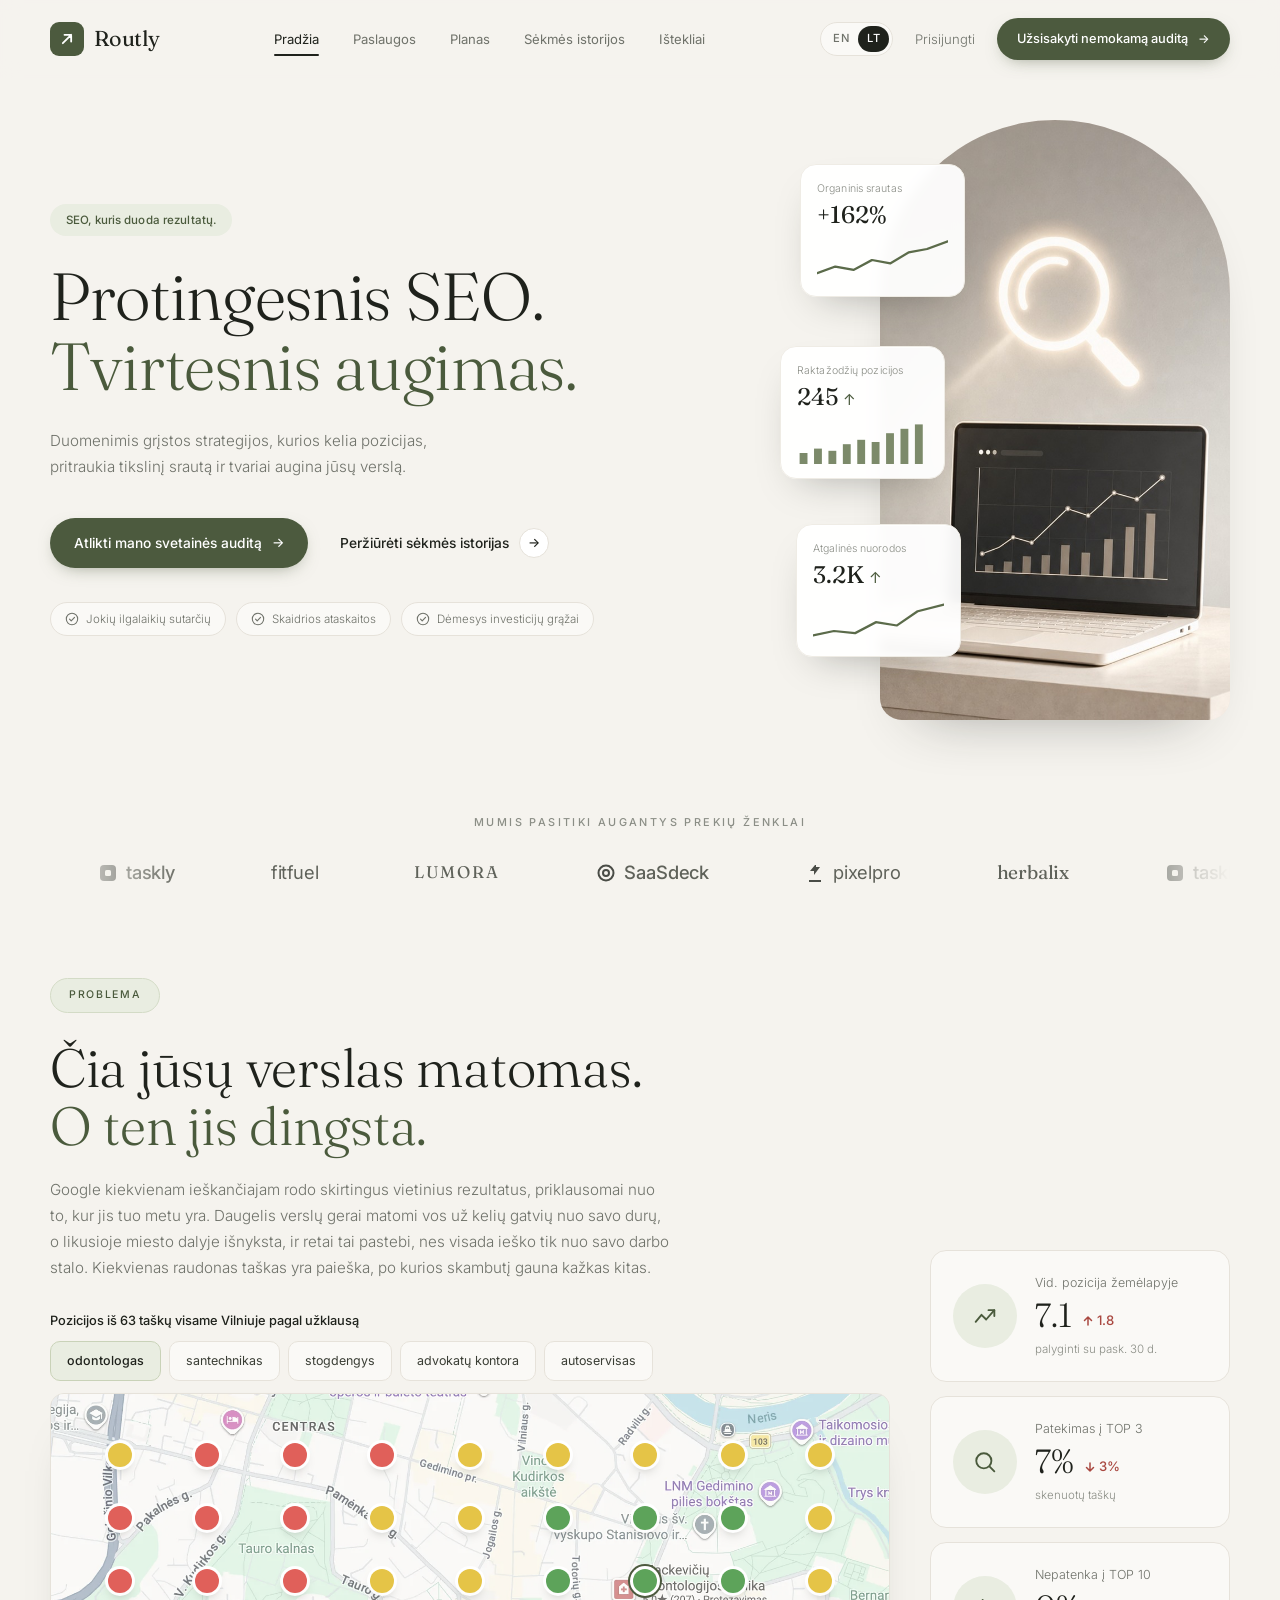
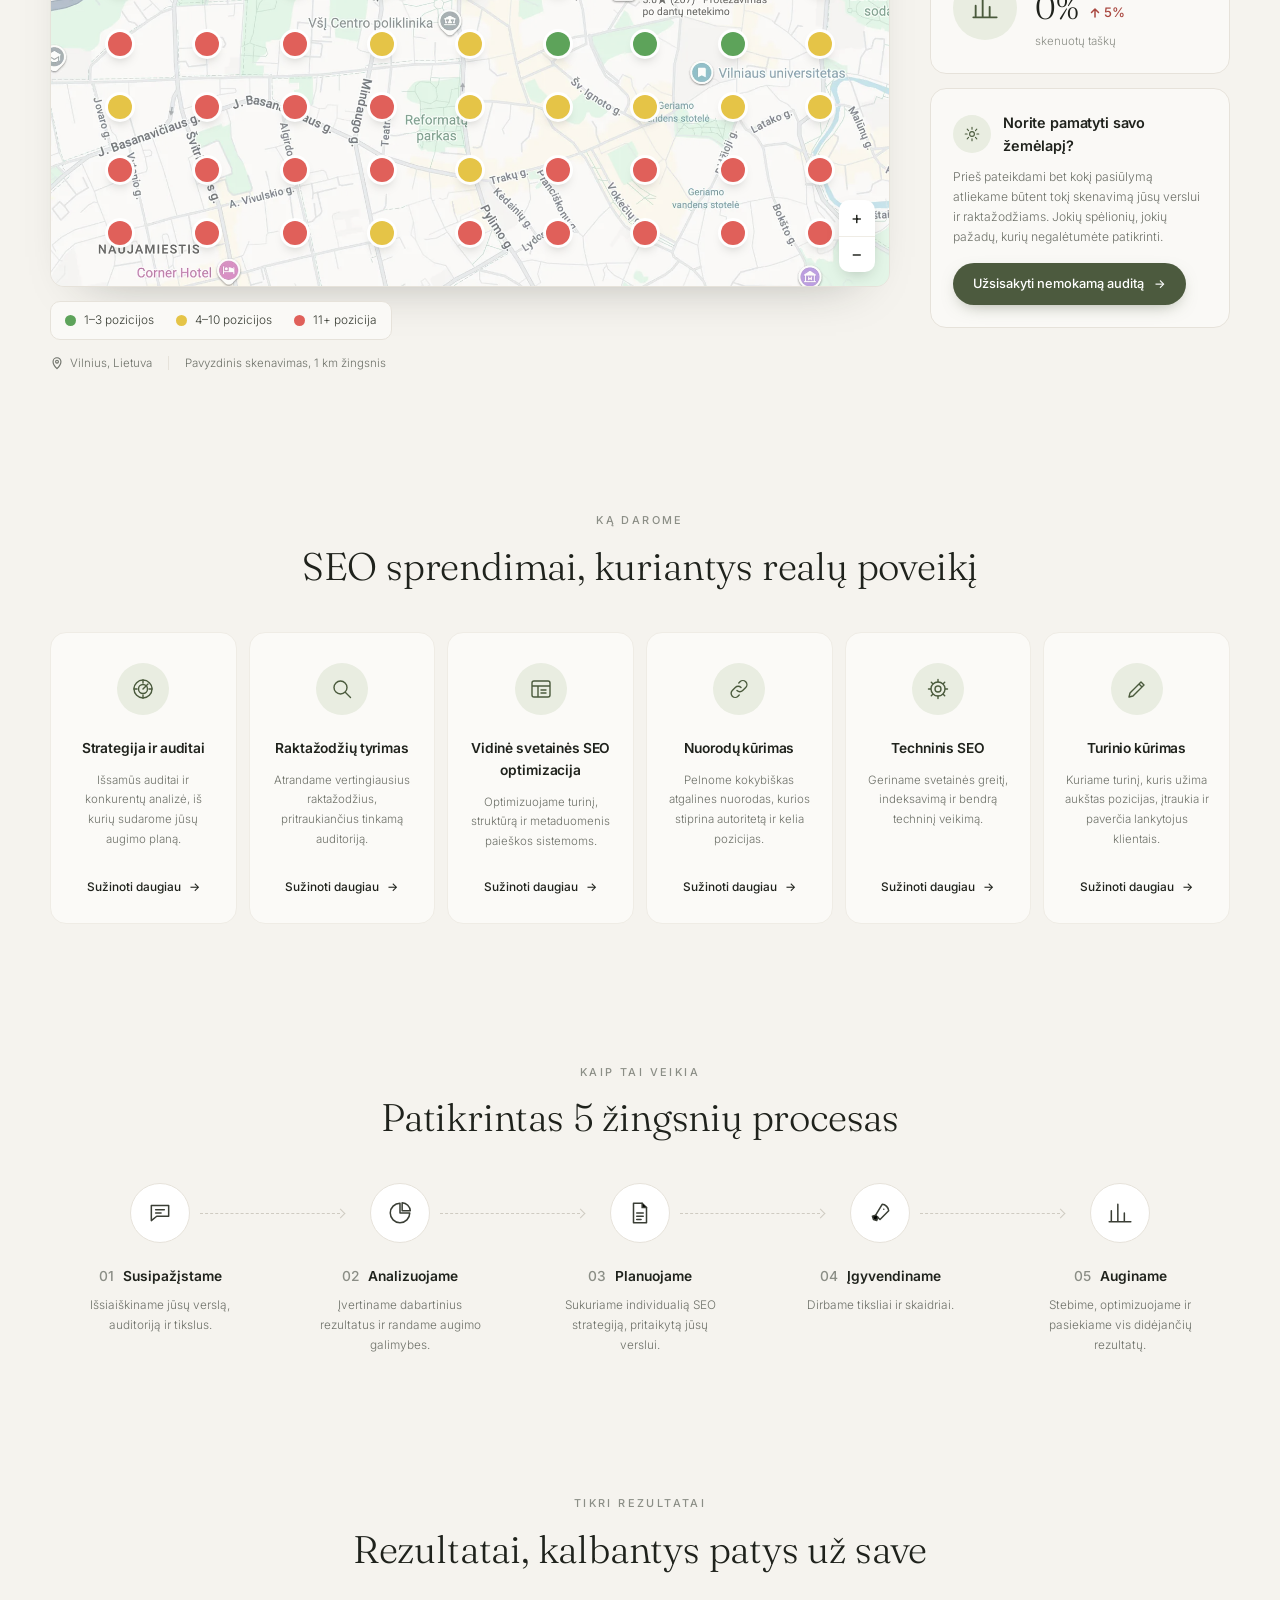
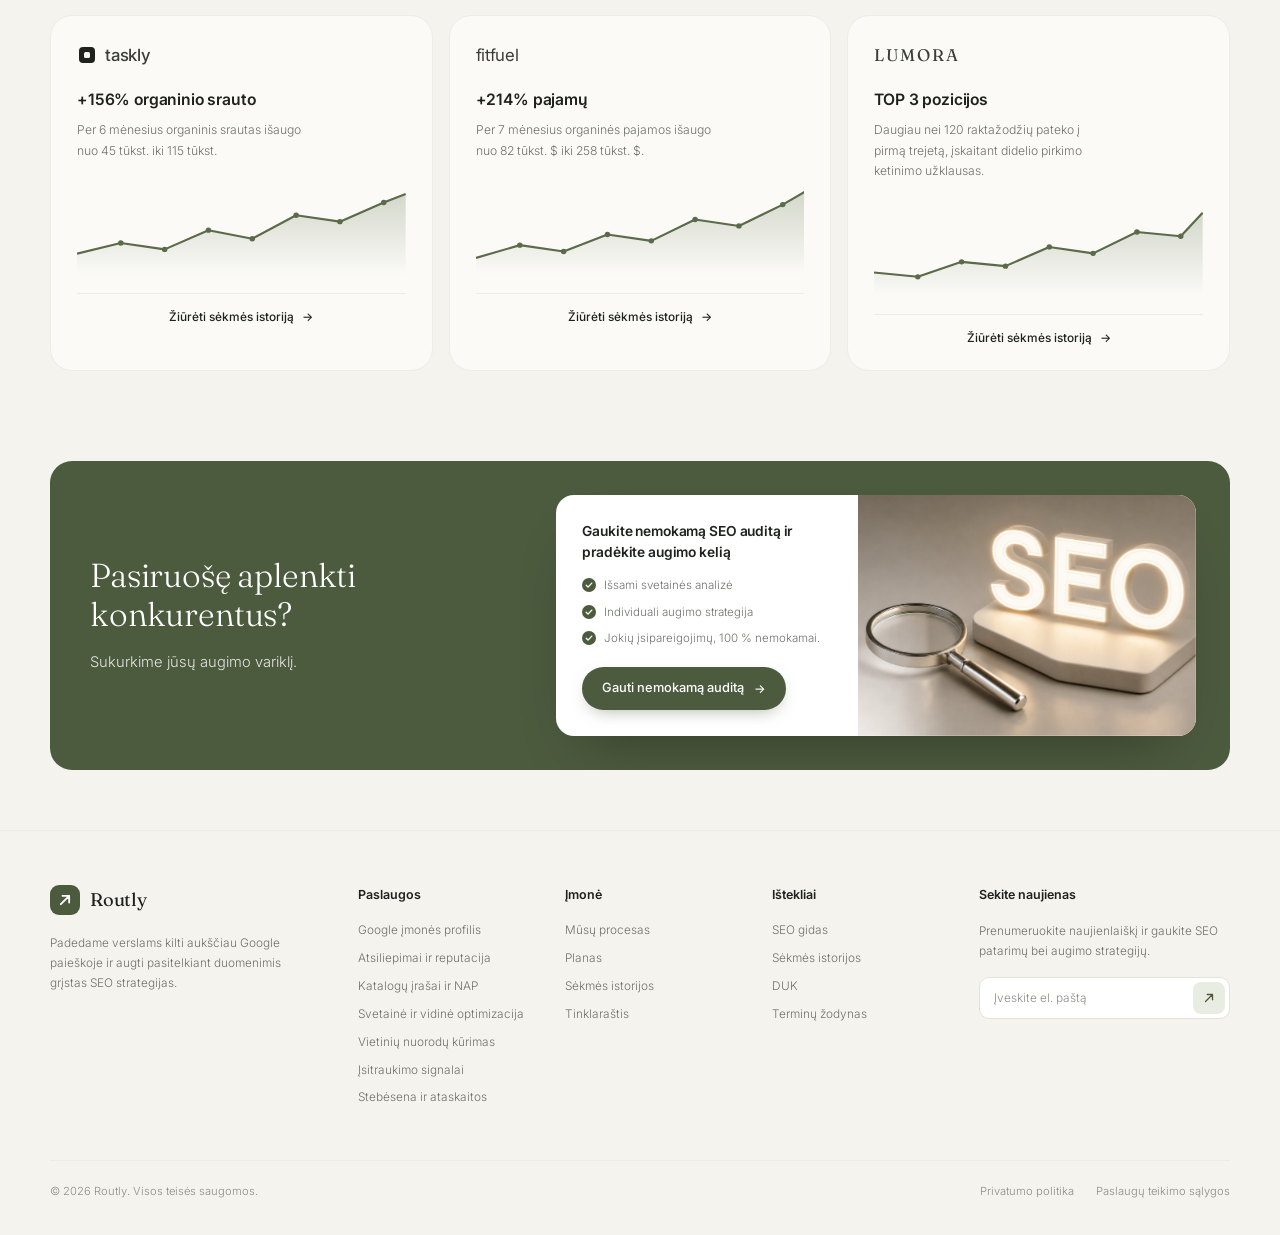
==== lt/index.html @ 0ae7ff32 "Add Problem section with Vilnius position map, Lithuanian site version, language switcher - Homepage" ====
<!DOCTYPE html>
<html lang="lt">
<head>
  <meta charset="UTF-8" />
  <meta name="viewport" content="width=device-width, initial-scale=1.0" />
  <title>Routly | Protingesnis SEO. Tvirtesnis augimas.</title>
  <meta name="description" content="Routly yra duomenimis grįsta SEO agentūra. Keliame pozicijas Google paieškoje, pritraukiame tikslinį srautą ir tvariai auginame jūsų verslą." />
  <link rel="preconnect" href="https://fonts.googleapis.com" />
  <link rel="preconnect" href="https://fonts.gstatic.com" crossorigin />
  <link href="https://fonts.googleapis.com/css2?family=Fraunces:opsz,wght@9..144,300;9..144,400;9..144,500&family=Inter:wght@300;400;500;600&display=swap" rel="stylesheet" />
  <link rel="alternate" hreflang="en" href="../index.html" />
  <link rel="alternate" hreflang="lt" href="index.html" />
  <link rel="alternate" hreflang="x-default" href="../index.html" />
  <link rel="stylesheet" href="../styles.css?v=10" />
</head>
<body>

  <!-- ===================== NAV ===================== -->
  <header class="nav">
    <div class="container nav-inner">
      <a href="#top" class="brand" aria-label="Routly pradinis puslapis">
        <span class="brand-mark">
          <svg viewBox="0 0 24 24" fill="none" aria-hidden="true">
            <path d="M7 17 17 7M9 7h8v8" stroke="currentColor" stroke-width="2.2" stroke-linecap="round" stroke-linejoin="round"/>
          </svg>
        </span>
        <span class="brand-name">Routly</span>
      </a>

      <nav class="nav-links" aria-label="Pagrindinė navigacija">
        <a href="#top" class="active" aria-current="page">Pradžia</a>
        <a href="services.html">Paslaugos</a>
        <a href="roadmap.html">Planas</a>
        <a href="#results">Sėkmės istorijos</a>
        <a href="#resources">Ištekliai</a>
      </nav>

      <div class="nav-actions">
        <nav class="lang-switch" aria-label="Kalba"><a href="../index.html" lang="en" hreflang="en">EN</a><a href="index.html" class="is-active" aria-current="true" lang="lt">LT</a></nav>
        <a href="#login" class="nav-login">Prisijungti</a>
        <a href="#audit" class="btn btn-primary btn-sm">Užsisakyti nemokamą auditą <span class="arrow">→</span></a>
      </div>
    </div>
  </header>

  <main id="top">

    <!-- ===================== HERO ===================== -->
    <section class="hero">
      <div class="container hero-grid">
        <div class="hero-copy">
          <span class="pill">SEO, kuris duoda rezultatų.</span>
          <h1>Protingesnis SEO.<br /><em>Tvirtesnis augimas.</em></h1>
          <p class="lede">Duomenimis grįstos strategijos, kurios kelia pozicijas, pritraukia tikslinį srautą ir tvariai augina jūsų verslą.</p>

          <div class="hero-ctas">
            <a href="#audit" class="btn btn-primary">Atlikti mano svetainės auditą <span class="arrow">→</span></a>
            <a href="#results" class="btn btn-ghost">Peržiūrėti sėkmės istorijas <span class="circle-arrow">→</span></a>
          </div>

          <ul class="trust-chips">
            <li><svg viewBox="0 0 16 16" aria-hidden="true"><circle cx="8" cy="8" r="6.5" fill="none" stroke="currentColor" stroke-width="1.2"/><path d="m5.2 8.2 1.9 1.9 3.8-4" fill="none" stroke="currentColor" stroke-width="1.3" stroke-linecap="round" stroke-linejoin="round"/></svg>Jokių ilgalaikių sutarčių</li>
            <li><svg viewBox="0 0 16 16" aria-hidden="true"><circle cx="8" cy="8" r="6.5" fill="none" stroke="currentColor" stroke-width="1.2"/><path d="m5.2 8.2 1.9 1.9 3.8-4" fill="none" stroke="currentColor" stroke-width="1.3" stroke-linecap="round" stroke-linejoin="round"/></svg>Skaidrios ataskaitos</li>
            <li><svg viewBox="0 0 16 16" aria-hidden="true"><circle cx="8" cy="8" r="6.5" fill="none" stroke="currentColor" stroke-width="1.2"/><path d="m5.2 8.2 1.9 1.9 3.8-4" fill="none" stroke="currentColor" stroke-width="1.3" stroke-linecap="round" stroke-linejoin="round"/></svg>Dėmesys investicijų grąžai</li>
          </ul>
        </div>

        <div class="hero-visual">
         <div class="hero-stage">
          <div class="hero-arch">
            <img src="../assets/hero.jpg" alt="Nešiojamasis kompiuteris su kylančia augimo kreive po švytinčia paieškos piktograma" />
          </div>

          <div class="stat-card stat-1">
            <span class="stat-label">Organinis srautas</span>
            <span class="stat-value"><span class="count" data-to="162" data-prefix="+" data-suffix="%">+162%</span></span>
            <svg class="stat-chart" viewBox="0 0 100 40" preserveAspectRatio="none" aria-hidden="true">
              <polyline pathLength="1" points="0,32 14,26 28,29 42,20 56,23 70,13 84,10 100,3" fill="none" stroke="#5B6B4A" stroke-width="2" stroke-linejoin="round" stroke-linecap="round"/>
            </svg>
          </div>

          <div class="stat-card stat-2">
            <span class="stat-label">Raktažodžių pozicijos</span>
            <span class="stat-value"><span class="count" data-to="245">245</span> <span class="up">↑</span></span>
            <svg class="stat-chart bars" viewBox="0 0 100 40" preserveAspectRatio="none" aria-hidden="true">
              <g fill="#7C8A6A">
                <rect x="2"  y="30" width="6" height="10"/>
                <rect x="13" y="26" width="6" height="14"/>
                <rect x="24" y="28" width="6" height="12"/>
                <rect x="35" y="22" width="6" height="18"/>
                <rect x="46" y="18" width="6" height="22"/>
                <rect x="57" y="20" width="6" height="20"/>
                <rect x="68" y="12" width="6" height="28"/>
                <rect x="79" y="8"  width="6" height="32"/>
                <rect x="90" y="4"  width="6" height="36"/>
              </g>
            </svg>
          </div>

          <div class="stat-card stat-3">
            <span class="stat-label">Atgalinės nuorodos</span>
            <span class="stat-value"><span class="count" data-to="3.2" data-decimals="1" data-suffix="K">3.2K</span> <span class="up">↑</span></span>
            <svg class="stat-chart" viewBox="0 0 100 40" preserveAspectRatio="none" aria-hidden="true">
              <polyline pathLength="1" points="0,34 16,30 32,32 48,22 64,25 80,12 100,6" fill="none" stroke="#5B6B4A" stroke-width="2" stroke-linejoin="round" stroke-linecap="round"/>
            </svg>
          </div>
         </div>
        </div>
      </div>
    </section>

    <!-- ===================== LOGOS ===================== -->
    <section class="logos" aria-label="Mumis pasitiki augantys prekių ženklai">
      <div class="container">
        <p class="eyebrow">Mumis pasitiki augantys prekių ženklai</p>
        <div class="logo-marquee">
          <div class="logo-track">
            <ul class="logo-row">
          <li class="logo taskly"><span class="logo-icon"><svg viewBox="0 0 20 20" aria-hidden="true"><rect x="2" y="2" width="16" height="16" rx="4" fill="currentColor"/><rect x="7" y="7" width="6" height="6" rx="1.5" fill="#F5F3EE"/></svg></span>taskly</li>
          <li class="logo fitfuel">fitfuel</li>
          <li class="logo lumora">LUMORA</li>
          <li class="logo saasdeck"><span class="logo-icon"><svg viewBox="0 0 20 20" aria-hidden="true"><circle cx="10" cy="10" r="7.5" fill="none" stroke="currentColor" stroke-width="2"/><circle cx="10" cy="10" r="3" fill="none" stroke="currentColor" stroke-width="2"/></svg></span>SaaSdeck</li>
          <li class="logo pixelpro"><span class="logo-icon"><svg viewBox="0 0 20 20" aria-hidden="true"><path d="M10 2 5 8h4v4l6-8h-4V2z" fill="currentColor"/><path d="M4 18h12" stroke="currentColor" stroke-width="2"/></svg></span>pixelpro</li>
          <li class="logo herbalix">herbalix</li>
            </ul>
            <ul class="logo-row" aria-hidden="true">
          <li class="logo taskly"><span class="logo-icon"><svg viewBox="0 0 20 20" aria-hidden="true"><rect x="2" y="2" width="16" height="16" rx="4" fill="currentColor"/><rect x="7" y="7" width="6" height="6" rx="1.5" fill="#F5F3EE"/></svg></span>taskly</li>
          <li class="logo fitfuel">fitfuel</li>
          <li class="logo lumora">LUMORA</li>
          <li class="logo saasdeck"><span class="logo-icon"><svg viewBox="0 0 20 20" aria-hidden="true"><circle cx="10" cy="10" r="7.5" fill="none" stroke="currentColor" stroke-width="2"/><circle cx="10" cy="10" r="3" fill="none" stroke="currentColor" stroke-width="2"/></svg></span>SaaSdeck</li>
          <li class="logo pixelpro"><span class="logo-icon"><svg viewBox="0 0 20 20" aria-hidden="true"><path d="M10 2 5 8h4v4l6-8h-4V2z" fill="currentColor"/><path d="M4 18h12" stroke="currentColor" stroke-width="2"/></svg></span>pixelpro</li>
          <li class="logo herbalix">herbalix</li>
            </ul>
          </div>
        </div>
      </div>
    </section>

    <!-- ===================== PROBLEM ===================== -->
    <section class="problem" id="problem">
      <div class="container pm-grid">
        <div class="pm-main">
          <div class="pm-head">
            <span class="pm-pill rv">Problema</span>
            <h2 class="rv" style="--d:.08s">Čia jūsų verslas matomas. <br /><em>O ten jis dingsta.</em></h2>
            <p class="pm-lede rv" style="--d:.16s">Google kiekvienam ieškančiajam rodo skirtingus vietinius rezultatus, priklausomai nuo to, kur jis tuo metu yra. Daugelis verslų gerai matomi vos už kelių gatvių nuo savo durų, o likusioje miesto dalyje išnyksta, ir retai tai pastebi, nes visada ieško tik nuo savo darbo stalo. Kiekvienas raudonas taškas yra paieška, po kurios skambutį gauna kažkas kitas.</p>
          </div>

          <div class="pm-bar rv" style="--d:.24s">
            <div class="pm-bar-left">
              <p class="pm-bar-label">Pozicijos iš 63 taškų visame Vilniuje pagal užklausą</p>
              <div class="pm-chips" role="group" aria-label="Raktažodžių pavyzdžiai">
              <button type="button" class="pm-chip is-active" data-grid="yrrryyyyyrrryygggyrrryygggyrrryygggyyrrryyyyyrrrryrrrrrrryrrrrr" data-you="24" data-avg="10.3" data-top3="14" data-inv="49" aria-pressed="true" data-deltas="1.8|3%|5%">odontologas</button>
              <button type="button" class="pm-chip" data-grid="rrrrrrryrrrrrrrrrrryyyrrrrryygyyrrrrygggyrrrryygyyrrrrryyyryrrr" data-you="38" data-avg="11.8" data-top3="8" data-inv="63" aria-pressed="false" data-deltas="2.4|2%|7%">santechnikas</button>
              <button type="button" class="pm-chip" data-grid="rrrrrrrryryyyyyyrrryygggyyrrygggggyyryygggyyrrryyyyyrrrrrrrrrrr" data-you="31" data-avg="9.9" data-top3="17" data-inv="46" aria-pressed="false" data-deltas="0.9|4%|3%">stogdengys</button>
              <button type="button" class="pm-chip" data-grid="rrrrryrrrrryrrrrrrrrrrrrrrrrrrrrryyyrrrrryygyrrrrrygggrrrrryygy" data-you="52" data-avg="12.7" data-top3="8" data-inv="73" aria-pressed="false" data-deltas="3.1|1%|9%">advokatų kontora</button>
              <button type="button" class="pm-chip" data-grid="gggyrrrrrgggyyrrrrgggyrryrryyyrrrrrrrrrrrrrrrrrrrrrryrrrrryrrrr" data-you="10" data-avg="12.1" data-top3="14" data-inv="70" aria-pressed="false" data-deltas="1.2|2%|6%">autoservisas</button>
              </div>
            </div>
          </div>

          <div class="pm-map rv rv-scale" style="--d:.3s" role="img" aria-label="Vilniaus centro žemėlapis su 63 pozicijų taškų tinkleliu. Žali taškai šalia verslo patenka į pirmą trejetą, geltoni taškai užima 4–10 pozicijas, raudoni tolimesni taškai užima 11 ar žemesnę poziciją.">
            <picture>
              <source srcset="../assets/map-vilnius.webp" type="image/webp" />
              <img src="../assets/map-vilnius.jpg" alt="" width="1600" height="941" loading="lazy" decoding="async" />
            </picture>
            <div class="pm-dots" id="pm-dots"><i class="pm-dot y" style="--i:0"></i><i class="pm-dot r" style="--i:1"></i><i class="pm-dot r" style="--i:2"></i><i class="pm-dot r" style="--i:3"></i><i class="pm-dot y" style="--i:4"></i><i class="pm-dot y" style="--i:5"></i><i class="pm-dot y" style="--i:6"></i><i class="pm-dot y" style="--i:7"></i><i class="pm-dot y" style="--i:8"></i><i class="pm-dot r" style="--i:9"></i><i class="pm-dot r" style="--i:10"></i><i class="pm-dot r" style="--i:11"></i><i class="pm-dot y" style="--i:12"></i><i class="pm-dot y" style="--i:13"></i><i class="pm-dot g" style="--i:14"></i><i class="pm-dot g" style="--i:15"></i><i class="pm-dot g" style="--i:16"></i><i class="pm-dot y" style="--i:17"></i><i class="pm-dot r" style="--i:18"></i><i class="pm-dot r" style="--i:19"></i><i class="pm-dot r" style="--i:20"></i><i class="pm-dot y" style="--i:21"></i><i class="pm-dot y" style="--i:22"></i><i class="pm-dot g" style="--i:23"></i><i class="pm-dot g is-you" style="--i:24"></i><i class="pm-dot g" style="--i:25"></i><i class="pm-dot y" style="--i:26"></i><i class="pm-dot r" style="--i:27"></i><i class="pm-dot r" style="--i:28"></i><i class="pm-dot r" style="--i:29"></i><i class="pm-dot y" style="--i:30"></i><i class="pm-dot y" style="--i:31"></i><i class="pm-dot g" style="--i:32"></i><i class="pm-dot g" style="--i:33"></i><i class="pm-dot g" style="--i:34"></i><i class="pm-dot y" style="--i:35"></i><i class="pm-dot y" style="--i:36"></i><i class="pm-dot r" style="--i:37"></i><i class="pm-dot r" style="--i:38"></i><i class="pm-dot r" style="--i:39"></i><i class="pm-dot y" style="--i:40"></i><i class="pm-dot y" style="--i:41"></i><i class="pm-dot y" style="--i:42"></i><i class="pm-dot y" style="--i:43"></i><i class="pm-dot y" style="--i:44"></i><i class="pm-dot r" style="--i:45"></i><i class="pm-dot r" style="--i:46"></i><i class="pm-dot r" style="--i:47"></i><i class="pm-dot r" style="--i:48"></i><i class="pm-dot y" style="--i:49"></i><i class="pm-dot r" style="--i:50"></i><i class="pm-dot r" style="--i:51"></i><i class="pm-dot r" style="--i:52"></i><i class="pm-dot r" style="--i:53"></i><i class="pm-dot r" style="--i:54"></i><i class="pm-dot r" style="--i:55"></i><i class="pm-dot r" style="--i:56"></i><i class="pm-dot y" style="--i:57"></i><i class="pm-dot r" style="--i:58"></i><i class="pm-dot r" style="--i:59"></i><i class="pm-dot r" style="--i:60"></i><i class="pm-dot r" style="--i:61"></i><i class="pm-dot r" style="--i:62"></i></div>
            <div class="pm-zoom" aria-hidden="true"><span>+</span><span>&minus;</span></div>
          </div>

          <div class="pm-under rv" style="--d:.4s">
            <ul class="pm-legend">
              <li><i class="g"></i>1–3 pozicijos</li>
              <li><i class="y"></i>4–10 pozicijos</li>
              <li><i class="r"></i>11+ pozicija</li>
            </ul>
            <p class="pm-foot">
              <span><svg viewBox="0 0 16 16" aria-hidden="true"><path d="M8 14.5s4.5-4.4 4.5-8A4.5 4.5 0 0 0 3.5 6.5c0 3.6 4.5 8 4.5 8Z" fill="none" stroke="currentColor" stroke-width="1.3" stroke-linejoin="round"/><circle cx="8" cy="6.5" r="1.6" fill="none" stroke="currentColor" stroke-width="1.3"/></svg>Vilnius, Lietuva</span>
              <span class="pm-sep" aria-hidden="true"></span>
              <span>Pavyzdinis skenavimas, 1 km žingsnis</span>
            </p>
          </div>
        </div>

        <aside class="pm-side" aria-label="Ką žemėlapis reiškia verslui">
          <div class="pm-stat rv" style="--d:.2s">
            <span class="pm-stat-icon"><svg viewBox="0 0 24 24" aria-hidden="true"><path d="M4 17 9 11l4 4 7-8" fill="none" stroke="currentColor" stroke-width="1.6" stroke-linecap="round" stroke-linejoin="round"/><path d="M15 7h5v5" fill="none" stroke="currentColor" stroke-width="1.6" stroke-linecap="round" stroke-linejoin="round"/></svg></span>
            <span class="pm-stat-body">
              <span class="pm-stat-label">Vid. pozicija žemėlapyje</span>
              <span class="pm-stat-value" aria-live="polite"><span class="pm-count" id="pm-avg" data-to="10.3" data-decimals="1">10.3</span> <span class="pm-delta bad"><svg viewBox="0 0 12 12" aria-hidden="true"><path d="M6 10V2M2.5 5.5 6 2l3.5 3.5" fill="none" stroke="currentColor" stroke-width="1.5" stroke-linecap="round" stroke-linejoin="round"/></svg><span class="sr-only">padidėjo </span><span class="pm-delta-n" id="pm-d-avg">1.8</span></span></span>
              <span class="pm-stat-sub">palyginti su pask. 30 d.</span>
            </span>
          </div>
          <div class="pm-stat rv" style="--d:.3s">
            <span class="pm-stat-icon"><svg viewBox="0 0 24 24" aria-hidden="true"><circle cx="11" cy="11" r="6.5" fill="none" stroke="currentColor" stroke-width="1.6"/><path d="m16 16 4 4" stroke="currentColor" stroke-width="1.6" stroke-linecap="round"/></svg></span>
            <span class="pm-stat-body">
              <span class="pm-stat-label">Patekimas į TOP 3</span>
              <span class="pm-stat-value" aria-live="polite"><span class="pm-count" id="pm-top3" data-to="14" data-suffix="%">14%</span> <span class="pm-delta bad"><svg viewBox="0 0 12 12" aria-hidden="true"><path d="M6 2v8M2.5 6.5 6 10l3.5-3.5" fill="none" stroke="currentColor" stroke-width="1.5" stroke-linecap="round" stroke-linejoin="round"/></svg><span class="sr-only">sumažėjo </span><span class="pm-delta-n" id="pm-d-top3">3%</span></span></span>
              <span class="pm-stat-sub">skenuotų taškų</span>
            </span>
          </div>
          <div class="pm-stat rv" style="--d:.4s">
            <span class="pm-stat-icon"><svg viewBox="0 0 24 24" aria-hidden="true"><path d="M4 20V10M10 20V5M16 20v-9M22 20H2" fill="none" stroke="currentColor" stroke-width="1.6" stroke-linecap="round"/></svg></span>
            <span class="pm-stat-body">
              <span class="pm-stat-label">Nepatenka į TOP 10</span>
              <span class="pm-stat-value" aria-live="polite"><span class="pm-count" id="pm-inv" data-to="49" data-suffix="%">49%</span> <span class="pm-delta bad"><svg viewBox="0 0 12 12" aria-hidden="true"><path d="M6 10V2M2.5 5.5 6 2l3.5 3.5" fill="none" stroke="currentColor" stroke-width="1.5" stroke-linecap="round" stroke-linejoin="round"/></svg><span class="sr-only">padidėjo </span><span class="pm-delta-n" id="pm-d-inv">5%</span></span></span>
              <span class="pm-stat-sub">skenuotų taškų</span>
            </span>
          </div>
          <div class="pm-cta rv" style="--d:.5s">
            <div class="pm-cta-head">
              <span class="pm-cta-icon"><svg viewBox="0 0 24 24" aria-hidden="true"><path d="M12 3v2.5M12 18.5V21M3 12h2.5M18.5 12H21M5.6 5.6l1.8 1.8M16.6 16.6l1.8 1.8M5.6 18.4l1.8-1.8M16.6 7.4l1.8-1.8" stroke="currentColor" stroke-width="1.5" stroke-linecap="round"/><circle cx="12" cy="12" r="3.2" fill="none" stroke="currentColor" stroke-width="1.5"/></svg></span>
              <h3>Norite pamatyti savo žemėlapį?</h3>
            </div>
            <p>Prieš pateikdami bet kokį pasiūlymą atliekame būtent tokį skenavimą jūsų verslui ir raktažodžiams. Jokių spėlionių, jokių pažadų, kurių negalėtumėte patikrinti.</p>
            <a href="#audit" class="btn btn-primary btn-sm">Užsisakyti nemokamą auditą <span class="arrow">→</span></a>
          </div>
        </aside>
      </div>
    </section>

    <!-- ===================== SERVICES ===================== -->
    <section class="services" id="services">
      <div class="container">
        <p class="eyebrow">Ką darome</p>
        <h2>SEO sprendimai, kuriantys realų poveikį</h2>

        <div class="service-grid">
          <article class="service-card">
            <span class="icon-circle"><svg viewBox="0 0 24 24" aria-hidden="true"><circle cx="12" cy="12" r="9" fill="none" stroke="currentColor" stroke-width="1.4"/><circle cx="12" cy="12" r="4.5" fill="none" stroke="currentColor" stroke-width="1.4"/><path d="M12 3v3M12 18v3M3 12h3M18 12h3" stroke="currentColor" stroke-width="1.4" stroke-linecap="round"/><path d="m12 12 5-5" stroke="currentColor" stroke-width="1.4" stroke-linecap="round"/></svg></span>
            <h3>Strategija ir auditai</h3>
            <p>Išsamūs auditai ir konkurentų analizė, iš kurių sudarome jūsų augimo planą.</p>
            <a href="services.html#tracking-reporting" class="learn">Sužinoti daugiau <span class="arrow">→</span></a>
          </article>

          <article class="service-card">
            <span class="icon-circle"><svg viewBox="0 0 24 24" aria-hidden="true"><circle cx="10.5" cy="10.5" r="6.5" fill="none" stroke="currentColor" stroke-width="1.4"/><path d="m15.5 15.5 5 5" stroke="currentColor" stroke-width="1.4" stroke-linecap="round"/></svg></span>
            <h3>Raktažodžių tyrimas</h3>
            <p>Atrandame vertingiausius raktažodžius, pritraukiančius tinkamą auditoriją.</p>
            <a href="services.html#website" class="learn">Sužinoti daugiau <span class="arrow">→</span></a>
          </article>

          <article class="service-card">
            <span class="icon-circle"><svg viewBox="0 0 24 24" aria-hidden="true"><rect x="3" y="4" width="18" height="16" rx="2" fill="none" stroke="currentColor" stroke-width="1.4"/><path d="M3 9h18M9 9v11" stroke="currentColor" stroke-width="1.4"/><path d="M12 13h5M12 16h5" stroke="currentColor" stroke-width="1.4" stroke-linecap="round"/></svg></span>
            <h3>Vidinė svetainės SEO optimizacija</h3>
            <p>Optimizuojame turinį, struktūrą ir metaduomenis paieškos sistemoms.</p>
            <a href="services.html#website" class="learn">Sužinoti daugiau <span class="arrow">→</span></a>
          </article>

          <article class="service-card">
            <span class="icon-circle"><svg viewBox="0 0 24 24" aria-hidden="true"><path d="M10 13.5a4 4 0 0 0 5.7 0l3-3a4 4 0 0 0-5.7-5.7l-1.2 1.2" fill="none" stroke="currentColor" stroke-width="1.4" stroke-linecap="round"/><path d="M14 10.5a4 4 0 0 0-5.7 0l-3 3a4 4 0 0 0 5.7 5.7l1.2-1.2" fill="none" stroke="currentColor" stroke-width="1.4" stroke-linecap="round"/></svg></span>
            <h3>Nuorodų kūrimas</h3>
            <p>Pelnome kokybiškas atgalines nuorodas, kurios stiprina autoritetą ir kelia pozicijas.</p>
            <a href="services.html#local-links" class="learn">Sužinoti daugiau <span class="arrow">→</span></a>
          </article>

          <article class="service-card">
            <span class="icon-circle"><svg viewBox="0 0 24 24" aria-hidden="true"><circle cx="12" cy="12" r="3" fill="none" stroke="currentColor" stroke-width="1.4"/><path d="M12 2.5v2.2M12 19.3v2.2M2.5 12h2.2M19.3 12h2.2M5.3 5.3l1.5 1.5M17.2 17.2l1.5 1.5M5.3 18.7l1.5-1.5M17.2 6.8l1.5-1.5" stroke="currentColor" stroke-width="1.4" stroke-linecap="round"/><circle cx="12" cy="12" r="7" fill="none" stroke="currentColor" stroke-width="1.4"/></svg></span>
            <h3>Techninis SEO</h3>
            <p>Geriname svetainės greitį, indeksavimą ir bendrą techninį veikimą.</p>
            <a href="services.html#website" class="learn">Sužinoti daugiau <span class="arrow">→</span></a>
          </article>

          <article class="service-card">
            <span class="icon-circle"><svg viewBox="0 0 24 24" aria-hidden="true"><path d="m4 20 4-1 11-11-3-3L5 16l-1 4z" fill="none" stroke="currentColor" stroke-width="1.4" stroke-linejoin="round"/><path d="m14 7 3 3" stroke="currentColor" stroke-width="1.4"/></svg></span>
            <h3>Turinio kūrimas</h3>
            <p>Kuriame turinį, kuris užima aukštas pozicijas, įtraukia ir paverčia lankytojus klientais.</p>
            <a href="services.html#website" class="learn">Sužinoti daugiau <span class="arrow">→</span></a>
          </article>
        </div>
      </div>
    </section>

    <!-- ===================== PROCESS ===================== -->
    <section class="process" id="process">
      <div class="container">
        <p class="eyebrow">Kaip tai veikia</p>
        <h2>Patikrintas 5 žingsnių procesas</h2>

        <ol class="steps">
          <li class="step">
            <span class="step-icon"><svg viewBox="0 0 24 24" aria-hidden="true"><path d="M4 5h16v10H9l-5 4V5z" fill="none" stroke="currentColor" stroke-width="1.4" stroke-linejoin="round"/><path d="M8 9h8M8 12h5" stroke="currentColor" stroke-width="1.4" stroke-linecap="round"/></svg></span>
            <span class="step-title"><span class="num">01</span> Susipažįstame</span>
            <p>Išsiaiškiname jūsų verslą, auditoriją ir tikslus.</p>
          </li>
          <li class="step">
            <span class="step-icon"><svg viewBox="0 0 24 24" aria-hidden="true"><path d="M12 3a9 9 0 1 0 9 9h-9V3z" fill="none" stroke="currentColor" stroke-width="1.4" stroke-linejoin="round"/><path d="M14 2.5a8 8 0 0 1 7.5 7.5H14V2.5z" fill="none" stroke="currentColor" stroke-width="1.4" stroke-linejoin="round"/></svg></span>
            <span class="step-title"><span class="num">02</span> Analizuojame</span>
            <p>Įvertiname dabartinius rezultatus ir randame augimo galimybes.</p>
          </li>
          <li class="step">
            <span class="step-icon"><svg viewBox="0 0 24 24" aria-hidden="true"><path d="M6 3h8l4 4v14H6V3z" fill="none" stroke="currentColor" stroke-width="1.4" stroke-linejoin="round"/><path d="M14 3v4h4M9 12h6M9 15h6M9 18h4" stroke="currentColor" stroke-width="1.4" stroke-linecap="round"/></svg></span>
            <span class="step-title"><span class="num">03</span> Planuojame</span>
            <p>Sukuriame individualią SEO strategiją, pritaikytą jūsų verslui.</p>
          </li>
          <li class="step">
            <span class="step-icon"><svg viewBox="0 0 24 24" aria-hidden="true"><path d="M14 4c3 0 6 3 6 6l-8 8-4-4 6-10z" fill="none" stroke="currentColor" stroke-width="1.4" stroke-linejoin="round"/><path d="M8 14 5 15l1 3 3 1 1-3M15.5 8.5h.01" stroke="currentColor" stroke-width="1.4" stroke-linecap="round" stroke-linejoin="round"/></svg></span>
            <span class="step-title"><span class="num">04</span> Įgyvendiname</span>
            <p>Dirbame tiksliai ir skaidriai.</p>
          </li>
          <li class="step">
            <span class="step-icon"><svg viewBox="0 0 24 24" aria-hidden="true"><path d="M4 20V10M10 20V4M16 20v-8M22 20H2" stroke="currentColor" stroke-width="1.4" stroke-linecap="round"/></svg></span>
            <span class="step-title"><span class="num">05</span> Auginame</span>
            <p>Stebime, optimizuojame ir pasiekiame vis didėjančių rezultatų.</p>
          </li>
        </ol>
      </div>
    </section>

    <!-- ===================== RESULTS ===================== -->
    <section class="results" id="results">
      <div class="container">
        <p class="eyebrow">Tikri rezultatai</p>
        <h2>Rezultatai, kalbantys patys už save</h2>

        <div class="result-grid">
          <article class="result-card">
            <div class="result-brand logo taskly"><span class="logo-icon"><svg viewBox="0 0 20 20" aria-hidden="true"><rect x="2" y="2" width="16" height="16" rx="4" fill="currentColor"/><rect x="7" y="7" width="6" height="6" rx="1.5" fill="#F5F3EE"/></svg></span>taskly</div>
            <h3>+156% organinio srauto</h3>
            <p>Per 6 mėnesius organinis srautas išaugo nuo 45 tūkst. iki 115 tūkst.</p>
            <svg class="result-chart" viewBox="0 0 300 90" preserveAspectRatio="none" aria-hidden="true">
              <defs><linearGradient id="g1" x1="0" y1="0" x2="0" y2="1"><stop offset="0" stop-color="#8A9878" stop-opacity=".35"/><stop offset="1" stop-color="#8A9878" stop-opacity="0"/></linearGradient></defs>
              <path d="M0 70 40 60 80 66 120 48 160 56 200 34 240 40 280 22 300 14 V90 H0Z" fill="url(#g1)"/>
              <polyline points="0,70 40,60 80,66 120,48 160,56 200,34 240,40 280,22 300,14" fill="none" stroke="#5B6B4A" stroke-width="2" stroke-linejoin="round"/>
              <g fill="#5B6B4A"><circle cx="40" cy="60" r="2.5"/><circle cx="80" cy="66" r="2.5"/><circle cx="120" cy="48" r="2.5"/><circle cx="160" cy="56" r="2.5"/><circle cx="200" cy="34" r="2.5"/><circle cx="240" cy="40" r="2.5"/><circle cx="280" cy="22" r="2.5"/></g>
            </svg>
            <a href="#results" class="learn">Žiūrėti sėkmės istoriją <span class="arrow">→</span></a>
          </article>

          <article class="result-card">
            <div class="result-brand logo fitfuel">fitfuel</div>
            <h3>+214% pajamų</h3>
            <p>Per 7 mėnesius organinės pajamos išaugo nuo 82 tūkst. $ iki 258 tūkst. $.</p>
            <svg class="result-chart" viewBox="0 0 300 90" preserveAspectRatio="none" aria-hidden="true">
              <defs><linearGradient id="g2" x1="0" y1="0" x2="0" y2="1"><stop offset="0" stop-color="#8A9878" stop-opacity=".35"/><stop offset="1" stop-color="#8A9878" stop-opacity="0"/></linearGradient></defs>
              <path d="M0 74 40 62 80 68 120 52 160 58 200 38 240 44 280 24 300 12 V90 H0Z" fill="url(#g2)"/>
              <polyline points="0,74 40,62 80,68 120,52 160,58 200,38 240,44 280,24 300,12" fill="none" stroke="#5B6B4A" stroke-width="2" stroke-linejoin="round"/>
              <g fill="#5B6B4A"><circle cx="40" cy="62" r="2.5"/><circle cx="80" cy="68" r="2.5"/><circle cx="120" cy="52" r="2.5"/><circle cx="160" cy="58" r="2.5"/><circle cx="200" cy="38" r="2.5"/><circle cx="240" cy="44" r="2.5"/><circle cx="280" cy="24" r="2.5"/></g>
            </svg>
            <a href="#results" class="learn">Žiūrėti sėkmės istoriją <span class="arrow">→</span></a>
          </article>

          <article class="result-card">
            <div class="result-brand logo lumora">LUMORA</div>
            <h3>TOP 3 pozicijos</h3>
            <p>Daugiau nei 120 raktažodžių pateko į pirmą trejetą, įskaitant didelio pirkimo ketinimo užklausas.</p>
            <svg class="result-chart" viewBox="0 0 300 90" preserveAspectRatio="none" aria-hidden="true">
              <defs><linearGradient id="g3" x1="0" y1="0" x2="0" y2="1"><stop offset="0" stop-color="#8A9878" stop-opacity=".35"/><stop offset="1" stop-color="#8A9878" stop-opacity="0"/></linearGradient></defs>
              <path d="M0 68 40 72 80 58 120 62 160 44 200 50 240 30 280 34 300 12 V90 H0Z" fill="url(#g3)"/>
              <polyline points="0,68 40,72 80,58 120,62 160,44 200,50 240,30 280,34 300,12" fill="none" stroke="#5B6B4A" stroke-width="2" stroke-linejoin="round"/>
              <g fill="#5B6B4A"><circle cx="40" cy="72" r="2.5"/><circle cx="80" cy="58" r="2.5"/><circle cx="120" cy="62" r="2.5"/><circle cx="160" cy="44" r="2.5"/><circle cx="200" cy="50" r="2.5"/><circle cx="240" cy="30" r="2.5"/><circle cx="280" cy="34" r="2.5"/></g>
            </svg>
            <a href="#results" class="learn">Žiūrėti sėkmės istoriją <span class="arrow">→</span></a>
          </article>
        </div>
      </div>
    </section>

    <!-- ===================== CTA ===================== -->
    <section class="cta" id="audit">
      <div class="container">
        <div class="cta-banner">
          <div class="cta-copy">
            <h2>Pasiruošę aplenkti<br />konkurentus?</h2>
            <p>Sukurkime jūsų augimo variklį.</p>
          </div>

          <div class="cta-card">
            <div class="cta-card-body">
              <h3>Gaukite nemokamą SEO auditą ir pradėkite augimo kelią</h3>
              <ul class="cta-checks">
                <li><svg viewBox="0 0 16 16" aria-hidden="true"><circle cx="8" cy="8" r="8" fill="#4C5A3E"/><path d="m4.8 8.3 2.1 2.1 4.3-4.6" fill="none" stroke="#fff" stroke-width="1.5" stroke-linecap="round" stroke-linejoin="round"/></svg>Išsami svetainės analizė</li>
                <li><svg viewBox="0 0 16 16" aria-hidden="true"><circle cx="8" cy="8" r="8" fill="#4C5A3E"/><path d="m4.8 8.3 2.1 2.1 4.3-4.6" fill="none" stroke="#fff" stroke-width="1.5" stroke-linecap="round" stroke-linejoin="round"/></svg>Individuali augimo strategija</li>
                <li><svg viewBox="0 0 16 16" aria-hidden="true"><circle cx="8" cy="8" r="8" fill="#4C5A3E"/><path d="m4.8 8.3 2.1 2.1 4.3-4.6" fill="none" stroke="#fff" stroke-width="1.5" stroke-linecap="round" stroke-linejoin="round"/></svg>Jokių įsipareigojimų, 100 % nemokamai.</li>
              </ul>
              <a href="mailto:hello@routly.online?subject=Free%20SEO%20audit%20request" class="btn btn-primary btn-sm">Gauti nemokamą auditą <span class="arrow">→</span></a>
            </div>
            <div class="cta-card-img">
              <img src="../assets/cta-seo.jpg" alt="Švytinčios SEO raidės šalia didinamojo stiklo" />
            </div>
          </div>
        </div>
      </div>
    </section>
  </main>

  <!-- ===================== FOOTER ===================== -->
  <footer class="footer">
    <div class="container footer-grid">
      <div class="footer-brand">
        <a href="#top" class="brand">
          <span class="brand-mark">
            <svg viewBox="0 0 24 24" fill="none" aria-hidden="true"><path d="M7 17 17 7M9 7h8v8" stroke="currentColor" stroke-width="2.2" stroke-linecap="round" stroke-linejoin="round"/></svg>
          </span>
          <span class="brand-name">Routly</span>
        </a>
        <p>Padedame verslams kilti aukščiau Google paieškoje ir augti pasitelkiant duomenimis grįstas SEO strategijas.</p>
      </div>

      <div class="footer-col">
        <h4>Paslaugos</h4>
        <a href="services.html#google-business-profile">Google įmonės profilis</a>
        <a href="services.html#reviews">Atsiliepimai ir reputacija</a>
        <a href="services.html#citations-nap">Katalogų įrašai ir NAP</a>
        <a href="services.html#website">Svetainė ir vidinė optimizacija</a>
        <a href="services.html#local-links">Vietinių nuorodų kūrimas</a>
        <a href="services.html#engagement">Įsitraukimo signalai</a>
        <a href="services.html#tracking-reporting">Stebėsena ir ataskaitos</a>
      </div>

      <div class="footer-col">
        <h4>Įmonė</h4>
        <a href="#process">Mūsų procesas</a>
        <a href="roadmap.html">Planas</a>
        <a href="#results">Sėkmės istorijos</a>
        <a href="#resources">Tinklaraštis</a>
      </div>

      <div class="footer-col" id="resources">
        <h4>Ištekliai</h4>
        <a href="#resources">SEO gidas</a>
        <a href="#results">Sėkmės istorijos</a>
        <a href="#resources">DUK</a>
        <a href="#resources">Terminų žodynas</a>
      </div>

      <div class="footer-col footer-news">
        <h4>Sekite naujienas</h4>
        <p>Prenumeruokite naujienlaiškį ir gaukite SEO patarimų bei augimo strategijų.</p>
        <form class="news-form" action="#" onsubmit="event.preventDefault();">
          <input type="email" placeholder="Įveskite el. paštą" aria-label="El. pašto adresas" required />
          <button type="submit" aria-label="Prenumeruoti">
            <svg viewBox="0 0 16 16" aria-hidden="true"><path d="M4 12 12 4M6 4h6v6" fill="none" stroke="currentColor" stroke-width="1.5" stroke-linecap="round" stroke-linejoin="round"/></svg>
          </button>
        </form>
      </div>
    </div>

    <div class="container footer-bottom">
      <span>© 2026 Routly. Visos teisės saugomos.</span>
      <span class="footer-legal"><a href="#">Privatumo politika</a><a href="#">Paslaugų teikimo sąlygos</a></span>
    </div>
  </footer>

  <script>
    (function () {
      var root = document.documentElement;
      root.classList.add('js');
      var reduce = window.matchMedia('(prefers-reduced-motion: reduce)').matches;
      var nodes = document.querySelectorAll('.stat-card .count');
      if (!nodes.length || reduce) return;
      function ease(t) { return 1 - Math.pow(1 - t, 3); }
      Array.prototype.forEach.call(nodes, function (el, i) {
        var to = parseFloat(el.getAttribute('data-to'));
        var dec = parseInt(el.getAttribute('data-decimals') || '0', 10);
        var pre = el.getAttribute('data-prefix') || '';
        var suf = el.getAttribute('data-suffix') || '';
        var dur = 1400, delay = 350 + i * 220, start = null;
        el.textContent = pre + (0).toFixed(dec) + suf;
        function tick(ts) {
          if (start === null) start = ts;
          var p = Math.min(1, (ts - start) / dur);
          el.textContent = pre + (to * ease(p)).toFixed(dec) + suf;
          if (p < 1) requestAnimationFrame(tick);
        }
        setTimeout(function () { requestAnimationFrame(tick); }, delay);
      });
    })();

    /* Problem section: scroll reveal, count-up, keyword switch */
    (function () {
      var reduce = window.matchMedia('(prefers-reduced-motion: reduce)').matches;
      var items = document.querySelectorAll('.problem .rv');
      var counts = document.querySelectorAll('.pm-count');
      var dots = document.querySelectorAll('#pm-dots .pm-dot');
      var chips = document.querySelectorAll('.pm-chip');
      var counted = false;

      function ease(t) { return 1 - Math.pow(1 - t, 3); }
      function fmt(el, v) {
        var dec = parseInt(el.getAttribute('data-decimals') || '0', 10);
        return (el.getAttribute('data-prefix') || '') + v.toFixed(dec) + (el.getAttribute('data-suffix') || '');
      }
      var seq = 0;
      function animateTo(el, to, dur, delay) {
        var token = ++seq;
        el._pmAnim = token;
        if (reduce) { el.textContent = fmt(el, to); return; }
        var from = parseFloat(el.textContent.replace(/[^0-9.]/g, '')) || 0;
        var start = null;
        function tick(ts) {
          if (el._pmAnim !== token) return;
          if (start === null) start = ts;
          var p = Math.min(1, (ts - start) / dur);
          el.textContent = fmt(el, from + (to - from) * ease(p));
          if (p < 1) requestAnimationFrame(tick);
        }
        setTimeout(function () { if (el._pmAnim === token) requestAnimationFrame(tick); }, delay || 0);
      }
      function runCounts() {
        if (counted) return;
        counted = true;
        Array.prototype.forEach.call(counts, function (el, i) {
          var to = parseFloat(el.getAttribute('data-to'));
          el.textContent = fmt(el, 0);
          animateTo(el, to, 1300, 450 + i * 160);
        });
      }

      if ('IntersectionObserver' in window && items.length) {
        var io = new IntersectionObserver(function (entries) {
          entries.forEach(function (e) {
            if (!e.isIntersecting) return;
            e.target.classList.add('in');
            if (e.target.classList.contains('pm-stat')) runCounts();
            io.unobserve(e.target);
          });
        }, { threshold: 0.12, rootMargin: '0px 0px -6% 0px' });
        Array.prototype.forEach.call(items, function (el) { io.observe(el); });
      } else {
        Array.prototype.forEach.call(items, function (el) { el.classList.add('in'); });
        runCounts();
      }

      var timer = null, paused = false;
      function activate(chip) {
          if (chip.classList.contains('is-active')) return;
          Array.prototype.forEach.call(chips, function (c) { c.classList.remove('is-active'); c.setAttribute('aria-pressed', 'false'); });
          chip.classList.add('is-active');
          chip.setAttribute('aria-pressed', 'true');
          var grid = chip.getAttribute('data-grid') || '';
          var you = parseInt(chip.getAttribute('data-you') || '-1', 10);
          Array.prototype.forEach.call(dots, function (d, i) {
            d.classList.remove('g', 'y', 'r');
            d.classList.add(grid.charAt(i) || 'r');
            d.classList.toggle('is-you', i === you);
          });
          var map = { 'pm-avg': 'data-avg', 'pm-top3': 'data-top3', 'pm-inv': 'data-inv' };
          Object.keys(map).forEach(function (id) {
            var el = document.getElementById(id);
            if (!el) return;
            var to = parseFloat(chip.getAttribute(map[id]));
            el.setAttribute('data-to', to);
            counted = true;
            animateTo(el, to, 600, 0);
          });
          var deltas = (chip.getAttribute('data-deltas') || '').split('|');
          ['pm-d-avg', 'pm-d-top3', 'pm-d-inv'].forEach(function (id, i) {
            var el = document.getElementById(id);
            if (el && deltas[i]) el.textContent = deltas[i];
          });
      }
      function next() {
        if (paused || document.hidden) return;
        var list = Array.prototype.slice.call(chips);
        var idx = -1;
        list.forEach(function (c, i) { if (c.classList.contains('is-active')) idx = i; });
        activate(list[(idx + 1) % list.length]);
      }
      function startCycle() {
        if (timer || reduce || chips.length < 2) return;
        timer = setInterval(next, 3800);
      }
      function stopCycle() { if (timer) { clearInterval(timer); timer = null; } }
      Array.prototype.forEach.call(chips, function (chip) {
        chip.addEventListener('click', function () { stopCycle(); activate(chip); });
      });
      var stage = document.querySelector('.pm-main');
      if (stage) {
        stage.addEventListener('mouseenter', function () { paused = true; });
        stage.addEventListener('mouseleave', function () { paused = false; });
      }
      var mapEl = document.querySelector('.pm-map');
      if (mapEl && 'IntersectionObserver' in window) {
        var io2 = new IntersectionObserver(function (entries) {
          entries.forEach(function (e) {
            if (e.isIntersecting) { setTimeout(startCycle, 2200); io2.unobserve(e.target); }
          });
        }, { threshold: 0.4 });
        io2.observe(mapEl);
      } else {
        startCycle();
      }
    })();
  </script>
</body>
</html>
---- styles.css ----
/* =========================================================
   Routly SEO landing — styles
   Palette: cream / olive / sage / near-black
   ========================================================= */

:root {
  --bg: #F5F3EE;
  --bg-2: #FAF9F6;
  --card: #FBFAF7;
  --line: #E6E2DA;
  --line-2: #EFECE5;
  --ink: #1F221C;
  --ink-2: #3A3E35;
  --muted: #6F726A;
  --muted-2: #8B8E86;
  --olive: #4C5A3E;
  --olive-dark: #3F4C33;
  --olive-text: #4A5A3C;
  --sage: #E9EDE1;
  --sage-2: #DFE5D3;
  --white: #FFFFFF;

  --serif: "Fraunces", "Iowan Old Style", Georgia, serif;
  --sans: "Inter", -apple-system, BlinkMacSystemFont, "Segoe UI", Helvetica, Arial, sans-serif;

  --radius-lg: 22px;
  --radius-md: 16px;
  --radius-sm: 12px;
  --container: 1180px;
}

* { box-sizing: border-box; margin: 0; padding: 0; }
html { scroll-behavior: smooth; -webkit-text-size-adjust: 100%; }
body {
  font-family: var(--sans);
  font-weight: 300;
  color: var(--ink);
  background: var(--bg);
  line-height: 1.6;
  -webkit-font-smoothing: antialiased;
}
img, svg { display: block; max-width: 100%; }
a { color: inherit; text-decoration: none; }
ul, ol { list-style: none; }
button, input { font: inherit; }

.container {
  width: min(var(--container), calc(100% - 48px));
  margin: 0 auto;
}

/* ---------- type ---------- */
h1, h2, h3 { font-weight: 400; letter-spacing: -0.005em; }
h1 {
  font-family: var(--serif);
  font-weight: 300;
  font-size: clamp(2.6rem, 5.2vw, 4.25rem);
  line-height: 1.05;
  color: var(--ink);
}
h1 em { font-style: normal; color: var(--olive-text); }
h2 {
  font-family: var(--serif);
  font-weight: 300;
  font-size: clamp(1.9rem, 3vw, 2.5rem);
  line-height: 1.15;
  text-align: center;
  color: var(--ink);
}
h3 { font-size: 0.98rem; font-weight: 600; letter-spacing: -0.01em; }
p { color: var(--muted); }

.eyebrow {
  font-size: 0.68rem;
  font-weight: 500;
  letter-spacing: 0.22em;
  text-transform: uppercase;
  color: var(--muted-2);
  text-align: center;
  margin-bottom: 14px;
}

/* ---------- buttons ---------- */
.btn {
  display: inline-flex;
  align-items: center;
  gap: 10px;
  padding: 14px 24px;
  border-radius: 999px;
  font-size: 0.86rem;
  font-weight: 500;
  white-space: nowrap;
  transition: background .18s ease, transform .18s ease, box-shadow .18s ease;
}
.btn .arrow { font-size: 0.95em; transition: transform .18s ease; }
.btn:hover .arrow { transform: translateX(3px); }
.btn-primary { background: var(--olive); color: var(--white); box-shadow: 0 6px 18px -8px rgba(76,90,62,.6); }
.btn-primary:hover { background: var(--olive-dark); }
.btn-sm { padding: 11px 20px; font-size: 0.8rem; }
.btn-ghost { background: transparent; color: var(--ink); padding-left: 10px; padding-right: 10px; }
.circle-arrow {
  display: inline-grid; place-items: center;
  width: 30px; height: 30px; border-radius: 50%;
  border: 1px solid var(--line); background: var(--white);
  font-size: .8rem; color: var(--ink);
  transition: transform .18s ease, border-color .18s ease;
}
.btn-ghost:hover .circle-arrow { transform: translateX(3px); border-color: var(--olive); }

/* ---------- nav ---------- */
.nav {
  position: sticky; top: 0; z-index: 50;
  background: rgba(245,243,238,.86);
  backdrop-filter: blur(10px);
  -webkit-backdrop-filter: blur(10px);
}
.nav-inner {
  display: flex; align-items: center; justify-content: space-between;
  height: 78px;
}
.brand { display: inline-flex; align-items: center; gap: 10px; }
.brand-mark {
  width: 34px; height: 34px; border-radius: 9px;
  background: var(--olive); color: var(--white);
  display: grid; place-items: center;
}
.brand-mark svg { width: 20px; height: 20px; }
.brand-name { font-family: var(--serif); font-size: 1.35rem; font-weight: 400; color: var(--ink); letter-spacing: -0.01em; }
.nav-links { display: flex; gap: 34px; font-size: 0.82rem; font-weight: 400; color: var(--muted); }
.nav-links a { position: relative; padding: 6px 0; transition: color .15s ease; }
.nav-links a:hover, .nav-links a.active { color: var(--ink); }
.nav-links a.active::after {
  content: ""; position: absolute; left: 0; right: 0; bottom: 0;
  height: 1.5px; background: var(--ink); border-radius: 2px;
}
.nav-actions { display: flex; align-items: center; gap: 22px; }
.nav-login { font-size: 0.82rem; color: var(--muted); }
.nav-login:hover { color: var(--ink); }

/* ---------- language switch ---------- */
.lang-switch { display: inline-flex; align-items: center; border: 1px solid var(--line); border-radius: 999px; padding: 3px; font-size: 0.7rem; font-weight: 500; letter-spacing: .04em; background: var(--bg-2); }
.lang-switch a { padding: 4px 9px; border-radius: 999px; color: var(--muted); transition: color .15s ease, background .15s ease; }
.lang-switch a:hover { color: var(--ink); }
.lang-switch a.is-active { background: var(--ink); color: var(--white); }

/* ---------- hero ---------- */
.hero { padding: 42px 0 60px; }
.hero-grid {
  display: grid;
  grid-template-columns: 1.05fr 0.95fr;
  gap: 40px;
  align-items: center;
}
.pill {
  display: inline-block;
  padding: 7px 16px;
  border-radius: 999px;
  background: var(--sage);
  color: var(--olive-text);
  font-size: 0.72rem;
  font-weight: 500;
  letter-spacing: 0.01em;
  margin-bottom: 26px;
}
.hero-copy h1 { margin-bottom: 26px; }
.lede { max-width: 420px; font-size: 0.95rem; line-height: 1.7; margin-bottom: 34px; }
.hero-ctas { display: flex; align-items: center; gap: 22px; margin-bottom: 30px; }
.trust-chips { display: flex; flex-wrap: wrap; gap: 10px; }
.trust-chips li {
  display: inline-flex; align-items: center; gap: 7px;
  padding: 7px 14px;
  border: 1px solid var(--line);
  border-radius: 999px;
  font-size: 0.72rem;
  color: var(--muted);
  background: var(--bg-2);
}
.trust-chips svg { width: 14px; height: 14px; color: var(--muted); }

.hero-visual {
  display: flex;
  justify-content: flex-end;
}
.hero-stage {
  position: relative;
  width: 350px;
  margin-left: 90px;             /* room for overhanging stat cards */
}
.hero-arch {
  position: relative;
  width: 100%;
  height: 600px;
  border-radius: 175px 175px 22px 22px;
  overflow: hidden;
  background: #F0E7E0;   /* matches photo wall so any cap blends */
  box-shadow: 0 30px 60px -40px rgba(31,34,28,.45);
}
/* Photo placed by explicit scale/offset: photo's grey arch spans full
   container width (no cream strip), arch top flush, magnifier fully visible. */
.hero-arch img {
  position: absolute;
  width: 172.5%;   /* 1086px * 0.556 / 350px */
  max-width: none;
  height: auto;
  left: -68.3%;    /* -239px / 350px */
  top: -8.3%;      /* -50px / 600px */
}

.stat-card {
  position: absolute;
  width: 165px;
  padding: 16px 16px 14px;
  border-radius: var(--radius-md);
  background: rgba(255,255,255,.94);
  border: 1px solid var(--line-2);
  box-shadow: 0 18px 40px -20px rgba(31,34,28,.35), 0 1px 0 rgba(255,255,255,.7) inset;
  backdrop-filter: blur(6px);
  -webkit-backdrop-filter: blur(6px);
}
.stat-label { display: block; font-size: 0.66rem; color: var(--muted-2); margin-bottom: 4px; letter-spacing: .01em; }
.stat-value { display: block; font-family: var(--serif); font-size: 1.5rem; font-weight: 400; color: var(--ink); line-height: 1.1; margin-bottom: 10px; }
.stat-value .up { font-family: var(--sans); font-size: .95rem; color: var(--olive-text); }
.stat-chart { width: 100%; height: 44px; }
.stat-1 { left: -80px;  top: 44px; }
.stat-2 { left: -100px; top: 226px; }
.stat-3 { left: -84px;  top: 404px; }


/* ---------- hero stat animations ---------- */
.stat-card {
  opacity: 0;
  animation: card-in .8s cubic-bezier(.2,.7,.2,1) both, card-float 6s ease-in-out infinite;
}
.stat-1 { animation-delay: .15s, .95s; }
.stat-2 { animation-delay: .35s, 1.15s; animation-duration: .8s, 7s; }
.stat-3 { animation-delay: .55s, 1.35s; animation-duration: .8s, 6.5s; }
@keyframes card-in {
  from { opacity: 0; transform: translateY(18px) scale(.97); }
  to   { opacity: 1; transform: translateY(0) scale(1); }
}
@keyframes card-float {
  0%, 100% { transform: translateY(0); }
  50%      { transform: translateY(-6px); }
}
.stat-chart polyline {
  stroke-dasharray: 1;
  stroke-dashoffset: 1;
  animation: line-draw 1.4s cubic-bezier(.4,0,.2,1) forwards;
}
.stat-1 .stat-chart polyline { animation-delay: .55s; }
.stat-3 .stat-chart polyline { animation-delay: .95s; }
@keyframes line-draw { to { stroke-dashoffset: 0; } }
.stat-chart.bars rect {
  transform-box: fill-box;
  transform-origin: bottom;
  transform: scaleY(0);
  animation: bar-grow .7s cubic-bezier(.2,.7,.2,1) forwards;
}
.stat-chart.bars rect:nth-child(1) { animation-delay: .70s; }
.stat-chart.bars rect:nth-child(2) { animation-delay: .78s; }
.stat-chart.bars rect:nth-child(3) { animation-delay: .86s; }
.stat-chart.bars rect:nth-child(4) { animation-delay: .94s; }
.stat-chart.bars rect:nth-child(5) { animation-delay: 1.02s; }
.stat-chart.bars rect:nth-child(6) { animation-delay: 1.10s; }
.stat-chart.bars rect:nth-child(7) { animation-delay: 1.18s; }
.stat-chart.bars rect:nth-child(8) { animation-delay: 1.26s; }
.stat-chart.bars rect:nth-child(9) { animation-delay: 1.34s; }
@keyframes bar-grow { to { transform: scaleY(1); } }
.stat-value .count { font-variant-numeric: tabular-nums; }
@media (prefers-reduced-motion: reduce) {
  .stat-card { opacity: 1; animation: none; }
  .stat-chart polyline { stroke-dasharray: none; stroke-dashoffset: 0; animation: none; }
  .stat-chart.bars rect { transform: none; animation: none; }
}

/* ---------- logos ---------- */
.logos { padding: 34px 0 60px; }
.logos .eyebrow { margin-bottom: 26px; }
.logo-marquee {
  overflow: hidden;
  -webkit-mask-image: linear-gradient(90deg, transparent, #000 12%, #000 88%, transparent);
          mask-image: linear-gradient(90deg, transparent, #000 12%, #000 88%, transparent);
}
.logo-track {
  display: flex;
  width: max-content;
  animation: logo-scroll 28s linear infinite;
}
.logo-marquee:hover .logo-track { animation-play-state: paused; }
.logo-row {
  display: flex; align-items: center;
  gap: 0;
  flex-shrink: 0;
}
.logo-row li { padding: 0 48px; white-space: nowrap; }
/* left -> right: start shifted one full list to the left, slide back to 0 */
@keyframes logo-scroll {
  from { transform: translateX(-50%); }
  to   { transform: translateX(0); }
}
.logo {
  display: inline-flex; align-items: center; gap: 8px;
  font-size: 1.15rem; font-weight: 500; color: var(--ink-2);
  opacity: .8;
  letter-spacing: -0.01em;
}
.logo-icon { width: 20px; height: 20px; color: var(--ink); }
.logo-icon svg { width: 100%; height: 100%; }
.logo.fitfuel { font-family: var(--sans); font-weight: 400; letter-spacing: -0.02em; }
.logo.lumora { font-family: var(--serif); font-weight: 400; letter-spacing: 0.12em; font-size: 1.05rem; }
.logo.saasdeck { font-weight: 500; }
.logo.pixelpro { font-weight: 400; }
.logo.herbalix { font-family: var(--serif); font-weight: 400; font-size: 1.2rem; }

/* ---------- problem (position map) ---------- */
.problem { padding: 30px 0 70px; }
.pm-grid {
  display: grid;
  grid-template-columns: minmax(0, 1fr) 300px;
  gap: 40px;
  align-items: end;
}
.pm-main { min-width: 0; }
.pm-head { margin-bottom: 30px; }
.pm-pill {
  display: inline-block;
  padding: 8px 18px;
  border-radius: 999px;
  background: var(--sage);
  border: 1px solid #D3DBC6;
  color: var(--olive-text);
  font-size: 0.66rem;
  font-weight: 500;
  letter-spacing: 0.16em;
  text-transform: uppercase;
  margin-bottom: 26px;
}
.pm-head h2 {
  text-align: left;
  font-size: clamp(2.2rem, 4.2vw, 3.4rem);
  line-height: 1.08;
  margin-bottom: 22px;
  max-width: 13em;
}
.pm-head h2 em { font-style: normal; color: var(--olive-text); }
.pm-lede { max-width: 620px; font-size: 0.95rem; line-height: 1.7; }

/* toolbar */
.pm-bar { display: flex; justify-content: space-between; align-items: flex-end; gap: 20px; margin-bottom: 12px; }
.pm-bar-label { font-size: 0.8rem; font-weight: 500; color: var(--ink); margin-bottom: 10px; }
.pm-chips { display: flex; flex-wrap: wrap; gap: 8px; }
.pm-chip {
  padding: 9px 16px;
  border: 1px solid var(--line);
  border-radius: 10px;
  background: var(--bg-2);
  color: var(--ink-2);
  font-size: 0.78rem;
  font-weight: 400;
  cursor: pointer;
  transition: background .18s ease, border-color .18s ease, color .18s ease;
}
.pm-chip:hover { border-color: #C9D2B8; background: var(--card); }
.pm-chip.is-active { background: var(--sage); border-color: #C9D2B8; color: var(--ink); font-weight: 500; }

/* map */
.pm-map {
  position: relative;
  aspect-ratio: 1600 / 941;
  border-radius: 14px;
  overflow: hidden;
  border: 1px solid var(--line);
  background: #EDEAE3;
  box-shadow: 0 24px 50px -36px rgba(31,34,28,.4);
}
.pm-map picture, .pm-map img { position: absolute; inset: 0; width: 100%; height: 100%; }
.pm-map img { object-fit: cover; filter: saturate(.7) brightness(1.03); }
.pm-map::after { content: ""; position: absolute; inset: 0; background: rgba(245,243,238,.3); pointer-events: none; }
.pm-dots {
  position: absolute; inset: 0; z-index: 2;
  display: grid;
  grid-template-columns: repeat(9, 1fr);
  grid-template-rows: repeat(7, 1fr);
  padding: 3.5% 3% 2.5%;
}
.pm-dot {
  position: relative;
  place-self: center;
  width: 24px; height: 24px; border-radius: 50%;
  box-shadow: 0 0 0 3px rgba(255,255,255,.96), 0 6px 12px -4px rgba(31,34,28,.35);
  transition: background-color .35s ease;
}
.pm-dot.g, .pm-legend .g { background: #5DA35A; }
.pm-dot.y, .pm-legend .y { background: #E5C447; }
.pm-dot.r, .pm-legend .r { background: #E0605A; }
.pm-dot.is-you { box-shadow: 0 0 0 3px #fff, 0 0 0 5px var(--olive), 0 6px 12px -4px rgba(31,34,28,.35); }
.pm-zoom {
  position: absolute; right: 14px; bottom: 14px; z-index: 3;
  display: flex; flex-direction: column;
  background: var(--white);
  border-radius: 10px;
  box-shadow: 0 6px 18px -8px rgba(31,34,28,.4);
  overflow: hidden;
  color: var(--ink);
  font-size: 1.1rem; font-weight: 400;
}
.pm-zoom span { width: 36px; height: 36px; display: grid; place-items: center; }
.pm-zoom span + span { border-top: 1px solid var(--line-2); }

/* legend + footer */
.pm-under { margin-top: 14px; }
.pm-legend {
  display: inline-flex; gap: 22px;
  padding: 9px 14px;
  border: 1px solid var(--line); border-radius: 10px;
  background: var(--bg-2);
  font-size: 0.74rem; color: var(--ink-2);
}
.pm-legend li { display: inline-flex; align-items: center; gap: 8px; }
.pm-legend i { width: 11px; height: 11px; border-radius: 50%; }
.pm-foot { display: flex; align-items: center; gap: 16px; margin-top: 14px; font-size: 0.72rem; color: var(--muted); }
.pm-foot span { display: inline-flex; align-items: center; gap: 6px; }
.pm-foot svg { width: 14px; height: 14px; color: var(--muted); }
.pm-sep { width: 1px; height: 14px; background: var(--line); }

/* side cards */
.pm-side { display: grid; gap: 14px; padding-bottom: 44px; }
.pm-stat {
  display: flex; align-items: center; gap: 18px;
  padding: 22px 22px;
  border: 1px solid var(--line);
  border-radius: 16px;
  background: var(--bg-2);
}
.pm-stat-icon {
  width: 64px; height: 64px; flex-shrink: 0; border-radius: 50%;
  background: var(--sage); color: var(--olive-text);
  display: grid; place-items: center;
}
.pm-stat-icon svg { width: 28px; height: 28px; }
.pm-stat-body { display: block; min-width: 0; }
.pm-stat-label { display: block; font-size: 0.78rem; color: var(--muted); margin-bottom: 6px; }
.pm-stat-value { display: flex; align-items: baseline; gap: 10px; font-family: var(--serif); font-size: 2.1rem; line-height: 1; color: var(--ink); margin-bottom: 8px; }
.pm-count { font-variant-numeric: tabular-nums; }
.pm-delta { display: inline-flex; align-items: center; gap: 3px; font-family: var(--sans); font-size: 0.82rem; font-weight: 500; color: var(--olive-text); }
.pm-delta svg { width: 12px; height: 12px; }
.pm-delta.bad { color: #A94840; }
.sr-only { position: absolute; width: 1px; height: 1px; padding: 0; margin: -1px; overflow: hidden; clip: rect(0 0 0 0); white-space: nowrap; border: 0; }
.pm-stat-sub { display: block; font-size: 0.72rem; color: var(--muted-2); }
.pm-cta {
  padding: 22px;
  border: 1px solid var(--line);
  border-radius: 16px;
  background: var(--bg-2);
}
.pm-cta-head { display: flex; align-items: center; gap: 12px; margin-bottom: 10px; }
.pm-cta-icon { width: 38px; height: 38px; flex-shrink: 0; border-radius: 50%; background: var(--sage); color: var(--olive-text); display: grid; place-items: center; }
.pm-cta-icon svg { width: 18px; height: 18px; }
.pm-cta h3 { font-size: 0.9rem; }
.pm-cta p { font-size: 0.76rem; line-height: 1.65; margin-bottom: 16px; }

/* problem reveal */
.js .pm-map.rv .pm-dot { scale: 0; transition: scale .5s cubic-bezier(.2,.8,.25,1.25), background-color .35s ease; transition-delay: calc(var(--d, 0s) + .25s + var(--i) * 16ms), 0s; }
.js .pm-map.rv.in .pm-dot { scale: 1; }
@media (prefers-reduced-motion: reduce) {
  .js .pm-map.rv .pm-dot { scale: 1; transition: none; }
}

/* ---------- section spacing ---------- */
.services, .process, .results { padding: 70px 0; }
.services h2, .process h2, .results h2 { margin-bottom: 44px; }

/* ---------- services ---------- */
.service-grid {
  display: grid;
  grid-template-columns: repeat(6, 1fr);
  gap: 12px;
}
.service-card {
  background: var(--card);
  border: 1px solid var(--line-2);
  border-radius: var(--radius-md);
  padding: 30px 20px 26px;
  text-align: center;
  display: flex; flex-direction: column; align-items: center;
  transition: transform .2s ease, box-shadow .2s ease, border-color .2s ease;
}
.service-card:hover {
  transform: translateY(-3px);
  border-color: var(--sage-2);
  box-shadow: 0 24px 40px -30px rgba(31,34,28,.35);
}
.icon-circle {
  width: 52px; height: 52px; border-radius: 50%;
  background: var(--sage);
  color: var(--olive-text);
  display: grid; place-items: center;
  margin-bottom: 22px;
}
.icon-circle svg { width: 24px; height: 24px; }
.service-card h3 { margin-bottom: 12px; font-size: 0.86rem; }
.service-card p { font-size: 0.72rem; line-height: 1.7; margin-bottom: 26px; flex: 1; }
.learn {
  display: inline-flex; align-items: center; gap: 8px;
  font-size: 0.74rem; font-weight: 500; color: var(--ink);
}
.learn .arrow { transition: transform .18s ease; }
.learn:hover .arrow { transform: translateX(3px); }

/* ---------- process ---------- */
.steps {
  display: grid;
  grid-template-columns: repeat(5, 1fr);
  gap: 20px;
  position: relative;
  counter-reset: step;
}
.step { text-align: center; position: relative; }
.step-icon {
  width: 60px; height: 60px; border-radius: 50%;
  background: var(--white);
  border: 1px solid var(--line);
  color: var(--ink-2);
  display: grid; place-items: center;
  margin: 0 auto 22px;
  position: relative; z-index: 1;
}
.step-icon svg { width: 26px; height: 26px; }
.step:not(:last-child)::before {
  content: "";
  position: absolute;
  top: 30px; left: calc(50% + 40px); right: calc(-50% + 40px);
  border-top: 1.5px dashed #CFCBC2;
}
.step:not(:last-child)::after {
  content: "";
  position: absolute;
  top: 26.5px; right: calc(-50% + 36px);
  width: 6px; height: 6px;
  border-right: 1.5px solid #CFCBC2;
  border-top: 1.5px solid #CFCBC2;
  transform: rotate(45deg);
}
.step-title { display: block; font-size: 0.86rem; font-weight: 600; margin-bottom: 8px; color: var(--ink); }
.step-title .num { color: var(--muted-2); font-weight: 500; margin-right: 6px; }
.step p { font-size: 0.74rem; line-height: 1.7; max-width: 170px; margin: 0 auto; }

/* ---------- results ---------- */
.result-grid {
  display: grid;
  grid-template-columns: repeat(3, 1fr);
  gap: 16px;
}
.result-card {
  background: var(--card);
  border: 1px solid var(--line-2);
  border-radius: var(--radius-lg);
  padding: 26px 26px 22px;
  display: flex; flex-direction: column;
  transition: transform .2s ease, box-shadow .2s ease;
}
.result-card:hover { transform: translateY(-3px); box-shadow: 0 24px 40px -30px rgba(31,34,28,.35); }
.result-brand { font-size: 1.05rem; margin-bottom: 18px; opacity: 1; }
.result-card h3 { font-size: 0.98rem; margin-bottom: 8px; }
.result-card p { font-size: 0.76rem; line-height: 1.7; max-width: 240px; margin-bottom: 18px; }
.result-chart { width: 100%; height: 96px; margin-bottom: 18px; }
.result-card .learn { align-self: center; padding-top: 14px; border-top: 1px solid var(--line-2); width: 100%; justify-content: center; }

/* ---------- CTA ---------- */
.cta { padding: 20px 0 60px; }
.cta-banner {
  background: var(--olive);
  border-radius: var(--radius-lg);
  padding: 34px 34px 34px 40px;
  display: grid;
  grid-template-columns: 0.9fr 1.35fr;
  gap: 40px;
  align-items: center;
  color: var(--white);
  overflow: hidden;
}
.cta-copy h2 {
  text-align: left; color: var(--white);
  font-size: clamp(1.8rem, 2.6vw, 2.35rem);
  margin-bottom: 18px;
}
.cta-copy p { color: rgba(255,255,255,.85); font-size: 0.92rem; }
.cta-card {
  background: var(--white);
  border-radius: 18px;
  display: grid;
  grid-template-columns: 1fr 1.12fr;
  overflow: hidden;
  color: var(--ink);
  box-shadow: 0 30px 60px -30px rgba(0,0,0,.35);
}
.cta-card-body { padding: 26px 22px 26px 26px; }
.cta-card-body h3 { font-size: 0.86rem; margin-bottom: 14px; line-height: 1.5; }
.cta-checks { margin-bottom: 20px; }
.cta-checks li {
  display: flex; align-items: center; gap: 8px;
  font-size: 0.72rem; color: var(--muted);
  margin-bottom: 8px;
}
.cta-checks svg { width: 14px; height: 14px; flex: 0 0 14px; }
.cta-card-img { position: relative; min-height: 100%; }
.cta-card-img img { width: 100%; height: 100%; object-fit: cover; object-position: 84% 50%; position: absolute; inset: 0; }

/* ---------- footer ---------- */
.footer { padding: 54px 0 34px; border-top: 1px solid var(--line-2); }
.footer-grid {
  display: grid;
  grid-template-columns: 1.6fr 1fr 1fr 1fr 1.5fr;
  gap: 40px;
}
.footer-brand .brand { margin-bottom: 18px; }
.footer-brand .brand-mark { width: 30px; height: 30px; }
.footer-brand .brand-name { font-size: 1.15rem; }
.footer-brand p { font-size: 0.74rem; line-height: 1.7; max-width: 240px; margin-bottom: 20px; }
.socials { display: flex; gap: 10px; }
.socials a {
  width: 34px; height: 34px; border-radius: 50%;
  border: 1px solid var(--line);
  display: grid; place-items: center;
  color: var(--ink-2);
  transition: border-color .15s ease, background .15s ease;
}
.socials a:hover { border-color: var(--olive); background: var(--white); }
.socials svg { width: 16px; height: 16px; }
.footer-col h4 { font-size: 0.78rem; font-weight: 600; margin-bottom: 16px; color: var(--ink); }
.footer-col a { display: block; font-size: 0.74rem; color: var(--muted); margin-bottom: 9px; transition: color .15s ease; }
.footer-col a:hover { color: var(--ink); }
.footer-news p { font-size: 0.74rem; line-height: 1.7; margin-bottom: 16px; }
.news-form {
  display: flex; align-items: center;
  border: 1px solid var(--line);
  border-radius: 10px;
  background: var(--white);
  padding: 4px 4px 4px 14px;
}
.news-form input {
  flex: 1; min-width: 0; border: 0; outline: 0; background: transparent;
  font-size: 0.74rem; color: var(--ink);
}
.news-form input::placeholder { color: var(--muted-2); }
.news-form button {
  width: 32px; height: 32px; border-radius: 8px; border: 0;
  background: var(--sage); color: var(--olive-text);
  display: grid; place-items: center; cursor: pointer;
  transition: background .15s ease;
}
.news-form button:hover { background: var(--sage-2); }
.news-form button svg { width: 14px; height: 14px; }
.footer-bottom {
  display: flex; justify-content: space-between; align-items: center;
  margin-top: 44px; padding-top: 22px;
  border-top: 1px solid var(--line-2);
  font-size: 0.7rem; color: var(--muted-2);
}
.footer-legal { display: flex; gap: 22px; }
.footer-legal a:hover { color: var(--ink); }

/* ---------- anchor offset under sticky nav ---------- */
[id] { scroll-margin-top: 92px; }

/* ---------- services page ---------- */
/* hero */
.svc-hero { padding: 40px 0 60px; }
.svc-hero-grid {
  grid-template-columns: 1.05fr 0.95fr;
  grid-template-areas: "copy visual" "trust visual";
  align-items: center;
  row-gap: 26px;
}
.svc-hero .hero-copy { grid-area: copy; }
.svc-hero .hero-copy h1 { font-size: clamp(2.2rem, 5vw, 4rem); }
.svc-hero .hero-ctas { margin-bottom: 0; }
.svc-hero-visual {
  grid-area: visual;
  display: flex; justify-content: center; align-items: center;
  padding: 10px 0;
}
.svc-hero-visual picture { display: block; width: min(100%, 470px); }
.svc-hero-visual img { width: 100%; height: auto; }
/* ---------- services hero animation ---------- */
.svc-hero .hero-copy > * { opacity: 0; animation: rise-in .7s cubic-bezier(.2,.7,.2,1) forwards; }
.svc-hero .hero-copy > :nth-child(1) { animation-delay: .05s; }
.svc-hero .hero-copy > :nth-child(2) { animation-delay: .15s; }
.svc-hero .hero-copy > :nth-child(3) { animation-delay: .25s; }
.svc-hero .hero-copy > :nth-child(4) { animation-delay: .35s; }
.svc-hero .trust-bar { opacity: 0; animation: rise-in .7s cubic-bezier(.2,.7,.2,1) .5s forwards; }
.svc-hero-visual picture {
  opacity: 0;
  animation: visual-in .9s cubic-bezier(.2,.7,.2,1) .2s forwards, visual-float 7s ease-in-out 1.1s infinite;
}
.svc-hero-visual picture img { filter: drop-shadow(0 30px 40px rgba(31,34,28,.18)); }
@keyframes rise-in {
  from { opacity: 0; transform: translateY(14px); }
  to   { opacity: 1; transform: translateY(0); }
}
@keyframes visual-in {
  from { opacity: 0; transform: translateY(22px) scale(.97); }
  to   { opacity: 1; transform: translateY(0) scale(1); }
}
@keyframes visual-float {
  0%, 100% { transform: translateY(0); }
  50%      { transform: translateY(-8px); }
}
@media (prefers-reduced-motion: reduce) {
  .svc-hero .hero-copy > *, .svc-hero .trust-bar, .svc-hero-visual picture { opacity: 1; animation: none; }
}

.trust-bar {
  grid-area: trust;
  justify-self: start;
  display: inline-flex; flex-wrap: wrap; align-items: center;
  gap: 8px 22px;
  padding: 11px 20px;
  border: 1px solid var(--line);
  border-radius: 999px;
  background: var(--bg-2);
}
.trust-bar li {
  display: inline-flex; align-items: center; gap: 8px;
  font-size: 0.72rem; color: var(--muted); white-space: nowrap;
}
.trust-bar svg { width: 14px; height: 14px; color: var(--muted); }

/* offer cards */
.offer { padding: 40px 0 44px; }
.offer h2 em { font-style: italic; font-weight: 300; color: var(--olive-text); }
.offer-grid { grid-template-columns: repeat(4, 1fr); gap: 18px; }
.offer-card {
  position: relative;
  text-align: left; align-items: flex-start;
  padding: 22px 24px 24px;
  border-radius: 26px 16px 16px 16px;
  border: 1px solid rgba(76,90,62,.14);
  overflow: hidden;
  box-shadow: 0 14px 30px -26px rgba(31,34,28,.35);
}
.offer-card::after {
  content: ""; position: absolute; right: -1px; bottom: -1px;
  width: 38px; height: 38px;
  background: linear-gradient(to top left, var(--bg) 50%, transparent 50.5%);
  pointer-events: none;
}
.offer-card:hover { border-color: rgba(76,90,62,.28); }
.offer-tint-1 { background: linear-gradient(165deg, #F3F4EC 0%, #E7EBDC 100%); }
.offer-tint-2 { background: linear-gradient(165deg, #FBF7ED 0%, #F1EBDA 100%); }
.offer-tint-3 { background: linear-gradient(165deg, #F4F5EE 0%, #E9ECE0 100%); }
.offer-tint-4 { background: linear-gradient(165deg, #F8F4EA 0%, #EEE8D8 100%); }
.offer-tint-5 { background: linear-gradient(165deg, #FBF4EB 0%, #F3E8DA 100%); }
.offer-tint-6 { background: linear-gradient(165deg, #F9F6EE 0%, #EFEBDF 100%); }
.offer-tint-7 { background: linear-gradient(160deg, #F4F5EE 0%, #E6EADB 100%); }
.offer-art {
  width: 100%; height: 118px;
  display: flex; align-items: center; justify-content: flex-start;
  margin-bottom: 14px;
}
.offer-art picture, .offer-art img { display: block; max-width: 80%; max-height: 100%; height: auto; width: auto; object-fit: contain; }
.offer-art picture { height: 100%; display: flex; align-items: center; }
.offer-num {
  display: inline-flex; align-items: center; justify-content: center;
  min-width: 34px; height: 30px; padding: 0 8px;
  border-radius: 8px;
  background: var(--olive);
  color: #fff;
  font-size: 0.72rem; font-weight: 500; letter-spacing: .04em;
  margin-bottom: 16px;
}
.offer-card h3 { font-size: 0.98rem; margin-bottom: 10px; }
.offer-card p { font-size: 0.78rem; line-height: 1.7; margin-bottom: 22px; }
.offer-text { flex: 1; }
.offer-card-wide {
  grid-column: span 2;
  padding-right: 0;
  min-height: 270px;
}
.offer-card-wide .offer-art picture, .offer-card-wide .offer-art img { max-width: 100%; }
.offer-card-wide .offer-art {
  position: absolute; right: 5%; top: 50%; transform: translateY(-50%);
  width: 52%; height: 70%;
  justify-content: flex-end;
  margin: 0;
  pointer-events: none;
}
.offer-card-wide .offer-num { margin-top: auto; }
.offer-card-wide .offer-text { flex: 0 0 auto; max-width: 40%; position: relative; z-index: 1; }
.offer-card-wide .learn { position: relative; z-index: 1; }

/* why routly */
.why { padding: 40px 0 70px; }
.why-grid {
  display: grid;
  grid-template-columns: 0.8fr 1.2fr;
  gap: 60px;
  align-items: center;
}
.why-copy .eyebrow { text-align: left; }
.why-copy h2 { text-align: left; margin-bottom: 20px; text-wrap: balance; }
.why-lede { font-size: 0.9rem; line-height: 1.75; max-width: 400px; margin-bottom: 34px; }
.why-stats { display: flex; gap: 34px; }
.why-stats li { display: flex; flex-direction: column; gap: 6px; }
.why-stats li + li { padding-left: 16px; border-left: 1px solid var(--line); }
.why-num { font-family: var(--serif); font-size: 1.9rem; line-height: 1; color: var(--ink); }
.why-label { font-size: 0.68rem; line-height: 1.5; color: var(--muted); }
.why-visual {
  border-radius: var(--radius-lg);
  overflow: hidden;
  border: 1px solid var(--line-2);
  box-shadow: 0 30px 60px -40px rgba(31,34,28,.45);
  aspect-ratio: 2 / 1;
  background: #D9D4CE;
}
.why-visual img { width: 100%; height: 100%; object-fit: cover; }

/* expanding detail panel under card row */
.offer-panel {
  grid-column: 1 / -1;
  display: none;
  position: relative;
  margin-top: 4px;
}
html:not(.js) .offer-panel { display: block; }
.offer-panel.open { display: block; animation: panel-in .35s ease; }
@keyframes panel-in { from { opacity: 0; transform: translateY(-6px); } to { opacity: 1; transform: none; } }
.offer-panel-inner {
  position: relative;
  background: var(--card);
  border: 1px solid var(--sage-2);
  border-radius: var(--radius-lg);
  padding: 32px 36px 32px;
  box-shadow: 0 24px 40px -30px rgba(31,34,28,.3);
}
.offer-panel-inner::before {
  content: "";
  position: absolute;
  top: -8px; left: var(--caret, 60px);
  width: 14px; height: 14px;
  background: var(--card);
  border-left: 1px solid var(--sage-2); border-top: 1px solid var(--sage-2);
  transform: translateX(-50%) rotate(45deg);
}
.offer-panel-body { max-width: 900px; }
.offer-panel-kicker {
  display: flex; align-items: center; gap: 12px;
  font-size: 0.72rem; font-weight: 500; letter-spacing: .12em; text-transform: uppercase;
  color: var(--olive-text); margin-bottom: 16px;
}
.offer-panel-kicker .acc-num { font-family: var(--serif); font-size: .9rem; letter-spacing: .06em; color: var(--muted-2); text-transform: none; }
.offer-panel-kicker .acc-num::after { content: ""; display: inline-block; width: 22px; height: 1px; background: var(--line); margin-left: 12px; vertical-align: middle; }
.offer-card.is-open { border-color: var(--sage-2); box-shadow: 0 24px 40px -30px rgba(31,34,28,.35); }
.offer-card.is-open .learn { color: var(--olive-text); }
@media (prefers-reduced-motion: reduce) {
  .offer-panel.open { animation: none; }
  .btn, .btn .arrow, .learn .arrow, .service-card, .circle-arrow { transition: none; }
}

.svc-body { font-size: .9rem; line-height: 1.75; margin-bottom: 24px; }
.svc-label {
  font-size: .66rem; font-weight: 500; letter-spacing: .2em; text-transform: uppercase;
  color: var(--muted); margin-bottom: 14px;
}
.svc-points { display: grid; grid-template-columns: 1fr 1fr; gap: 12px 24px; }
.svc-points li {
  display: flex; align-items: flex-start; gap: 10px;
  font-size: .8rem; color: var(--ink-2); line-height: 1.55;
}
.svc-points svg { width: 16px; height: 16px; flex: 0 0 16px; margin-top: 2px; }
.svc-note {
  display: flex; align-items: flex-start; gap: 9px;
  margin-top: 22px; padding: 12px 14px;
  border-radius: 10px; background: var(--sage);
  color: var(--olive-text); font-size: .76rem; line-height: 1.55;
}
.svc-note svg { width: 15px; height: 15px; flex: 0 0 15px; margin-top: 2px; }


/* =========================================================
   Roadmap page
   ========================================================= */
.roadmap { padding: 44px 0 56px; }
.rm-head { text-align: center; margin-bottom: 44px; }
.rm-head h1 { font-size: clamp(2.1rem, 3.8vw, 3rem); margin-bottom: 18px; text-wrap: balance; }
.rm-lede { max-width: 620px; margin: 0 auto; font-size: 0.92rem; line-height: 1.7; }

.rm-grid {
  position: relative;
  display: grid;
  grid-template-columns: repeat(5, 1fr);
  column-gap: 14px;
  row-gap: 0;
  padding: 18px 0;
}
.rm-path {
  position: absolute; inset: 0;
  width: 100%; height: 100%;
  color: var(--olive-text);
  pointer-events: none;
  z-index: 2;
  overflow: visible;
}
.rm-card {
  position: relative;
  isolation: isolate;
  display: flex; flex-direction: column;
  padding: 24px 20px 26px;
  border: 1px solid var(--line);
  border-radius: 18px;
  background: var(--bg-2);
}
@supports (grid-template-rows: subgrid) {
  .rm-card { display: grid; grid-template-rows: subgrid; grid-row: span 9; align-content: start; }
}
.rm-card.is-now { border-color: transparent; background: transparent; z-index: 1; }
.rm-card.is-now::before {
  content: ""; position: absolute; inset: -18px 0; z-index: -1;
  background: var(--sage);
  border: 1px solid #C9D2B8;
  border-radius: 18px;
  box-shadow: 0 18px 40px -28px rgba(31,34,28,.28);
}
.rm-phase { font-size: 0.7rem; font-weight: 500; letter-spacing: 0.02em; color: var(--muted-2); margin-bottom: 6px; }
.rm-title { font-family: var(--sans); font-size: 0.98rem; font-weight: 600; letter-spacing: -0.01em; line-height: 1.3; text-align: left; color: var(--ink); margin-bottom: 2px; }
.rm-time { font-size: 0.82rem; color: var(--muted); margin-bottom: 22px; }
.rm-icon {
  height: 96px;
  display: flex; align-items: flex-end; justify-content: center;
  color: var(--olive);
  margin-bottom: 10px;
}
.rm-icon svg { width: auto; height: 84px; max-width: 100%; }
.rm-card.is-now .rm-icon svg { height: 90px; }
.rm-track {
  position: relative; height: 24px; margin-bottom: 20px;
  display: flex; align-items: center; justify-content: center;
}
html:not(.js) .rm-track::before {
  content: ""; position: absolute; left: -20px; right: -20px; top: 50%;
  border-top: 2px dashed var(--olive-text); opacity: .8;
}
.rm-dot { position: relative; width: 14px; height: 14px; border-radius: 50%; background: var(--olive-text); box-shadow: 0 0 0 4px var(--bg-2); }
.rm-card.is-now .rm-dot { box-shadow: 0 0 0 4px var(--sage); }
.rm-label { font-size: 0.78rem; font-weight: 600; color: var(--ink); margin-bottom: 4px; }
.rm-text { font-size: 0.76rem; line-height: 1.7; color: var(--muted); }
.rm-text + .rm-label { margin-top: 20px; }
.rm-card.is-now .rm-text { color: var(--ink-2); }

.rm-foot { margin: 40px 0 12px; }
.rm-note { max-width: 560px; margin: 0 auto; text-align: center; font-size: 0.78rem; line-height: 1.7; color: var(--muted); }
.rm-page .cta { padding-top: 20px; }


/* ---------- roadmap animation ---------- */
.rm-head > * { opacity: 0; animation: rise-in .7s cubic-bezier(.2,.7,.2,1) forwards; }
.rm-head > :nth-child(2) { animation-delay: .1s; }
.rm-head > :nth-child(3) { animation-delay: .2s; }
.rm-card { opacity: 0; animation: rise-in .7s cubic-bezier(.2,.7,.2,1) forwards; }
.rm-card:nth-child(2) { animation-delay: .25s; }
.rm-card:nth-child(3) { animation-delay: .35s; }
.rm-card:nth-child(4) { animation-delay: .45s; }
.rm-card:nth-child(5) { animation-delay: .55s; }
.rm-card:nth-child(6) { animation-delay: .65s; }
.rm-icon svg { opacity: 0; transform: scale(.8); animation: icon-pop .6s cubic-bezier(.2,.8,.3,1.2) forwards; }
.rm-card:nth-child(2) .rm-icon svg { animation-delay: .6s; }
.rm-card:nth-child(3) .rm-icon svg { animation-delay: .7s; }
.rm-card:nth-child(4) .rm-icon svg { animation-delay: .8s; }
.rm-card:nth-child(5) .rm-icon svg { animation-delay: .9s; }
.rm-card:nth-child(6) .rm-icon svg { animation-delay: 1s; }
.rm-dot { opacity: 0; transform: scale(0); animation: icon-pop .45s cubic-bezier(.2,.8,.3,1.3) forwards; }
.rm-card:nth-child(2) .rm-dot { animation-delay: 1.0s; }
.rm-card:nth-child(3) .rm-dot { animation-delay: 1.5s; }
.rm-card:nth-child(4) .rm-dot { animation-delay: 2.0s; }
.rm-card:nth-child(5) .rm-dot { animation-delay: 2.5s; }
.js .rm-path { clip-path: inset(-40px 100% -40px -20px); animation: path-reveal 2.2s cubic-bezier(.45,0,.25,1) 1.05s forwards; }
.rm-card:last-child .rm-icon svg { animation: icon-pop .6s cubic-bezier(.2,.8,.3,1.2) 1s forwards, rocket-float 4s ease-in-out 3.2s infinite; }
.rm-foot, .rm-note { opacity: 0; animation: rise-in .7s cubic-bezier(.2,.7,.2,1) .9s forwards; }
@keyframes icon-pop { from { opacity: 0; transform: scale(.8); } to { opacity: 1; transform: scale(1); } }
@keyframes path-reveal { to { clip-path: inset(-40px -20px -40px -20px); } }
@keyframes rocket-float { 0%, 100% { transform: translate(0, 0); } 50% { transform: translate(3px, -5px); } }
@media (prefers-reduced-motion: reduce) {
  .rm-head > *, .rm-card, .rm-icon svg, .rm-dot, .rm-foot, .rm-note { opacity: 1; transform: none; animation: none; }
  .js .rm-path { clip-path: none; animation: none; }
}


/* ---------- scroll reveal (services page) ---------- */
.js .rv { opacity: 0; translate: 0 18px; transition: opacity .7s cubic-bezier(.2,.7,.2,1), translate .7s cubic-bezier(.2,.7,.2,1); transition-delay: var(--d, 0s); }
.js .rv.in { opacity: 1; translate: 0 0; }
.js .rv-scale { scale: .97; transition-property: opacity, translate, scale; }
.js .rv-scale.in { scale: 1; }
.js .step.rv::before { transform: scaleX(0); transform-origin: left center; transition: transform .7s cubic-bezier(.4,0,.2,1) calc(var(--d, 0s) + .35s); }
.js .step.rv.in::before { transform: scaleX(1); }
.js .step.rv::after { opacity: 0; transition: opacity .3s ease calc(var(--d, 0s) + .95s); }
.js .step.rv.in::after { opacity: 1; }
.js .offer-card.rv .offer-art { opacity: 0; translate: 0 10px; scale: .96; transition: opacity .6s ease, translate .6s ease, scale .6s ease; transition-delay: calc(var(--d, 0s) + .2s); }
.js .offer-card.rv.in .offer-art { opacity: 1; translate: 0 0; scale: 1; }
@media (prefers-reduced-motion: reduce) {
  .js .rv, .js .rv-scale, .js .offer-card.rv .offer-art { opacity: 1; translate: none; scale: none; transition: none; }
  .js .step.rv::before { transform: none; transition: none; }
  .js .step.rv::after { opacity: 1; transition: none; }
}

/* =========================================================
   Responsive
   ========================================================= */
@media (max-width: 1200px) {
  .svc-hero-grid { grid-template-areas: "copy visual" "trust trust"; }
}

@media (max-width: 1100px) {
  .offer-card-wide { grid-column: 1 / -1; }
  .pm-grid { grid-template-columns: minmax(0, 1fr) 260px; gap: 28px; }
  .pm-stat { padding: 18px; gap: 14px; }
  .pm-stat-icon { width: 54px; height: 54px; }
  .pm-stat-value { font-size: 1.8rem; }
  .rm-card { padding: 22px 16px 24px; }
  .rm-icon svg { height: 72px; }
  .rm-card.is-now .rm-icon svg { height: 78px; }
  .rm-text { font-size: 0.74rem; }
  .service-grid { grid-template-columns: repeat(3, 1fr); }
  .why-grid { grid-template-columns: 1fr 1fr; gap: 40px; }
  .footer-grid { grid-template-columns: 1.6fr 1fr 1fr 1fr; }
  .footer-news { grid-column: 1 / -1; max-width: 360px; }
}

@media (max-width: 960px) {
  .pm-grid { grid-template-columns: minmax(0, 1fr); gap: 28px; }
  .pm-side { grid-template-columns: minmax(0, 1fr) minmax(0, 1fr); padding-bottom: 0; }
  .pm-cta { grid-column: 1 / -1; }
  .pm-dot { width: 18px; height: 18px; box-shadow: 0 0 0 2px rgba(255,255,255,.96), 0 4px 8px -3px rgba(31,34,28,.35); }
  .pm-dot.is-you { box-shadow: 0 0 0 2px #fff, 0 0 0 4px var(--olive), 0 4px 8px -3px rgba(31,34,28,.35); }
  .pm-bar { flex-direction: column; align-items: flex-start; }
  .rm-grid { grid-template-columns: 1fr; row-gap: 16px; max-width: 520px; margin: 0 auto; padding: 0; }
  .rm-card { display: flex; grid-row: auto; }
  .rm-card.is-now::before { inset: 0; }
  .rm-path { display: none; }
  .rm-card { padding: 26px 24px 28px; }
    .rm-icon { height: auto; justify-content: flex-start; margin-bottom: 0; }
  .rm-icon svg, .rm-card.is-now .rm-icon svg { height: 64px; }
  .rm-track { display: none; }
  .rm-icon { margin-bottom: 22px; }
  .rm-page .cta-copy h2 br { display: none; }
  .nav-links { display: none; }
  .hero-grid { grid-template-columns: 1fr; gap: 56px; }
  .hero-copy { text-align: center; }
  .lede { margin-left: auto; margin-right: auto; }
  .hero-ctas, .trust-chips { justify-content: center; }
  .hero-visual { justify-content: center; }
  .hero-stage { width: 320px; margin-left: 80px; }
  .hero-arch { height: 540px; border-radius: 160px 160px 22px 22px; }
  .stat-card { width: 150px; }
  .stat-1 { left: -70px; top: 36px; }
  .stat-2 { left: -80px; top: 204px; }
  .stat-3 { left: -70px; top: 366px; }
  .steps { grid-template-columns: repeat(2, 1fr); gap: 32px 20px; }
  .step:not(:last-child)::before, .step:not(:last-child)::after { display: none; }
  .result-grid { grid-template-columns: 1fr; }
  .svc-hero-grid { grid-template-columns: 1fr; grid-template-areas: "copy" "visual" "trust"; gap: 36px; }
  .svc-hero-visual picture { width: min(100%, 420px); }
  .trust-bar { justify-self: center; justify-content: center; }
  .offer-grid { grid-template-columns: repeat(2, 1fr); }
  .offer-card-wide { grid-column: 1 / -1; }
  .why-grid { grid-template-columns: 1fr; gap: 40px; }
  .why-copy { text-align: center; }
  .why-copy .eyebrow, .why-copy h2 { text-align: center; }
  .why-lede { margin-left: auto; margin-right: auto; }
  .why-stats { justify-content: center; }
  .svc-page .step:last-child:nth-child(odd) { grid-column: 1 / -1; }
  .cta-banner { grid-template-columns: 1fr; padding: 32px 26px; }
  .cta-copy h2 { text-align: center; }
  .cta-copy p { text-align: center; }
}

@media (max-width: 640px) {
  .container { width: calc(100% - 32px); }
  .pm-side { grid-template-columns: minmax(0, 1fr); }
  .pm-dot { width: 12px; height: 12px; box-shadow: 0 0 0 1.5px rgba(255,255,255,.96); }
  .pm-dot.is-you { box-shadow: 0 0 0 1.5px #fff, 0 0 0 3px var(--olive); }
  .pm-map { border-radius: 10px; }
  .pm-zoom { display: none; }
  .pm-legend { gap: 12px; flex-wrap: wrap; }
  .pm-head h2 br { display: none; }
  .nav-inner { height: 66px; }
  .nav-login { display: none; }
  .hero { padding-top: 24px; }
  .hero-ctas { flex-direction: column; gap: 14px; }
  .hero-stage { width: min(100%, 300px); margin-left: 40px; }
  .hero-arch { height: 480px; border-radius: 150px 150px 22px 22px; }
  .stat-3 { display: none; }
  .stat-card { width: 136px; }
  .stat-1 { left: -40px; top: 40px; }
  .stat-2 { left: -40px; top: 220px; }
  .logo-row li { padding: 0 28px; }
  .service-grid { grid-template-columns: 1fr 1fr; }
  .steps { grid-template-columns: 1fr; }
  .cta-card { grid-template-columns: 1fr; }
  .svc-points { grid-template-columns: 1fr; }
  .trust-bar { border-radius: 16px; gap: 8px 18px; padding: 12px 18px; }
  .trust-bar li { white-space: normal; }
  .offer-grid { grid-template-columns: 1fr; }
  .offer-card-wide { padding-right: 24px; min-height: 0; }
  .offer-card-wide .offer-art { position: static; transform: none; width: 100%; height: 118px; justify-content: flex-start; margin-bottom: 14px; }
  .offer-card-wide .offer-art picture, .offer-card-wide .offer-art img { max-width: 80%; }
  .offer-card-wide .offer-num { margin-top: 0; }
  .offer-card-wide .offer-text { max-width: none; }
  .why-stats { flex-wrap: wrap; gap: 20px; }
  .offer-panel-inner { padding: 24px 20px; }
  .svc-page .cta-copy h2 br { display: none; }
  .svc-page .step p { max-width: 260px; }
  .cta-card-img { min-height: 160px; }
  .footer-grid { grid-template-columns: 1fr 1fr; gap: 32px 20px; }
  .footer-brand { grid-column: 1 / -1; }
  .footer-bottom { flex-direction: column; gap: 10px; }
}
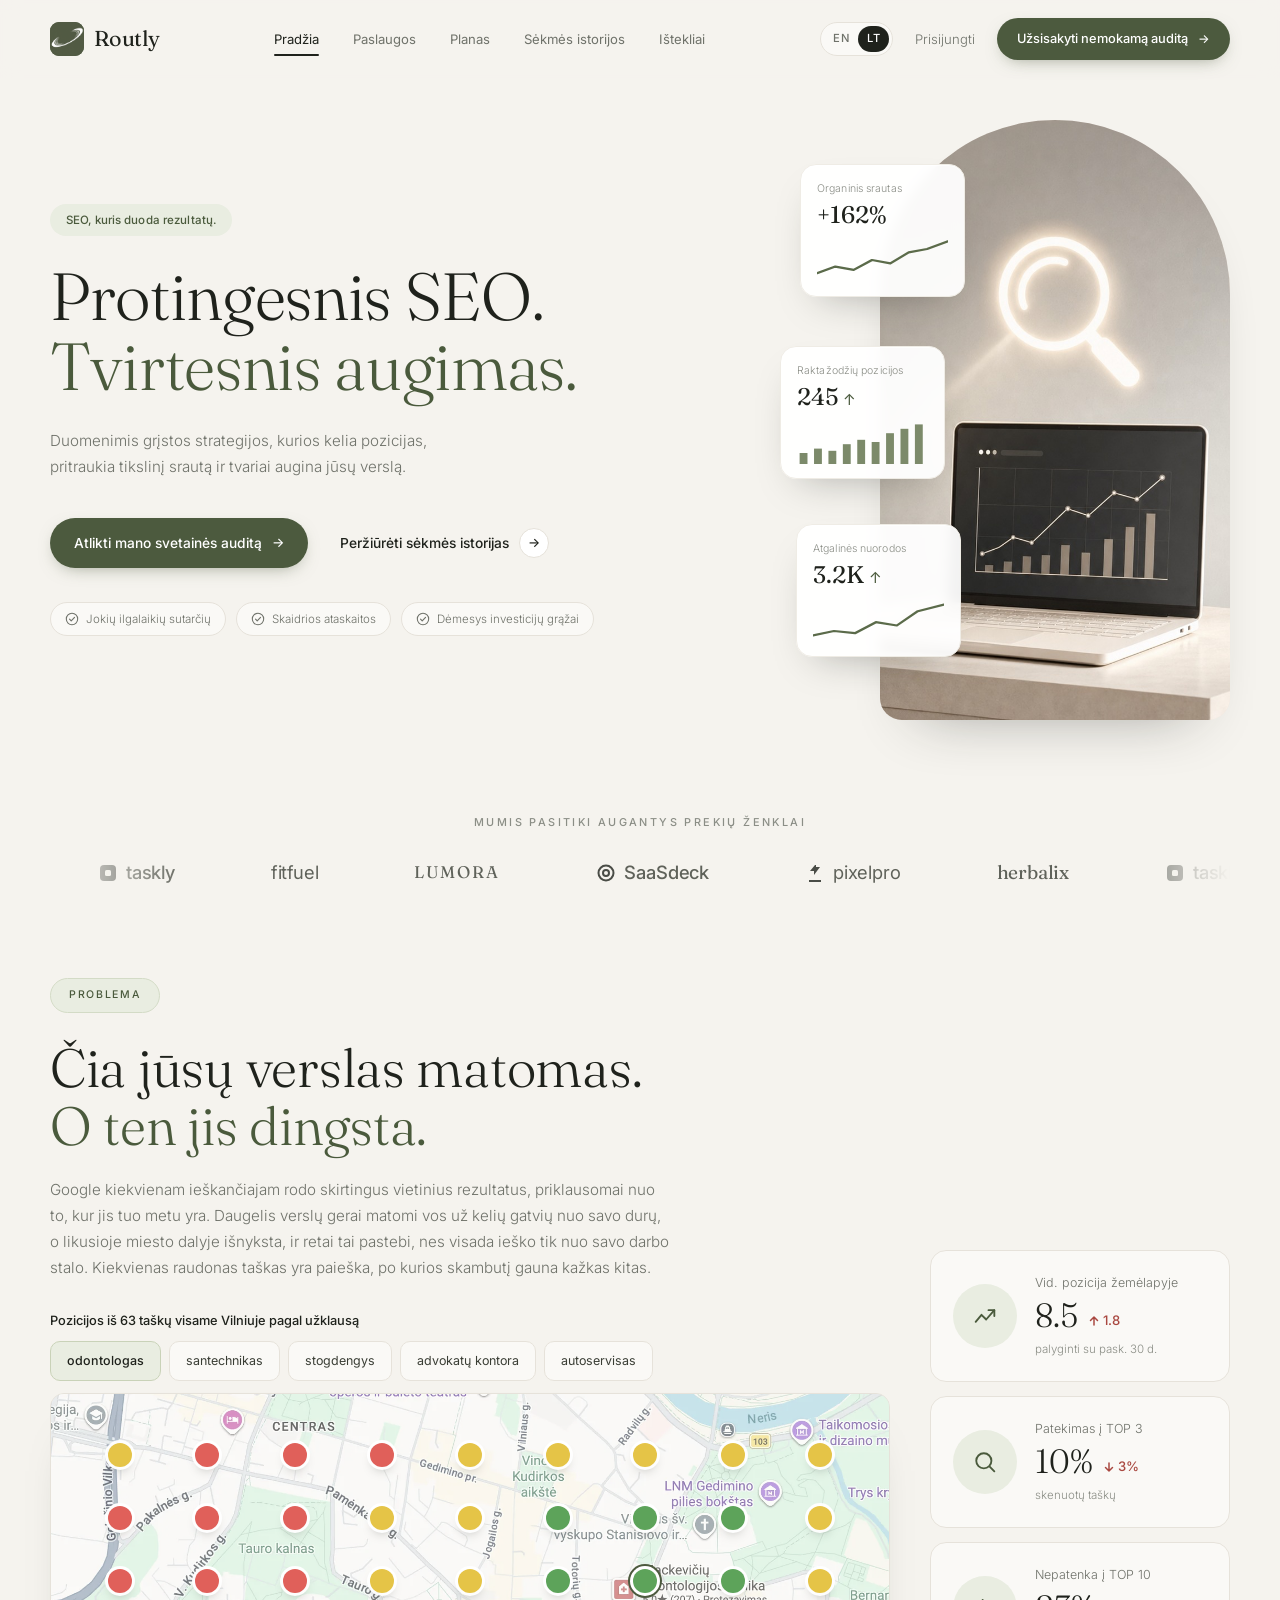
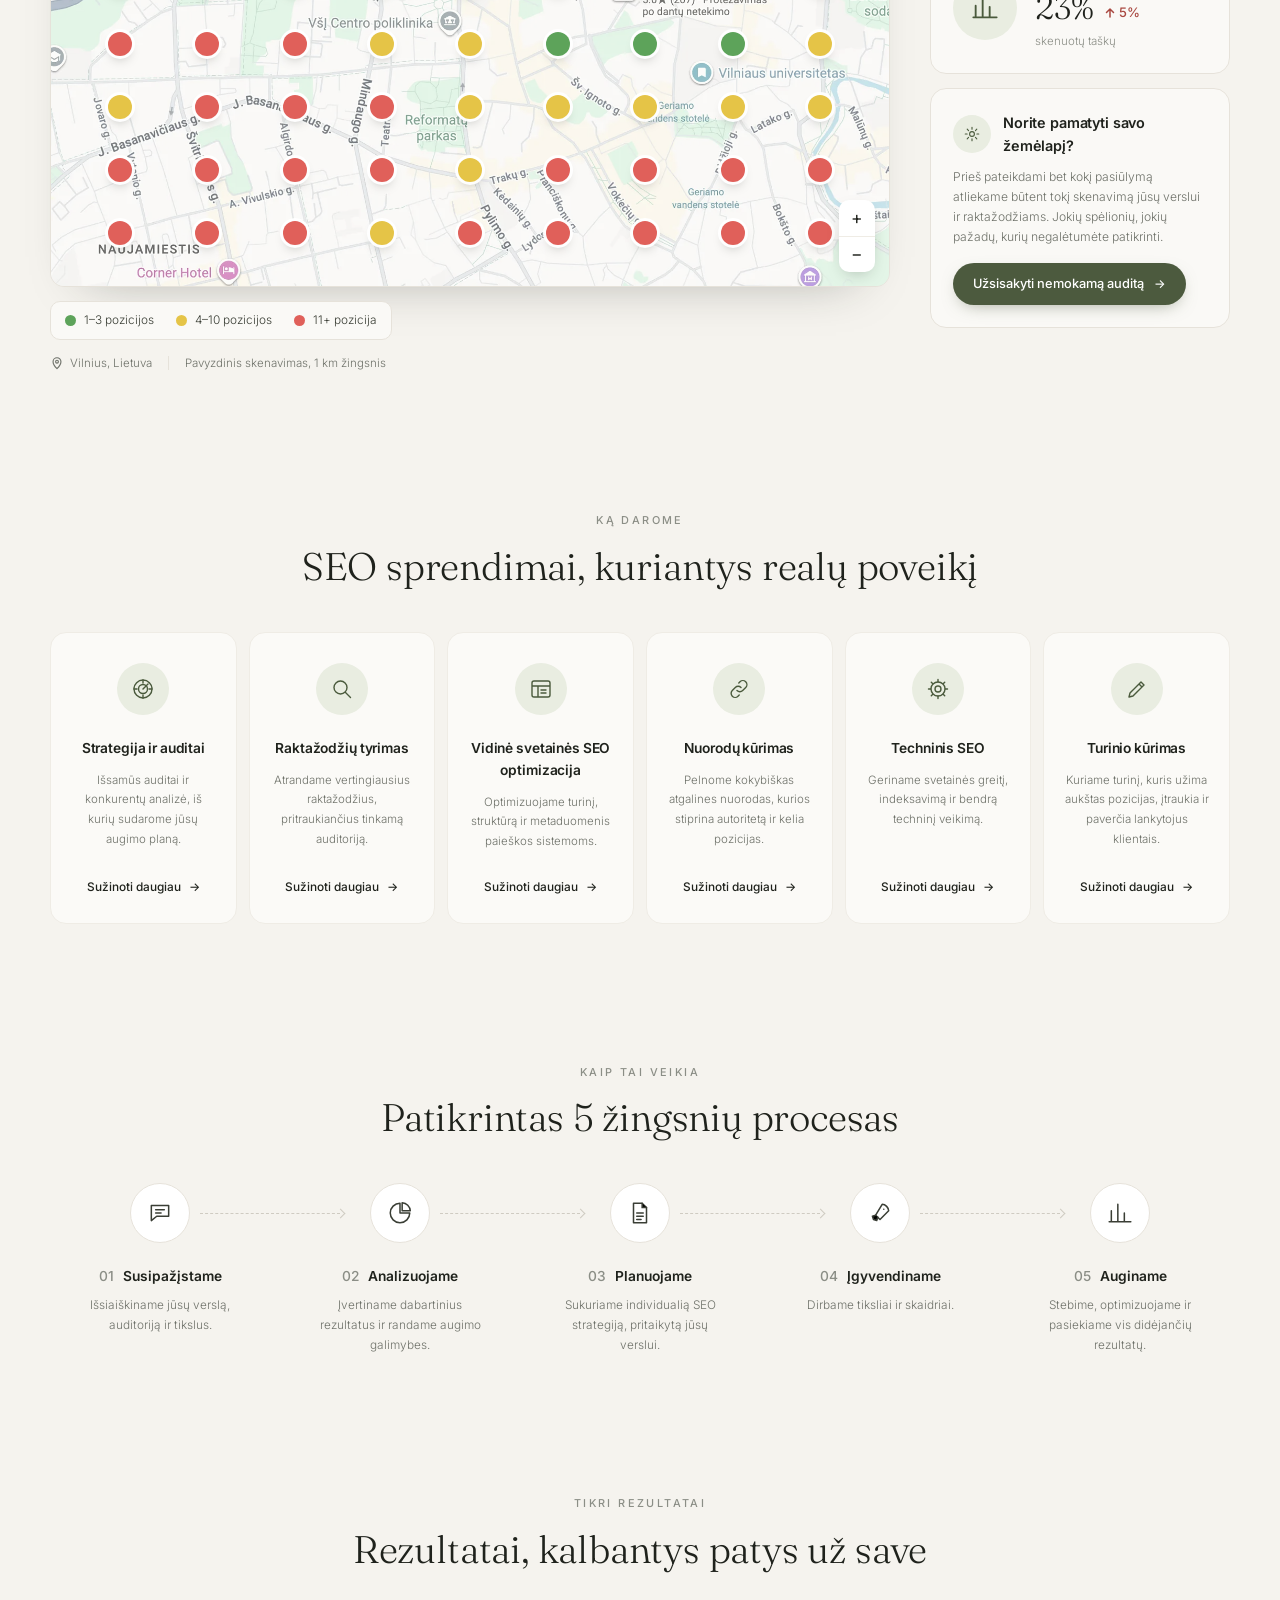
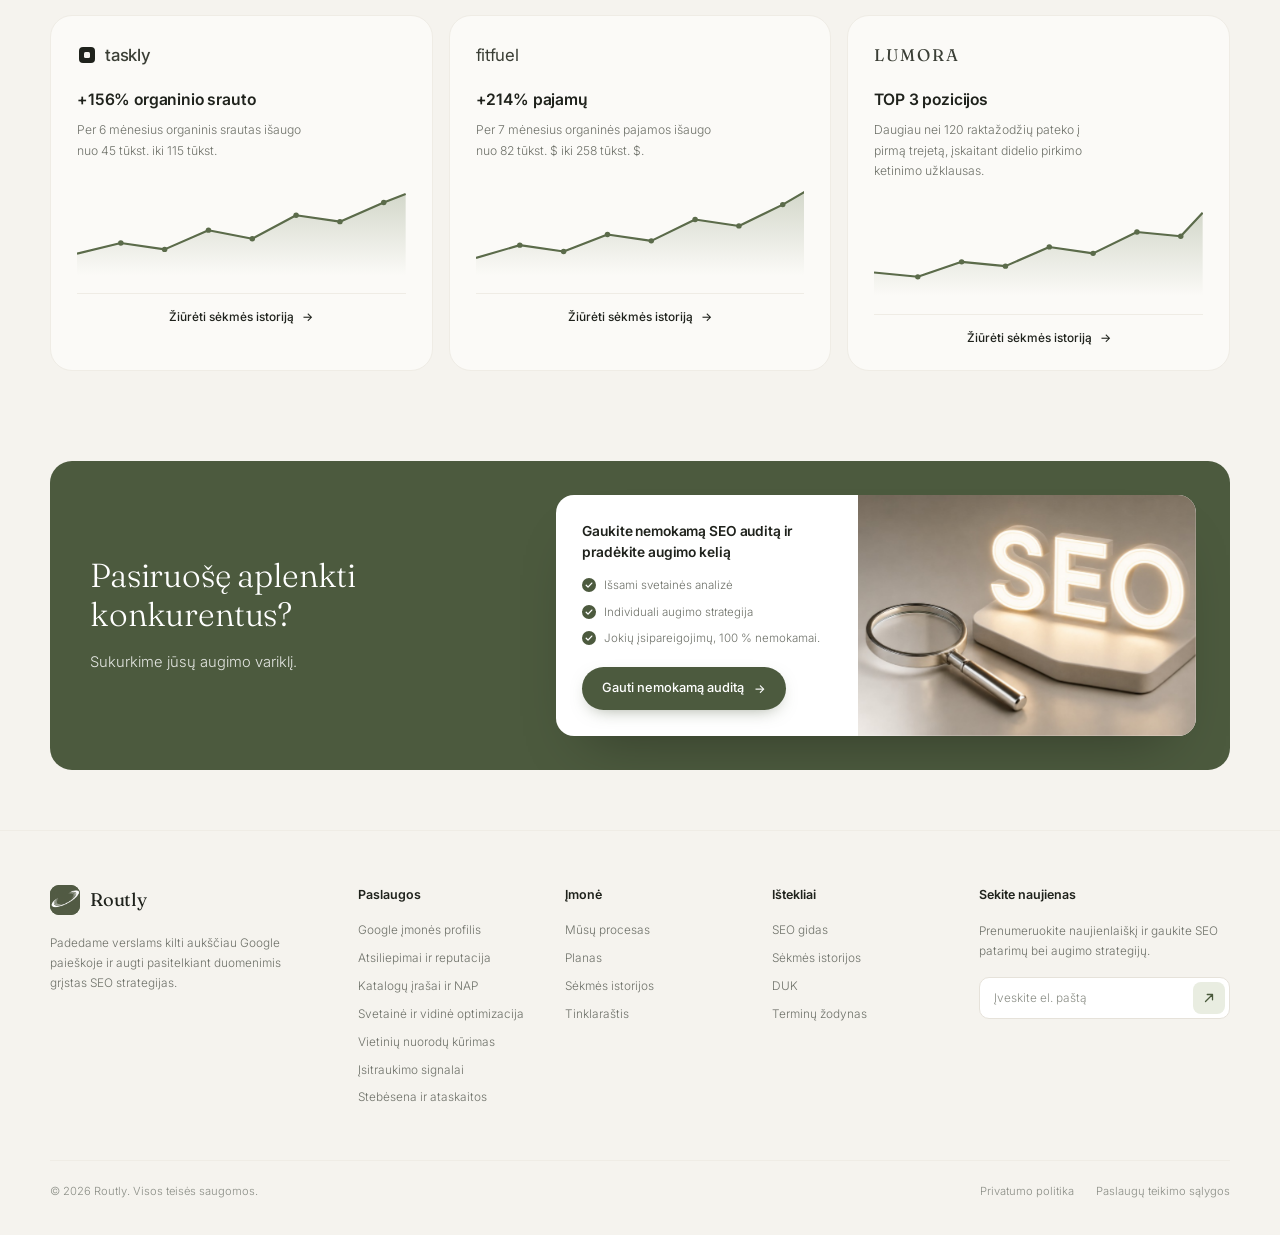
==== commit 09bfc016: "Use orbit-ring mark as favicon and brand logo across EN/LT pages Co-Authored-By: Claude Fable 5 <nor" ====
--- a/lt/index.html
+++ b/lt/index.html
@@ -11,7 +11,10 @@
   <link rel="alternate" hreflang="en" href="../index.html" />
   <link rel="alternate" hreflang="lt" href="index.html" />
   <link rel="alternate" hreflang="x-default" href="../index.html" />
-  <link rel="stylesheet" href="../styles.css?v=10" />
+  <link rel="icon" href="../favicon.ico" sizes="32x32" />
+  <link rel="icon" type="image/png" sizes="192x192" href="../assets/favicon-192.png" />
+  <link rel="apple-touch-icon" href="../assets/apple-touch-icon.png" />
+  <link rel="stylesheet" href="../styles.css?v=11" />
 </head>
 <body>
 
@@ -19,11 +22,7 @@
   <header class="nav">
     <div class="container nav-inner">
       <a href="#top" class="brand" aria-label="Routly pradinis puslapis">
-        <span class="brand-mark">
-          <svg viewBox="0 0 24 24" fill="none" aria-hidden="true">
-            <path d="M7 17 17 7M9 7h8v8" stroke="currentColor" stroke-width="2.2" stroke-linecap="round" stroke-linejoin="round"/>
-          </svg>
-        </span>
+        <span class="brand-mark"><img src="../assets/favicon-192.png" alt="" width="192" height="192" /></span>
         <span class="brand-name">Routly</span>
       </a>
 
@@ -389,9 +388,7 @@
     <div class="container footer-grid">
       <div class="footer-brand">
         <a href="#top" class="brand">
-          <span class="brand-mark">
-            <svg viewBox="0 0 24 24" fill="none" aria-hidden="true"><path d="M7 17 17 7M9 7h8v8" stroke="currentColor" stroke-width="2.2" stroke-linecap="round" stroke-linejoin="round"/></svg>
-          </span>
+          <span class="brand-mark"><img src="../assets/favicon-192.png" alt="" width="192" height="192" /></span>
           <span class="brand-name">Routly</span>
         </a>
         <p>Padedame verslams kilti aukščiau Google paieškoje ir augti pasitelkiant duomenimis grįstas SEO strategijas.</p>
--- a/styles.css
+++ b/styles.css
@@ -125,6 +125,7 @@
   display: grid; place-items: center;
 }
 .brand-mark svg { width: 20px; height: 20px; }
+.brand-mark img { width: 100%; height: 100%; object-fit: cover; border-radius: inherit; }
 .brand-name { font-family: var(--serif); font-size: 1.35rem; font-weight: 400; color: var(--ink); letter-spacing: -0.01em; }
 .nav-links { display: flex; gap: 34px; font-size: 0.82rem; font-weight: 400; color: var(--muted); }
 .nav-links a { position: relative; padding: 6px 0; transition: color .15s ease; }
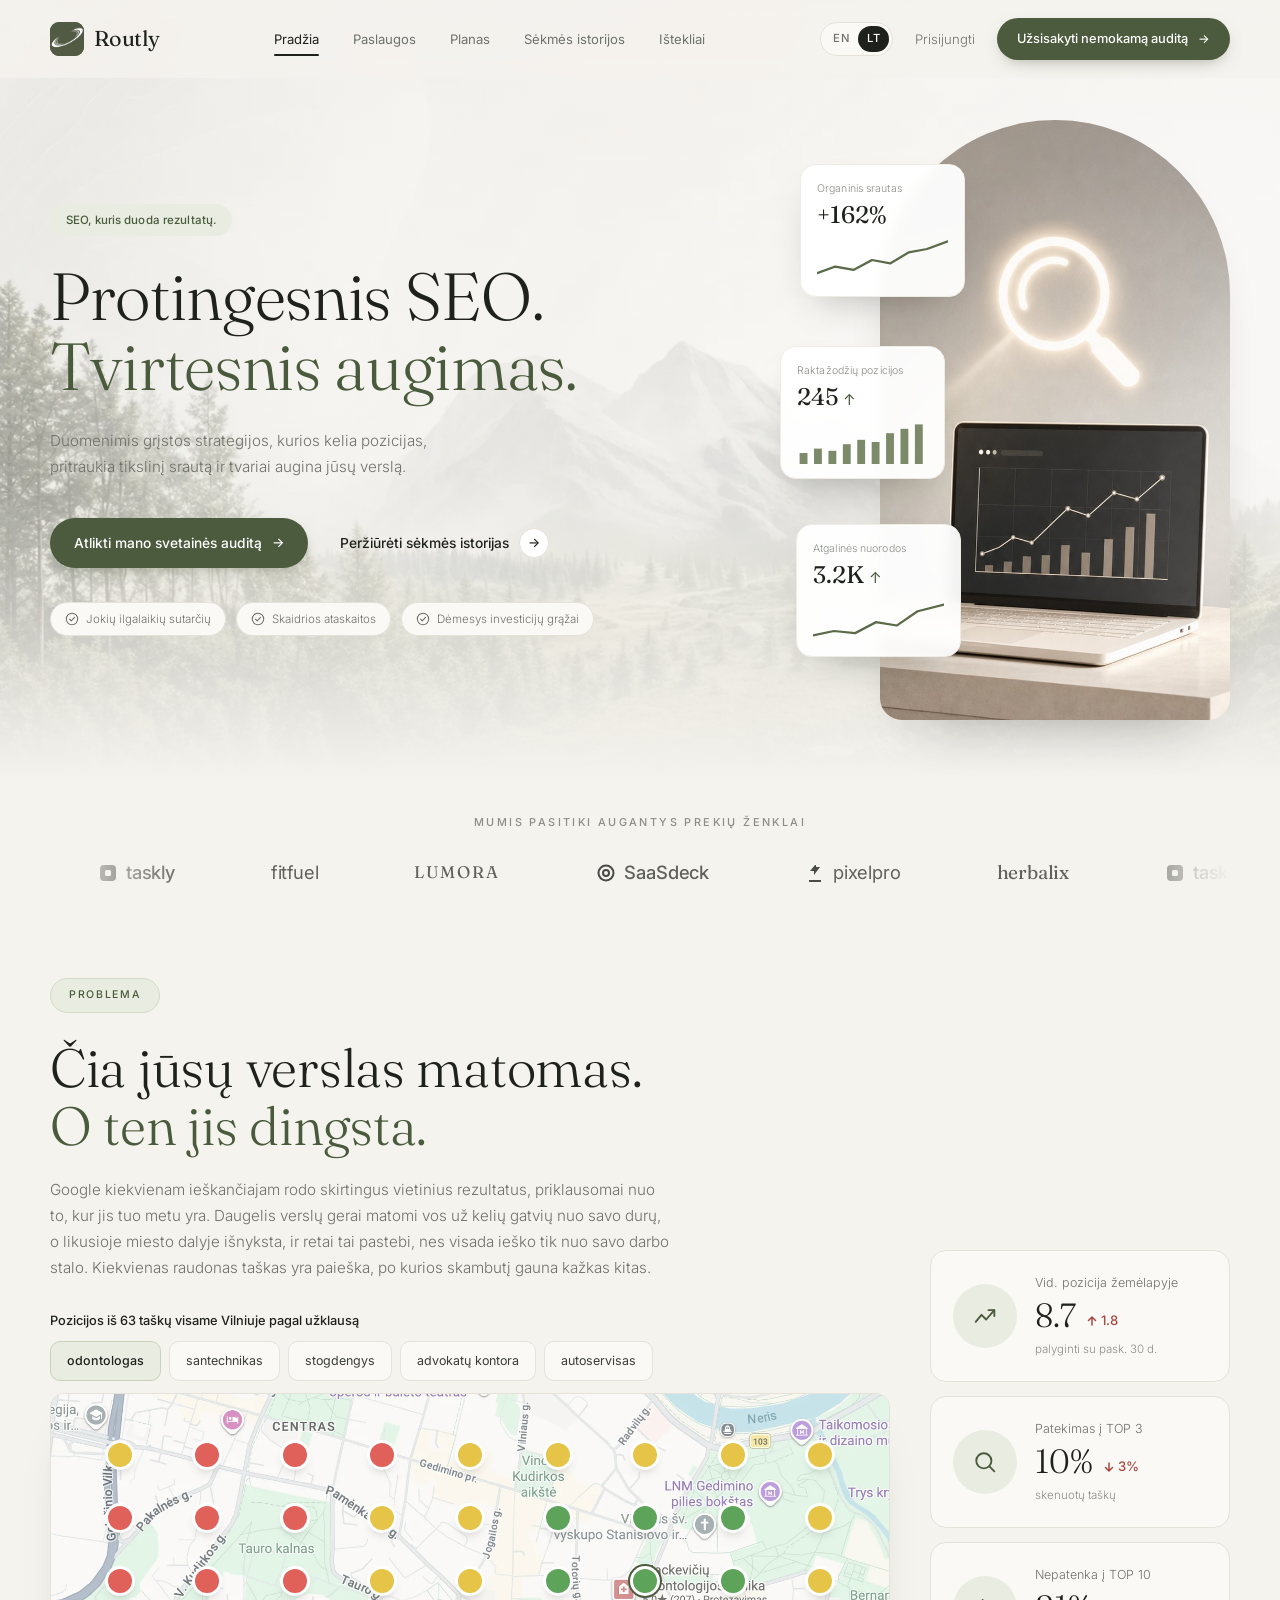
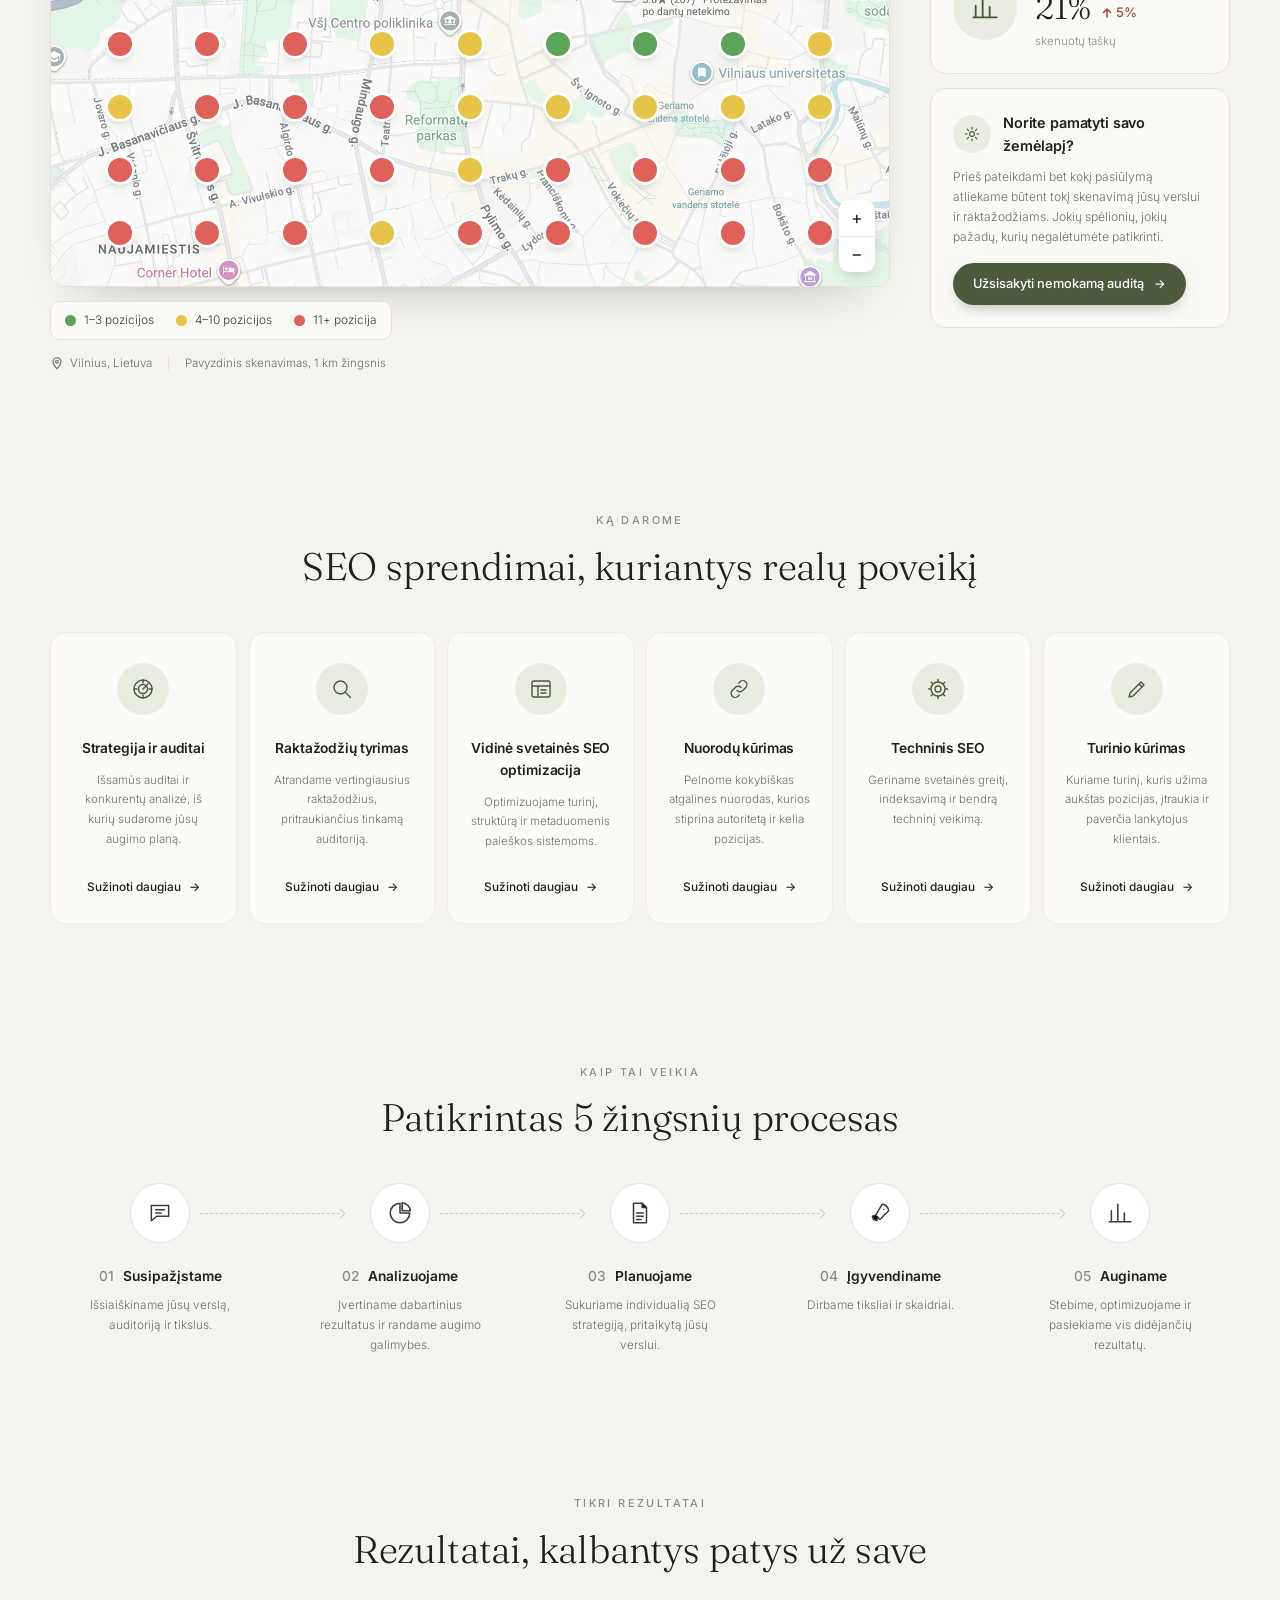
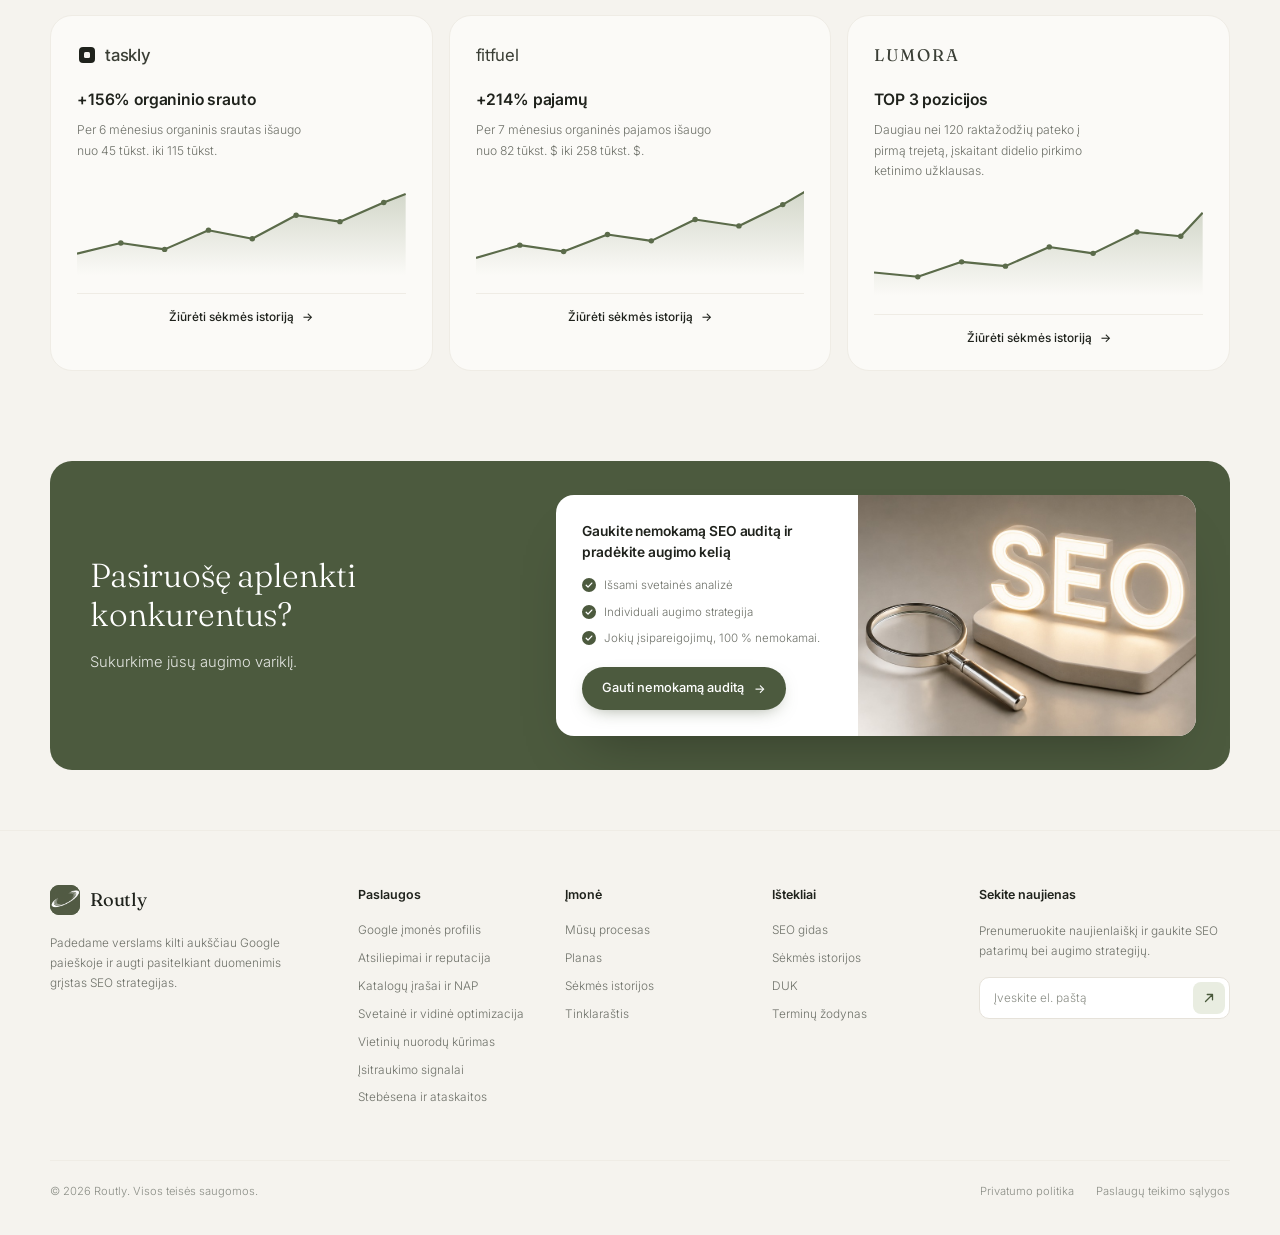
==== commit 57f844f3: "Add misty landscape backdrop to homepage hero (EN + LT) Co-Authored-By: Claude Fable 5 <noreply@anth" ====
--- a/lt/index.html
+++ b/lt/index.html
@@ -14,7 +14,7 @@
   <link rel="icon" href="../favicon.ico" sizes="32x32" />
   <link rel="icon" type="image/png" sizes="192x192" href="../assets/favicon-192.png" />
   <link rel="apple-touch-icon" href="../assets/apple-touch-icon.png" />
-  <link rel="stylesheet" href="../styles.css?v=11" />
+  <link rel="stylesheet" href="../styles.css?v=12" />
 </head>
 <body>
 
@@ -45,7 +45,7 @@
   <main id="top">
 
     <!-- ===================== HERO ===================== -->
-    <section class="hero">
+    <section class="hero home-hero">
       <div class="container hero-grid">
         <div class="hero-copy">
           <span class="pill">SEO, kuris duoda rezultatų.</span>
--- a/styles.css
+++ b/styles.css
@@ -146,6 +146,24 @@
 
 /* ---------- hero ---------- */
 .hero { padding: 42px 0 60px; }
+
+/* ---------- home hero backdrop ---------- */
+.home-hero {
+  position: relative;
+  margin-top: -78px;
+  padding-top: calc(42px + 78px);
+}
+.home-hero::before {
+  content: "";
+  position: absolute;
+  inset: 0;
+  z-index: 0;
+  background:
+    linear-gradient(180deg, rgba(245,243,238,.6) 0%, rgba(245,243,238,.42) 30%, rgba(245,243,238,.42) 62%, rgba(245,243,238,.88) 90%, var(--bg) 100%),
+    url("assets/hero-bg.webp") center / cover no-repeat;
+  pointer-events: none;
+}
+.home-hero > .container { position: relative; z-index: 1; }
 .hero-grid {
   display: grid;
   grid-template-columns: 1.05fr 0.95fr;
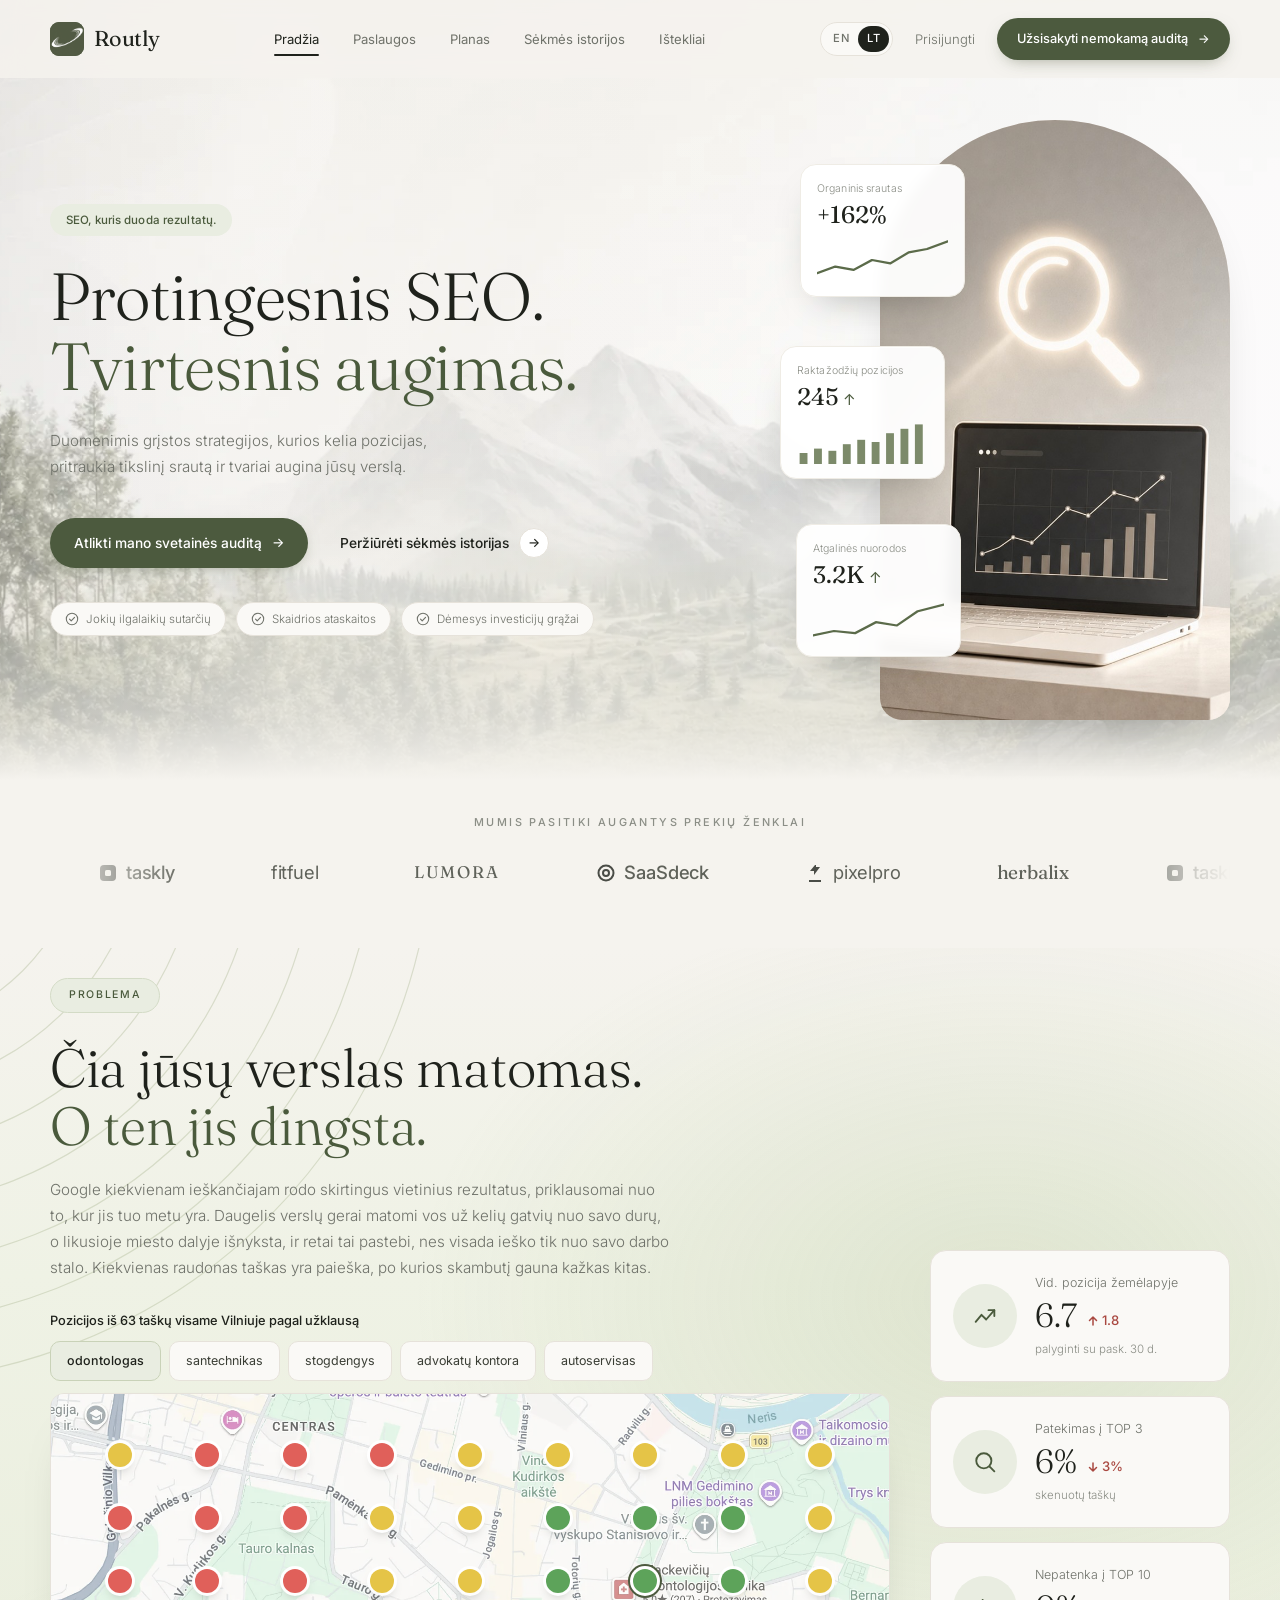
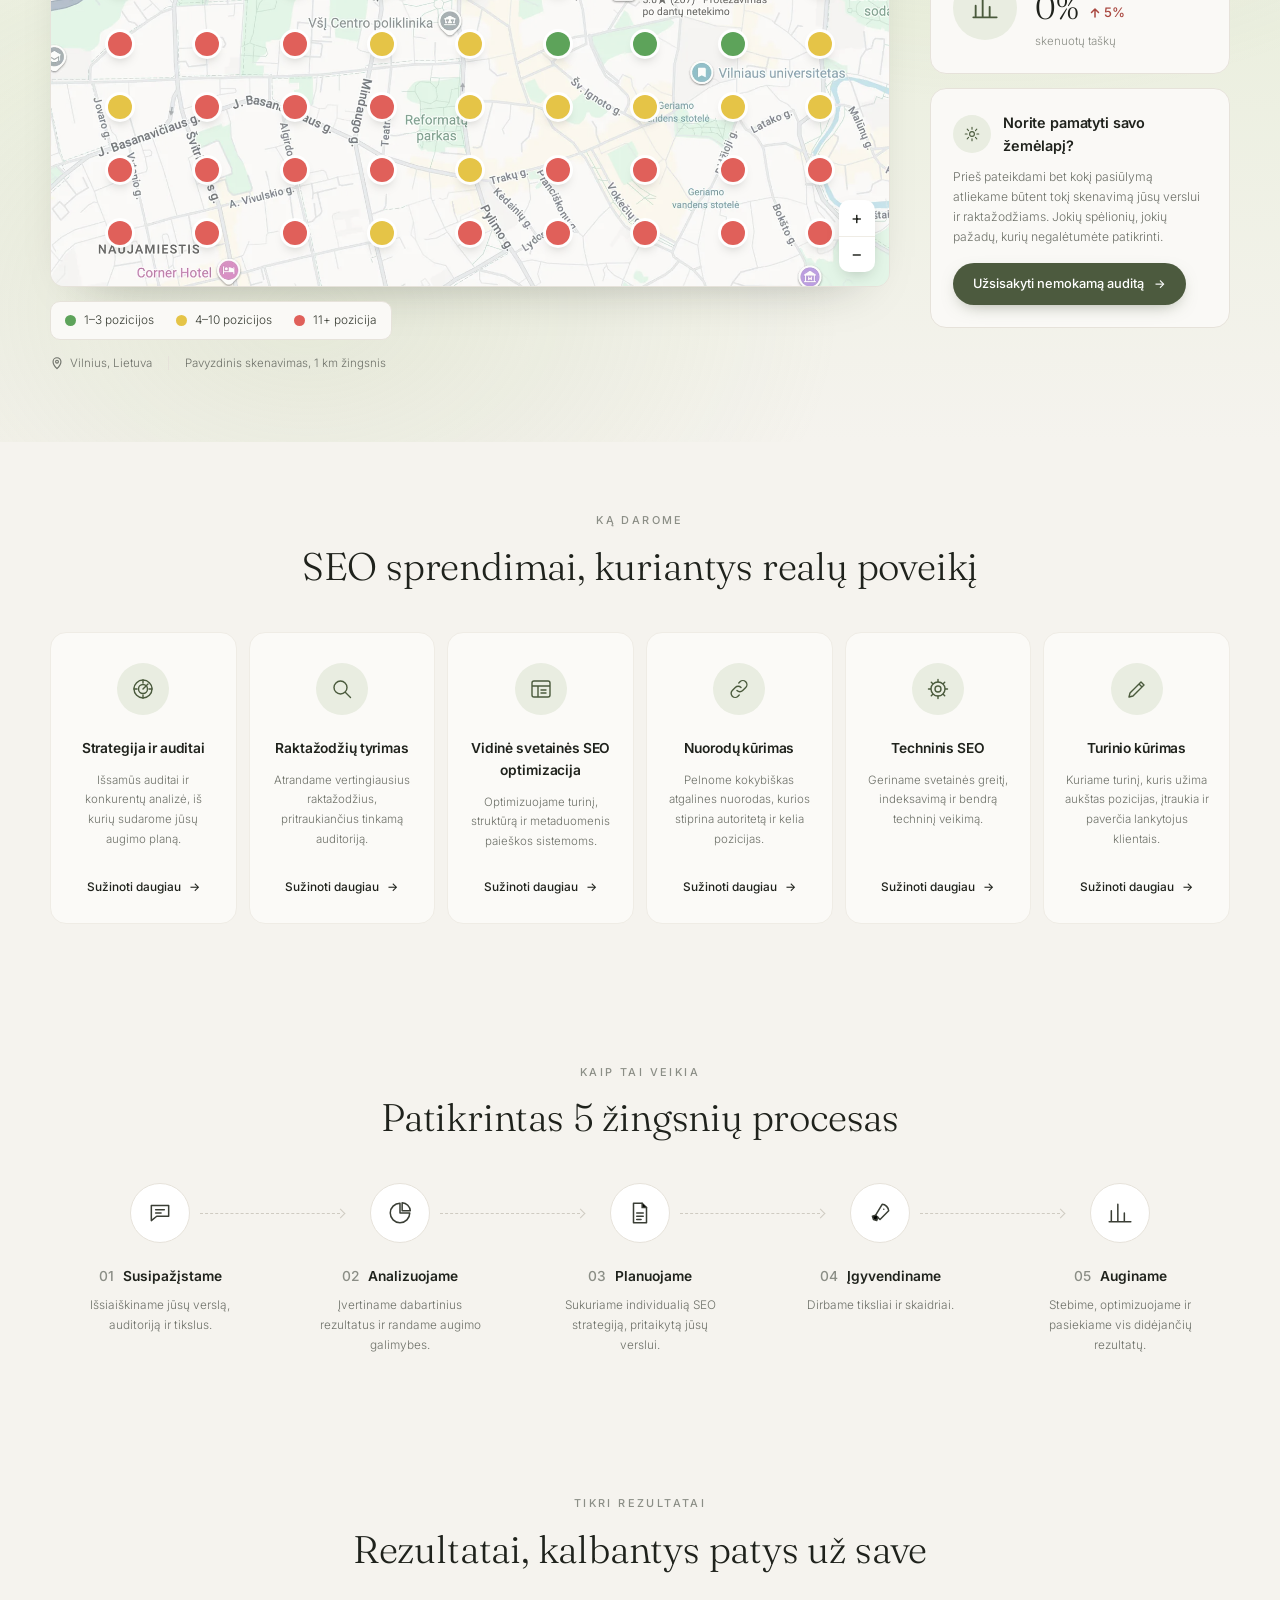
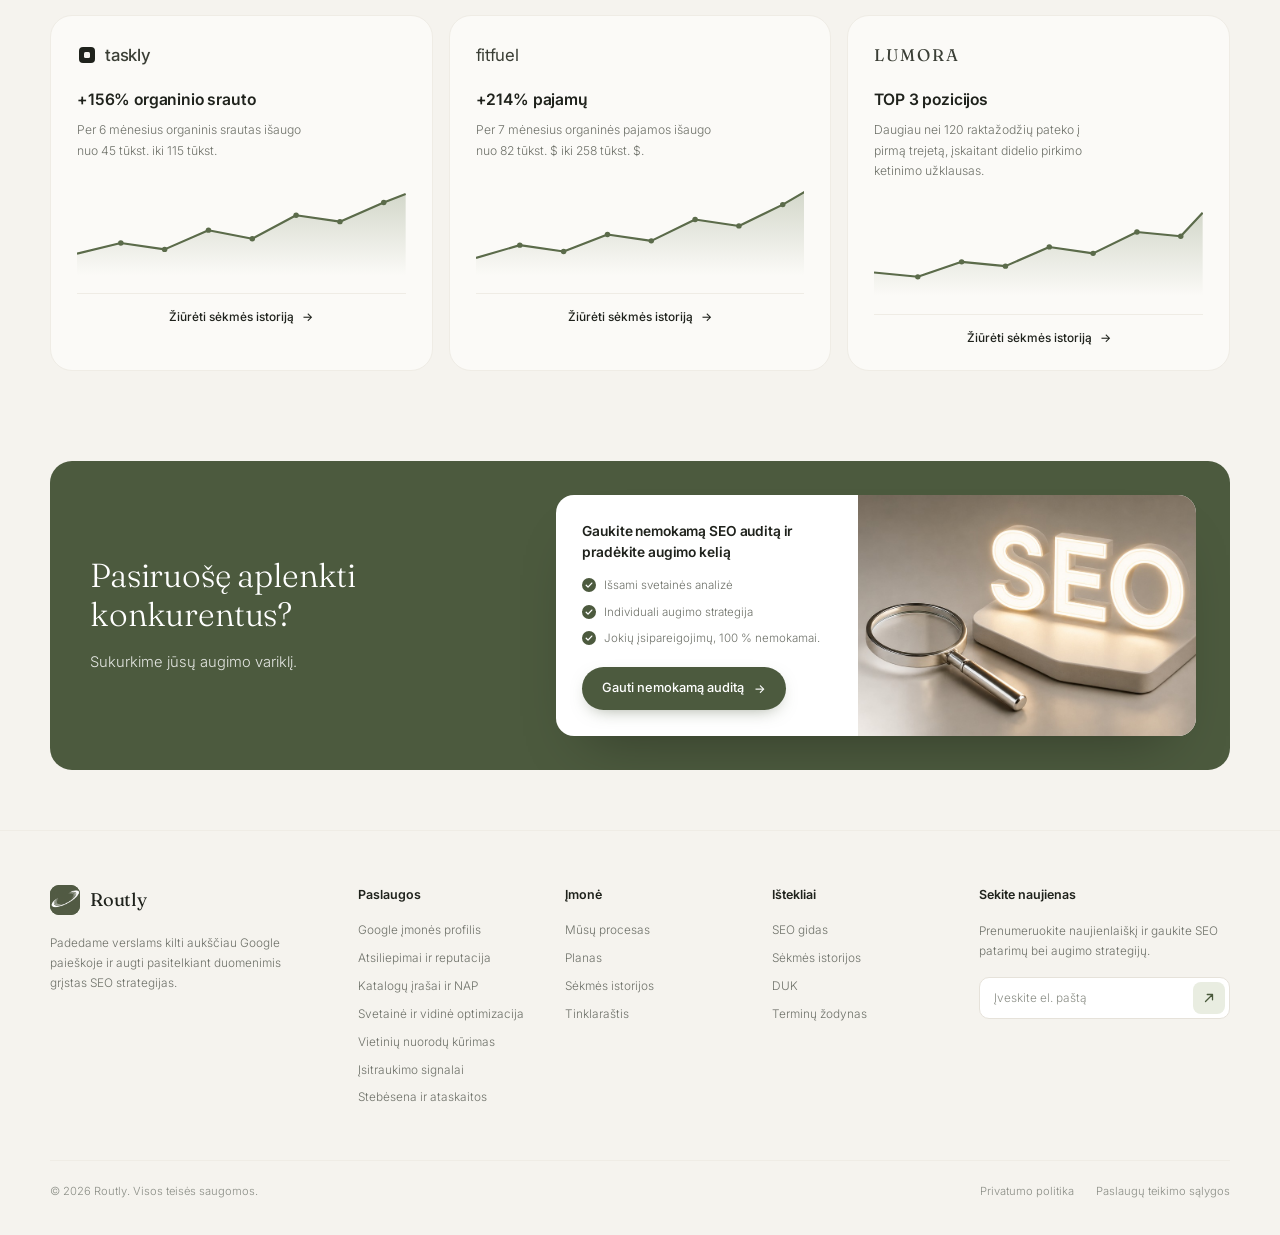
==== commit 7da8164e: "Tune hero backdrop balance and add decorated Problem section background Co-Authored-By: Claude Fable" ====
--- a/lt/index.html
+++ b/lt/index.html
@@ -14,7 +14,7 @@
   <link rel="icon" href="../favicon.ico" sizes="32x32" />
   <link rel="icon" type="image/png" sizes="192x192" href="../assets/favicon-192.png" />
   <link rel="apple-touch-icon" href="../assets/apple-touch-icon.png" />
-  <link rel="stylesheet" href="../styles.css?v=12" />
+  <link rel="stylesheet" href="../styles.css?v=13" />
 </head>
 <body>
 
--- a/styles.css
+++ b/styles.css
@@ -159,11 +159,19 @@
   inset: 0;
   z-index: 0;
   background:
-    linear-gradient(180deg, rgba(245,243,238,.6) 0%, rgba(245,243,238,.42) 30%, rgba(245,243,238,.42) 62%, rgba(245,243,238,.88) 90%, var(--bg) 100%),
-    url("assets/hero-bg.webp") center / cover no-repeat;
+    linear-gradient(180deg, rgba(245,243,238,.3) 0%, rgba(245,243,238,.1) 28%, rgba(245,243,238,.08) 62%, rgba(245,243,238,.66) 92%, var(--bg) 100%),
+    linear-gradient(90deg, rgba(245,243,238,0) 4%, rgba(245,243,238,.3) 22%, rgba(245,243,238,.26) 42%, rgba(245,243,238,0) 62%),
+    url("assets/hero-bg.webp") right 38% / 112% auto no-repeat;
   pointer-events: none;
 }
 .home-hero > .container { position: relative; z-index: 1; }
+@media (max-width: 960px) {
+  .home-hero::before {
+    background:
+      linear-gradient(180deg, rgba(245,243,238,.42) 0%, rgba(245,243,238,.24) 28%, rgba(245,243,238,.22) 62%, rgba(245,243,238,.7) 92%, var(--bg) 100%),
+      url("assets/hero-bg.webp") center / cover no-repeat;
+  }
+}
 .hero-grid {
   display: grid;
   grid-template-columns: 1.05fr 0.95fr;
@@ -332,7 +340,20 @@
 .logo.herbalix { font-family: var(--serif); font-weight: 400; font-size: 1.2rem; }
 
 /* ---------- problem (position map) ---------- */
-.problem { padding: 30px 0 70px; }
+.problem { padding: 30px 0 70px; position: relative; }
+.problem::before {
+  content: "";
+  position: absolute;
+  inset: 0;
+  z-index: 0;
+  pointer-events: none;
+  background:
+    radial-gradient(ellipse 900px 620px at 78% 32%, rgba(154,175,120,.2), transparent 65%),
+    radial-gradient(ellipse 760px 540px at 24% 88%, rgba(183,199,152,.22), transparent 70%),
+    url("data:image/svg+xml,%3Csvg%20xmlns%3D'http%3A%2F%2Fwww.w3.org%2F2000%2Fsvg'%20width%3D'600'%20height%3D'600'%3E%3Cg%20fill%3D'none'%20stroke%3D'%23aeb996'%20stroke-width%3D'1.2'%20opacity%3D'.4'%3E%3Ccircle%20cx%3D'-60'%20cy%3D'-60'%20r%3D'100'%2F%3E%3Ccircle%20cx%3D'-60'%20cy%3D'-60'%20r%3D'158'%2F%3E%3Ccircle%20cx%3D'-60'%20cy%3D'-60'%20r%3D'216'%2F%3E%3Ccircle%20cx%3D'-60'%20cy%3D'-60'%20r%3D'274'%2F%3E%3Ccircle%20cx%3D'-60'%20cy%3D'-60'%20r%3D'332'%2F%3E%3Ccircle%20cx%3D'-60'%20cy%3D'-60'%20r%3D'390'%2F%3E%3Ccircle%20cx%3D'-60'%20cy%3D'-60'%20r%3D'448'%2F%3E%3Ccircle%20cx%3D'-60'%20cy%3D'-60'%20r%3D'506'%2F%3E%3Ccircle%20cx%3D'-60'%20cy%3D'-60'%20r%3D'564'%2F%3E%3C%2Fg%3E%3C%2Fsvg%3E") no-repeat -70px -70px,
+    linear-gradient(180deg, var(--bg) 0%, #EFF2E5 30%, #EBEFDF 62%, var(--bg) 100%);
+}
+.problem > .container { position: relative; z-index: 1; }
 .pm-grid {
   display: grid;
   grid-template-columns: minmax(0, 1fr) 300px;
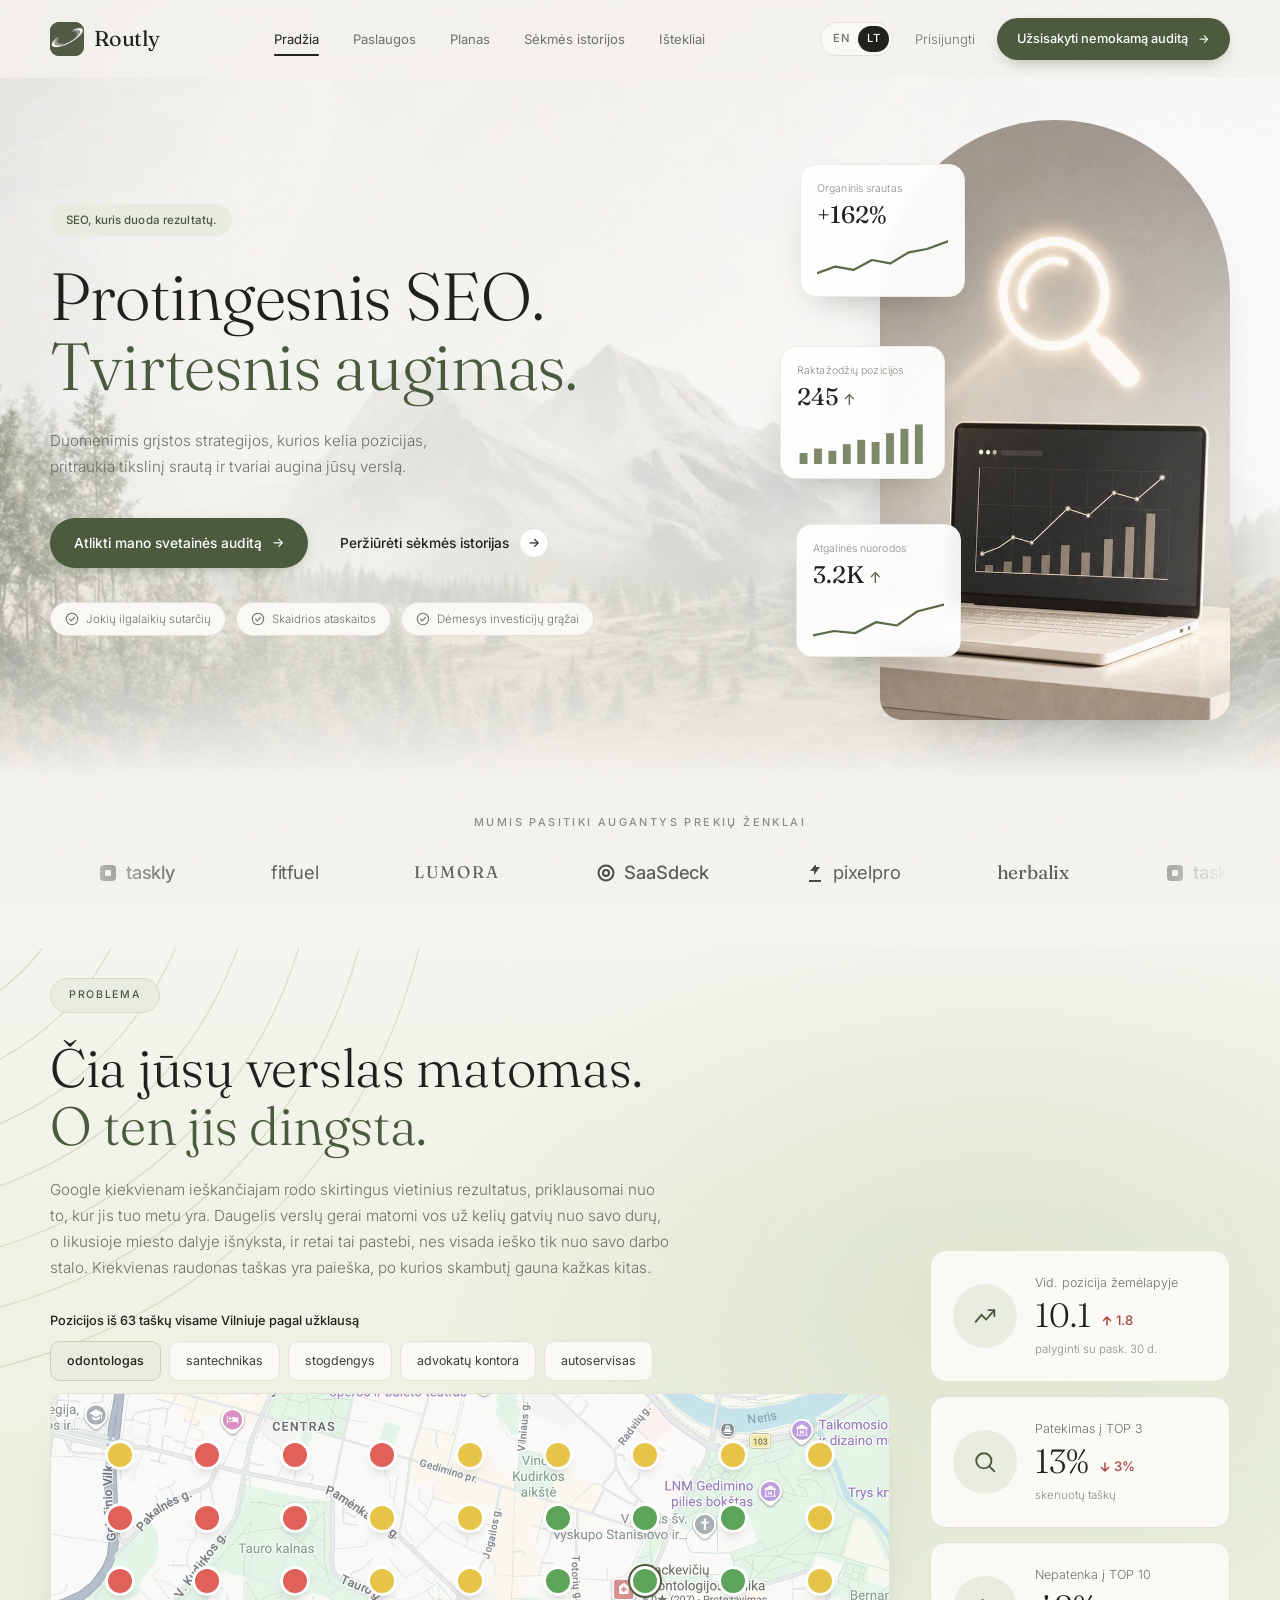
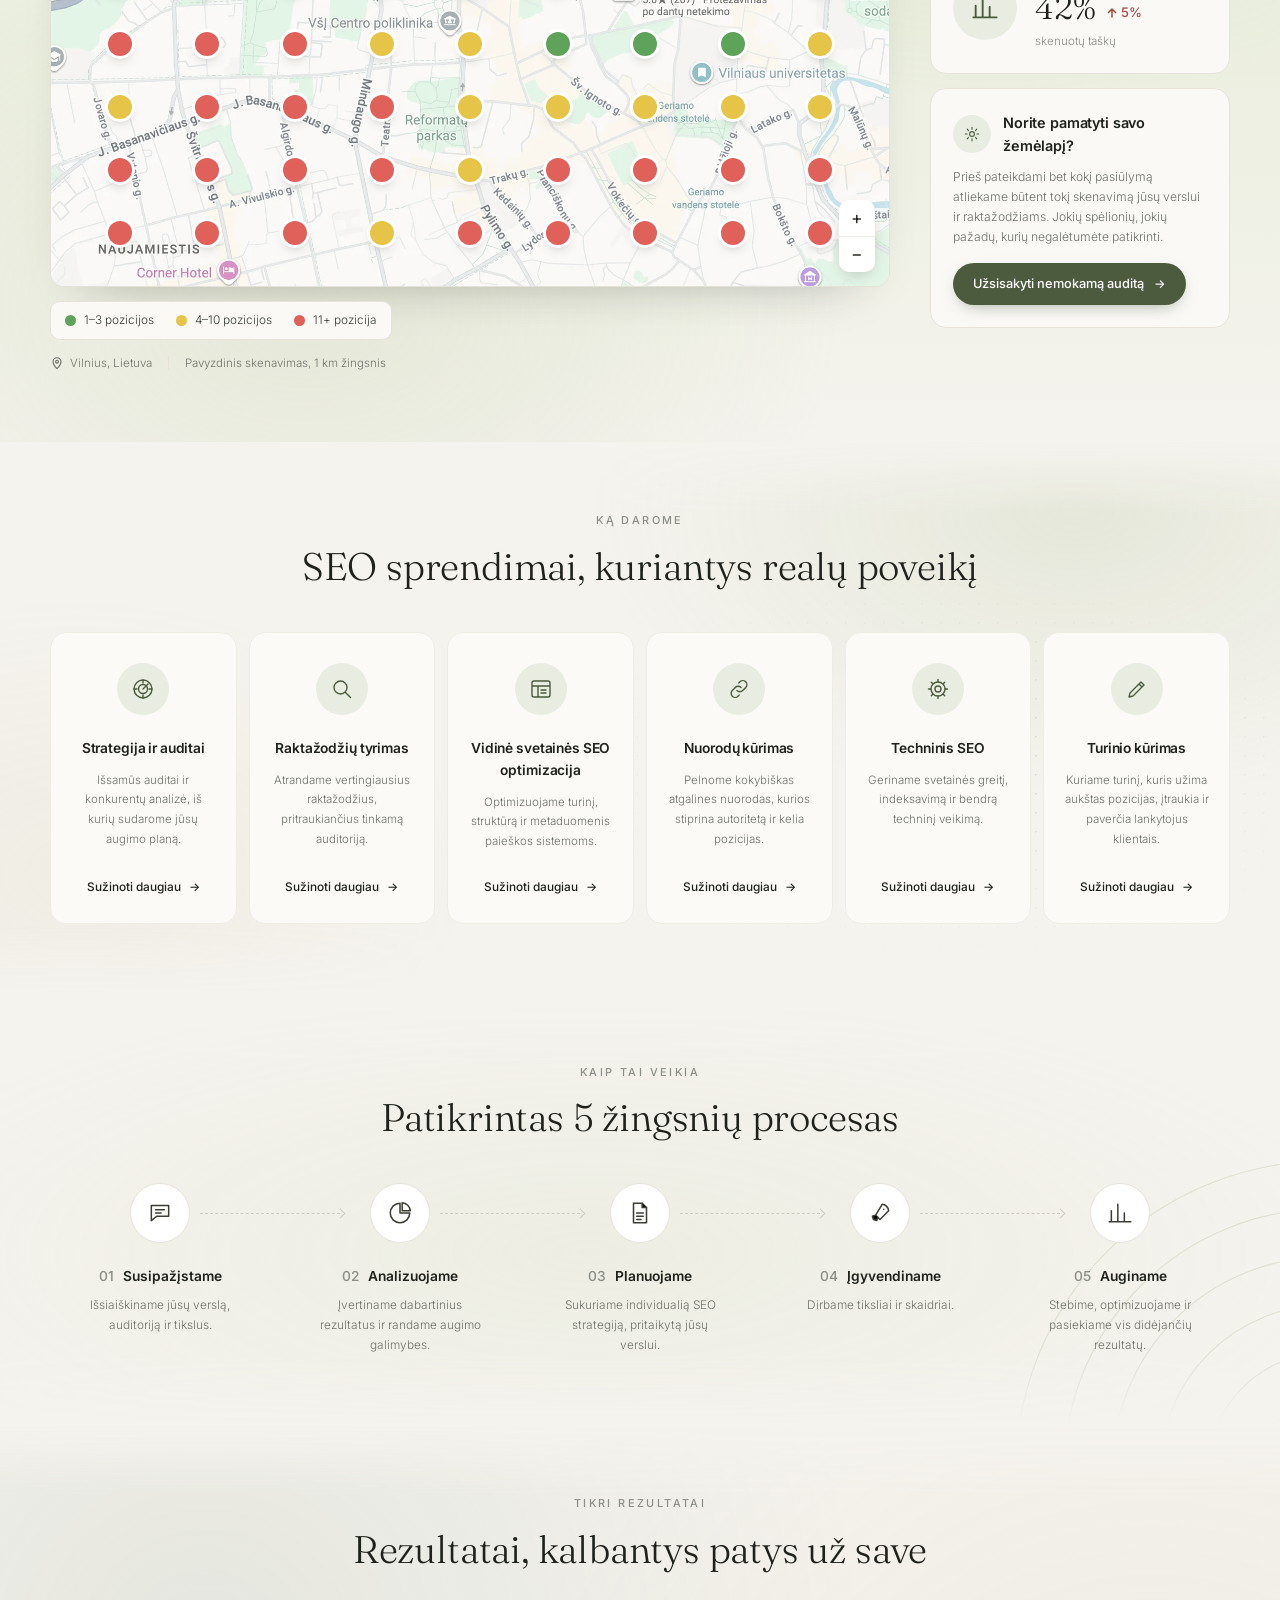
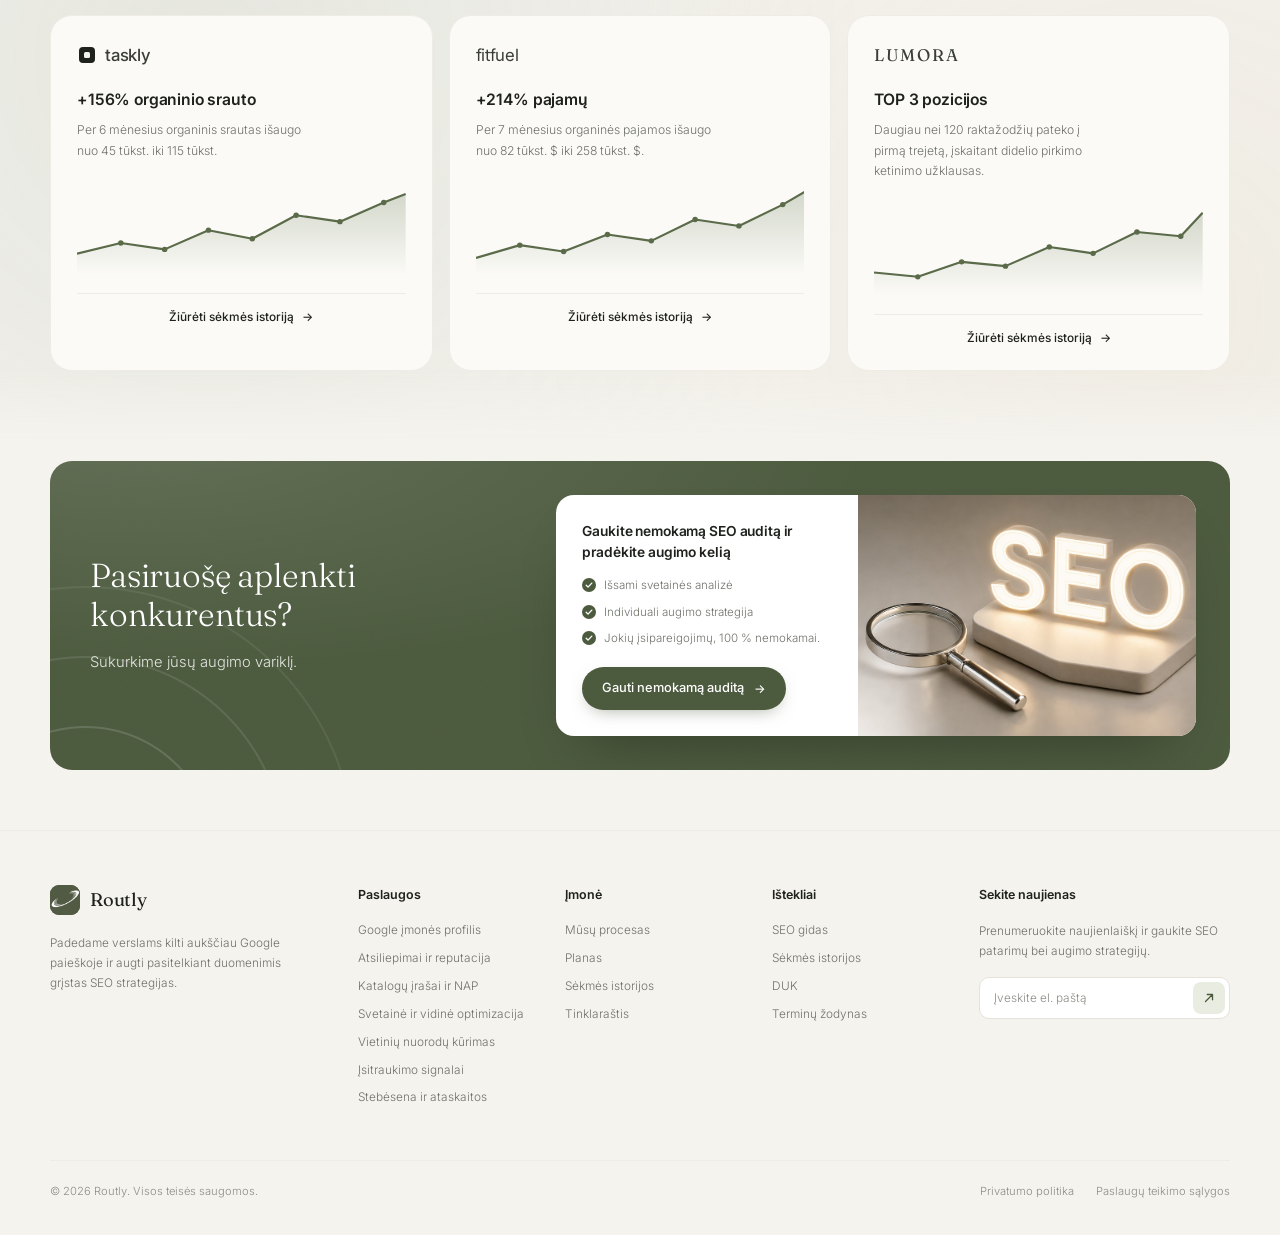
==== commit 47339614: "Add site-wide decorative backdrops: paper grain, section washes, scan-dot grid, orbit-ring motifs Co" ====
--- a/lt/index.html
+++ b/lt/index.html
@@ -14,7 +14,7 @@
   <link rel="icon" href="../favicon.ico" sizes="32x32" />
   <link rel="icon" type="image/png" sizes="192x192" href="../assets/favicon-192.png" />
   <link rel="apple-touch-icon" href="../assets/apple-touch-icon.png" />
-  <link rel="stylesheet" href="../styles.css?v=13" />
+  <link rel="stylesheet" href="../styles.css?v=14" />
 </head>
 <body>
 
--- a/styles.css
+++ b/styles.css
@@ -159,7 +159,7 @@
   inset: 0;
   z-index: 0;
   background:
-    linear-gradient(180deg, rgba(245,243,238,.3) 0%, rgba(245,243,238,.1) 28%, rgba(245,243,238,.08) 62%, rgba(245,243,238,.66) 92%, var(--bg) 100%),
+    linear-gradient(180deg, rgba(245,243,238,.3) 0%, rgba(245,243,238,.1) 28%, rgba(245,243,238,.08) 58%, rgba(245,243,238,.5) 84%, var(--bg) 100%),
     linear-gradient(90deg, rgba(245,243,238,0) 4%, rgba(245,243,238,.3) 22%, rgba(245,243,238,.26) 42%, rgba(245,243,238,0) 62%),
     url("assets/hero-bg.webp") right 38% / 112% auto no-repeat;
   pointer-events: none;
@@ -168,7 +168,7 @@
 @media (max-width: 960px) {
   .home-hero::before {
     background:
-      linear-gradient(180deg, rgba(245,243,238,.42) 0%, rgba(245,243,238,.24) 28%, rgba(245,243,238,.22) 62%, rgba(245,243,238,.7) 92%, var(--bg) 100%),
+      linear-gradient(180deg, rgba(245,243,238,.42) 0%, rgba(245,243,238,.24) 28%, rgba(245,243,238,.22) 58%, rgba(245,243,238,.7) 86%, var(--bg) 100%),
       url("assets/hero-bg.webp") center / cover no-repeat;
   }
 }
@@ -508,6 +508,115 @@
 
 /* ---------- section spacing ---------- */
 .services, .process, .results { padding: 70px 0; }
+
+/* ---------- decorative backdrops ---------- */
+/* shared paper grain over the whole page */
+body::after {
+  content: "";
+  position: fixed;
+  inset: 0;
+  z-index: 99;
+  pointer-events: none;
+  opacity: .05;
+  mix-blend-mode: multiply;
+  background: url("data:image/svg+xml,%3Csvg%20xmlns%3D'http%3A%2F%2Fwww.w3.org%2F2000%2Fsvg'%20width%3D'180'%20height%3D'180'%3E%3Cfilter%20id%3D'n'%3E%3CfeTurbulence%20type%3D'fractalNoise'%20baseFrequency%3D'0.8'%20numOctaves%3D'3'%20stitchTiles%3D'stitch'%2F%3E%3C%2Ffilter%3E%3Crect%20width%3D'180'%20height%3D'180'%20filter%3D'url(%23n)'%20opacity%3D'.6'%2F%3E%3C%2Fsvg%3E");
+}
+.services, .process, .results { position: relative; }
+.services > .container, .process > .container, .results > .container { position: relative; z-index: 1; }
+/* services: off-centre sage wash + faint scan-grid dots behind the cards */
+.services::before {
+  content: "";
+  position: absolute;
+  inset: 0;
+  z-index: 0;
+  pointer-events: none;
+  background:
+    radial-gradient(ellipse 780px 480px at 84% 12%, rgba(154,175,120,.16), transparent 62%),
+    radial-gradient(ellipse 600px 420px at 6% 78%, rgba(196,183,138,.1), transparent 65%);
+  -webkit-mask-image: linear-gradient(180deg, transparent 0, #000 70px, #000 calc(100% - 70px), transparent 100%);
+  mask-image: linear-gradient(180deg, transparent 0, #000 70px, #000 calc(100% - 70px), transparent 100%);
+}
+.services::after {
+  content: "";
+  position: absolute;
+  inset: 0;
+  z-index: 0;
+  pointer-events: none;
+  background-image: radial-gradient(rgba(85,95,60,.16) 1px, transparent 1px);
+  background-size: 19px 19px;
+  -webkit-mask-image: radial-gradient(ellipse 46% 52% at 76% 58%, #000, transparent 72%);
+  mask-image: radial-gradient(ellipse 46% 52% at 76% 58%, #000, transparent 72%);
+}
+/* process: contour rings in the lower-right corner + soft band behind the steps */
+.process::before {
+  content: "";
+  position: absolute;
+  inset: 0;
+  z-index: 0;
+  pointer-events: none;
+  background:
+    radial-gradient(ellipse 1100px 380px at 46% 60%, rgba(183,199,152,.12), transparent 70%),
+    url("data:image/svg+xml,%3Csvg%20xmlns%3D'http%3A%2F%2Fwww.w3.org%2F2000%2Fsvg'%20width%3D'340'%20height%3D'340'%3E%3Cg%20fill%3D'none'%20stroke%3D'%23aeb996'%20stroke-width%3D'1.1'%20opacity%3D'.3'%3E%3Ccircle%20cx%3D'340'%20cy%3D'340'%20r%3D'70'%2F%3E%3Ccircle%20cx%3D'340'%20cy%3D'340'%20r%3D'118'%2F%3E%3Ccircle%20cx%3D'340'%20cy%3D'340'%20r%3D'166'%2F%3E%3Ccircle%20cx%3D'340'%20cy%3D'340'%20r%3D'214'%2F%3E%3Ccircle%20cx%3D'340'%20cy%3D'340'%20r%3D'262'%2F%3E%3Ccircle%20cx%3D'340'%20cy%3D'340'%20r%3D'310'%2F%3E%3C%2Fg%3E%3C%2Fsvg%3E") no-repeat calc(100% + 46px) calc(100% + 46px);
+  -webkit-mask-image: linear-gradient(180deg, transparent 0, #000 70px, #000 calc(100% - 70px), transparent 100%);
+  mask-image: linear-gradient(180deg, transparent 0, #000 70px, #000 calc(100% - 70px), transparent 100%);
+}
+/* results: quiet two-tone wash, no pattern */
+.results::before {
+  content: "";
+  position: absolute;
+  inset: 0;
+  z-index: 0;
+  pointer-events: none;
+  background:
+    radial-gradient(circle at 16% 38%, rgba(122,145,118,.13), transparent 58%),
+    radial-gradient(circle at 90% 78%, rgba(196,178,138,.11), transparent 55%);
+  -webkit-mask-image: linear-gradient(180deg, transparent 0, #000 70px, #000 calc(100% - 70px), transparent 100%);
+  mask-image: linear-gradient(180deg, transparent 0, #000 70px, #000 calc(100% - 70px), transparent 100%);
+}
+/* roadmap page: same family */
+.roadmap { position: relative; }
+.roadmap > .container { position: relative; z-index: 1; }
+.roadmap::before {
+  content: "";
+  position: absolute;
+  inset: 0;
+  z-index: 0;
+  pointer-events: none;
+  background:
+    radial-gradient(ellipse 760px 460px at 88% 6%, rgba(154,175,120,.14), transparent 62%),
+    radial-gradient(ellipse 640px 420px at 4% 72%, rgba(196,183,138,.1), transparent 65%),
+    url("data:image/svg+xml,%3Csvg%20xmlns%3D'http%3A%2F%2Fwww.w3.org%2F2000%2Fsvg'%20width%3D'400'%20height%3D'400'%3E%3Cg%20fill%3D'none'%20stroke%3D'%23aeb996'%20stroke-width%3D'1.1'%20opacity%3D'.34'%3E%3Ccircle%20cx%3D'400'%20cy%3D'0'%20r%3D'80'%2F%3E%3Ccircle%20cx%3D'400'%20cy%3D'0'%20r%3D'130'%2F%3E%3Ccircle%20cx%3D'400'%20cy%3D'0'%20r%3D'180'%2F%3E%3Ccircle%20cx%3D'400'%20cy%3D'0'%20r%3D'230'%2F%3E%3Ccircle%20cx%3D'400'%20cy%3D'0'%20r%3D'280'%2F%3E%3Ccircle%20cx%3D'400'%20cy%3D'0'%20r%3D'330'%2F%3E%3Ccircle%20cx%3D'400'%20cy%3D'0'%20r%3D'380'%2F%3E%3C%2Fg%3E%3C%2Fsvg%3E") no-repeat calc(100% + 56px) -56px;
+  -webkit-mask-image: linear-gradient(180deg, transparent 0, #000 70px, #000 calc(100% - 70px), transparent 100%);
+  mask-image: linear-gradient(180deg, transparent 0, #000 70px, #000 calc(100% - 70px), transparent 100%);
+}
+
+/* cta banner: orbit-ring lines + corner light, echoes the brand mark */
+.cta-banner {
+  position: relative;
+  isolation: isolate;
+}
+.cta-banner::before {
+  content: "";
+  position: absolute;
+  inset: 0;
+  z-index: -1;
+  pointer-events: none;
+  background:
+    radial-gradient(circle at 3% 128%, transparent 128px, rgba(255,255,255,.14) 129px, rgba(255,255,255,.14) 130px, transparent 131px),
+    radial-gradient(circle at 3% 128%, transparent 198px, rgba(255,255,255,.1) 199px, rgba(255,255,255,.1) 200px, transparent 201px),
+    radial-gradient(circle at 3% 128%, transparent 268px, rgba(255,255,255,.07) 269px, rgba(255,255,255,.07) 270px, transparent 271px),
+    radial-gradient(ellipse 120% 150% at 8% -10%, rgba(255,255,255,.12), transparent 52%);
+}
+.cta-banner::after {
+  content: "";
+  position: absolute;
+  inset: 0;
+  z-index: -1;
+  pointer-events: none;
+  opacity: .12;
+  mix-blend-mode: soft-light;
+  background: url("data:image/svg+xml,%3Csvg%20xmlns%3D'http%3A%2F%2Fwww.w3.org%2F2000%2Fsvg'%20width%3D'180'%20height%3D'180'%3E%3Cfilter%20id%3D'n'%3E%3CfeTurbulence%20type%3D'fractalNoise'%20baseFrequency%3D'0.8'%20numOctaves%3D'3'%20stitchTiles%3D'stitch'%2F%3E%3C%2Ffilter%3E%3Crect%20width%3D'180'%20height%3D'180'%20filter%3D'url(%23n)'%20opacity%3D'.6'%2F%3E%3C%2Fsvg%3E");
+}
 .services h2, .process h2, .results h2 { margin-bottom: 44px; }
 
 /* ---------- services ---------- */
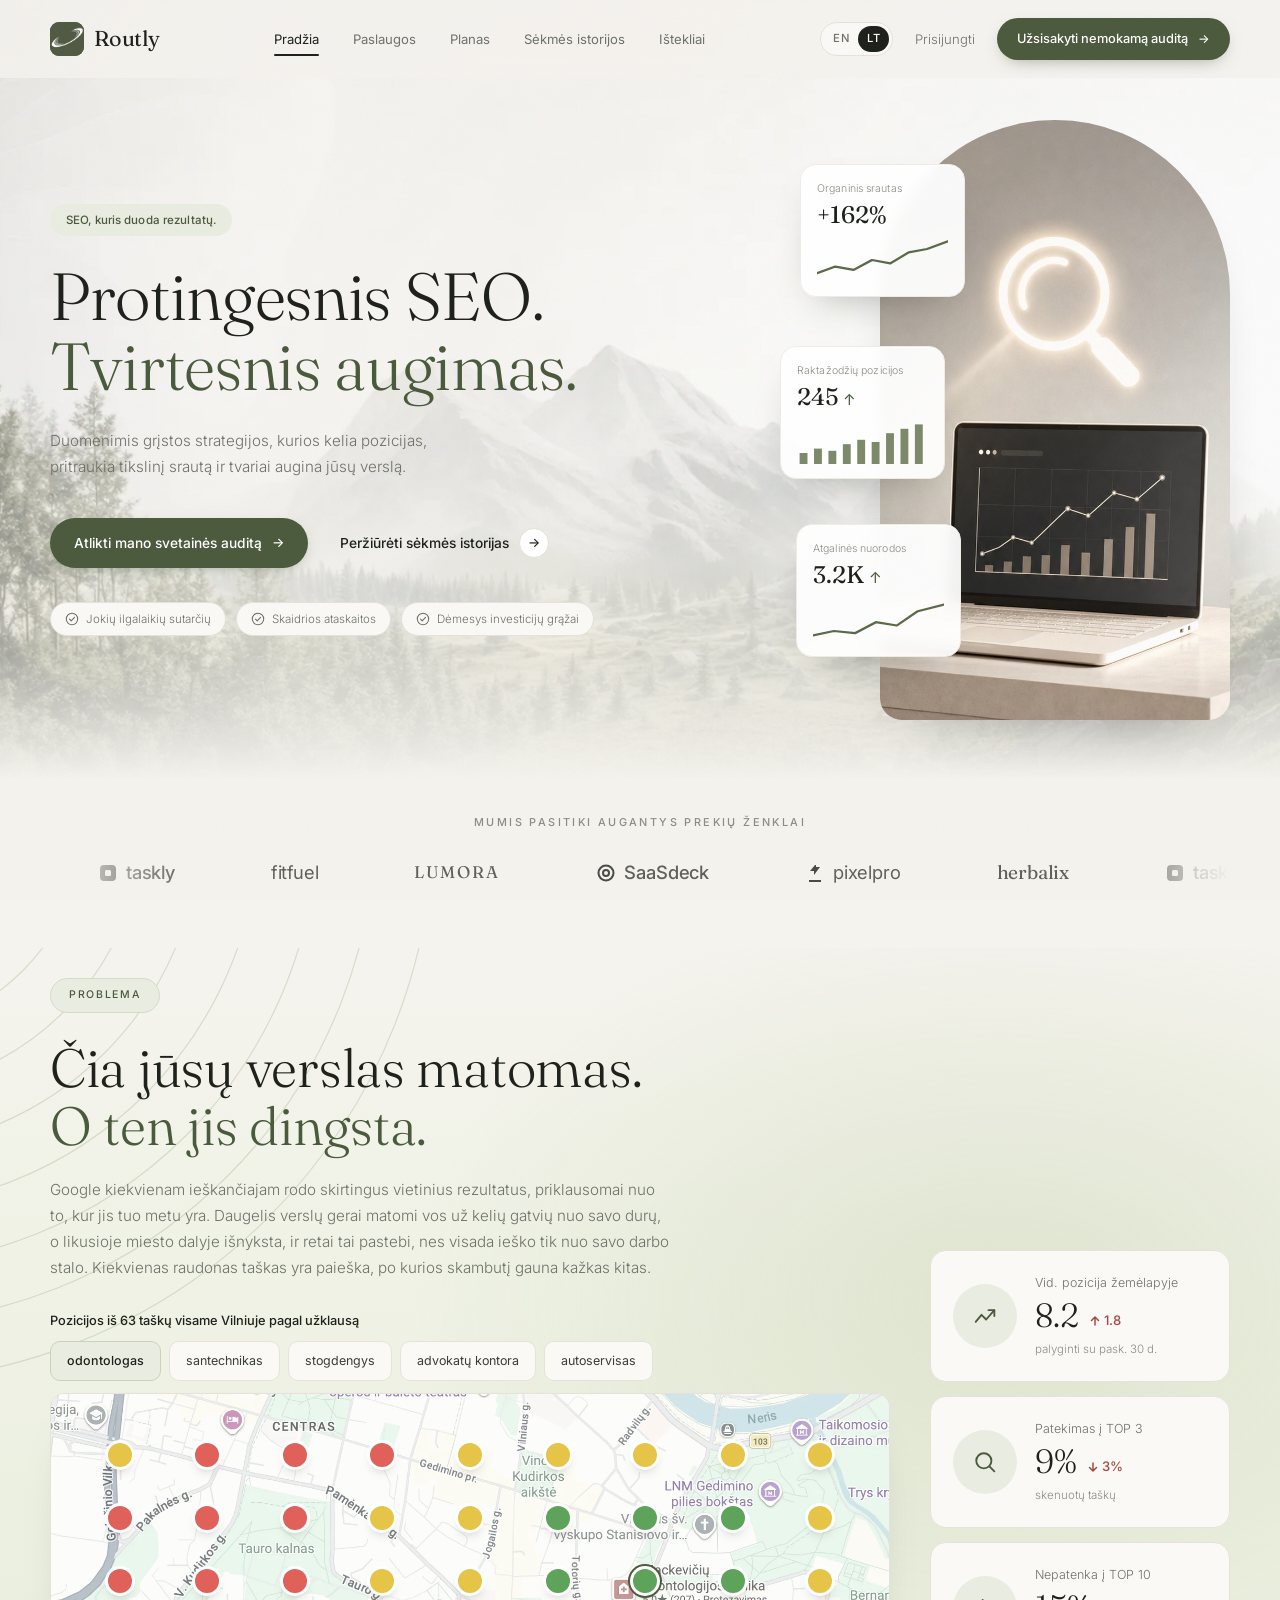
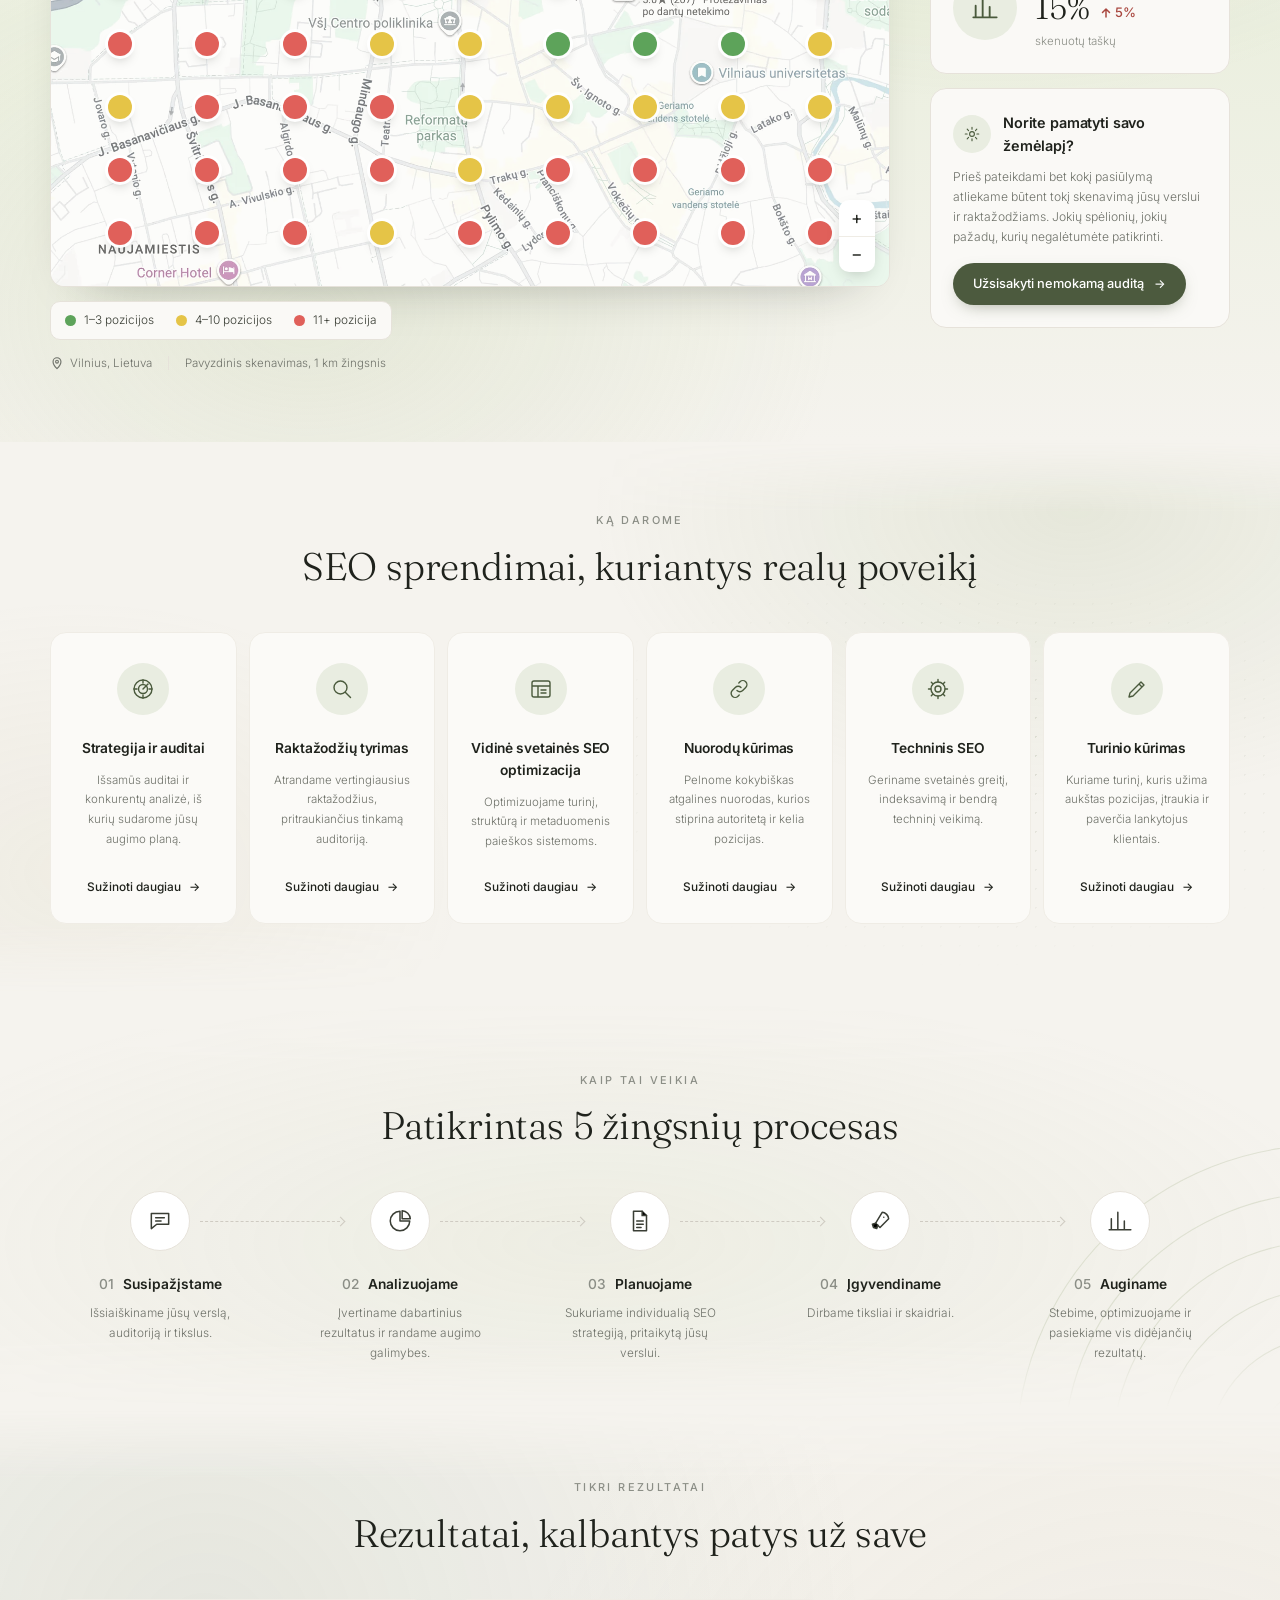
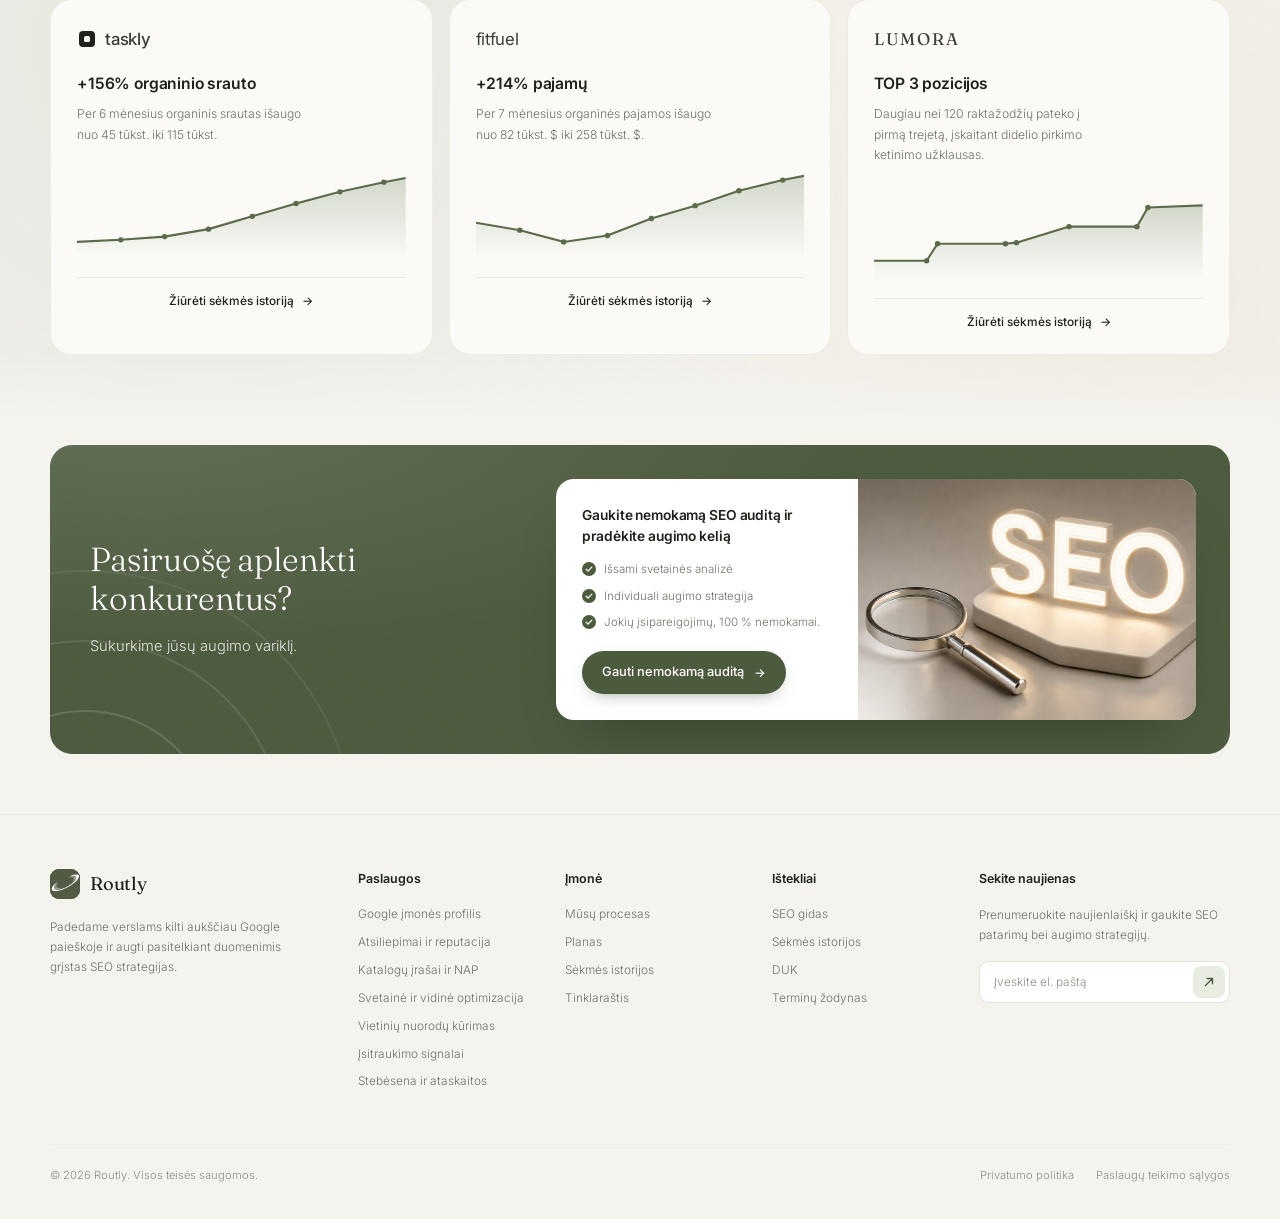
==== commit f7ce9b40: "Add services hero river backdrop, solidify podium artwork, vary result charts - Services hero: misty" ====
--- a/lt/index.html
+++ b/lt/index.html
@@ -14,7 +14,7 @@
   <link rel="icon" href="../favicon.ico" sizes="32x32" />
   <link rel="icon" type="image/png" sizes="192x192" href="../assets/favicon-192.png" />
   <link rel="apple-touch-icon" href="../assets/apple-touch-icon.png" />
-  <link rel="stylesheet" href="../styles.css?v=14" />
+  <link rel="stylesheet" href="../styles.css?v=16" />
 </head>
 <body>
 
@@ -319,9 +319,9 @@
             <p>Per 6 mėnesius organinis srautas išaugo nuo 45 tūkst. iki 115 tūkst.</p>
             <svg class="result-chart" viewBox="0 0 300 90" preserveAspectRatio="none" aria-hidden="true">
               <defs><linearGradient id="g1" x1="0" y1="0" x2="0" y2="1"><stop offset="0" stop-color="#8A9878" stop-opacity=".35"/><stop offset="1" stop-color="#8A9878" stop-opacity="0"/></linearGradient></defs>
-              <path d="M0 70 40 60 80 66 120 48 160 56 200 34 240 40 280 22 300 14 V90 H0Z" fill="url(#g1)"/>
-              <polyline points="0,70 40,60 80,66 120,48 160,56 200,34 240,40 280,22 300,14" fill="none" stroke="#5B6B4A" stroke-width="2" stroke-linejoin="round"/>
-              <g fill="#5B6B4A"><circle cx="40" cy="60" r="2.5"/><circle cx="80" cy="66" r="2.5"/><circle cx="120" cy="48" r="2.5"/><circle cx="160" cy="56" r="2.5"/><circle cx="200" cy="34" r="2.5"/><circle cx="240" cy="40" r="2.5"/><circle cx="280" cy="22" r="2.5"/></g>
+              <path d="M0 74 40 72 80 69 120 62 160 50 200 38 240 27 280 18 300 14 V90 H0Z" fill="url(#g1)"/>
+              <polyline points="0,74 40,72 80,69 120,62 160,50 200,38 240,27 280,18 300,14" fill="none" stroke="#5B6B4A" stroke-width="2" stroke-linejoin="round"/>
+              <g fill="#5B6B4A"><circle cx="40" cy="72" r="2.5"/><circle cx="80" cy="69" r="2.5"/><circle cx="120" cy="62" r="2.5"/><circle cx="160" cy="50" r="2.5"/><circle cx="200" cy="38" r="2.5"/><circle cx="240" cy="27" r="2.5"/><circle cx="280" cy="18" r="2.5"/></g>
             </svg>
             <a href="#results" class="learn">Žiūrėti sėkmės istoriją <span class="arrow">→</span></a>
           </article>
@@ -332,9 +332,9 @@
             <p>Per 7 mėnesius organinės pajamos išaugo nuo 82 tūkst. $ iki 258 tūkst. $.</p>
             <svg class="result-chart" viewBox="0 0 300 90" preserveAspectRatio="none" aria-hidden="true">
               <defs><linearGradient id="g2" x1="0" y1="0" x2="0" y2="1"><stop offset="0" stop-color="#8A9878" stop-opacity=".35"/><stop offset="1" stop-color="#8A9878" stop-opacity="0"/></linearGradient></defs>
-              <path d="M0 74 40 62 80 68 120 52 160 58 200 38 240 44 280 24 300 12 V90 H0Z" fill="url(#g2)"/>
-              <polyline points="0,74 40,62 80,68 120,52 160,58 200,38 240,44 280,24 300,12" fill="none" stroke="#5B6B4A" stroke-width="2" stroke-linejoin="round"/>
-              <g fill="#5B6B4A"><circle cx="40" cy="62" r="2.5"/><circle cx="80" cy="68" r="2.5"/><circle cx="120" cy="52" r="2.5"/><circle cx="160" cy="58" r="2.5"/><circle cx="200" cy="38" r="2.5"/><circle cx="240" cy="44" r="2.5"/><circle cx="280" cy="24" r="2.5"/></g>
+              <path d="M0 56 40 63 80 74 120 68 160 52 200 40 240 26 280 16 300 12 V90 H0Z" fill="url(#g2)"/>
+              <polyline points="0,56 40,63 80,74 120,68 160,52 200,40 240,26 280,16 300,12" fill="none" stroke="#5B6B4A" stroke-width="2" stroke-linejoin="round"/>
+              <g fill="#5B6B4A"><circle cx="40" cy="63" r="2.5"/><circle cx="80" cy="74" r="2.5"/><circle cx="120" cy="68" r="2.5"/><circle cx="160" cy="52" r="2.5"/><circle cx="200" cy="40" r="2.5"/><circle cx="240" cy="26" r="2.5"/><circle cx="280" cy="16" r="2.5"/></g>
             </svg>
             <a href="#results" class="learn">Žiūrėti sėkmės istoriją <span class="arrow">→</span></a>
           </article>
@@ -345,9 +345,9 @@
             <p>Daugiau nei 120 raktažodžių pateko į pirmą trejetą, įskaitant didelio pirkimo ketinimo užklausas.</p>
             <svg class="result-chart" viewBox="0 0 300 90" preserveAspectRatio="none" aria-hidden="true">
               <defs><linearGradient id="g3" x1="0" y1="0" x2="0" y2="1"><stop offset="0" stop-color="#8A9878" stop-opacity=".35"/><stop offset="1" stop-color="#8A9878" stop-opacity="0"/></linearGradient></defs>
-              <path d="M0 68 40 72 80 58 120 62 160 44 200 50 240 30 280 34 300 12 V90 H0Z" fill="url(#g3)"/>
-              <polyline points="0,68 40,72 80,58 120,62 160,44 200,50 240,30 280,34 300,12" fill="none" stroke="#5B6B4A" stroke-width="2" stroke-linejoin="round"/>
-              <g fill="#5B6B4A"><circle cx="40" cy="72" r="2.5"/><circle cx="80" cy="58" r="2.5"/><circle cx="120" cy="62" r="2.5"/><circle cx="160" cy="44" r="2.5"/><circle cx="200" cy="50" r="2.5"/><circle cx="240" cy="30" r="2.5"/><circle cx="280" cy="34" r="2.5"/></g>
+              <path d="M0 72 48 72 58 56 120 56 130 55 178 40 240 40 250 22 300 20 V90 H0Z" fill="url(#g3)"/>
+              <polyline points="0,72 48,72 58,56 120,56 130,55 178,40 240,40 250,22 300,20" fill="none" stroke="#5B6B4A" stroke-width="2" stroke-linejoin="round"/>
+              <g fill="#5B6B4A"><circle cx="48" cy="72" r="2.5"/><circle cx="58" cy="56" r="2.5"/><circle cx="120" cy="56" r="2.5"/><circle cx="130" cy="55" r="2.5"/><circle cx="178" cy="40" r="2.5"/><circle cx="240" cy="40" r="2.5"/><circle cx="250" cy="22" r="2.5"/></g>
             </svg>
             <a href="#results" class="learn">Žiūrėti sėkmės istoriją <span class="arrow">→</span></a>
           </article>
--- a/styles.css
+++ b/styles.css
@@ -414,7 +414,7 @@
   box-shadow: 0 24px 50px -36px rgba(31,34,28,.4);
 }
 .pm-map picture, .pm-map img { position: absolute; inset: 0; width: 100%; height: 100%; }
-.pm-map img { object-fit: cover; filter: saturate(.7) brightness(1.03); }
+.pm-map img { object-fit: cover; filter: saturate(.5) brightness(1.05); }
 .pm-map::after { content: ""; position: absolute; inset: 0; background: rgba(245,243,238,.3); pointer-events: none; }
 .pm-dots {
   position: absolute; inset: 0; z-index: 2;
@@ -507,7 +507,8 @@
 }
 
 /* ---------- section spacing ---------- */
-.services, .process, .results { padding: 70px 0; }
+.services, .results { padding: 70px 0; }
+.process { padding: 78px 0 46px; }
 
 /* ---------- decorative backdrops ---------- */
 /* shared paper grain over the whole page */
@@ -814,7 +815,26 @@
 
 /* ---------- services page ---------- */
 /* hero */
-.svc-hero { padding: 40px 0 60px; }
+.svc-hero { padding: 40px 0 110px; position: relative; margin-top: -78px; padding-top: calc(40px + 78px); }
+.svc-hero::before {
+  content: "";
+  position: absolute;
+  inset: 0;
+  z-index: 0;
+  pointer-events: none;
+  background:
+    linear-gradient(180deg, rgba(245,243,238,.3) 0%, rgba(245,243,238,.1) 28%, rgba(245,243,238,.08) 58%, rgba(245,243,238,.5) 84%, var(--bg) 100%),
+    linear-gradient(90deg, rgba(245,243,238,0) 4%, rgba(245,243,238,.3) 22%, rgba(245,243,238,.26) 42%, rgba(245,243,238,0) 62%),
+    url("assets/svc-hero-bg.webp") right 74% / 112% auto no-repeat;
+}
+.svc-hero > .container { position: relative; z-index: 1; }
+@media (max-width: 960px) {
+  .svc-hero::before {
+    background:
+      linear-gradient(180deg, rgba(245,243,238,.42) 0%, rgba(245,243,238,.24) 28%, rgba(245,243,238,.22) 58%, rgba(245,243,238,.7) 86%, var(--bg) 100%),
+      url("assets/svc-hero-bg.webp") center / cover no-repeat;
+  }
+}
 .svc-hero-grid {
   grid-template-columns: 1.05fr 0.95fr;
   grid-template-areas: "copy visual" "trust visual";
@@ -827,9 +847,9 @@
 .svc-hero-visual {
   grid-area: visual;
   display: flex; justify-content: center; align-items: center;
-  padding: 10px 0;
-}
-.svc-hero-visual picture { display: block; width: min(100%, 470px); }
+  padding: 56px 0 0;
+}
+.svc-hero-visual picture { display: block; width: min(100%, 600px); }
 .svc-hero-visual img { width: 100%; height: auto; }
 /* ---------- services hero animation ---------- */
 .svc-hero .hero-copy > * { opacity: 0; animation: rise-in .7s cubic-bezier(.2,.7,.2,1) forwards; }
@@ -1207,7 +1227,7 @@
   .step:not(:last-child)::before, .step:not(:last-child)::after { display: none; }
   .result-grid { grid-template-columns: 1fr; }
   .svc-hero-grid { grid-template-columns: 1fr; grid-template-areas: "copy" "visual" "trust"; gap: 36px; }
-  .svc-hero-visual picture { width: min(100%, 420px); }
+  .svc-hero-visual picture { width: min(100%, 500px); }
   .trust-bar { justify-self: center; justify-content: center; }
   .offer-grid { grid-template-columns: repeat(2, 1fr); }
   .offer-card-wide { grid-column: 1 / -1; }
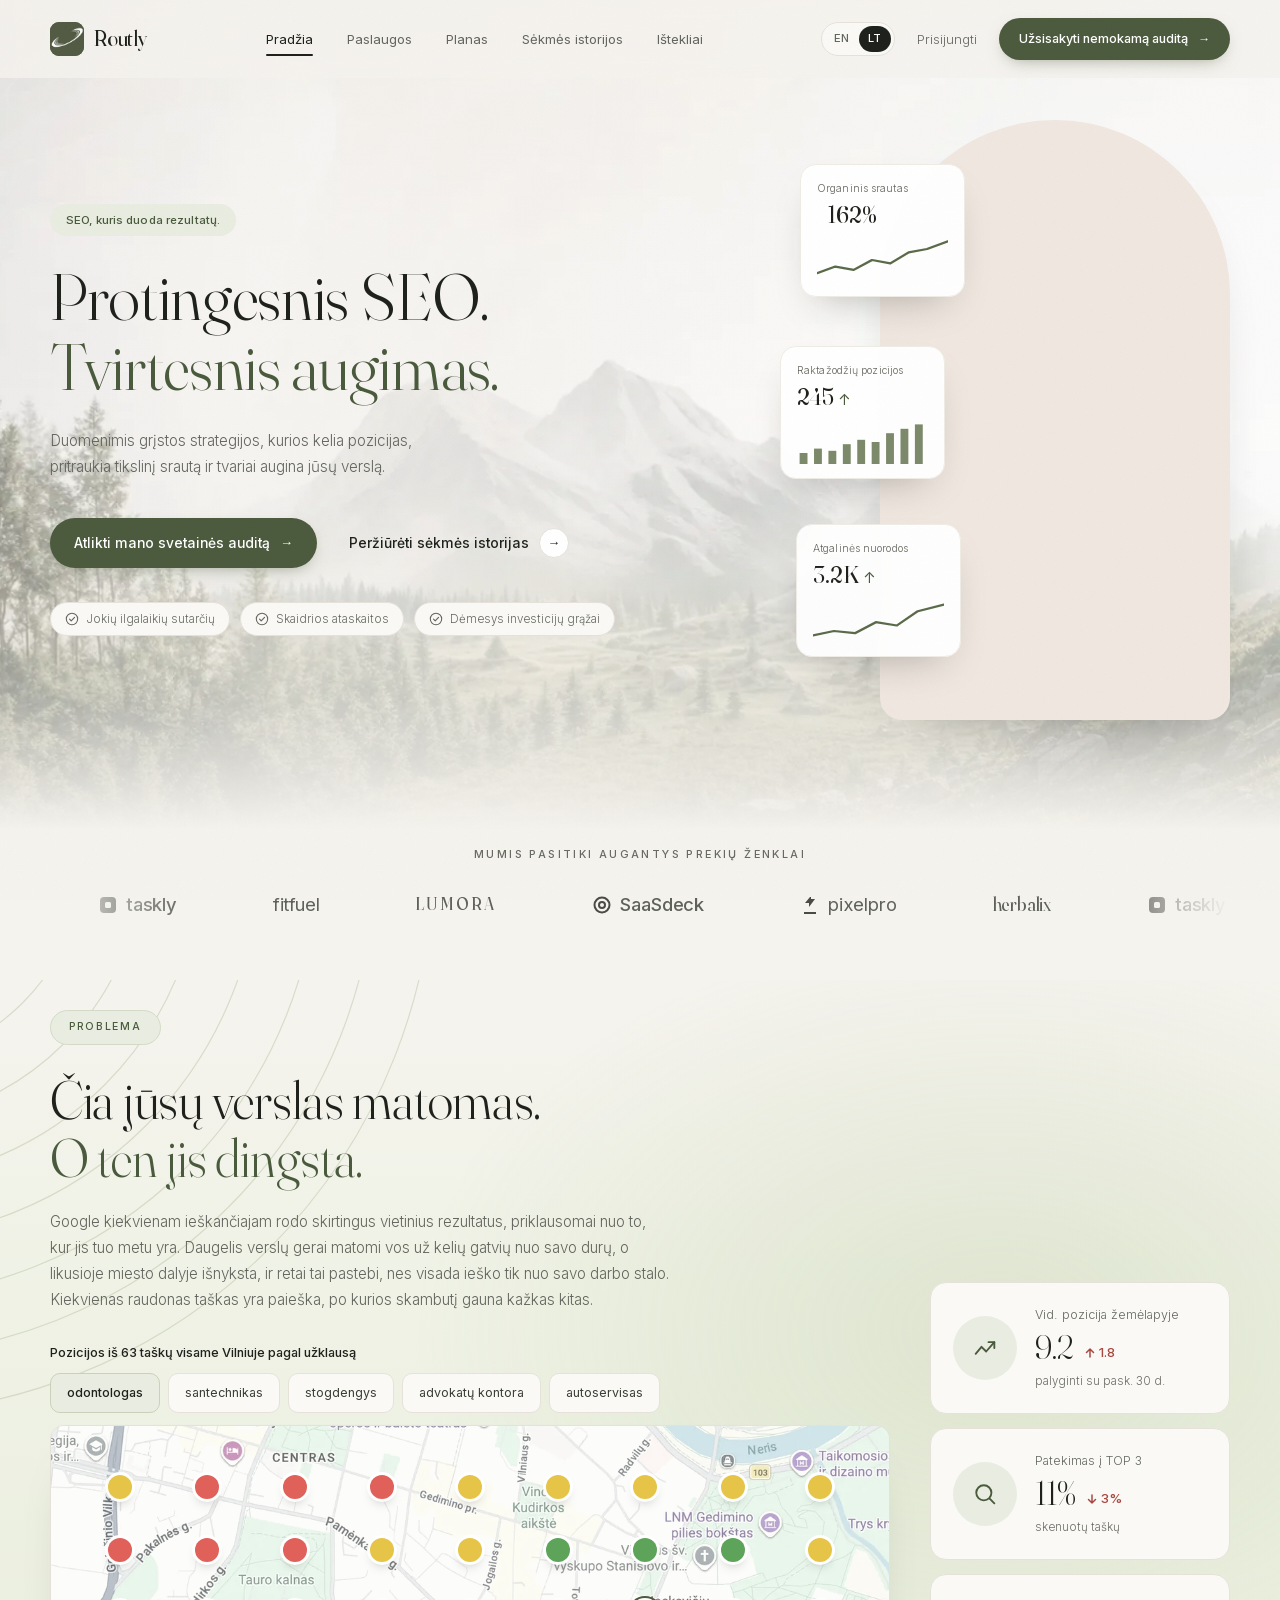
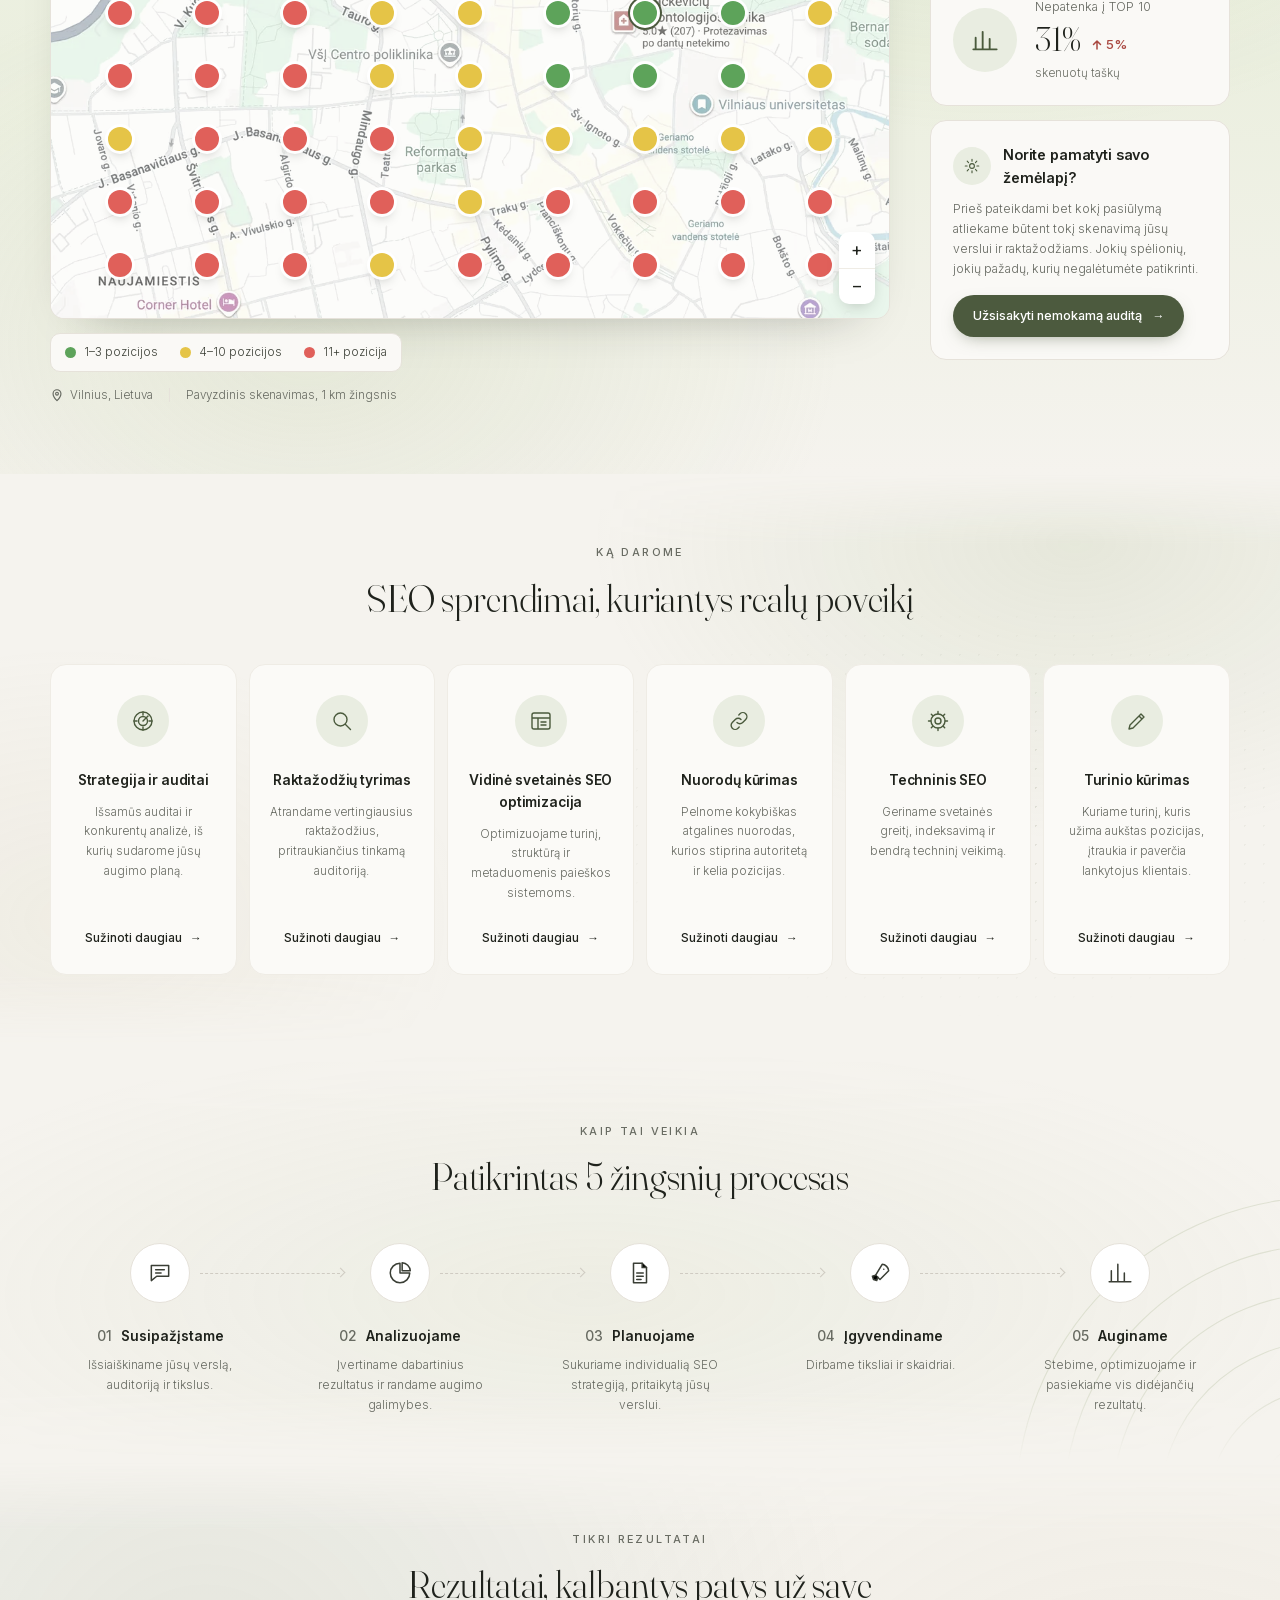
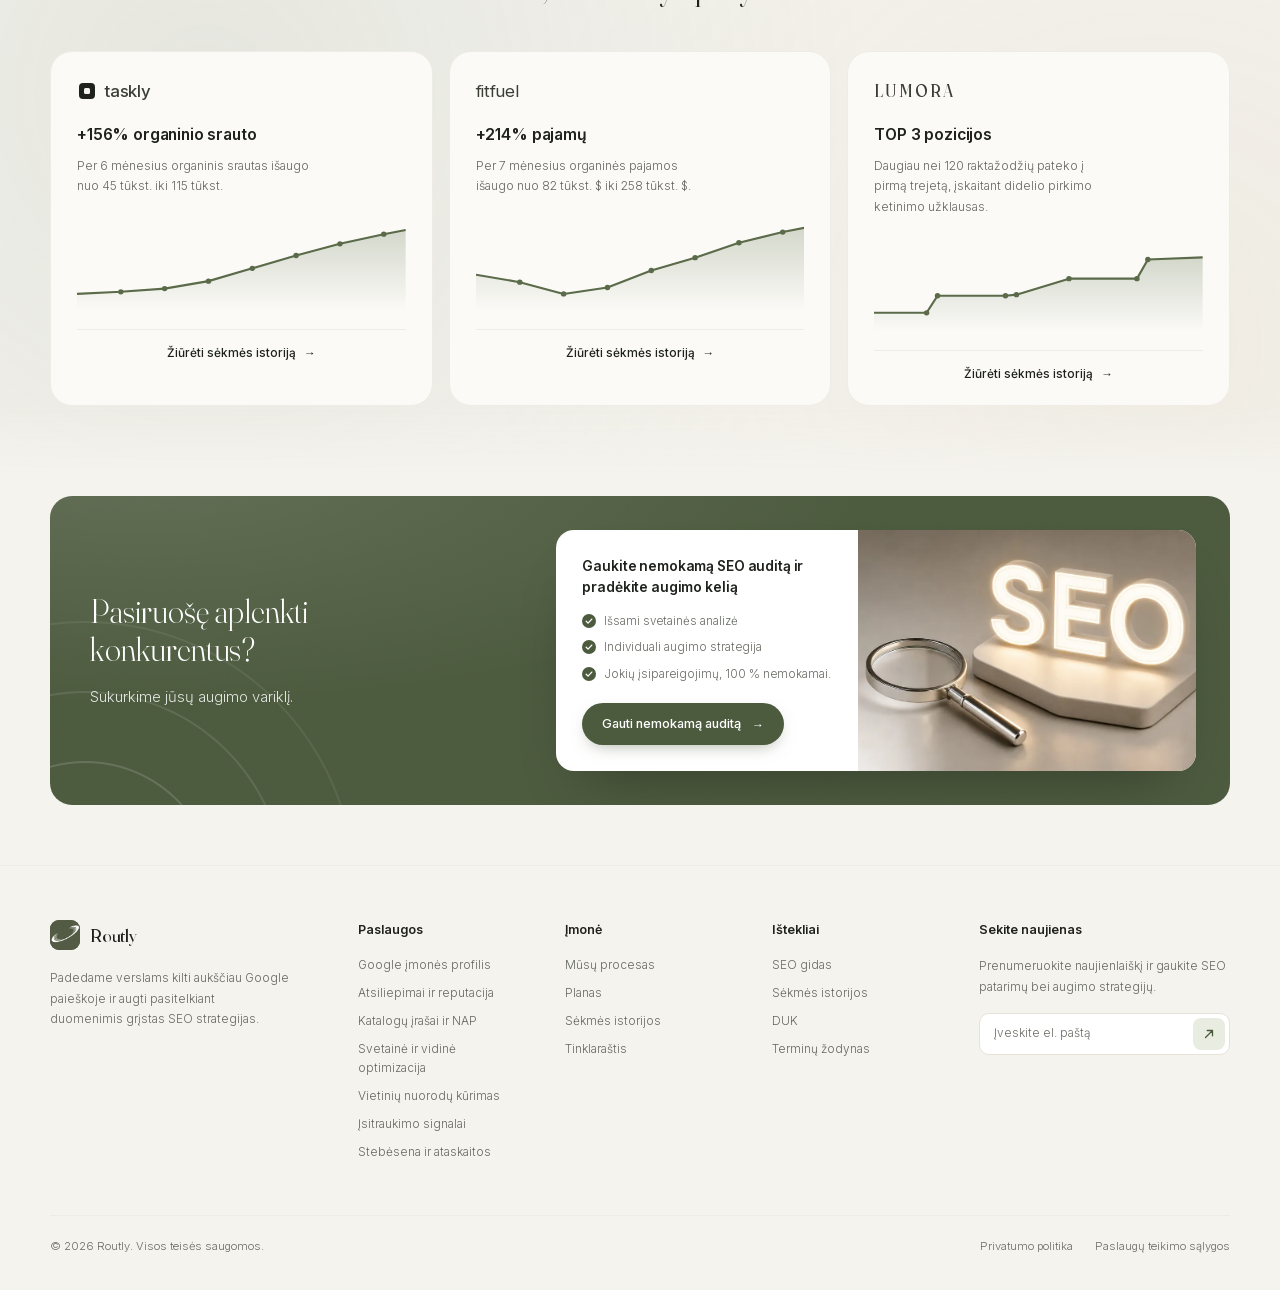
==== commit db7a41da: "SEO max: Lighthouse 100s desktop + mobile - Absolute hreflang + canonical, OG/Twitter meta, JSON-LD," ====
--- a/lt/index.html
+++ b/lt/index.html
@@ -3,18 +3,40 @@
 <head>
   <meta charset="UTF-8" />
   <meta name="viewport" content="width=device-width, initial-scale=1.0" />
+  <meta name="theme-color" content="#F5F3EE" />
+  <link rel="preload" media="(min-width: 961px)" href="../assets/hero-bg.webp" as="image" type="image/webp" fetchpriority="high" />
+  <link rel="preload" media="(max-width: 960px)" href="../assets/hero-480.webp" as="image" type="image/webp" fetchpriority="high" />
+  <link rel="preload" href="../assets/fonts/fraunces-latin.woff2" as="font" type="font/woff2" crossorigin />
+  <link rel="preload" href="../assets/fonts/inter-latin.woff2" as="font" type="font/woff2" crossorigin />
+  <link rel="preload" href="../assets/fonts/fraunces-latin-ext.woff2" as="font" type="font/woff2" crossorigin />
+  <link rel="preload" href="../assets/fonts/inter-latin-ext.woff2" as="font" type="font/woff2" crossorigin />
+  <link rel="preload" href="../assets/fonts/fraunces-latin-ext.woff2" as="font" type="font/woff2" crossorigin />
   <title>Routly | Protingesnis SEO. Tvirtesnis augimas.</title>
   <meta name="description" content="Routly yra duomenimis grįsta SEO agentūra. Keliame pozicijas Google paieškoje, pritraukiame tikslinį srautą ir tvariai auginame jūsų verslą." />
-  <link rel="preconnect" href="https://fonts.googleapis.com" />
-  <link rel="preconnect" href="https://fonts.gstatic.com" crossorigin />
-  <link href="https://fonts.googleapis.com/css2?family=Fraunces:opsz,wght@9..144,300;9..144,400;9..144,500&family=Inter:wght@300;400;500;600&display=swap" rel="stylesheet" />
-  <link rel="alternate" hreflang="en" href="../index.html" />
-  <link rel="alternate" hreflang="lt" href="index.html" />
-  <link rel="alternate" hreflang="x-default" href="../index.html" />
+  <link rel="canonical" href="https://seo-landing-page-nine.vercel.app/lt/" />
+  <link rel="alternate" hreflang="en" href="https://seo-landing-page-nine.vercel.app/" />
+  <link rel="alternate" hreflang="lt" href="https://seo-landing-page-nine.vercel.app/lt/" />
+  <link rel="alternate" hreflang="x-default" href="https://seo-landing-page-nine.vercel.app/" />
+  <meta property="og:type" content="website" />
+  <meta property="og:site_name" content="Routly" />
+  <meta property="og:url" content="https://seo-landing-page-nine.vercel.app/lt/" />
+  <meta property="og:title" content="Routly | Protingesnis SEO. Tvirtesnis augimas." />
+  <meta property="og:description" content="Routly yra duomenimis grįsta SEO agentūra. Keliame pozicijas Google paieškoje, pritraukiame tikslinį srautą ir tvariai auginame jūsų verslą." />
+  <meta property="og:image" content="https://seo-landing-page-nine.vercel.app/assets/og-image.jpg" />
+  <meta property="og:image:width" content="1200" />
+  <meta property="og:image:height" content="630" />
+  <meta property="og:image:alt" content="Routly, data-led SEO agency" />
+  <meta property="og:locale" content="lt_LT" />
+  <meta property="og:locale:alternate" content="en_US" />
+  <meta name="twitter:card" content="summary_large_image" />
+  <meta name="twitter:title" content="Routly | Protingesnis SEO. Tvirtesnis augimas." />
+  <meta name="twitter:description" content="Routly yra duomenimis grįsta SEO agentūra. Keliame pozicijas Google paieškoje, pritraukiame tikslinį srautą ir tvariai auginame jūsų verslą." />
+  <meta name="twitter:image" content="https://seo-landing-page-nine.vercel.app/assets/og-image.jpg" />
   <link rel="icon" href="../favicon.ico" sizes="32x32" />
   <link rel="icon" type="image/png" sizes="192x192" href="../assets/favicon-192.png" />
   <link rel="apple-touch-icon" href="../assets/apple-touch-icon.png" />
-  <link rel="stylesheet" href="../styles.css?v=16" />
+  <style id="site-css">@keyframes card-in{0%{opacity:0;transform:translateY(18px) scale(.97)}to{opacity:1;transform:translateY(0) scale(1)}}@keyframes card-float{0%,to{transform:translateY(0)}50%{transform:translateY(-6px)}}@keyframes line-draw{to{stroke-dashoffset:0}}@keyframes bar-grow{to{transform:scaleY(1)}}@keyframes logo-scroll{0%{transform:translateX(-50%)}to{transform:translateX(0)}}@keyframes rise-in{0%{opacity:0;transform:translateY(14px)}to{opacity:1;transform:translateY(0)}}@keyframes visual-in{0%{opacity:0;transform:translateY(22px) scale(.97)}to{opacity:1;transform:translateY(0) scale(1)}}@keyframes visual-float{0%,to{transform:translateY(0)}50%{transform:translateY(-8px)}}@keyframes panel-in{0%{opacity:0;transform:translateY(-6px)}to{opacity:1;transform:none}}@keyframes icon-pop{0%{opacity:0;transform:scale(.8)}to{opacity:1;transform:scale(1)}}@keyframes path-reveal{to{clip-path:inset(-40px -20px -40px -20px)}}@keyframes rocket-float{0%,to{transform:translate(0,0)}50%{transform:translate(3px,-5px)}}@font-face{font-family:"Fraunces";font-style:italic;font-weight:300;font-display:swap;src:url(/assets/fonts/fraunces-italic-latin-ext.woff2)format("woff2");unicode-range:U+0100-02BA,U+02BD-02C5,U+02C7-02CC,U+02CE-02D7,U+02DD-02FF,U+0304,U+0308,U+0329,U+1D00-1DBF,U+1E00-1E9F,U+1EF2-1EFF,U+2020,U+20A0-20AB,U+20AD-20C0,U+2113,U+2C60-2C7F,U+A720-A7FF}@font-face{font-family:"Fraunces";font-style:italic;font-weight:300;font-display:swap;src:url(/assets/fonts/fraunces-italic-latin.woff2)format("woff2");unicode-range:U+0000-00FF,U+0131,U+0152-0153,U+02BB-02BC,U+02C6,U+02DA,U+02DC,U+0304,U+0308,U+0329,U+2000-206F,U+20AC,U+2122,U+2191,U+2193,U+2212,U+2215,U+FEFF,U+FFFD}@font-face{font-family:"Fraunces";font-style:normal;font-weight:300 500;font-display:swap;src:url(/assets/fonts/fraunces-latin-ext.woff2)format("woff2");unicode-range:U+0100-02BA,U+02BD-02C5,U+02C7-02CC,U+02CE-02D7,U+02DD-02FF,U+0304,U+0308,U+0329,U+1D00-1DBF,U+1E00-1E9F,U+1EF2-1EFF,U+2020,U+20A0-20AB,U+20AD-20C0,U+2113,U+2C60-2C7F,U+A720-A7FF}@font-face{font-family:"Fraunces";font-style:normal;font-weight:300 500;font-display:swap;src:url(/assets/fonts/fraunces-latin.woff2)format("woff2");unicode-range:U+0000-00FF,U+0131,U+0152-0153,U+02BB-02BC,U+02C6,U+02DA,U+02DC,U+0304,U+0308,U+0329,U+2000-206F,U+20AC,U+2122,U+2191,U+2193,U+2212,U+2215,U+FEFF,U+FFFD}@font-face{font-family:"Inter";font-style:normal;font-weight:300 600;font-display:swap;src:url(/assets/fonts/inter-latin-ext.woff2)format("woff2");unicode-range:U+0100-02BA,U+02BD-02C5,U+02C7-02CC,U+02CE-02D7,U+02DD-02FF,U+0304,U+0308,U+0329,U+1D00-1DBF,U+1E00-1E9F,U+1EF2-1EFF,U+2020,U+20A0-20AB,U+20AD-20C0,U+2113,U+2C60-2C7F,U+A720-A7FF}@font-face{font-family:"Inter";font-style:normal;font-weight:300 600;font-display:swap;src:url(/assets/fonts/inter-latin.woff2)format("woff2");unicode-range:U+0000-00FF,U+0131,U+0152-0153,U+02BB-02BC,U+02C6,U+02DA,U+02DC,U+0304,U+0308,U+0329,U+2000-206F,U+20AC,U+2122,U+2191,U+2193,U+2212,U+2215,U+FEFF,U+FFFD}:root{--bg:#F5F3EE;--bg-2:#FAF9F6;--card:#FBFAF7;--line:#E6E2DA;--line-2:#EFECE5;--ink:#1F221C;--ink-2:#3A3E35;--muted:#63665E;--muted-2:#686B62;--olive:#4C5A3E;--olive-dark:#3F4C33;--olive-text:#4A5A3C;--sage:#E9EDE1;--sage-2:#DFE5D3;--white:#FFFFFF;--serif:"Fraunces", "Iowan Old Style", Georgia, serif;--sans:"Inter", -apple-system, BlinkMacSystemFont, "Segoe UI", Helvetica, Arial, sans-serif;--radius-lg:22px;--radius-md:16px;--radius-sm:12px;--container:1180px}*{box-sizing:border-box;margin:0;padding:0}html{scroll-behavior:smooth;-webkit-text-size-adjust:100%}body,h1,h2{font-weight:300;color:var(--ink)}body{font-family:var(--sans);background:var(--bg);line-height:1.6;-webkit-font-smoothing:antialiased}img,svg{display:block;max-width:100%}a{color:inherit;text-decoration:none}ol,ul{list-style:none}button,input{font:inherit}.container{width:min(var(--container),calc(100% - 48px));margin:0 auto}h1,h2{letter-spacing:-.005em;font-family:var(--serif);font-size:clamp(2.6rem,5.2vw,4.25rem);line-height:1.05}.pm-head h2 em,h1 em{font-style:normal;color:var(--olive-text)}h2{font-size:clamp(1.9rem,3vw,2.5rem);line-height:1.15}h3{font-size:.98rem;font-weight:600;letter-spacing:-.01em}p{color:var(--muted)}.btn,.eyebrow{font-weight:500}.eyebrow,h2{text-align:center}.eyebrow{font-size:.68rem;letter-spacing:.22em;text-transform:uppercase;color:var(--muted-2);margin-bottom:14px}.btn{display:inline-flex;align-items:center;gap:10px;padding:14px 24px;border-radius:999px;font-size:.86rem;white-space:nowrap;transition:background .18s ease,transform .18s ease,box-shadow .18s ease}.btn .arrow{font-size:.95em;transition:transform .18s ease}.btn:hover .arrow{transform:translateX(3px)}.btn-primary{background:var(--olive);color:var(--white);box-shadow:0 6px 18px -8px rgba(76,90,62,.6)}.btn-primary:hover{background:var(--olive-dark)}.btn-sm{padding:11px 20px;font-size:.8rem}.btn-ghost{background:0 0;color:var(--ink);padding-left:10px;padding-right:10px}.circle-arrow{display:inline-grid;place-items:center;width:30px;height:30px;border-radius:50%;border:1px solid var(--line);background:var(--white);font-size:.8rem;color:var(--ink);transition:transform .18s ease,border-color .18s ease}.btn-ghost:hover .circle-arrow{transform:translateX(3px);border-color:var(--olive)}.nav{position:sticky;top:0;z-index:50;background:rgba(245,243,238,.86);backdrop-filter:blur(10px);-webkit-backdrop-filter:blur(10px)}.nav-inner{display:flex;align-items:center;justify-content:space-between;height:78px}.brand{display:inline-flex;align-items:center;gap:10px}.brand-mark{width:34px;height:34px;border-radius:9px;background:var(--olive);color:var(--white);display:grid;place-items:center}.brand-mark svg{width:20px;height:20px}.brand-mark img{width:100%;height:100%;object-fit:cover;border-radius:inherit}.brand-name{font-family:var(--serif);font-size:1.35rem;font-weight:400;color:var(--ink);letter-spacing:-.01em}.nav-links{display:flex;gap:34px;font-size:.82rem;font-weight:400;color:var(--muted)}.nav-links a{position:relative;padding:6px 0;transition:color .15s ease}.lang-switch a:hover,.nav-links a.active,.nav-links a:hover,.nav-login:hover{color:var(--ink)}.nav-links a.active::after{content:"";position:absolute;left:0;right:0;bottom:0;height:1.5px;background:var(--ink);border-radius:2px}.nav-actions{display:flex;align-items:center;gap:22px}.nav-login{font-size:.82rem;color:var(--muted)}.lang-switch{display:inline-flex;align-items:center;border:1px solid var(--line);border-radius:999px;padding:3px;font-size:.7rem;font-weight:500;letter-spacing:.04em;background:var(--bg-2)}.lang-switch a{padding:4px 9px;border-radius:999px;color:var(--muted);transition:color .15s ease,background .15s ease}.lang-switch a.is-active{background:var(--ink);color:var(--white)}.hero{padding:42px 0 60px}.home-hero{position:relative;margin-top:-78px;padding-top:calc(42px + 78px);padding-bottom:110px}.home-hero::before{content:"";position:absolute;inset:0;z-index:0;background:linear-gradient(180deg,rgba(245,243,238,.3) 0%,rgba(245,243,238,.1) 28%,rgba(245,243,238,.08) 58%,rgba(245,243,238,.5) 84%,var(--bg) 100%),linear-gradient(90deg,rgba(245,243,238,0) 4%,rgba(245,243,238,.3) 22%,rgba(245,243,238,.26) 42%,rgba(245,243,238,0) 62%),url(/assets/hero-bg.webp)right 62%/112%auto no-repeat;pointer-events:none}.home-hero>.container{position:relative;z-index:1}@media (max-width:960px){.home-hero::before{background:linear-gradient(180deg,rgba(245,243,238,.42) 0%,rgba(245,243,238,.24) 28%,rgba(245,243,238,.22) 58%,rgba(245,243,238,.7) 86%,var(--bg) 100%),url(/assets/hero-bg-960.webp)center/cover no-repeat}}.hero-grid{display:grid;grid-template-columns:1.05fr .95fr;gap:40px;align-items:center}.pill,.stat-value .up{color:var(--olive-text)}.pill,.trust-chips li{border-radius:999px;font-size:.72rem}.pill{display:inline-block;padding:7px 16px;background:var(--sage);font-weight:500;letter-spacing:.01em}.hero-copy h1,.pill{margin-bottom:26px}.lede{max-width:420px;font-size:.95rem;line-height:1.7;margin-bottom:34px}.hero-ctas{display:flex;align-items:center;gap:22px;margin-bottom:30px}.trust-chips{display:flex;flex-wrap:wrap;gap:10px}.trust-chips li{display:inline-flex;align-items:center;gap:7px;padding:7px 14px;border:1px solid var(--line);color:var(--muted);background:var(--bg-2)}.trust-chips svg{width:14px;height:14px;color:var(--muted)}.hero-visual{display:flex;justify-content:flex-end}.hero-stage{position:relative;width:350px;margin-left:90px}.hero-arch{position:relative;width:100%;height:600px;border-radius:175px 175px 22px 22px;overflow:hidden;background:#f0e7e0;box-shadow:0 30px 60px -40px rgba(31,34,28,.45)}.hero-arch img{position:absolute;width:172.5%;max-width:none;height:auto;left:-68.3%;top:-8.3%}.stat-card{position:absolute;width:165px;padding:16px 16px 14px;border-radius:var(--radius-md);background:rgba(255,255,255,.94);border:1px solid var(--line-2);box-shadow:0 18px 40px -20px rgba(31,34,28,.35),0 1px 0 rgba(255,255,255,.7) inset;backdrop-filter:blur(6px);-webkit-backdrop-filter:blur(6px)}.stat-label{display:block;font-size:.66rem;color:var(--muted-2);margin-bottom:4px;letter-spacing:.01em}.stat-value{display:block;font-family:var(--serif);font-size:1.5rem;font-weight:400;color:var(--ink);line-height:1.1;margin-bottom:10px}.stat-value .up{font-family:var(--sans);font-size:.95rem}.stat-chart{width:100%;height:44px}.stat-1{left:-80px;top:44px}.stat-2{left:-100px;top:226px}.stat-3{left:-84px;top:404px}.stat-card{opacity:0;animation:card-in .8s cubic-bezier(.2,.7,.2,1) both,card-float 6s ease-in-out infinite}.stat-1{animation-delay:.15s,.95s}.stat-2{animation-delay:.35s,1.15s;animation-duration:.8s,7s}.stat-3{animation-delay:.55s,1.35s;animation-duration:.8s,6.5s}.stat-chart polyline{stroke-dasharray:1;stroke-dashoffset:1;animation:line-draw 1.4s cubic-bezier(.4,0,.2,1) forwards}.stat-1 .stat-chart polyline{animation-delay:.55s}.stat-3 .stat-chart polyline{animation-delay:.95s}.stat-chart.bars rect{transform-box:fill-box;transform-origin:bottom;transform:scaleY(0);animation:bar-grow .7s cubic-bezier(.2,.7,.2,1) forwards}.stat-chart.bars rect:nth-child(1){animation-delay:.7s}.stat-chart.bars rect:nth-child(2){animation-delay:.78s}.stat-chart.bars rect:nth-child(3){animation-delay:.86s}.stat-chart.bars rect:nth-child(4){animation-delay:.94s}.stat-chart.bars rect:nth-child(5){animation-delay:1.02s}.stat-chart.bars rect:nth-child(6){animation-delay:1.1s}.stat-chart.bars rect:nth-child(7){animation-delay:1.18s}.stat-chart.bars rect:nth-child(8){animation-delay:1.26s}.stat-chart.bars rect:nth-child(9){animation-delay:1.34s}.stat-value .count{font-variant-numeric:tabular-nums}@media (prefers-reduced-motion:reduce){.stat-card{opacity:1;animation:none}.stat-chart polyline{stroke-dasharray:none;stroke-dashoffset:0;animation:none}.stat-chart.bars rect{transform:none;animation:none}}.logos{padding:16px 0 60px}.logos .eyebrow{margin-bottom:26px}.logo-marquee{overflow:hidden;-webkit-mask-image:linear-gradient(90deg,transparent,#000 12%,#000 88%,transparent);mask-image:linear-gradient(90deg,transparent,#000 12%,#000 88%,transparent)}.logo-track{display:flex;width:max-content;animation:logo-scroll 28s linear infinite}.logo-marquee:hover .logo-track{animation-play-state:paused}.logo,.logo-row{align-items:center}.logo-row{display:flex;gap:0;flex-shrink:0}.logo-row li{padding:0 48px;white-space:nowrap}.logo{display:inline-flex;gap:8px;font-size:1.15rem;font-weight:500;color:var(--ink-2);opacity:.8;letter-spacing:-.01em}.logo-icon{width:20px;height:20px;color:var(--ink)}.logo-icon svg{width:100%;height:100%}.logo.fitfuel,.logo.lumora{font-family:var(--sans);font-weight:400;letter-spacing:-.02em}.logo.lumora{font-family:var(--serif);letter-spacing:.12em;font-size:1.05rem}.logo.saasdeck{font-weight:500}.logo.herbalix,.logo.pixelpro{font-weight:400}.logo.herbalix{font-family:var(--serif);font-size:1.2rem}.problem{padding:30px 0 70px;position:relative}.problem::before{z-index:0;background:radial-gradient(ellipse 900px 620px at 78% 32%,rgba(154,175,120,.2),transparent 65%),radial-gradient(ellipse 760px 540px at 24% 88%,rgba(183,199,152,.22),transparent 70%),url("data:image/svg+xml,%3Csvg%20xmlns%3D'http%3A%2F%2Fwww.w3.org%2F2000%2Fsvg'%20width%3D'600'%20height%3D'600'%3E%3Cg%20fill%3D'none'%20stroke%3D'%23aeb996'%20stroke-width%3D'1.2'%20opacity%3D'.4'%3E%3Ccircle%20cx%3D'-60'%20cy%3D'-60'%20r%3D'100'%2F%3E%3Ccircle%20cx%3D'-60'%20cy%3D'-60'%20r%3D'158'%2F%3E%3Ccircle%20cx%3D'-60'%20cy%3D'-60'%20r%3D'216'%2F%3E%3Ccircle%20cx%3D'-60'%20cy%3D'-60'%20r%3D'274'%2F%3E%3Ccircle%20cx%3D'-60'%20cy%3D'-60'%20r%3D'332'%2F%3E%3Ccircle%20cx%3D'-60'%20cy%3D'-60'%20r%3D'390'%2F%3E%3Ccircle%20cx%3D'-60'%20cy%3D'-60'%20r%3D'448'%2F%3E%3Ccircle%20cx%3D'-60'%20cy%3D'-60'%20r%3D'506'%2F%3E%3Ccircle%20cx%3D'-60'%20cy%3D'-60'%20r%3D'564'%2F%3E%3C%2Fg%3E%3C%2Fsvg%3E")no-repeat -70px -70px,linear-gradient(180deg,var(--bg) 0%,#eff2e5 30%,#ebefdf 62%,var(--bg) 100%)}.problem>.container{position:relative;z-index:1}.pm-grid{display:grid;grid-template-columns:minmax(0,1fr) 300px;gap:40px;align-items:end}.pm-main{min-width:0}.pm-head{margin-bottom:30px}.pm-pill{display:inline-block;padding:8px 18px;border-radius:999px;background:var(--sage);border:1px solid #d3dbc6;color:var(--olive-text);font-size:.66rem;font-weight:500;letter-spacing:.16em;text-transform:uppercase;margin-bottom:26px}.pm-head h2{text-align:left;font-size:clamp(2.2rem,4.2vw,3.4rem);line-height:1.08;margin-bottom:22px;max-width:13em}.pm-lede{max-width:620px;font-size:.95rem;line-height:1.7}.pm-bar{display:flex;justify-content:space-between;align-items:flex-end;gap:20px;margin-bottom:12px}.pm-bar-label{font-size:.8rem;font-weight:500;color:var(--ink);margin-bottom:10px}.pm-chips{display:flex;flex-wrap:wrap;gap:8px}.pm-chip,.pm-map{border:1px solid var(--line)}.pm-chip{padding:9px 16px;border-radius:10px;background:var(--bg-2);color:var(--ink-2);font-size:.78rem;font-weight:400;cursor:pointer;transition:background .18s ease,border-color .18s ease,color .18s ease}.pm-chip:hover{border-color:#c9d2b8;background:var(--card)}.pm-chip.is-active{background:var(--sage);border-color:#c9d2b8;color:var(--ink);font-weight:500}.pm-map{position:relative;aspect-ratio:1600/941;border-radius:14px;overflow:hidden;background:#edeae3;box-shadow:0 24px 50px -36px rgba(31,34,28,.4)}.pm-map img,.pm-map picture{position:absolute;inset:0;width:100%;height:100%}.pm-map img{object-fit:cover;filter:saturate(.5) brightness(1.05)}.pm-map::after,.problem::before,.services::after,.services::before,body::after{content:"";position:absolute;inset:0;pointer-events:none}.pm-map::after{background:rgba(245,243,238,.3)}.pm-dots{position:absolute;inset:0;z-index:2;display:grid;grid-template-columns:repeat(9,1fr);grid-template-rows:repeat(7,1fr);padding:3.5% 3% 2.5%}.pm-dot{position:relative;place-self:center;width:24px;height:24px;border-radius:50%;box-shadow:0 0 0 3px rgba(255,255,255,.96),0 6px 12px -4px rgba(31,34,28,.35);transition:background-color .35s ease}.pm-dot.g,.pm-legend .g{background:#5da35a}.pm-dot.y,.pm-legend .y{background:#e5c447}.pm-dot.r,.pm-legend .r{background:#e0605a}.pm-dot.is-you{box-shadow:0 0 0 3px #fff,0 0 0 5px var(--olive),0 6px 12px -4px rgba(31,34,28,.35)}.pm-zoom{position:absolute;right:14px;bottom:14px;z-index:3;display:flex;flex-direction:column;background:var(--white);border-radius:10px;box-shadow:0 6px 18px -8px rgba(31,34,28,.4);overflow:hidden;color:var(--ink);font-size:1.1rem;font-weight:400}.pm-zoom span{width:36px;height:36px;display:grid;place-items:center}.pm-zoom span+span{border-top:1px solid var(--line-2)}.pm-under{margin-top:14px}.pm-legend{display:inline-flex;gap:22px;padding:9px 14px;border:1px solid var(--line);border-radius:10px;background:var(--bg-2);font-size:.74rem;color:var(--ink-2)}.pm-foot span,.pm-legend li{display:inline-flex;align-items:center;gap:8px}.pm-legend i{width:11px;height:11px;border-radius:50%}.pm-foot{display:flex;align-items:center;gap:16px;margin-top:14px;font-size:.72rem;color:var(--muted)}.pm-foot span{gap:6px}.pm-foot svg{width:14px;height:14px;color:var(--muted)}.pm-sep{width:1px;height:14px;background:var(--line)}.pm-side{display:grid;gap:14px;padding-bottom:44px}.pm-stat{display:flex;align-items:center;gap:18px;padding:22px;border:1px solid var(--line);border-radius:16px;background:var(--bg-2)}.pm-stat-icon{width:64px;height:64px;flex-shrink:0;border-radius:50%;background:var(--sage);color:var(--olive-text);display:grid;place-items:center}.pm-stat-icon svg{width:28px;height:28px}.pm-stat-body{display:block;min-width:0}.pm-stat-label{display:block;font-size:.78rem;color:var(--muted);margin-bottom:6px}.pm-stat-value{display:flex;align-items:baseline;gap:10px;font-family:var(--serif);font-size:2.1rem;line-height:1;color:var(--ink);margin-bottom:8px}.pm-count{font-variant-numeric:tabular-nums}.pm-delta{display:inline-flex;align-items:center;gap:3px;font-family:var(--sans);font-size:.82rem;font-weight:500;color:var(--olive-text)}.pm-delta svg{width:12px;height:12px}.pm-delta.bad{color:#a94840}.sr-only{position:absolute;width:1px;height:1px;padding:0;margin:-1px;overflow:hidden;clip:rect(0 0 0 0);white-space:nowrap;border:0}.pm-stat-sub{display:block;font-size:.72rem;color:var(--muted-2)}.pm-cta{padding:22px;border:1px solid var(--line);border-radius:16px;background:var(--bg-2)}.pm-cta-head{display:flex;align-items:center;gap:12px;margin-bottom:10px}.pm-cta-icon{width:38px;height:38px;flex-shrink:0;border-radius:50%;background:var(--sage);color:var(--olive-text);display:grid;place-items:center}.pm-cta-icon svg{width:18px;height:18px}.pm-cta h3{font-size:.9rem}.pm-cta p{font-size:.76rem;line-height:1.65;margin-bottom:16px}.js .pm-map.rv .pm-dot{scale:0;transition:scale .5s cubic-bezier(.2,.8,.25,1.25),background-color .35s ease;transition-delay:calc(var(--d, 0s) + .25s + var(--i)*16ms),0s}.js .pm-map.rv.in .pm-dot{scale:1}@media (prefers-reduced-motion:reduce){.js .pm-map.rv .pm-dot{scale:1;transition:none}}.results,.services{padding:70px 0}.process{padding:78px 0 46px}body::after{position:fixed;z-index:99;opacity:.05;mix-blend-mode:multiply;background:url("data:image/svg+xml,%3Csvg%20xmlns%3D'http%3A%2F%2Fwww.w3.org%2F2000%2Fsvg'%20width%3D'180'%20height%3D'180'%3E%3Cfilter%20id%3D'n'%3E%3CfeTurbulence%20type%3D'fractalNoise'%20baseFrequency%3D'0.8'%20numOctaves%3D'3'%20stitchTiles%3D'stitch'%2F%3E%3C%2Ffilter%3E%3Crect%20width%3D'180'%20height%3D'180'%20filter%3D'url(%23n)'%20opacity%3D'.6'%2F%3E%3C%2Fsvg%3E")}.cta-banner,.process,.results,.roadmap,.services{position:relative}.process>.container,.results>.container,.roadmap>.container,.services>.container{position:relative;z-index:1}.services::after,.services::before{z-index:0}.services::before{background:radial-gradient(ellipse 780px 480px at 84% 12%,rgba(154,175,120,.16),transparent 62%),radial-gradient(ellipse 600px 420px at 6% 78%,rgba(196,183,138,.1),transparent 65%);-webkit-mask-image:linear-gradient(180deg,transparent 0,#000 70px,#000 calc(100% - 70px),transparent 100%);mask-image:linear-gradient(180deg,transparent 0,#000 70px,#000 calc(100% - 70px),transparent 100%)}.services::after{background-image:radial-gradient(rgba(85,95,60,.16) 1px,transparent 1px);background-size:19px 19px;-webkit-mask-image:radial-gradient(ellipse 46% 52%at 76% 58%,#000,transparent 72%);mask-image:radial-gradient(ellipse 46% 52%at 76% 58%,#000,transparent 72%)}.process::before{background:radial-gradient(ellipse 1100px 380px at 46% 60%,rgba(183,199,152,.12),transparent 70%),url("data:image/svg+xml,%3Csvg%20xmlns%3D'http%3A%2F%2Fwww.w3.org%2F2000%2Fsvg'%20width%3D'340'%20height%3D'340'%3E%3Cg%20fill%3D'none'%20stroke%3D'%23aeb996'%20stroke-width%3D'1.1'%20opacity%3D'.3'%3E%3Ccircle%20cx%3D'340'%20cy%3D'340'%20r%3D'70'%2F%3E%3Ccircle%20cx%3D'340'%20cy%3D'340'%20r%3D'118'%2F%3E%3Ccircle%20cx%3D'340'%20cy%3D'340'%20r%3D'166'%2F%3E%3Ccircle%20cx%3D'340'%20cy%3D'340'%20r%3D'214'%2F%3E%3Ccircle%20cx%3D'340'%20cy%3D'340'%20r%3D'262'%2F%3E%3Ccircle%20cx%3D'340'%20cy%3D'340'%20r%3D'310'%2F%3E%3C%2Fg%3E%3C%2Fsvg%3E")no-repeat calc(100% + 46px) calc(100% + 46px)}.process::before,.results::before,.roadmap::before{content:"";position:absolute;inset:0;z-index:0;pointer-events:none;-webkit-mask-image:linear-gradient(180deg,transparent 0,#000 70px,#000 calc(100% - 70px),transparent 100%);mask-image:linear-gradient(180deg,transparent 0,#000 70px,#000 calc(100% - 70px),transparent 100%)}.results::before{background:radial-gradient(circle at 16% 38%,rgba(122,145,118,.13),transparent 58%),radial-gradient(circle at 90% 78%,rgba(196,178,138,.11),transparent 55%)}.roadmap::before{background:radial-gradient(ellipse 760px 460px at 88% 6%,rgba(154,175,120,.14),transparent 62%),radial-gradient(ellipse 640px 420px at 4% 72%,rgba(196,183,138,.1),transparent 65%),url("data:image/svg+xml,%3Csvg%20xmlns%3D'http%3A%2F%2Fwww.w3.org%2F2000%2Fsvg'%20width%3D'400'%20height%3D'400'%3E%3Cg%20fill%3D'none'%20stroke%3D'%23aeb996'%20stroke-width%3D'1.1'%20opacity%3D'.34'%3E%3Ccircle%20cx%3D'400'%20cy%3D'0'%20r%3D'80'%2F%3E%3Ccircle%20cx%3D'400'%20cy%3D'0'%20r%3D'130'%2F%3E%3Ccircle%20cx%3D'400'%20cy%3D'0'%20r%3D'180'%2F%3E%3Ccircle%20cx%3D'400'%20cy%3D'0'%20r%3D'230'%2F%3E%3Ccircle%20cx%3D'400'%20cy%3D'0'%20r%3D'280'%2F%3E%3Ccircle%20cx%3D'400'%20cy%3D'0'%20r%3D'330'%2F%3E%3Ccircle%20cx%3D'400'%20cy%3D'0'%20r%3D'380'%2F%3E%3C%2Fg%3E%3C%2Fsvg%3E")no-repeat calc(100% + 56px) -56px}.cta-banner{isolation:isolate}.cta-banner::after,.cta-banner::before{content:"";position:absolute;inset:0;z-index:-1;pointer-events:none}.cta-banner::before{background:radial-gradient(circle at 3% 128%,transparent 128px,rgba(255,255,255,.14) 129px,rgba(255,255,255,.14) 130px,transparent 131px),radial-gradient(circle at 3% 128%,transparent 198px,rgba(255,255,255,.1) 199px,rgba(255,255,255,.1) 200px,transparent 201px),radial-gradient(circle at 3% 128%,transparent 268px,rgba(255,255,255,.07) 269px,rgba(255,255,255,.07) 270px,transparent 271px),radial-gradient(ellipse 120% 150%at 8% -10%,rgba(255,255,255,.12),transparent 52%)}.cta-banner::after{opacity:.12;mix-blend-mode:soft-light;background:url("data:image/svg+xml,%3Csvg%20xmlns%3D'http%3A%2F%2Fwww.w3.org%2F2000%2Fsvg'%20width%3D'180'%20height%3D'180'%3E%3Cfilter%20id%3D'n'%3E%3CfeTurbulence%20type%3D'fractalNoise'%20baseFrequency%3D'0.8'%20numOctaves%3D'3'%20stitchTiles%3D'stitch'%2F%3E%3C%2Ffilter%3E%3Crect%20width%3D'180'%20height%3D'180'%20filter%3D'url(%23n)'%20opacity%3D'.6'%2F%3E%3C%2Fsvg%3E")}.process h2,.results h2,.services h2{margin-bottom:44px}.service-grid{display:grid;grid-template-columns:repeat(6,1fr);gap:12px}.service-card{background:var(--card);border:1px solid var(--line-2);border-radius:var(--radius-md);padding:30px 20px 26px;text-align:center;display:flex;flex-direction:column;align-items:center;transition:transform .2s ease,box-shadow .2s ease,border-color .2s ease}.service-card:hover{transform:translateY(-3px);border-color:var(--sage-2);box-shadow:0 24px 40px -30px rgba(31,34,28,.35)}.icon-circle{width:52px;height:52px;border-radius:50%;background:var(--sage);color:var(--olive-text);display:grid;place-items:center;margin-bottom:22px}.icon-circle svg{width:24px;height:24px}.service-card h3{margin-bottom:12px;font-size:.86rem}.service-card p{font-size:.72rem;line-height:1.7;margin-bottom:26px;flex:1}.learn{display:inline-flex;align-items:center;gap:8px;font-size:.74rem;font-weight:500;color:var(--ink)}.learn .arrow{transition:transform .18s ease}.learn:hover .arrow{transform:translateX(3px)}.step,.steps{position:relative}.steps{display:grid;grid-template-columns:repeat(5,1fr);gap:20px;counter-reset:step}.step{text-align:center}.step-icon{width:60px;height:60px;border-radius:50%;background:var(--white);border:1px solid var(--line);color:var(--ink-2);display:grid;place-items:center;margin:0 auto 22px;position:relative;z-index:1}.step-icon svg{width:26px;height:26px}.step:not(:last-child)::before{content:"";position:absolute;top:30px;left:calc(50% + 40px);right:calc(-50% + 40px);border-top:1.5px dashed #cfcbc2}.step:not(:last-child)::after{content:"";position:absolute;top:26.5px;right:calc(-50% + 36px);width:6px;height:6px;border-right:1.5px solid #cfcbc2;border-top:1.5px solid #cfcbc2;transform:rotate(45deg)}.step-title{display:block;font-size:.86rem;font-weight:600;margin-bottom:8px;color:var(--ink)}.step-title .num{color:var(--muted-2);font-weight:500;margin-right:6px}.step p{font-size:.74rem;line-height:1.7;max-width:170px;margin:0 auto}.result-grid{display:grid;grid-template-columns:repeat(3,1fr);gap:16px}.result-card{background:var(--card);border:1px solid var(--line-2);border-radius:var(--radius-lg);padding:26px 26px 22px;display:flex;flex-direction:column;transition:transform .2s ease,box-shadow .2s ease}.result-card:hover{transform:translateY(-3px);box-shadow:0 24px 40px -30px rgba(31,34,28,.35)}.result-brand{font-size:1.05rem;margin-bottom:18px;opacity:1}.cta-checks li,.result-card h3{font-size:.98rem;margin-bottom:8px}.result-card p{font-size:.76rem;line-height:1.7;max-width:240px;margin-bottom:18px}.result-chart{width:100%;height:96px;margin-bottom:18px}.result-card .learn{align-self:center;padding-top:14px;border-top:1px solid var(--line-2);width:100%;justify-content:center}.cta{padding:20px 0 60px}.cta-banner,.cta-card{display:grid;overflow:hidden}.cta-banner{background:var(--olive);border-radius:var(--radius-lg);padding:34px 34px 34px 40px;grid-template-columns:.9fr 1.35fr;gap:40px;align-items:center;color:var(--white)}.cta-copy h2{text-align:left;color:var(--white);font-size:clamp(1.8rem,2.6vw,2.35rem)}.cta-copy p{color:rgba(255,255,255,.85);font-size:.92rem}.cta-card{background:var(--white);border-radius:18px;grid-template-columns:1fr 1.12fr;color:var(--ink);box-shadow:0 30px 60px -30px rgba(0,0,0,.35)}.cta-card-body{padding:26px 22px 26px 26px}.cta-card-body h3{font-size:.86rem;margin-bottom:14px;line-height:1.5}.cta-checks{margin-bottom:20px}.cta-checks li{display:flex;align-items:center;gap:8px;font-size:.72rem;color:var(--muted)}.cta-checks svg{width:14px;height:14px;flex:0 0 14px}.cta-card-img{position:relative;min-height:100%}.cta-card-img img{width:100%;height:100%;object-fit:cover;object-position:84% 50%;position:absolute;inset:0}.footer{padding:54px 0 34px;border-top:1px solid var(--line-2)}.footer-grid{display:grid;grid-template-columns:1.6fr 1fr 1fr 1fr 1.5fr;gap:40px}.cta-copy h2,.footer-brand .brand{margin-bottom:18px}.footer-brand .brand-mark{width:30px;height:30px}.footer-brand .brand-name{font-size:1.15rem}.footer-brand p,.footer-news p{font-size:.74rem;line-height:1.7}.footer-brand p{max-width:240px;margin-bottom:20px}.socials{display:flex;gap:10px}.news-form,.socials a{border:1px solid var(--line)}.socials a{width:34px;height:34px;border-radius:50%;display:grid;place-items:center;color:var(--ink-2);transition:border-color .15s ease,background .15s ease}.socials a:hover{border-color:var(--olive);background:var(--white)}.socials svg{width:16px;height:16px}.footer-col h4{font-size:.78rem;font-weight:600;margin-bottom:16px}.footer-col a{display:block;font-size:.74rem;color:var(--muted);margin-bottom:9px;transition:color .15s ease}.footer-col a:hover,.footer-col h4,.footer-legal a:hover{color:var(--ink)}.footer-news p{margin-bottom:16px}.news-form{display:flex;align-items:center;border-radius:10px;background:var(--white);padding:4px 4px 4px 14px}.news-form input{flex:1;min-width:0;border:0;outline:0;background:0 0;font-size:.74rem;color:var(--ink)}.news-form input::placeholder{color:var(--muted-2)}.news-form button{width:32px;height:32px;border-radius:8px;border:0;background:var(--sage);color:var(--olive-text);display:grid;place-items:center;cursor:pointer;transition:background .15s ease}.news-form button:hover{background:var(--sage-2)}.news-form button svg{width:14px;height:14px}.footer-bottom{display:flex;justify-content:space-between;align-items:center;margin-top:44px;padding-top:22px;border-top:1px solid var(--line-2);font-size:.7rem;color:var(--muted-2)}.footer-legal{display:flex;gap:22px}[id]{scroll-margin-top:92px}.svc-hero{padding:40px 0 110px;position:relative;margin-top:-78px;padding-top:calc(40px + 78px)}.svc-hero::before{content:"";position:absolute;inset:0;z-index:0;pointer-events:none;background:linear-gradient(180deg,rgba(245,243,238,.3) 0%,rgba(245,243,238,.1) 28%,rgba(245,243,238,.08) 58%,rgba(245,243,238,.5) 84%,var(--bg) 100%),linear-gradient(90deg,rgba(245,243,238,0) 4%,rgba(245,243,238,.3) 22%,rgba(245,243,238,.26) 42%,rgba(245,243,238,0) 62%),url(/assets/svc-hero-bg.webp)right 74%/112%auto no-repeat}.svc-hero>.container{position:relative;z-index:1}@media (max-width:960px){.svc-hero::before{background:linear-gradient(180deg,rgba(245,243,238,.42) 0%,rgba(245,243,238,.24) 28%,rgba(245,243,238,.22) 58%,rgba(245,243,238,.7) 86%,var(--bg) 100%),url(/assets/svc-hero-bg-960.webp)center/cover no-repeat}}.svc-hero-grid{grid-template-columns:1.05fr .95fr;grid-template-areas:"copy visual""trust visual";align-items:center;row-gap:26px}.svc-hero .hero-copy{grid-area:copy}.svc-hero .hero-copy h1{font-size:clamp(2.2rem,5vw,4rem)}.svc-hero .hero-ctas{margin-bottom:0}.svc-hero-visual{grid-area:visual;display:flex;justify-content:center;align-items:center;padding:56px 0 0}.svc-hero-visual picture{display:block;width:min(100%,600px);opacity:0;animation:visual-in .9s cubic-bezier(.2,.7,.2,1) .2s forwards,visual-float 7s ease-in-out 1.1s infinite}.svc-hero-visual img{width:100%;height:auto}.svc-hero .hero-copy>*{opacity:0;animation:rise-in .7s cubic-bezier(.2,.7,.2,1) forwards}.svc-hero .hero-copy>:nth-child(1){animation-delay:.05s}.svc-hero .hero-copy>:nth-child(2){animation-delay:.15s}.svc-hero .hero-copy>:nth-child(3){animation-delay:.25s}.svc-hero .hero-copy>:nth-child(4){animation-delay:.35s}.svc-hero .trust-bar{opacity:0;animation:rise-in .7s cubic-bezier(.2,.7,.2,1) .5s forwards}.svc-hero-visual picture img{filter:drop-shadow(0 30px 40px rgba(31,34,28,.18))}@media (prefers-reduced-motion:reduce){.svc-hero .hero-copy>*,.svc-hero .trust-bar,.svc-hero-visual picture{opacity:1;animation:none}}.trust-bar,.trust-bar li{display:inline-flex;align-items:center}.trust-bar{grid-area:trust;justify-self:start;flex-wrap:wrap;gap:8px 22px;padding:11px 20px;border:1px solid var(--line);border-radius:999px;background:var(--bg-2)}.trust-bar li{gap:8px;font-size:.72rem;color:var(--muted);white-space:nowrap}.trust-bar svg{width:14px;height:14px;color:var(--muted)}.offer{padding:40px 0 44px}.offer h2 em{font-style:italic;font-weight:300;color:var(--olive-text)}.offer-grid{grid-template-columns:repeat(4,1fr);gap:18px}.offer-card{position:relative;text-align:left;align-items:flex-start;padding:22px 24px 24px;border-radius:26px 16px 16px 16px;border:1px solid rgba(76,90,62,.14);overflow:hidden;box-shadow:0 14px 30px -26px rgba(31,34,28,.35)}.offer-card::after{content:"";position:absolute;right:-1px;bottom:-1px;width:38px;height:38px;background:linear-gradient(to top left,var(--bg) 50%,transparent 50.5%);pointer-events:none}.offer-card:hover{border-color:rgba(76,90,62,.28)}.offer-tint-1{background:linear-gradient(165deg,#f3f4ec 0,#e7ebdc 100%)}.offer-tint-2{background:linear-gradient(165deg,#fbf7ed 0,#f1ebda 100%)}.offer-tint-3{background:linear-gradient(165deg,#f4f5ee 0,#e9ece0 100%)}.offer-tint-4{background:linear-gradient(165deg,#f8f4ea 0,#eee8d8 100%)}.offer-tint-5{background:linear-gradient(165deg,#fbf4eb 0,#f3e8da 100%)}.offer-tint-6{background:linear-gradient(165deg,#f9f6ee 0,#efebdf 100%)}.offer-tint-7{background:linear-gradient(160deg,#f4f5ee 0,#e6eadb 100%)}.offer-art{width:100%;height:118px;justify-content:flex-start;margin-bottom:14px}.offer-art img,.offer-art picture{display:block;max-width:80%;max-height:100%;width:auto;object-fit:contain}.offer-art,.offer-art picture{display:flex;align-items:center}.offer-art picture{height:100%}.offer-art img{height:auto}.offer-num{display:inline-flex;align-items:center;justify-content:center;min-width:34px;height:30px;padding:0 8px;border-radius:8px;background:var(--olive);color:#fff;font-size:.72rem;font-weight:500;letter-spacing:.04em;margin-bottom:16px}.offer-card h3{font-size:.98rem;margin-bottom:10px}.offer-card p{font-size:.78rem;line-height:1.7;margin-bottom:22px}.offer-text{flex:1}.offer-card-wide{grid-column:span 2;padding-right:0;min-height:270px}.offer-card-wide .offer-art img,.offer-card-wide .offer-art picture{max-width:100%}.offer-card-wide .offer-art{position:absolute;right:5%;top:50%;transform:translateY(-50%);width:52%;height:70%;justify-content:flex-end;margin:0;pointer-events:none}.offer-card-wide .offer-num{margin-top:auto}.offer-card-wide .offer-text{flex:0 0 auto;max-width:40%;position:relative;z-index:1}.offer-card-wide .learn{position:relative;z-index:1}.why{padding:40px 0 70px}.why-grid{display:grid;grid-template-columns:.8fr 1.2fr;gap:60px;align-items:center}.why-copy .eyebrow,.why-copy h2{text-align:left}.why-copy h2{margin-bottom:20px;text-wrap:balance}.why-lede{font-size:.9rem;line-height:1.75;max-width:400px;margin-bottom:34px}.why-stats{display:flex;gap:34px}.why-stats li{display:flex;flex-direction:column;gap:6px}.why-stats li+li{padding-left:16px;border-left:1px solid var(--line)}.why-num{font-family:var(--serif);font-size:1.9rem;line-height:1;color:var(--ink)}.why-label{font-size:.68rem;line-height:1.5;color:var(--muted)}.why-visual{border-radius:var(--radius-lg);overflow:hidden;border:1px solid var(--line-2);box-shadow:0 30px 60px -40px rgba(31,34,28,.45);aspect-ratio:2/1;background:#d9d4ce}.why-visual img{width:100%;height:100%;object-fit:cover}.offer-panel{grid-column:1/-1;display:none;position:relative;margin-top:4px}html:not(.js) .offer-panel{display:block}.offer-panel.open{display:block;animation:panel-in .35s ease}.offer-panel-inner{position:relative;background:var(--card);border:1px solid var(--sage-2);border-radius:var(--radius-lg);padding:32px 36px;box-shadow:0 24px 40px -30px rgba(31,34,28,.3)}.offer-panel-inner::before{content:"";position:absolute;top:-8px;left:var(--caret, 60px);width:14px;height:14px;background:var(--card);border-left:1px solid var(--sage-2);border-top:1px solid var(--sage-2);transform:translateX(-50%) rotate(45deg)}.offer-panel-body{max-width:900px}.offer-panel-kicker{display:flex;align-items:center;gap:12px;font-size:.72rem;font-weight:500;letter-spacing:.12em;text-transform:uppercase;margin-bottom:16px}.offer-panel-kicker .acc-num{font-family:var(--serif);font-size:.9rem;letter-spacing:.06em;color:var(--muted-2);text-transform:none}.offer-panel-kicker .acc-num::after{content:"";display:inline-block;width:22px;height:1px;background:var(--line);margin-left:12px;vertical-align:middle}.offer-card.is-open{border-color:var(--sage-2);box-shadow:0 24px 40px -30px rgba(31,34,28,.35)}.offer-card.is-open .learn,.offer-panel-kicker{color:var(--olive-text)}@media (prefers-reduced-motion:reduce){.offer-panel.open{animation:none}.btn,.btn .arrow,.circle-arrow,.learn .arrow,.service-card{transition:none}}.svc-body{font-size:.9rem;line-height:1.75;margin-bottom:24px}.svc-label{font-size:.66rem;font-weight:500;letter-spacing:.2em;text-transform:uppercase;color:var(--muted);margin-bottom:14px}.svc-points{display:grid;grid-template-columns:1fr 1fr;gap:12px 24px}.svc-note,.svc-points li{display:flex;align-items:flex-start;gap:10px;font-size:.8rem;color:var(--ink-2);line-height:1.55}.svc-note svg,.svc-points svg{width:16px;height:16px;flex:0 0 16px;margin-top:2px}.svc-note{gap:9px;margin-top:22px;padding:12px 14px;border-radius:10px;background:var(--sage);color:var(--olive-text);font-size:.76rem}.svc-note svg{width:15px;height:15px;flex:0 0 15px}.roadmap{padding:44px 0 56px}.rm-head{text-align:center;margin-bottom:44px}.rm-head h1{font-size:clamp(2.1rem,3.8vw,3rem);margin-bottom:18px;text-wrap:balance}.rm-lede{max-width:620px;margin:0 auto;font-size:.92rem;line-height:1.7}.rm-grid{position:relative;display:grid;grid-template-columns:repeat(5,1fr);column-gap:14px;row-gap:0;padding:18px 0}.rm-path{position:absolute;inset:0;width:100%;height:100%;color:var(--olive-text);pointer-events:none;z-index:2;overflow:visible}.rm-card{position:relative;isolation:isolate;display:flex;flex-direction:column;padding:24px 20px 26px;border:1px solid var(--line);border-radius:18px;background:var(--bg-2)}@supports (grid-template-rows:subgrid){.rm-card{display:grid;grid-template-rows:subgrid;grid-row:span 9;align-content:start}}.rm-card.is-now{border-color:transparent;background:0 0;z-index:1}.rm-card.is-now::before{content:"";position:absolute;inset:-18px 0;z-index:-1;background:var(--sage);border:1px solid #c9d2b8;border-radius:18px;box-shadow:0 18px 40px -28px rgba(31,34,28,.28)}.rm-phase{font-size:.7rem;font-weight:500;letter-spacing:.02em;color:var(--muted-2);margin-bottom:6px}.rm-title{font-family:var(--sans);font-size:.98rem;font-weight:600;letter-spacing:-.01em;line-height:1.3;text-align:left;color:var(--ink);margin-bottom:2px}.rm-time{font-size:.82rem;color:var(--muted);margin-bottom:22px}.rm-icon,.rm-track{display:flex;justify-content:center}.rm-icon{height:96px;align-items:flex-end;color:var(--olive);margin-bottom:10px}.rm-icon svg{width:auto;height:84px;max-width:100%;opacity:0;transform:scale(.8);animation:icon-pop .6s cubic-bezier(.2,.8,.3,1.2) forwards}.rm-card.is-now .rm-icon svg{height:90px}.rm-track{position:relative;height:24px;margin-bottom:20px;align-items:center}html:not(.js) .rm-track::before{content:"";position:absolute;left:-20px;right:-20px;top:50%;border-top:2px dashed var(--olive-text);opacity:.8}.rm-dot{position:relative;width:14px;height:14px;border-radius:50%;background:var(--olive-text);box-shadow:0 0 0 4px var(--bg-2)}.rm-card.is-now .rm-dot{box-shadow:0 0 0 4px var(--sage)}.rm-label{font-size:.78rem;font-weight:600;color:var(--ink);margin-bottom:4px}.rm-text{font-size:.76rem;line-height:1.7;color:var(--muted)}.rm-text+.rm-label{margin-top:20px}.rm-card.is-now .rm-text{color:var(--ink-2)}.rm-foot{margin:40px 0 12px}.rm-note{max-width:560px;margin:0 auto;text-align:center;font-size:.78rem;line-height:1.7;color:var(--muted)}.rm-page .cta{padding-top:20px}.rm-card,.rm-head>*{opacity:0;animation:rise-in .7s cubic-bezier(.2,.7,.2,1) forwards}.rm-head>:nth-child(2){animation-delay:.1s}.rm-head>:nth-child(3){animation-delay:.2s}.rm-card:nth-child(2){animation-delay:.25s}.rm-card:nth-child(3){animation-delay:.35s}.rm-card:nth-child(4){animation-delay:.45s}.rm-card:nth-child(5){animation-delay:.55s}.rm-card:nth-child(6){animation-delay:.65s}.rm-card:nth-child(2) .rm-icon svg{animation-delay:.6s}.rm-card:nth-child(3) .rm-icon svg{animation-delay:.7s}.rm-card:nth-child(4) .rm-icon svg{animation-delay:.8s}.rm-card:nth-child(5) .rm-icon svg{animation-delay:.9s}.rm-card:nth-child(2) .rm-dot,.rm-card:nth-child(6) .rm-icon svg{animation-delay:1s}.rm-dot{opacity:0;transform:scale(0);animation:icon-pop .45s cubic-bezier(.2,.8,.3,1.3) forwards}.rm-card:nth-child(3) .rm-dot{animation-delay:1.5s}.rm-card:nth-child(4) .rm-dot{animation-delay:2s}.rm-card:nth-child(5) .rm-dot{animation-delay:2.5s}.js .rm-path{clip-path:inset(-40px 100% -40px -20px);animation:path-reveal 2.2s cubic-bezier(.45,0,.25,1) 1.05s forwards}.rm-card:last-child .rm-icon svg{animation:icon-pop .6s cubic-bezier(.2,.8,.3,1.2) 1s forwards,rocket-float 4s ease-in-out 3.2s infinite}.rm-foot,.rm-note{opacity:0;animation:rise-in .7s cubic-bezier(.2,.7,.2,1) .9s forwards}@media (prefers-reduced-motion:reduce){.rm-card,.rm-dot,.rm-foot,.rm-head>*,.rm-icon svg,.rm-note{opacity:1;transform:none;animation:none}.js .rm-path{clip-path:none;animation:none}}.js .rv{opacity:0;translate:0 18px;transition:opacity .7s cubic-bezier(.2,.7,.2,1),translate .7s cubic-bezier(.2,.7,.2,1);transition-delay:var(--d, 0s)}.js .rv.in{opacity:1;translate:0 0}.js .rv-scale{scale:.97;transition-property:opacity,translate,scale}.js .rv-scale.in{scale:1}.js .step.rv::before{transform:scaleX(0);transform-origin:left center;transition:transform .7s cubic-bezier(.4,0,.2,1) calc(var(--d, 0s) + .35s)}.js .step.rv.in::before{transform:scaleX(1)}.js .step.rv::after{opacity:0;transition:opacity .3s ease calc(var(--d, 0s) + .95s)}.js .step.rv.in::after{opacity:1}.js .offer-card.rv .offer-art{opacity:0;translate:0 10px;scale:.96;transition:opacity .6s ease,translate .6s ease,scale .6s ease;transition-delay:calc(var(--d, 0s) + .2s)}.js .offer-card.rv.in .offer-art{opacity:1;translate:0 0;scale:1}@media (prefers-reduced-motion:reduce){.js .offer-card.rv .offer-art,.js .rv,.js .rv-scale{opacity:1;translate:none;scale:none;transition:none}.js .step.rv::before{transform:none;transition:none}.js .step.rv::after{opacity:1;transition:none}}@media (max-width:1200px){.svc-hero-grid{grid-template-areas:"copy visual""trust trust"}}@media (max-width:1100px){.offer-card-wide{grid-column:1/-1}.pm-grid{grid-template-columns:minmax(0,1fr) 260px;gap:28px}.pm-stat{padding:18px;gap:14px}.pm-stat-icon{width:54px;height:54px}.pm-stat-value{font-size:1.8rem}.rm-card{padding:22px 16px 24px}.rm-icon svg{height:72px}.rm-card.is-now .rm-icon svg{height:78px}.rm-text{font-size:.74rem}.service-grid{grid-template-columns:repeat(3,1fr)}.why-grid{grid-template-columns:1fr 1fr;gap:40px}.footer-grid{grid-template-columns:1.6fr 1fr 1fr 1fr}.footer-news{grid-column:1/-1;max-width:360px}}@media (max-width:960px){.pm-grid{grid-template-columns:minmax(0,1fr);gap:28px}.pm-side{grid-template-columns:minmax(0,1fr) minmax(0,1fr);padding-bottom:0}.pm-cta{grid-column:1/-1}.pm-dot{width:18px;height:18px;box-shadow:0 0 0 2px rgba(255,255,255,.96),0 4px 8px -3px rgba(31,34,28,.35)}.pm-dot.is-you{box-shadow:0 0 0 2px #fff,0 0 0 4px var(--olive),0 4px 8px -3px rgba(31,34,28,.35)}.pm-bar{flex-direction:column;align-items:flex-start}.rm-grid{grid-template-columns:1fr;row-gap:16px;max-width:520px;margin:0 auto;padding:0}.rm-card{display:flex;grid-row:auto}.rm-card.is-now::before{inset:0}.rm-path{display:none}.rm-card{padding:26px 24px 28px}.rm-icon{height:auto;justify-content:flex-start}.rm-card.is-now .rm-icon svg,.rm-icon svg{height:64px}.rm-page .cta-copy h2 br,.rm-track{display:none}.rm-icon{margin-bottom:22px}.nav-links{display:none}.hero-grid{grid-template-columns:1fr;gap:56px}.hero-copy{text-align:center}.lede{margin-left:auto;margin-right:auto}.hero-ctas,.hero-visual,.trust-chips{justify-content:center}.hero-stage{width:320px;margin-left:80px}.hero-arch{height:540px;border-radius:160px 160px 22px 22px}.stat-card{width:150px}.stat-1{left:-70px;top:36px}.stat-2{left:-80px;top:204px}.stat-3{left:-70px;top:366px}.steps{grid-template-columns:repeat(2,1fr);gap:32px 20px}.step:not(:last-child)::after,.step:not(:last-child)::before{display:none}.result-grid,.svc-hero-grid{grid-template-columns:1fr}.svc-hero-grid{grid-template-areas:"copy""visual""trust";gap:36px}.svc-hero-visual picture{width:min(100%,500px)}.trust-bar{justify-self:center;justify-content:center}.offer-grid{grid-template-columns:repeat(2,1fr)}.offer-card-wide{grid-column:1/-1}.why-grid{grid-template-columns:1fr;gap:40px}.cta-copy h2,.cta-copy p,.why-copy,.why-copy .eyebrow,.why-copy h2{text-align:center}.why-lede{margin-left:auto;margin-right:auto}.why-stats{justify-content:center}.svc-page .step:last-child:nth-child(odd){grid-column:1/-1}.cta-banner{grid-template-columns:1fr;padding:32px 26px}}@media (max-width:640px){.container{width:calc(100% - 32px)}.pm-side{grid-template-columns:minmax(0,1fr)}.pm-dot{width:12px;height:12px;box-shadow:0 0 0 1.5px rgba(255,255,255,.96)}.pm-dot.is-you{box-shadow:0 0 0 1.5px #fff,0 0 0 3px var(--olive)}.pm-map{border-radius:10px}.pm-head h2 br,.pm-zoom{display:none}.pm-legend{gap:12px;flex-wrap:wrap}.nav-inner{height:66px}.nav-login{display:none}.hero{padding-top:24px}.hero-ctas{flex-direction:column;gap:14px}.hero-stage{width:min(100%,300px);margin-left:40px}.hero-arch{height:480px;border-radius:150px 150px 22px 22px}.stat-3,.svc-page .cta-copy h2 br{display:none}.stat-card{width:136px}.stat-1,.stat-2{left:-40px;top:40px}.stat-2{top:220px}.logo-row li{padding:0 28px}.service-grid{grid-template-columns:1fr 1fr}.cta-card,.steps,.svc-points{grid-template-columns:1fr}.trust-bar{border-radius:16px;gap:8px 18px;padding:12px 18px}.trust-bar li{white-space:normal}.offer-grid{grid-template-columns:1fr}.offer-card-wide{padding-right:24px;min-height:0}.offer-card-wide .offer-art{position:static;transform:none;width:100%;height:118px;justify-content:flex-start;margin-bottom:14px}.offer-card-wide .offer-art img,.offer-card-wide .offer-art picture{max-width:80%}.offer-card-wide .offer-num{margin-top:0}.offer-card-wide .offer-text{max-width:none}.why-stats{flex-wrap:wrap;gap:20px}.offer-panel-inner{padding:24px 20px}.svc-page .step p{max-width:260px}.cta-card-img{min-height:160px}.footer-grid{grid-template-columns:1fr 1fr;gap:32px 20px}.footer-brand{grid-column:1/-1}.footer-bottom{flex-direction:column;gap:10px}}@media (max-width:960px){.cta-checks li,.eyebrow,.footer-bottom,.footer-brand p,.footer-col a,.footer-news p,.lang-switch,.learn,.news-form input,.offer-num,.offer-panel-kicker,.pill,.pm-foot,.pm-legend,.pm-pill,.pm-stat-sub,.rm-phase,.rm-text,.service-card p,.stat-label,.step p,.svc-label,.trust-bar li,.trust-chips li,.why-label{font-size:.75rem}.stat-card{opacity:1;animation:card-float 6s ease-in-out infinite}.stat-chart polyline{stroke-dasharray:none;stroke-dashoffset:0;animation:none}.stat-chart.bars rect{transform:none;animation:none}.svc-hero .hero-copy>*,.svc-hero .trust-bar{opacity:1;animation:none}.svc-hero-visual picture{opacity:1;animation:visual-float 7s ease-in-out 1.1s infinite}}</style>
+  <script type="application/ld+json">{"@context":"https://schema.org","@graph":[{"@type":"Organization","@id":"https://seo-landing-page-nine.vercel.app/#org","name":"Routly","url":"https://seo-landing-page-nine.vercel.app/","logo":{"@type":"ImageObject","url":"https://seo-landing-page-nine.vercel.app/assets/favicon-512.png","width":512,"height":512},"email":"hello@routly.online","areaServed":"LT"},{"@type":"WebSite","@id":"https://seo-landing-page-nine.vercel.app/#website","url":"https://seo-landing-page-nine.vercel.app/","name":"Routly","publisher":{"@id":"https://seo-landing-page-nine.vercel.app/#org"},"inLanguage":"lt"},{"@type":"WebPage","@id":"https://seo-landing-page-nine.vercel.app/lt/#webpage","url":"https://seo-landing-page-nine.vercel.app/lt/","name":"Routly | Protingesnis SEO. Tvirtesnis augimas.","description":"Routly yra duomenimis grįsta SEO agentūra. Keliame pozicijas Google paieškoje, pritraukiame tikslinį srautą ir tvariai auginame jūsų verslą.","isPartOf":{"@id":"https://seo-landing-page-nine.vercel.app/#website"},"inLanguage":"lt","primaryImageOfPage":{"@type":"ImageObject","url":"https://seo-landing-page-nine.vercel.app/assets/og-image.jpg"}}]}</script>
 </head>
 <body>
 
@@ -22,7 +44,7 @@
   <header class="nav">
     <div class="container nav-inner">
       <a href="#top" class="brand" aria-label="Routly pradinis puslapis">
-        <span class="brand-mark"><img src="../assets/favicon-192.png" alt="" width="192" height="192" /></span>
+        <span class="brand-mark"><img src="../assets/brand-mark.webp" alt="" width="96" height="96" /></span>
         <span class="brand-name">Routly</span>
       </a>
 
@@ -67,7 +89,7 @@
         <div class="hero-visual">
          <div class="hero-stage">
           <div class="hero-arch">
-            <img src="../assets/hero.jpg" alt="Nešiojamasis kompiuteris su kylančia augimo kreive po švytinčia paieškos piktograma" />
+            <picture><source type="image/webp" media="(max-width: 960px)" srcset="../assets/hero-480.webp" /><source type="image/webp" srcset="../assets/hero-604.webp 604w, ../assets/hero-906.webp 906w" sizes="604px" /><img src="../assets/hero.jpg" alt="Nešiojamasis kompiuteris su kylančia augimo kreive po švytinčia paieškos piktograma" width="1086" height="1448" fetchpriority="high" decoding="async" /></picture>
           </div>
 
           <div class="stat-card stat-1">
@@ -161,7 +183,7 @@
           <div class="pm-map rv rv-scale" style="--d:.3s" role="img" aria-label="Vilniaus centro žemėlapis su 63 pozicijų taškų tinkleliu. Žali taškai šalia verslo patenka į pirmą trejetą, geltoni taškai užima 4–10 pozicijas, raudoni tolimesni taškai užima 11 ar žemesnę poziciją.">
             <picture>
               <source srcset="../assets/map-vilnius.webp" type="image/webp" />
-              <img src="../assets/map-vilnius.jpg" alt="" width="1600" height="941" loading="lazy" decoding="async" />
+              <picture><source type="image/webp" srcset="../assets/map-vilnius-800.webp 800w, ../assets/map-vilnius-1200.webp 1200w" sizes="(max-width: 960px) 92vw, 838px" /><img src="../assets/map-vilnius.jpg" alt="" width="1600" height="941" loading="lazy" decoding="async" /></picture>
             </picture>
             <div class="pm-dots" id="pm-dots"><i class="pm-dot y" style="--i:0"></i><i class="pm-dot r" style="--i:1"></i><i class="pm-dot r" style="--i:2"></i><i class="pm-dot r" style="--i:3"></i><i class="pm-dot y" style="--i:4"></i><i class="pm-dot y" style="--i:5"></i><i class="pm-dot y" style="--i:6"></i><i class="pm-dot y" style="--i:7"></i><i class="pm-dot y" style="--i:8"></i><i class="pm-dot r" style="--i:9"></i><i class="pm-dot r" style="--i:10"></i><i class="pm-dot r" style="--i:11"></i><i class="pm-dot y" style="--i:12"></i><i class="pm-dot y" style="--i:13"></i><i class="pm-dot g" style="--i:14"></i><i class="pm-dot g" style="--i:15"></i><i class="pm-dot g" style="--i:16"></i><i class="pm-dot y" style="--i:17"></i><i class="pm-dot r" style="--i:18"></i><i class="pm-dot r" style="--i:19"></i><i class="pm-dot r" style="--i:20"></i><i class="pm-dot y" style="--i:21"></i><i class="pm-dot y" style="--i:22"></i><i class="pm-dot g" style="--i:23"></i><i class="pm-dot g is-you" style="--i:24"></i><i class="pm-dot g" style="--i:25"></i><i class="pm-dot y" style="--i:26"></i><i class="pm-dot r" style="--i:27"></i><i class="pm-dot r" style="--i:28"></i><i class="pm-dot r" style="--i:29"></i><i class="pm-dot y" style="--i:30"></i><i class="pm-dot y" style="--i:31"></i><i class="pm-dot g" style="--i:32"></i><i class="pm-dot g" style="--i:33"></i><i class="pm-dot g" style="--i:34"></i><i class="pm-dot y" style="--i:35"></i><i class="pm-dot y" style="--i:36"></i><i class="pm-dot r" style="--i:37"></i><i class="pm-dot r" style="--i:38"></i><i class="pm-dot r" style="--i:39"></i><i class="pm-dot y" style="--i:40"></i><i class="pm-dot y" style="--i:41"></i><i class="pm-dot y" style="--i:42"></i><i class="pm-dot y" style="--i:43"></i><i class="pm-dot y" style="--i:44"></i><i class="pm-dot r" style="--i:45"></i><i class="pm-dot r" style="--i:46"></i><i class="pm-dot r" style="--i:47"></i><i class="pm-dot r" style="--i:48"></i><i class="pm-dot y" style="--i:49"></i><i class="pm-dot r" style="--i:50"></i><i class="pm-dot r" style="--i:51"></i><i class="pm-dot r" style="--i:52"></i><i class="pm-dot r" style="--i:53"></i><i class="pm-dot r" style="--i:54"></i><i class="pm-dot r" style="--i:55"></i><i class="pm-dot r" style="--i:56"></i><i class="pm-dot y" style="--i:57"></i><i class="pm-dot r" style="--i:58"></i><i class="pm-dot r" style="--i:59"></i><i class="pm-dot r" style="--i:60"></i><i class="pm-dot r" style="--i:61"></i><i class="pm-dot r" style="--i:62"></i></div>
             <div class="pm-zoom" aria-hidden="true"><span>+</span><span>&minus;</span></div>
@@ -375,7 +397,7 @@
               <a href="mailto:hello@routly.online?subject=Free%20SEO%20audit%20request" class="btn btn-primary btn-sm">Gauti nemokamą auditą <span class="arrow">→</span></a>
             </div>
             <div class="cta-card-img">
-              <img src="../assets/cta-seo.jpg" alt="Švytinčios SEO raidės šalia didinamojo stiklo" />
+              <picture><source type="image/webp" srcset="../assets/cta-seo.webp" /><img src="../assets/cta-seo.jpg" alt="Švytinčios SEO raidės šalia didinamojo stiklo" width="1600" height="601" loading="lazy" decoding="async" /></picture>
             </div>
           </div>
         </div>
@@ -388,7 +410,7 @@
     <div class="container footer-grid">
       <div class="footer-brand">
         <a href="#top" class="brand">
-          <span class="brand-mark"><img src="../assets/favicon-192.png" alt="" width="192" height="192" /></span>
+          <span class="brand-mark"><img src="../assets/brand-mark.webp" alt="" width="96" height="96" /></span>
           <span class="brand-name">Routly</span>
         </a>
         <p>Padedame verslams kilti aukščiau Google paieškoje ir augti pasitelkiant duomenimis grįstas SEO strategijas.</p>
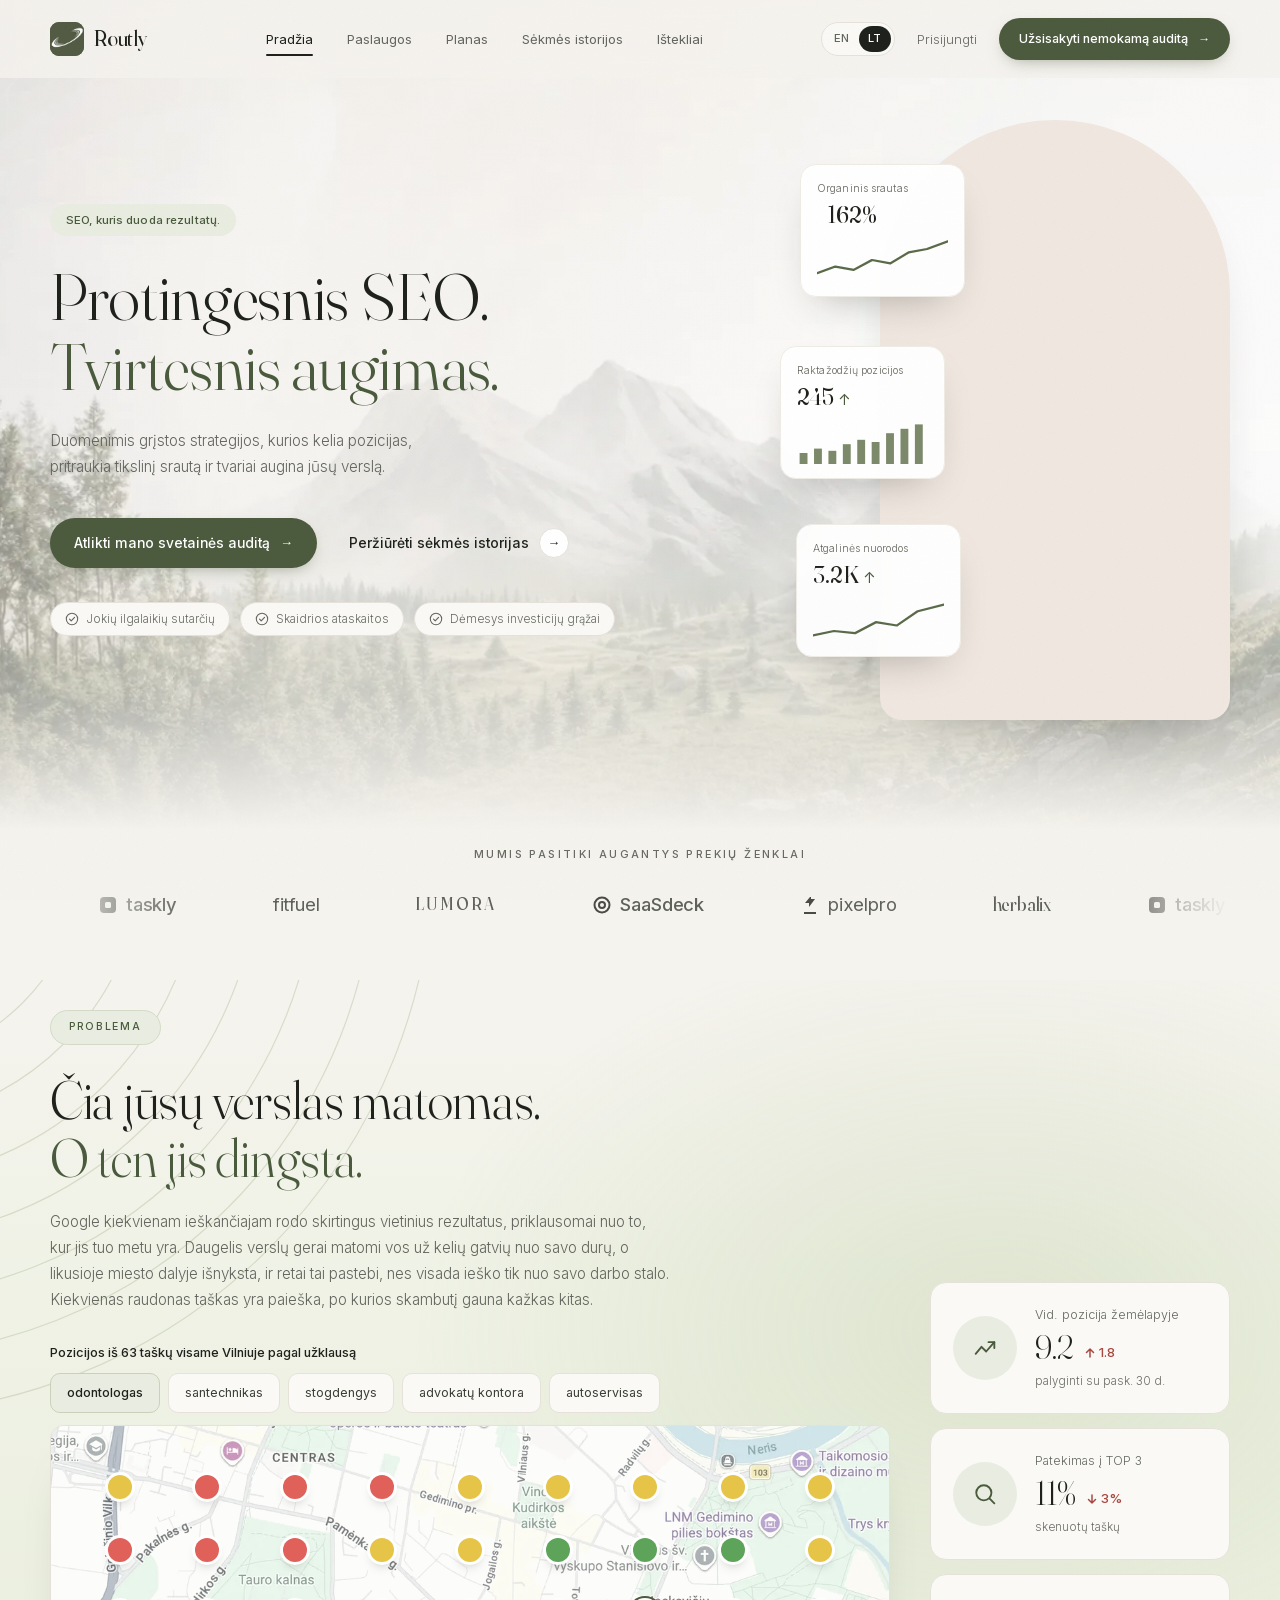
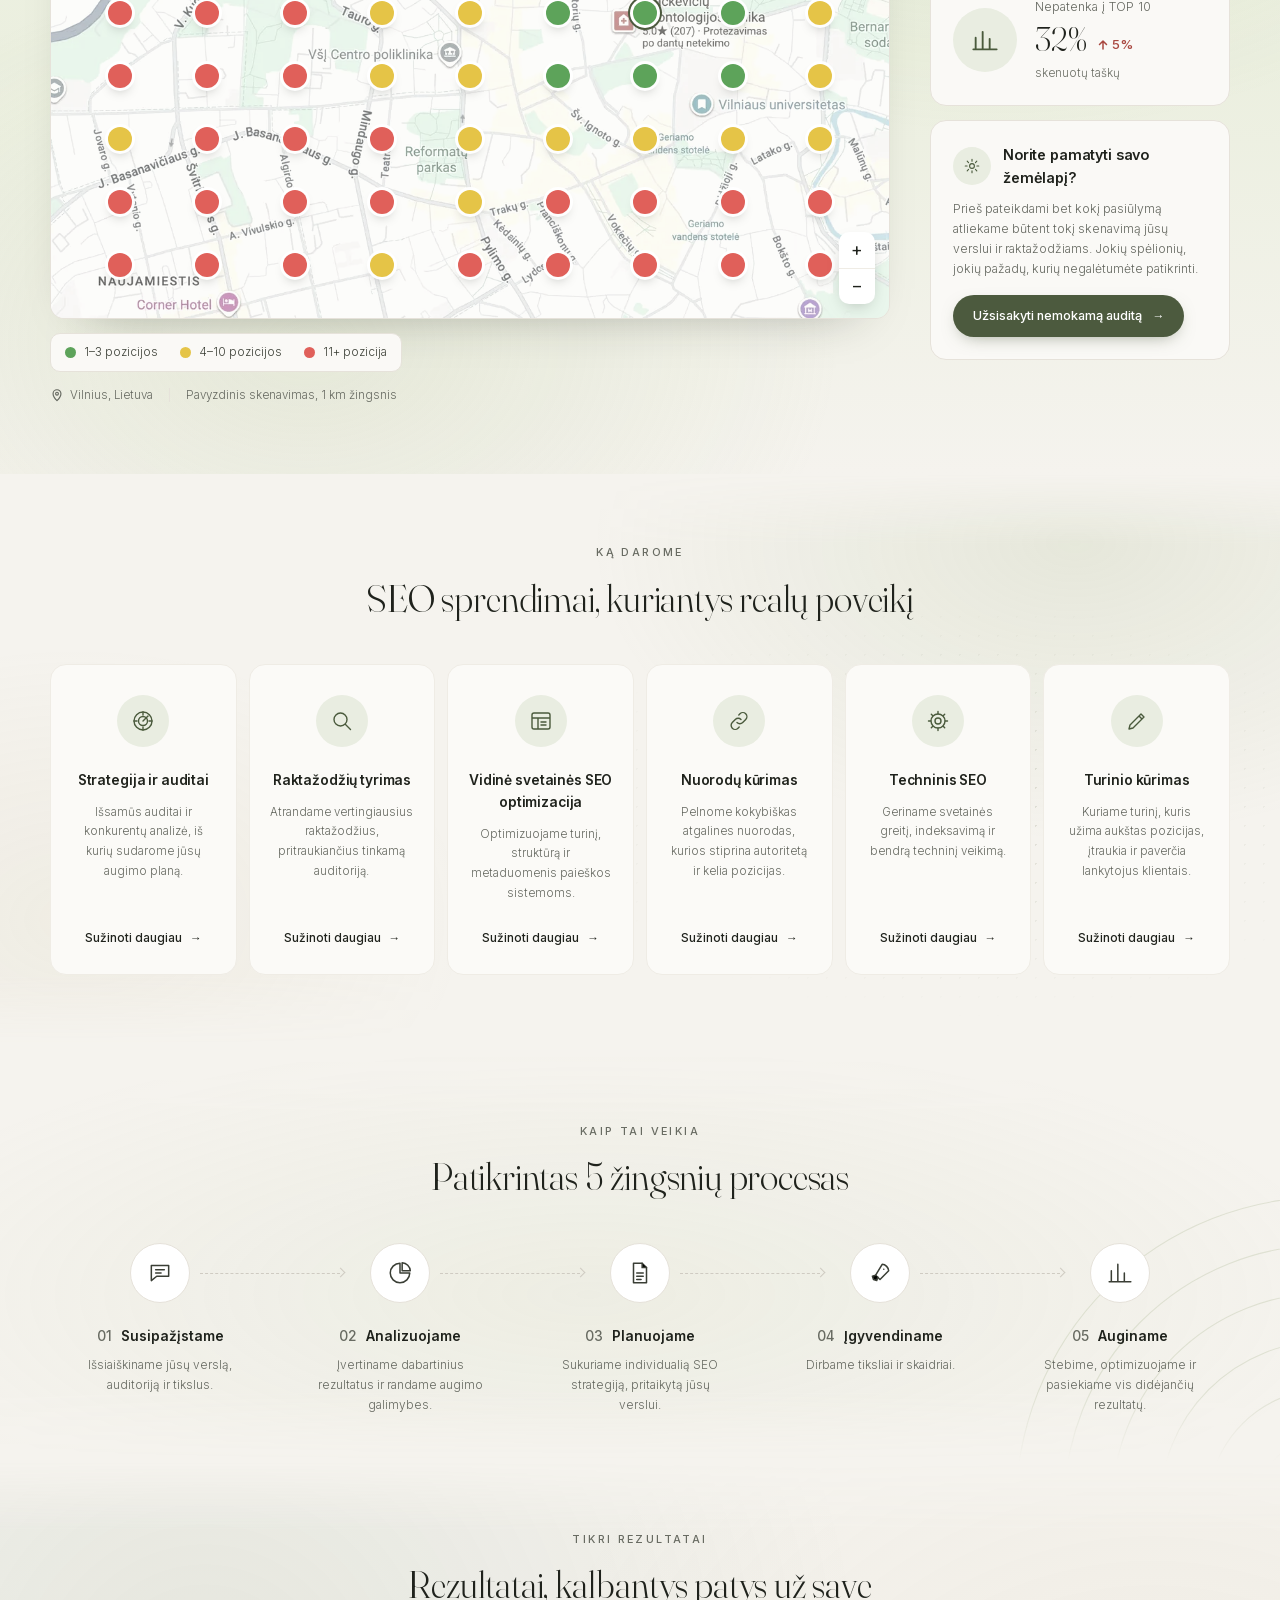
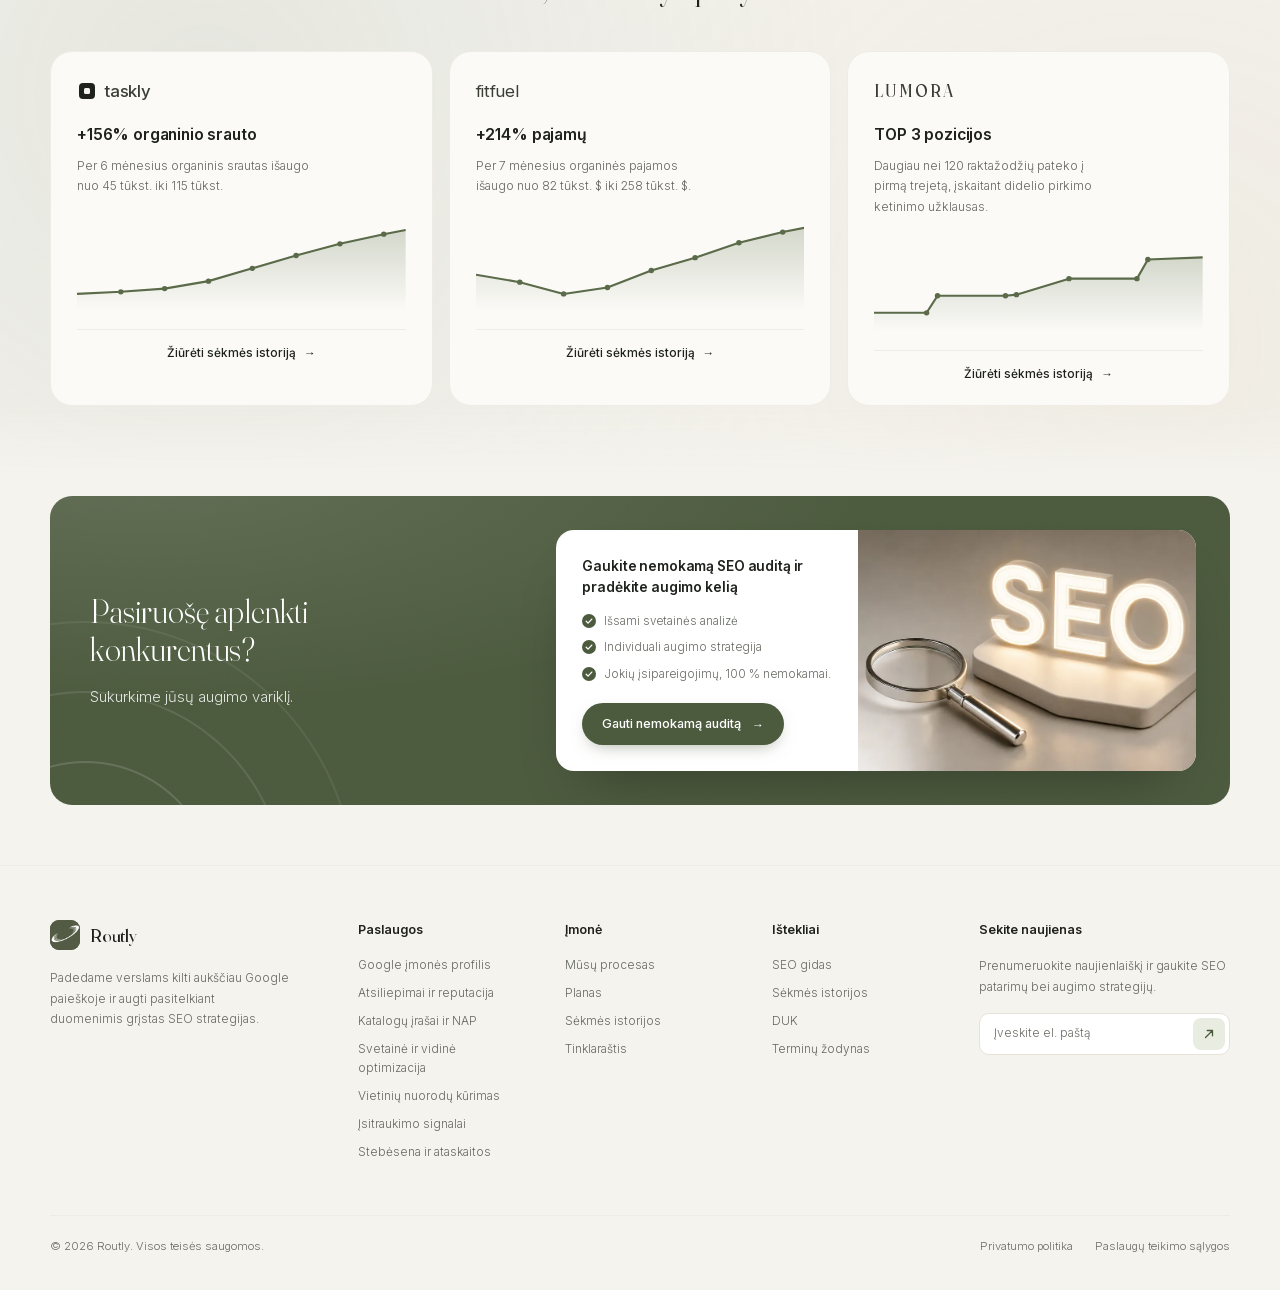
==== commit db3af82a: "Fix mobile bugs found in visual QA sweep - Add space before <br /> in CTA headings hidden on mobile " ====
--- a/lt/index.html
+++ b/lt/index.html
@@ -35,7 +35,7 @@
   <link rel="icon" href="../favicon.ico" sizes="32x32" />
   <link rel="icon" type="image/png" sizes="192x192" href="../assets/favicon-192.png" />
   <link rel="apple-touch-icon" href="../assets/apple-touch-icon.png" />
-  <style id="site-css">@keyframes card-in{0%{opacity:0;transform:translateY(18px) scale(.97)}to{opacity:1;transform:translateY(0) scale(1)}}@keyframes card-float{0%,to{transform:translateY(0)}50%{transform:translateY(-6px)}}@keyframes line-draw{to{stroke-dashoffset:0}}@keyframes bar-grow{to{transform:scaleY(1)}}@keyframes logo-scroll{0%{transform:translateX(-50%)}to{transform:translateX(0)}}@keyframes rise-in{0%{opacity:0;transform:translateY(14px)}to{opacity:1;transform:translateY(0)}}@keyframes visual-in{0%{opacity:0;transform:translateY(22px) scale(.97)}to{opacity:1;transform:translateY(0) scale(1)}}@keyframes visual-float{0%,to{transform:translateY(0)}50%{transform:translateY(-8px)}}@keyframes panel-in{0%{opacity:0;transform:translateY(-6px)}to{opacity:1;transform:none}}@keyframes icon-pop{0%{opacity:0;transform:scale(.8)}to{opacity:1;transform:scale(1)}}@keyframes path-reveal{to{clip-path:inset(-40px -20px -40px -20px)}}@keyframes rocket-float{0%,to{transform:translate(0,0)}50%{transform:translate(3px,-5px)}}@font-face{font-family:"Fraunces";font-style:italic;font-weight:300;font-display:swap;src:url(/assets/fonts/fraunces-italic-latin-ext.woff2)format("woff2");unicode-range:U+0100-02BA,U+02BD-02C5,U+02C7-02CC,U+02CE-02D7,U+02DD-02FF,U+0304,U+0308,U+0329,U+1D00-1DBF,U+1E00-1E9F,U+1EF2-1EFF,U+2020,U+20A0-20AB,U+20AD-20C0,U+2113,U+2C60-2C7F,U+A720-A7FF}@font-face{font-family:"Fraunces";font-style:italic;font-weight:300;font-display:swap;src:url(/assets/fonts/fraunces-italic-latin.woff2)format("woff2");unicode-range:U+0000-00FF,U+0131,U+0152-0153,U+02BB-02BC,U+02C6,U+02DA,U+02DC,U+0304,U+0308,U+0329,U+2000-206F,U+20AC,U+2122,U+2191,U+2193,U+2212,U+2215,U+FEFF,U+FFFD}@font-face{font-family:"Fraunces";font-style:normal;font-weight:300 500;font-display:swap;src:url(/assets/fonts/fraunces-latin-ext.woff2)format("woff2");unicode-range:U+0100-02BA,U+02BD-02C5,U+02C7-02CC,U+02CE-02D7,U+02DD-02FF,U+0304,U+0308,U+0329,U+1D00-1DBF,U+1E00-1E9F,U+1EF2-1EFF,U+2020,U+20A0-20AB,U+20AD-20C0,U+2113,U+2C60-2C7F,U+A720-A7FF}@font-face{font-family:"Fraunces";font-style:normal;font-weight:300 500;font-display:swap;src:url(/assets/fonts/fraunces-latin.woff2)format("woff2");unicode-range:U+0000-00FF,U+0131,U+0152-0153,U+02BB-02BC,U+02C6,U+02DA,U+02DC,U+0304,U+0308,U+0329,U+2000-206F,U+20AC,U+2122,U+2191,U+2193,U+2212,U+2215,U+FEFF,U+FFFD}@font-face{font-family:"Inter";font-style:normal;font-weight:300 600;font-display:swap;src:url(/assets/fonts/inter-latin-ext.woff2)format("woff2");unicode-range:U+0100-02BA,U+02BD-02C5,U+02C7-02CC,U+02CE-02D7,U+02DD-02FF,U+0304,U+0308,U+0329,U+1D00-1DBF,U+1E00-1E9F,U+1EF2-1EFF,U+2020,U+20A0-20AB,U+20AD-20C0,U+2113,U+2C60-2C7F,U+A720-A7FF}@font-face{font-family:"Inter";font-style:normal;font-weight:300 600;font-display:swap;src:url(/assets/fonts/inter-latin.woff2)format("woff2");unicode-range:U+0000-00FF,U+0131,U+0152-0153,U+02BB-02BC,U+02C6,U+02DA,U+02DC,U+0304,U+0308,U+0329,U+2000-206F,U+20AC,U+2122,U+2191,U+2193,U+2212,U+2215,U+FEFF,U+FFFD}:root{--bg:#F5F3EE;--bg-2:#FAF9F6;--card:#FBFAF7;--line:#E6E2DA;--line-2:#EFECE5;--ink:#1F221C;--ink-2:#3A3E35;--muted:#63665E;--muted-2:#686B62;--olive:#4C5A3E;--olive-dark:#3F4C33;--olive-text:#4A5A3C;--sage:#E9EDE1;--sage-2:#DFE5D3;--white:#FFFFFF;--serif:"Fraunces", "Iowan Old Style", Georgia, serif;--sans:"Inter", -apple-system, BlinkMacSystemFont, "Segoe UI", Helvetica, Arial, sans-serif;--radius-lg:22px;--radius-md:16px;--radius-sm:12px;--container:1180px}*{box-sizing:border-box;margin:0;padding:0}html{scroll-behavior:smooth;-webkit-text-size-adjust:100%}body,h1,h2{font-weight:300;color:var(--ink)}body{font-family:var(--sans);background:var(--bg);line-height:1.6;-webkit-font-smoothing:antialiased}img,svg{display:block;max-width:100%}a{color:inherit;text-decoration:none}ol,ul{list-style:none}button,input{font:inherit}.container{width:min(var(--container),calc(100% - 48px));margin:0 auto}h1,h2{letter-spacing:-.005em;font-family:var(--serif);font-size:clamp(2.6rem,5.2vw,4.25rem);line-height:1.05}.pm-head h2 em,h1 em{font-style:normal;color:var(--olive-text)}h2{font-size:clamp(1.9rem,3vw,2.5rem);line-height:1.15}h3{font-size:.98rem;font-weight:600;letter-spacing:-.01em}p{color:var(--muted)}.btn,.eyebrow{font-weight:500}.eyebrow,h2{text-align:center}.eyebrow{font-size:.68rem;letter-spacing:.22em;text-transform:uppercase;color:var(--muted-2);margin-bottom:14px}.btn{display:inline-flex;align-items:center;gap:10px;padding:14px 24px;border-radius:999px;font-size:.86rem;white-space:nowrap;transition:background .18s ease,transform .18s ease,box-shadow .18s ease}.btn .arrow{font-size:.95em;transition:transform .18s ease}.btn:hover .arrow{transform:translateX(3px)}.btn-primary{background:var(--olive);color:var(--white);box-shadow:0 6px 18px -8px rgba(76,90,62,.6)}.btn-primary:hover{background:var(--olive-dark)}.btn-sm{padding:11px 20px;font-size:.8rem}.btn-ghost{background:0 0;color:var(--ink);padding-left:10px;padding-right:10px}.circle-arrow{display:inline-grid;place-items:center;width:30px;height:30px;border-radius:50%;border:1px solid var(--line);background:var(--white);font-size:.8rem;color:var(--ink);transition:transform .18s ease,border-color .18s ease}.btn-ghost:hover .circle-arrow{transform:translateX(3px);border-color:var(--olive)}.nav{position:sticky;top:0;z-index:50;background:rgba(245,243,238,.86);backdrop-filter:blur(10px);-webkit-backdrop-filter:blur(10px)}.nav-inner{display:flex;align-items:center;justify-content:space-between;height:78px}.brand{display:inline-flex;align-items:center;gap:10px}.brand-mark{width:34px;height:34px;border-radius:9px;background:var(--olive);color:var(--white);display:grid;place-items:center}.brand-mark svg{width:20px;height:20px}.brand-mark img{width:100%;height:100%;object-fit:cover;border-radius:inherit}.brand-name{font-family:var(--serif);font-size:1.35rem;font-weight:400;color:var(--ink);letter-spacing:-.01em}.nav-links{display:flex;gap:34px;font-size:.82rem;font-weight:400;color:var(--muted)}.nav-links a{position:relative;padding:6px 0;transition:color .15s ease}.lang-switch a:hover,.nav-links a.active,.nav-links a:hover,.nav-login:hover{color:var(--ink)}.nav-links a.active::after{content:"";position:absolute;left:0;right:0;bottom:0;height:1.5px;background:var(--ink);border-radius:2px}.nav-actions{display:flex;align-items:center;gap:22px}.nav-login{font-size:.82rem;color:var(--muted)}.lang-switch{display:inline-flex;align-items:center;border:1px solid var(--line);border-radius:999px;padding:3px;font-size:.7rem;font-weight:500;letter-spacing:.04em;background:var(--bg-2)}.lang-switch a{padding:4px 9px;border-radius:999px;color:var(--muted);transition:color .15s ease,background .15s ease}.lang-switch a.is-active{background:var(--ink);color:var(--white)}.hero{padding:42px 0 60px}.home-hero{position:relative;margin-top:-78px;padding-top:calc(42px + 78px);padding-bottom:110px}.home-hero::before{content:"";position:absolute;inset:0;z-index:0;background:linear-gradient(180deg,rgba(245,243,238,.3) 0%,rgba(245,243,238,.1) 28%,rgba(245,243,238,.08) 58%,rgba(245,243,238,.5) 84%,var(--bg) 100%),linear-gradient(90deg,rgba(245,243,238,0) 4%,rgba(245,243,238,.3) 22%,rgba(245,243,238,.26) 42%,rgba(245,243,238,0) 62%),url(/assets/hero-bg.webp)right 62%/112%auto no-repeat;pointer-events:none}.home-hero>.container{position:relative;z-index:1}@media (max-width:960px){.home-hero::before{background:linear-gradient(180deg,rgba(245,243,238,.42) 0%,rgba(245,243,238,.24) 28%,rgba(245,243,238,.22) 58%,rgba(245,243,238,.7) 86%,var(--bg) 100%),url(/assets/hero-bg-960.webp)center/cover no-repeat}}.hero-grid{display:grid;grid-template-columns:1.05fr .95fr;gap:40px;align-items:center}.pill,.stat-value .up{color:var(--olive-text)}.pill,.trust-chips li{border-radius:999px;font-size:.72rem}.pill{display:inline-block;padding:7px 16px;background:var(--sage);font-weight:500;letter-spacing:.01em}.hero-copy h1,.pill{margin-bottom:26px}.lede{max-width:420px;font-size:.95rem;line-height:1.7;margin-bottom:34px}.hero-ctas{display:flex;align-items:center;gap:22px;margin-bottom:30px}.trust-chips{display:flex;flex-wrap:wrap;gap:10px}.trust-chips li{display:inline-flex;align-items:center;gap:7px;padding:7px 14px;border:1px solid var(--line);color:var(--muted);background:var(--bg-2)}.trust-chips svg{width:14px;height:14px;color:var(--muted)}.hero-visual{display:flex;justify-content:flex-end}.hero-stage{position:relative;width:350px;margin-left:90px}.hero-arch{position:relative;width:100%;height:600px;border-radius:175px 175px 22px 22px;overflow:hidden;background:#f0e7e0;box-shadow:0 30px 60px -40px rgba(31,34,28,.45)}.hero-arch img{position:absolute;width:172.5%;max-width:none;height:auto;left:-68.3%;top:-8.3%}.stat-card{position:absolute;width:165px;padding:16px 16px 14px;border-radius:var(--radius-md);background:rgba(255,255,255,.94);border:1px solid var(--line-2);box-shadow:0 18px 40px -20px rgba(31,34,28,.35),0 1px 0 rgba(255,255,255,.7) inset;backdrop-filter:blur(6px);-webkit-backdrop-filter:blur(6px)}.stat-label{display:block;font-size:.66rem;color:var(--muted-2);margin-bottom:4px;letter-spacing:.01em}.stat-value{display:block;font-family:var(--serif);font-size:1.5rem;font-weight:400;color:var(--ink);line-height:1.1;margin-bottom:10px}.stat-value .up{font-family:var(--sans);font-size:.95rem}.stat-chart{width:100%;height:44px}.stat-1{left:-80px;top:44px}.stat-2{left:-100px;top:226px}.stat-3{left:-84px;top:404px}.stat-card{opacity:0;animation:card-in .8s cubic-bezier(.2,.7,.2,1) both,card-float 6s ease-in-out infinite}.stat-1{animation-delay:.15s,.95s}.stat-2{animation-delay:.35s,1.15s;animation-duration:.8s,7s}.stat-3{animation-delay:.55s,1.35s;animation-duration:.8s,6.5s}.stat-chart polyline{stroke-dasharray:1;stroke-dashoffset:1;animation:line-draw 1.4s cubic-bezier(.4,0,.2,1) forwards}.stat-1 .stat-chart polyline{animation-delay:.55s}.stat-3 .stat-chart polyline{animation-delay:.95s}.stat-chart.bars rect{transform-box:fill-box;transform-origin:bottom;transform:scaleY(0);animation:bar-grow .7s cubic-bezier(.2,.7,.2,1) forwards}.stat-chart.bars rect:nth-child(1){animation-delay:.7s}.stat-chart.bars rect:nth-child(2){animation-delay:.78s}.stat-chart.bars rect:nth-child(3){animation-delay:.86s}.stat-chart.bars rect:nth-child(4){animation-delay:.94s}.stat-chart.bars rect:nth-child(5){animation-delay:1.02s}.stat-chart.bars rect:nth-child(6){animation-delay:1.1s}.stat-chart.bars rect:nth-child(7){animation-delay:1.18s}.stat-chart.bars rect:nth-child(8){animation-delay:1.26s}.stat-chart.bars rect:nth-child(9){animation-delay:1.34s}.stat-value .count{font-variant-numeric:tabular-nums}@media (prefers-reduced-motion:reduce){.stat-card{opacity:1;animation:none}.stat-chart polyline{stroke-dasharray:none;stroke-dashoffset:0;animation:none}.stat-chart.bars rect{transform:none;animation:none}}.logos{padding:16px 0 60px}.logos .eyebrow{margin-bottom:26px}.logo-marquee{overflow:hidden;-webkit-mask-image:linear-gradient(90deg,transparent,#000 12%,#000 88%,transparent);mask-image:linear-gradient(90deg,transparent,#000 12%,#000 88%,transparent)}.logo-track{display:flex;width:max-content;animation:logo-scroll 28s linear infinite}.logo-marquee:hover .logo-track{animation-play-state:paused}.logo,.logo-row{align-items:center}.logo-row{display:flex;gap:0;flex-shrink:0}.logo-row li{padding:0 48px;white-space:nowrap}.logo{display:inline-flex;gap:8px;font-size:1.15rem;font-weight:500;color:var(--ink-2);opacity:.8;letter-spacing:-.01em}.logo-icon{width:20px;height:20px;color:var(--ink)}.logo-icon svg{width:100%;height:100%}.logo.fitfuel,.logo.lumora{font-family:var(--sans);font-weight:400;letter-spacing:-.02em}.logo.lumora{font-family:var(--serif);letter-spacing:.12em;font-size:1.05rem}.logo.saasdeck{font-weight:500}.logo.herbalix,.logo.pixelpro{font-weight:400}.logo.herbalix{font-family:var(--serif);font-size:1.2rem}.problem{padding:30px 0 70px;position:relative}.problem::before{z-index:0;background:radial-gradient(ellipse 900px 620px at 78% 32%,rgba(154,175,120,.2),transparent 65%),radial-gradient(ellipse 760px 540px at 24% 88%,rgba(183,199,152,.22),transparent 70%),url("data:image/svg+xml,%3Csvg%20xmlns%3D'http%3A%2F%2Fwww.w3.org%2F2000%2Fsvg'%20width%3D'600'%20height%3D'600'%3E%3Cg%20fill%3D'none'%20stroke%3D'%23aeb996'%20stroke-width%3D'1.2'%20opacity%3D'.4'%3E%3Ccircle%20cx%3D'-60'%20cy%3D'-60'%20r%3D'100'%2F%3E%3Ccircle%20cx%3D'-60'%20cy%3D'-60'%20r%3D'158'%2F%3E%3Ccircle%20cx%3D'-60'%20cy%3D'-60'%20r%3D'216'%2F%3E%3Ccircle%20cx%3D'-60'%20cy%3D'-60'%20r%3D'274'%2F%3E%3Ccircle%20cx%3D'-60'%20cy%3D'-60'%20r%3D'332'%2F%3E%3Ccircle%20cx%3D'-60'%20cy%3D'-60'%20r%3D'390'%2F%3E%3Ccircle%20cx%3D'-60'%20cy%3D'-60'%20r%3D'448'%2F%3E%3Ccircle%20cx%3D'-60'%20cy%3D'-60'%20r%3D'506'%2F%3E%3Ccircle%20cx%3D'-60'%20cy%3D'-60'%20r%3D'564'%2F%3E%3C%2Fg%3E%3C%2Fsvg%3E")no-repeat -70px -70px,linear-gradient(180deg,var(--bg) 0%,#eff2e5 30%,#ebefdf 62%,var(--bg) 100%)}.problem>.container{position:relative;z-index:1}.pm-grid{display:grid;grid-template-columns:minmax(0,1fr) 300px;gap:40px;align-items:end}.pm-main{min-width:0}.pm-head{margin-bottom:30px}.pm-pill{display:inline-block;padding:8px 18px;border-radius:999px;background:var(--sage);border:1px solid #d3dbc6;color:var(--olive-text);font-size:.66rem;font-weight:500;letter-spacing:.16em;text-transform:uppercase;margin-bottom:26px}.pm-head h2{text-align:left;font-size:clamp(2.2rem,4.2vw,3.4rem);line-height:1.08;margin-bottom:22px;max-width:13em}.pm-lede{max-width:620px;font-size:.95rem;line-height:1.7}.pm-bar{display:flex;justify-content:space-between;align-items:flex-end;gap:20px;margin-bottom:12px}.pm-bar-label{font-size:.8rem;font-weight:500;color:var(--ink);margin-bottom:10px}.pm-chips{display:flex;flex-wrap:wrap;gap:8px}.pm-chip,.pm-map{border:1px solid var(--line)}.pm-chip{padding:9px 16px;border-radius:10px;background:var(--bg-2);color:var(--ink-2);font-size:.78rem;font-weight:400;cursor:pointer;transition:background .18s ease,border-color .18s ease,color .18s ease}.pm-chip:hover{border-color:#c9d2b8;background:var(--card)}.pm-chip.is-active{background:var(--sage);border-color:#c9d2b8;color:var(--ink);font-weight:500}.pm-map{position:relative;aspect-ratio:1600/941;border-radius:14px;overflow:hidden;background:#edeae3;box-shadow:0 24px 50px -36px rgba(31,34,28,.4)}.pm-map img,.pm-map picture{position:absolute;inset:0;width:100%;height:100%}.pm-map img{object-fit:cover;filter:saturate(.5) brightness(1.05)}.pm-map::after,.problem::before,.services::after,.services::before,body::after{content:"";position:absolute;inset:0;pointer-events:none}.pm-map::after{background:rgba(245,243,238,.3)}.pm-dots{position:absolute;inset:0;z-index:2;display:grid;grid-template-columns:repeat(9,1fr);grid-template-rows:repeat(7,1fr);padding:3.5% 3% 2.5%}.pm-dot{position:relative;place-self:center;width:24px;height:24px;border-radius:50%;box-shadow:0 0 0 3px rgba(255,255,255,.96),0 6px 12px -4px rgba(31,34,28,.35);transition:background-color .35s ease}.pm-dot.g,.pm-legend .g{background:#5da35a}.pm-dot.y,.pm-legend .y{background:#e5c447}.pm-dot.r,.pm-legend .r{background:#e0605a}.pm-dot.is-you{box-shadow:0 0 0 3px #fff,0 0 0 5px var(--olive),0 6px 12px -4px rgba(31,34,28,.35)}.pm-zoom{position:absolute;right:14px;bottom:14px;z-index:3;display:flex;flex-direction:column;background:var(--white);border-radius:10px;box-shadow:0 6px 18px -8px rgba(31,34,28,.4);overflow:hidden;color:var(--ink);font-size:1.1rem;font-weight:400}.pm-zoom span{width:36px;height:36px;display:grid;place-items:center}.pm-zoom span+span{border-top:1px solid var(--line-2)}.pm-under{margin-top:14px}.pm-legend{display:inline-flex;gap:22px;padding:9px 14px;border:1px solid var(--line);border-radius:10px;background:var(--bg-2);font-size:.74rem;color:var(--ink-2)}.pm-foot span,.pm-legend li{display:inline-flex;align-items:center;gap:8px}.pm-legend i{width:11px;height:11px;border-radius:50%}.pm-foot{display:flex;align-items:center;gap:16px;margin-top:14px;font-size:.72rem;color:var(--muted)}.pm-foot span{gap:6px}.pm-foot svg{width:14px;height:14px;color:var(--muted)}.pm-sep{width:1px;height:14px;background:var(--line)}.pm-side{display:grid;gap:14px;padding-bottom:44px}.pm-stat{display:flex;align-items:center;gap:18px;padding:22px;border:1px solid var(--line);border-radius:16px;background:var(--bg-2)}.pm-stat-icon{width:64px;height:64px;flex-shrink:0;border-radius:50%;background:var(--sage);color:var(--olive-text);display:grid;place-items:center}.pm-stat-icon svg{width:28px;height:28px}.pm-stat-body{display:block;min-width:0}.pm-stat-label{display:block;font-size:.78rem;color:var(--muted);margin-bottom:6px}.pm-stat-value{display:flex;align-items:baseline;gap:10px;font-family:var(--serif);font-size:2.1rem;line-height:1;color:var(--ink);margin-bottom:8px}.pm-count{font-variant-numeric:tabular-nums}.pm-delta{display:inline-flex;align-items:center;gap:3px;font-family:var(--sans);font-size:.82rem;font-weight:500;color:var(--olive-text)}.pm-delta svg{width:12px;height:12px}.pm-delta.bad{color:#a94840}.sr-only{position:absolute;width:1px;height:1px;padding:0;margin:-1px;overflow:hidden;clip:rect(0 0 0 0);white-space:nowrap;border:0}.pm-stat-sub{display:block;font-size:.72rem;color:var(--muted-2)}.pm-cta{padding:22px;border:1px solid var(--line);border-radius:16px;background:var(--bg-2)}.pm-cta-head{display:flex;align-items:center;gap:12px;margin-bottom:10px}.pm-cta-icon{width:38px;height:38px;flex-shrink:0;border-radius:50%;background:var(--sage);color:var(--olive-text);display:grid;place-items:center}.pm-cta-icon svg{width:18px;height:18px}.pm-cta h3{font-size:.9rem}.pm-cta p{font-size:.76rem;line-height:1.65;margin-bottom:16px}.js .pm-map.rv .pm-dot{scale:0;transition:scale .5s cubic-bezier(.2,.8,.25,1.25),background-color .35s ease;transition-delay:calc(var(--d, 0s) + .25s + var(--i)*16ms),0s}.js .pm-map.rv.in .pm-dot{scale:1}@media (prefers-reduced-motion:reduce){.js .pm-map.rv .pm-dot{scale:1;transition:none}}.results,.services{padding:70px 0}.process{padding:78px 0 46px}body::after{position:fixed;z-index:99;opacity:.05;mix-blend-mode:multiply;background:url("data:image/svg+xml,%3Csvg%20xmlns%3D'http%3A%2F%2Fwww.w3.org%2F2000%2Fsvg'%20width%3D'180'%20height%3D'180'%3E%3Cfilter%20id%3D'n'%3E%3CfeTurbulence%20type%3D'fractalNoise'%20baseFrequency%3D'0.8'%20numOctaves%3D'3'%20stitchTiles%3D'stitch'%2F%3E%3C%2Ffilter%3E%3Crect%20width%3D'180'%20height%3D'180'%20filter%3D'url(%23n)'%20opacity%3D'.6'%2F%3E%3C%2Fsvg%3E")}.cta-banner,.process,.results,.roadmap,.services{position:relative}.process>.container,.results>.container,.roadmap>.container,.services>.container{position:relative;z-index:1}.services::after,.services::before{z-index:0}.services::before{background:radial-gradient(ellipse 780px 480px at 84% 12%,rgba(154,175,120,.16),transparent 62%),radial-gradient(ellipse 600px 420px at 6% 78%,rgba(196,183,138,.1),transparent 65%);-webkit-mask-image:linear-gradient(180deg,transparent 0,#000 70px,#000 calc(100% - 70px),transparent 100%);mask-image:linear-gradient(180deg,transparent 0,#000 70px,#000 calc(100% - 70px),transparent 100%)}.services::after{background-image:radial-gradient(rgba(85,95,60,.16) 1px,transparent 1px);background-size:19px 19px;-webkit-mask-image:radial-gradient(ellipse 46% 52%at 76% 58%,#000,transparent 72%);mask-image:radial-gradient(ellipse 46% 52%at 76% 58%,#000,transparent 72%)}.process::before{background:radial-gradient(ellipse 1100px 380px at 46% 60%,rgba(183,199,152,.12),transparent 70%),url("data:image/svg+xml,%3Csvg%20xmlns%3D'http%3A%2F%2Fwww.w3.org%2F2000%2Fsvg'%20width%3D'340'%20height%3D'340'%3E%3Cg%20fill%3D'none'%20stroke%3D'%23aeb996'%20stroke-width%3D'1.1'%20opacity%3D'.3'%3E%3Ccircle%20cx%3D'340'%20cy%3D'340'%20r%3D'70'%2F%3E%3Ccircle%20cx%3D'340'%20cy%3D'340'%20r%3D'118'%2F%3E%3Ccircle%20cx%3D'340'%20cy%3D'340'%20r%3D'166'%2F%3E%3Ccircle%20cx%3D'340'%20cy%3D'340'%20r%3D'214'%2F%3E%3Ccircle%20cx%3D'340'%20cy%3D'340'%20r%3D'262'%2F%3E%3Ccircle%20cx%3D'340'%20cy%3D'340'%20r%3D'310'%2F%3E%3C%2Fg%3E%3C%2Fsvg%3E")no-repeat calc(100% + 46px) calc(100% + 46px)}.process::before,.results::before,.roadmap::before{content:"";position:absolute;inset:0;z-index:0;pointer-events:none;-webkit-mask-image:linear-gradient(180deg,transparent 0,#000 70px,#000 calc(100% - 70px),transparent 100%);mask-image:linear-gradient(180deg,transparent 0,#000 70px,#000 calc(100% - 70px),transparent 100%)}.results::before{background:radial-gradient(circle at 16% 38%,rgba(122,145,118,.13),transparent 58%),radial-gradient(circle at 90% 78%,rgba(196,178,138,.11),transparent 55%)}.roadmap::before{background:radial-gradient(ellipse 760px 460px at 88% 6%,rgba(154,175,120,.14),transparent 62%),radial-gradient(ellipse 640px 420px at 4% 72%,rgba(196,183,138,.1),transparent 65%),url("data:image/svg+xml,%3Csvg%20xmlns%3D'http%3A%2F%2Fwww.w3.org%2F2000%2Fsvg'%20width%3D'400'%20height%3D'400'%3E%3Cg%20fill%3D'none'%20stroke%3D'%23aeb996'%20stroke-width%3D'1.1'%20opacity%3D'.34'%3E%3Ccircle%20cx%3D'400'%20cy%3D'0'%20r%3D'80'%2F%3E%3Ccircle%20cx%3D'400'%20cy%3D'0'%20r%3D'130'%2F%3E%3Ccircle%20cx%3D'400'%20cy%3D'0'%20r%3D'180'%2F%3E%3Ccircle%20cx%3D'400'%20cy%3D'0'%20r%3D'230'%2F%3E%3Ccircle%20cx%3D'400'%20cy%3D'0'%20r%3D'280'%2F%3E%3Ccircle%20cx%3D'400'%20cy%3D'0'%20r%3D'330'%2F%3E%3Ccircle%20cx%3D'400'%20cy%3D'0'%20r%3D'380'%2F%3E%3C%2Fg%3E%3C%2Fsvg%3E")no-repeat calc(100% + 56px) -56px}.cta-banner{isolation:isolate}.cta-banner::after,.cta-banner::before{content:"";position:absolute;inset:0;z-index:-1;pointer-events:none}.cta-banner::before{background:radial-gradient(circle at 3% 128%,transparent 128px,rgba(255,255,255,.14) 129px,rgba(255,255,255,.14) 130px,transparent 131px),radial-gradient(circle at 3% 128%,transparent 198px,rgba(255,255,255,.1) 199px,rgba(255,255,255,.1) 200px,transparent 201px),radial-gradient(circle at 3% 128%,transparent 268px,rgba(255,255,255,.07) 269px,rgba(255,255,255,.07) 270px,transparent 271px),radial-gradient(ellipse 120% 150%at 8% -10%,rgba(255,255,255,.12),transparent 52%)}.cta-banner::after{opacity:.12;mix-blend-mode:soft-light;background:url("data:image/svg+xml,%3Csvg%20xmlns%3D'http%3A%2F%2Fwww.w3.org%2F2000%2Fsvg'%20width%3D'180'%20height%3D'180'%3E%3Cfilter%20id%3D'n'%3E%3CfeTurbulence%20type%3D'fractalNoise'%20baseFrequency%3D'0.8'%20numOctaves%3D'3'%20stitchTiles%3D'stitch'%2F%3E%3C%2Ffilter%3E%3Crect%20width%3D'180'%20height%3D'180'%20filter%3D'url(%23n)'%20opacity%3D'.6'%2F%3E%3C%2Fsvg%3E")}.process h2,.results h2,.services h2{margin-bottom:44px}.service-grid{display:grid;grid-template-columns:repeat(6,1fr);gap:12px}.service-card{background:var(--card);border:1px solid var(--line-2);border-radius:var(--radius-md);padding:30px 20px 26px;text-align:center;display:flex;flex-direction:column;align-items:center;transition:transform .2s ease,box-shadow .2s ease,border-color .2s ease}.service-card:hover{transform:translateY(-3px);border-color:var(--sage-2);box-shadow:0 24px 40px -30px rgba(31,34,28,.35)}.icon-circle{width:52px;height:52px;border-radius:50%;background:var(--sage);color:var(--olive-text);display:grid;place-items:center;margin-bottom:22px}.icon-circle svg{width:24px;height:24px}.service-card h3{margin-bottom:12px;font-size:.86rem}.service-card p{font-size:.72rem;line-height:1.7;margin-bottom:26px;flex:1}.learn{display:inline-flex;align-items:center;gap:8px;font-size:.74rem;font-weight:500;color:var(--ink)}.learn .arrow{transition:transform .18s ease}.learn:hover .arrow{transform:translateX(3px)}.step,.steps{position:relative}.steps{display:grid;grid-template-columns:repeat(5,1fr);gap:20px;counter-reset:step}.step{text-align:center}.step-icon{width:60px;height:60px;border-radius:50%;background:var(--white);border:1px solid var(--line);color:var(--ink-2);display:grid;place-items:center;margin:0 auto 22px;position:relative;z-index:1}.step-icon svg{width:26px;height:26px}.step:not(:last-child)::before{content:"";position:absolute;top:30px;left:calc(50% + 40px);right:calc(-50% + 40px);border-top:1.5px dashed #cfcbc2}.step:not(:last-child)::after{content:"";position:absolute;top:26.5px;right:calc(-50% + 36px);width:6px;height:6px;border-right:1.5px solid #cfcbc2;border-top:1.5px solid #cfcbc2;transform:rotate(45deg)}.step-title{display:block;font-size:.86rem;font-weight:600;margin-bottom:8px;color:var(--ink)}.step-title .num{color:var(--muted-2);font-weight:500;margin-right:6px}.step p{font-size:.74rem;line-height:1.7;max-width:170px;margin:0 auto}.result-grid{display:grid;grid-template-columns:repeat(3,1fr);gap:16px}.result-card{background:var(--card);border:1px solid var(--line-2);border-radius:var(--radius-lg);padding:26px 26px 22px;display:flex;flex-direction:column;transition:transform .2s ease,box-shadow .2s ease}.result-card:hover{transform:translateY(-3px);box-shadow:0 24px 40px -30px rgba(31,34,28,.35)}.result-brand{font-size:1.05rem;margin-bottom:18px;opacity:1}.cta-checks li,.result-card h3{font-size:.98rem;margin-bottom:8px}.result-card p{font-size:.76rem;line-height:1.7;max-width:240px;margin-bottom:18px}.result-chart{width:100%;height:96px;margin-bottom:18px}.result-card .learn{align-self:center;padding-top:14px;border-top:1px solid var(--line-2);width:100%;justify-content:center}.cta{padding:20px 0 60px}.cta-banner,.cta-card{display:grid;overflow:hidden}.cta-banner{background:var(--olive);border-radius:var(--radius-lg);padding:34px 34px 34px 40px;grid-template-columns:.9fr 1.35fr;gap:40px;align-items:center;color:var(--white)}.cta-copy h2{text-align:left;color:var(--white);font-size:clamp(1.8rem,2.6vw,2.35rem)}.cta-copy p{color:rgba(255,255,255,.85);font-size:.92rem}.cta-card{background:var(--white);border-radius:18px;grid-template-columns:1fr 1.12fr;color:var(--ink);box-shadow:0 30px 60px -30px rgba(0,0,0,.35)}.cta-card-body{padding:26px 22px 26px 26px}.cta-card-body h3{font-size:.86rem;margin-bottom:14px;line-height:1.5}.cta-checks{margin-bottom:20px}.cta-checks li{display:flex;align-items:center;gap:8px;font-size:.72rem;color:var(--muted)}.cta-checks svg{width:14px;height:14px;flex:0 0 14px}.cta-card-img{position:relative;min-height:100%}.cta-card-img img{width:100%;height:100%;object-fit:cover;object-position:84% 50%;position:absolute;inset:0}.footer{padding:54px 0 34px;border-top:1px solid var(--line-2)}.footer-grid{display:grid;grid-template-columns:1.6fr 1fr 1fr 1fr 1.5fr;gap:40px}.cta-copy h2,.footer-brand .brand{margin-bottom:18px}.footer-brand .brand-mark{width:30px;height:30px}.footer-brand .brand-name{font-size:1.15rem}.footer-brand p,.footer-news p{font-size:.74rem;line-height:1.7}.footer-brand p{max-width:240px;margin-bottom:20px}.socials{display:flex;gap:10px}.news-form,.socials a{border:1px solid var(--line)}.socials a{width:34px;height:34px;border-radius:50%;display:grid;place-items:center;color:var(--ink-2);transition:border-color .15s ease,background .15s ease}.socials a:hover{border-color:var(--olive);background:var(--white)}.socials svg{width:16px;height:16px}.footer-col h4{font-size:.78rem;font-weight:600;margin-bottom:16px}.footer-col a{display:block;font-size:.74rem;color:var(--muted);margin-bottom:9px;transition:color .15s ease}.footer-col a:hover,.footer-col h4,.footer-legal a:hover{color:var(--ink)}.footer-news p{margin-bottom:16px}.news-form{display:flex;align-items:center;border-radius:10px;background:var(--white);padding:4px 4px 4px 14px}.news-form input{flex:1;min-width:0;border:0;outline:0;background:0 0;font-size:.74rem;color:var(--ink)}.news-form input::placeholder{color:var(--muted-2)}.news-form button{width:32px;height:32px;border-radius:8px;border:0;background:var(--sage);color:var(--olive-text);display:grid;place-items:center;cursor:pointer;transition:background .15s ease}.news-form button:hover{background:var(--sage-2)}.news-form button svg{width:14px;height:14px}.footer-bottom{display:flex;justify-content:space-between;align-items:center;margin-top:44px;padding-top:22px;border-top:1px solid var(--line-2);font-size:.7rem;color:var(--muted-2)}.footer-legal{display:flex;gap:22px}[id]{scroll-margin-top:92px}.svc-hero{padding:40px 0 110px;position:relative;margin-top:-78px;padding-top:calc(40px + 78px)}.svc-hero::before{content:"";position:absolute;inset:0;z-index:0;pointer-events:none;background:linear-gradient(180deg,rgba(245,243,238,.3) 0%,rgba(245,243,238,.1) 28%,rgba(245,243,238,.08) 58%,rgba(245,243,238,.5) 84%,var(--bg) 100%),linear-gradient(90deg,rgba(245,243,238,0) 4%,rgba(245,243,238,.3) 22%,rgba(245,243,238,.26) 42%,rgba(245,243,238,0) 62%),url(/assets/svc-hero-bg.webp)right 74%/112%auto no-repeat}.svc-hero>.container{position:relative;z-index:1}@media (max-width:960px){.svc-hero::before{background:linear-gradient(180deg,rgba(245,243,238,.42) 0%,rgba(245,243,238,.24) 28%,rgba(245,243,238,.22) 58%,rgba(245,243,238,.7) 86%,var(--bg) 100%),url(/assets/svc-hero-bg-960.webp)center/cover no-repeat}}.svc-hero-grid{grid-template-columns:1.05fr .95fr;grid-template-areas:"copy visual""trust visual";align-items:center;row-gap:26px}.svc-hero .hero-copy{grid-area:copy}.svc-hero .hero-copy h1{font-size:clamp(2.2rem,5vw,4rem)}.svc-hero .hero-ctas{margin-bottom:0}.svc-hero-visual{grid-area:visual;display:flex;justify-content:center;align-items:center;padding:56px 0 0}.svc-hero-visual picture{display:block;width:min(100%,600px);opacity:0;animation:visual-in .9s cubic-bezier(.2,.7,.2,1) .2s forwards,visual-float 7s ease-in-out 1.1s infinite}.svc-hero-visual img{width:100%;height:auto}.svc-hero .hero-copy>*{opacity:0;animation:rise-in .7s cubic-bezier(.2,.7,.2,1) forwards}.svc-hero .hero-copy>:nth-child(1){animation-delay:.05s}.svc-hero .hero-copy>:nth-child(2){animation-delay:.15s}.svc-hero .hero-copy>:nth-child(3){animation-delay:.25s}.svc-hero .hero-copy>:nth-child(4){animation-delay:.35s}.svc-hero .trust-bar{opacity:0;animation:rise-in .7s cubic-bezier(.2,.7,.2,1) .5s forwards}.svc-hero-visual picture img{filter:drop-shadow(0 30px 40px rgba(31,34,28,.18))}@media (prefers-reduced-motion:reduce){.svc-hero .hero-copy>*,.svc-hero .trust-bar,.svc-hero-visual picture{opacity:1;animation:none}}.trust-bar,.trust-bar li{display:inline-flex;align-items:center}.trust-bar{grid-area:trust;justify-self:start;flex-wrap:wrap;gap:8px 22px;padding:11px 20px;border:1px solid var(--line);border-radius:999px;background:var(--bg-2)}.trust-bar li{gap:8px;font-size:.72rem;color:var(--muted);white-space:nowrap}.trust-bar svg{width:14px;height:14px;color:var(--muted)}.offer{padding:40px 0 44px}.offer h2 em{font-style:italic;font-weight:300;color:var(--olive-text)}.offer-grid{grid-template-columns:repeat(4,1fr);gap:18px}.offer-card{position:relative;text-align:left;align-items:flex-start;padding:22px 24px 24px;border-radius:26px 16px 16px 16px;border:1px solid rgba(76,90,62,.14);overflow:hidden;box-shadow:0 14px 30px -26px rgba(31,34,28,.35)}.offer-card::after{content:"";position:absolute;right:-1px;bottom:-1px;width:38px;height:38px;background:linear-gradient(to top left,var(--bg) 50%,transparent 50.5%);pointer-events:none}.offer-card:hover{border-color:rgba(76,90,62,.28)}.offer-tint-1{background:linear-gradient(165deg,#f3f4ec 0,#e7ebdc 100%)}.offer-tint-2{background:linear-gradient(165deg,#fbf7ed 0,#f1ebda 100%)}.offer-tint-3{background:linear-gradient(165deg,#f4f5ee 0,#e9ece0 100%)}.offer-tint-4{background:linear-gradient(165deg,#f8f4ea 0,#eee8d8 100%)}.offer-tint-5{background:linear-gradient(165deg,#fbf4eb 0,#f3e8da 100%)}.offer-tint-6{background:linear-gradient(165deg,#f9f6ee 0,#efebdf 100%)}.offer-tint-7{background:linear-gradient(160deg,#f4f5ee 0,#e6eadb 100%)}.offer-art{width:100%;height:118px;justify-content:flex-start;margin-bottom:14px}.offer-art img,.offer-art picture{display:block;max-width:80%;max-height:100%;width:auto;object-fit:contain}.offer-art,.offer-art picture{display:flex;align-items:center}.offer-art picture{height:100%}.offer-art img{height:auto}.offer-num{display:inline-flex;align-items:center;justify-content:center;min-width:34px;height:30px;padding:0 8px;border-radius:8px;background:var(--olive);color:#fff;font-size:.72rem;font-weight:500;letter-spacing:.04em;margin-bottom:16px}.offer-card h3{font-size:.98rem;margin-bottom:10px}.offer-card p{font-size:.78rem;line-height:1.7;margin-bottom:22px}.offer-text{flex:1}.offer-card-wide{grid-column:span 2;padding-right:0;min-height:270px}.offer-card-wide .offer-art img,.offer-card-wide .offer-art picture{max-width:100%}.offer-card-wide .offer-art{position:absolute;right:5%;top:50%;transform:translateY(-50%);width:52%;height:70%;justify-content:flex-end;margin:0;pointer-events:none}.offer-card-wide .offer-num{margin-top:auto}.offer-card-wide .offer-text{flex:0 0 auto;max-width:40%;position:relative;z-index:1}.offer-card-wide .learn{position:relative;z-index:1}.why{padding:40px 0 70px}.why-grid{display:grid;grid-template-columns:.8fr 1.2fr;gap:60px;align-items:center}.why-copy .eyebrow,.why-copy h2{text-align:left}.why-copy h2{margin-bottom:20px;text-wrap:balance}.why-lede{font-size:.9rem;line-height:1.75;max-width:400px;margin-bottom:34px}.why-stats{display:flex;gap:34px}.why-stats li{display:flex;flex-direction:column;gap:6px}.why-stats li+li{padding-left:16px;border-left:1px solid var(--line)}.why-num{font-family:var(--serif);font-size:1.9rem;line-height:1;color:var(--ink)}.why-label{font-size:.68rem;line-height:1.5;color:var(--muted)}.why-visual{border-radius:var(--radius-lg);overflow:hidden;border:1px solid var(--line-2);box-shadow:0 30px 60px -40px rgba(31,34,28,.45);aspect-ratio:2/1;background:#d9d4ce}.why-visual img{width:100%;height:100%;object-fit:cover}.offer-panel{grid-column:1/-1;display:none;position:relative;margin-top:4px}html:not(.js) .offer-panel{display:block}.offer-panel.open{display:block;animation:panel-in .35s ease}.offer-panel-inner{position:relative;background:var(--card);border:1px solid var(--sage-2);border-radius:var(--radius-lg);padding:32px 36px;box-shadow:0 24px 40px -30px rgba(31,34,28,.3)}.offer-panel-inner::before{content:"";position:absolute;top:-8px;left:var(--caret, 60px);width:14px;height:14px;background:var(--card);border-left:1px solid var(--sage-2);border-top:1px solid var(--sage-2);transform:translateX(-50%) rotate(45deg)}.offer-panel-body{max-width:900px}.offer-panel-kicker{display:flex;align-items:center;gap:12px;font-size:.72rem;font-weight:500;letter-spacing:.12em;text-transform:uppercase;margin-bottom:16px}.offer-panel-kicker .acc-num{font-family:var(--serif);font-size:.9rem;letter-spacing:.06em;color:var(--muted-2);text-transform:none}.offer-panel-kicker .acc-num::after{content:"";display:inline-block;width:22px;height:1px;background:var(--line);margin-left:12px;vertical-align:middle}.offer-card.is-open{border-color:var(--sage-2);box-shadow:0 24px 40px -30px rgba(31,34,28,.35)}.offer-card.is-open .learn,.offer-panel-kicker{color:var(--olive-text)}@media (prefers-reduced-motion:reduce){.offer-panel.open{animation:none}.btn,.btn .arrow,.circle-arrow,.learn .arrow,.service-card{transition:none}}.svc-body{font-size:.9rem;line-height:1.75;margin-bottom:24px}.svc-label{font-size:.66rem;font-weight:500;letter-spacing:.2em;text-transform:uppercase;color:var(--muted);margin-bottom:14px}.svc-points{display:grid;grid-template-columns:1fr 1fr;gap:12px 24px}.svc-note,.svc-points li{display:flex;align-items:flex-start;gap:10px;font-size:.8rem;color:var(--ink-2);line-height:1.55}.svc-note svg,.svc-points svg{width:16px;height:16px;flex:0 0 16px;margin-top:2px}.svc-note{gap:9px;margin-top:22px;padding:12px 14px;border-radius:10px;background:var(--sage);color:var(--olive-text);font-size:.76rem}.svc-note svg{width:15px;height:15px;flex:0 0 15px}.roadmap{padding:44px 0 56px}.rm-head{text-align:center;margin-bottom:44px}.rm-head h1{font-size:clamp(2.1rem,3.8vw,3rem);margin-bottom:18px;text-wrap:balance}.rm-lede{max-width:620px;margin:0 auto;font-size:.92rem;line-height:1.7}.rm-grid{position:relative;display:grid;grid-template-columns:repeat(5,1fr);column-gap:14px;row-gap:0;padding:18px 0}.rm-path{position:absolute;inset:0;width:100%;height:100%;color:var(--olive-text);pointer-events:none;z-index:2;overflow:visible}.rm-card{position:relative;isolation:isolate;display:flex;flex-direction:column;padding:24px 20px 26px;border:1px solid var(--line);border-radius:18px;background:var(--bg-2)}@supports (grid-template-rows:subgrid){.rm-card{display:grid;grid-template-rows:subgrid;grid-row:span 9;align-content:start}}.rm-card.is-now{border-color:transparent;background:0 0;z-index:1}.rm-card.is-now::before{content:"";position:absolute;inset:-18px 0;z-index:-1;background:var(--sage);border:1px solid #c9d2b8;border-radius:18px;box-shadow:0 18px 40px -28px rgba(31,34,28,.28)}.rm-phase{font-size:.7rem;font-weight:500;letter-spacing:.02em;color:var(--muted-2);margin-bottom:6px}.rm-title{font-family:var(--sans);font-size:.98rem;font-weight:600;letter-spacing:-.01em;line-height:1.3;text-align:left;color:var(--ink);margin-bottom:2px}.rm-time{font-size:.82rem;color:var(--muted);margin-bottom:22px}.rm-icon,.rm-track{display:flex;justify-content:center}.rm-icon{height:96px;align-items:flex-end;color:var(--olive);margin-bottom:10px}.rm-icon svg{width:auto;height:84px;max-width:100%;opacity:0;transform:scale(.8);animation:icon-pop .6s cubic-bezier(.2,.8,.3,1.2) forwards}.rm-card.is-now .rm-icon svg{height:90px}.rm-track{position:relative;height:24px;margin-bottom:20px;align-items:center}html:not(.js) .rm-track::before{content:"";position:absolute;left:-20px;right:-20px;top:50%;border-top:2px dashed var(--olive-text);opacity:.8}.rm-dot{position:relative;width:14px;height:14px;border-radius:50%;background:var(--olive-text);box-shadow:0 0 0 4px var(--bg-2)}.rm-card.is-now .rm-dot{box-shadow:0 0 0 4px var(--sage)}.rm-label{font-size:.78rem;font-weight:600;color:var(--ink);margin-bottom:4px}.rm-text{font-size:.76rem;line-height:1.7;color:var(--muted)}.rm-text+.rm-label{margin-top:20px}.rm-card.is-now .rm-text{color:var(--ink-2)}.rm-foot{margin:40px 0 12px}.rm-note{max-width:560px;margin:0 auto;text-align:center;font-size:.78rem;line-height:1.7;color:var(--muted)}.rm-page .cta{padding-top:20px}.rm-card,.rm-head>*{opacity:0;animation:rise-in .7s cubic-bezier(.2,.7,.2,1) forwards}.rm-head>:nth-child(2){animation-delay:.1s}.rm-head>:nth-child(3){animation-delay:.2s}.rm-card:nth-child(2){animation-delay:.25s}.rm-card:nth-child(3){animation-delay:.35s}.rm-card:nth-child(4){animation-delay:.45s}.rm-card:nth-child(5){animation-delay:.55s}.rm-card:nth-child(6){animation-delay:.65s}.rm-card:nth-child(2) .rm-icon svg{animation-delay:.6s}.rm-card:nth-child(3) .rm-icon svg{animation-delay:.7s}.rm-card:nth-child(4) .rm-icon svg{animation-delay:.8s}.rm-card:nth-child(5) .rm-icon svg{animation-delay:.9s}.rm-card:nth-child(2) .rm-dot,.rm-card:nth-child(6) .rm-icon svg{animation-delay:1s}.rm-dot{opacity:0;transform:scale(0);animation:icon-pop .45s cubic-bezier(.2,.8,.3,1.3) forwards}.rm-card:nth-child(3) .rm-dot{animation-delay:1.5s}.rm-card:nth-child(4) .rm-dot{animation-delay:2s}.rm-card:nth-child(5) .rm-dot{animation-delay:2.5s}.js .rm-path{clip-path:inset(-40px 100% -40px -20px);animation:path-reveal 2.2s cubic-bezier(.45,0,.25,1) 1.05s forwards}.rm-card:last-child .rm-icon svg{animation:icon-pop .6s cubic-bezier(.2,.8,.3,1.2) 1s forwards,rocket-float 4s ease-in-out 3.2s infinite}.rm-foot,.rm-note{opacity:0;animation:rise-in .7s cubic-bezier(.2,.7,.2,1) .9s forwards}@media (prefers-reduced-motion:reduce){.rm-card,.rm-dot,.rm-foot,.rm-head>*,.rm-icon svg,.rm-note{opacity:1;transform:none;animation:none}.js .rm-path{clip-path:none;animation:none}}.js .rv{opacity:0;translate:0 18px;transition:opacity .7s cubic-bezier(.2,.7,.2,1),translate .7s cubic-bezier(.2,.7,.2,1);transition-delay:var(--d, 0s)}.js .rv.in{opacity:1;translate:0 0}.js .rv-scale{scale:.97;transition-property:opacity,translate,scale}.js .rv-scale.in{scale:1}.js .step.rv::before{transform:scaleX(0);transform-origin:left center;transition:transform .7s cubic-bezier(.4,0,.2,1) calc(var(--d, 0s) + .35s)}.js .step.rv.in::before{transform:scaleX(1)}.js .step.rv::after{opacity:0;transition:opacity .3s ease calc(var(--d, 0s) + .95s)}.js .step.rv.in::after{opacity:1}.js .offer-card.rv .offer-art{opacity:0;translate:0 10px;scale:.96;transition:opacity .6s ease,translate .6s ease,scale .6s ease;transition-delay:calc(var(--d, 0s) + .2s)}.js .offer-card.rv.in .offer-art{opacity:1;translate:0 0;scale:1}@media (prefers-reduced-motion:reduce){.js .offer-card.rv .offer-art,.js .rv,.js .rv-scale{opacity:1;translate:none;scale:none;transition:none}.js .step.rv::before{transform:none;transition:none}.js .step.rv::after{opacity:1;transition:none}}@media (max-width:1200px){.svc-hero-grid{grid-template-areas:"copy visual""trust trust"}}@media (max-width:1100px){.offer-card-wide{grid-column:1/-1}.pm-grid{grid-template-columns:minmax(0,1fr) 260px;gap:28px}.pm-stat{padding:18px;gap:14px}.pm-stat-icon{width:54px;height:54px}.pm-stat-value{font-size:1.8rem}.rm-card{padding:22px 16px 24px}.rm-icon svg{height:72px}.rm-card.is-now .rm-icon svg{height:78px}.rm-text{font-size:.74rem}.service-grid{grid-template-columns:repeat(3,1fr)}.why-grid{grid-template-columns:1fr 1fr;gap:40px}.footer-grid{grid-template-columns:1.6fr 1fr 1fr 1fr}.footer-news{grid-column:1/-1;max-width:360px}}@media (max-width:960px){.pm-grid{grid-template-columns:minmax(0,1fr);gap:28px}.pm-side{grid-template-columns:minmax(0,1fr) minmax(0,1fr);padding-bottom:0}.pm-cta{grid-column:1/-1}.pm-dot{width:18px;height:18px;box-shadow:0 0 0 2px rgba(255,255,255,.96),0 4px 8px -3px rgba(31,34,28,.35)}.pm-dot.is-you{box-shadow:0 0 0 2px #fff,0 0 0 4px var(--olive),0 4px 8px -3px rgba(31,34,28,.35)}.pm-bar{flex-direction:column;align-items:flex-start}.rm-grid{grid-template-columns:1fr;row-gap:16px;max-width:520px;margin:0 auto;padding:0}.rm-card{display:flex;grid-row:auto}.rm-card.is-now::before{inset:0}.rm-path{display:none}.rm-card{padding:26px 24px 28px}.rm-icon{height:auto;justify-content:flex-start}.rm-card.is-now .rm-icon svg,.rm-icon svg{height:64px}.rm-page .cta-copy h2 br,.rm-track{display:none}.rm-icon{margin-bottom:22px}.nav-links{display:none}.hero-grid{grid-template-columns:1fr;gap:56px}.hero-copy{text-align:center}.lede{margin-left:auto;margin-right:auto}.hero-ctas,.hero-visual,.trust-chips{justify-content:center}.hero-stage{width:320px;margin-left:80px}.hero-arch{height:540px;border-radius:160px 160px 22px 22px}.stat-card{width:150px}.stat-1{left:-70px;top:36px}.stat-2{left:-80px;top:204px}.stat-3{left:-70px;top:366px}.steps{grid-template-columns:repeat(2,1fr);gap:32px 20px}.step:not(:last-child)::after,.step:not(:last-child)::before{display:none}.result-grid,.svc-hero-grid{grid-template-columns:1fr}.svc-hero-grid{grid-template-areas:"copy""visual""trust";gap:36px}.svc-hero-visual picture{width:min(100%,500px)}.trust-bar{justify-self:center;justify-content:center}.offer-grid{grid-template-columns:repeat(2,1fr)}.offer-card-wide{grid-column:1/-1}.why-grid{grid-template-columns:1fr;gap:40px}.cta-copy h2,.cta-copy p,.why-copy,.why-copy .eyebrow,.why-copy h2{text-align:center}.why-lede{margin-left:auto;margin-right:auto}.why-stats{justify-content:center}.svc-page .step:last-child:nth-child(odd){grid-column:1/-1}.cta-banner{grid-template-columns:1fr;padding:32px 26px}}@media (max-width:640px){.container{width:calc(100% - 32px)}.pm-side{grid-template-columns:minmax(0,1fr)}.pm-dot{width:12px;height:12px;box-shadow:0 0 0 1.5px rgba(255,255,255,.96)}.pm-dot.is-you{box-shadow:0 0 0 1.5px #fff,0 0 0 3px var(--olive)}.pm-map{border-radius:10px}.pm-head h2 br,.pm-zoom{display:none}.pm-legend{gap:12px;flex-wrap:wrap}.nav-inner{height:66px}.nav-login{display:none}.hero{padding-top:24px}.hero-ctas{flex-direction:column;gap:14px}.hero-stage{width:min(100%,300px);margin-left:40px}.hero-arch{height:480px;border-radius:150px 150px 22px 22px}.stat-3,.svc-page .cta-copy h2 br{display:none}.stat-card{width:136px}.stat-1,.stat-2{left:-40px;top:40px}.stat-2{top:220px}.logo-row li{padding:0 28px}.service-grid{grid-template-columns:1fr 1fr}.cta-card,.steps,.svc-points{grid-template-columns:1fr}.trust-bar{border-radius:16px;gap:8px 18px;padding:12px 18px}.trust-bar li{white-space:normal}.offer-grid{grid-template-columns:1fr}.offer-card-wide{padding-right:24px;min-height:0}.offer-card-wide .offer-art{position:static;transform:none;width:100%;height:118px;justify-content:flex-start;margin-bottom:14px}.offer-card-wide .offer-art img,.offer-card-wide .offer-art picture{max-width:80%}.offer-card-wide .offer-num{margin-top:0}.offer-card-wide .offer-text{max-width:none}.why-stats{flex-wrap:wrap;gap:20px}.offer-panel-inner{padding:24px 20px}.svc-page .step p{max-width:260px}.cta-card-img{min-height:160px}.footer-grid{grid-template-columns:1fr 1fr;gap:32px 20px}.footer-brand{grid-column:1/-1}.footer-bottom{flex-direction:column;gap:10px}}@media (max-width:960px){.cta-checks li,.eyebrow,.footer-bottom,.footer-brand p,.footer-col a,.footer-news p,.lang-switch,.learn,.news-form input,.offer-num,.offer-panel-kicker,.pill,.pm-foot,.pm-legend,.pm-pill,.pm-stat-sub,.rm-phase,.rm-text,.service-card p,.stat-label,.step p,.svc-label,.trust-bar li,.trust-chips li,.why-label{font-size:.75rem}.stat-card{opacity:1;animation:card-float 6s ease-in-out infinite}.stat-chart polyline{stroke-dasharray:none;stroke-dashoffset:0;animation:none}.stat-chart.bars rect{transform:none;animation:none}.svc-hero .hero-copy>*,.svc-hero .trust-bar{opacity:1;animation:none}.svc-hero-visual picture{opacity:1;animation:visual-float 7s ease-in-out 1.1s infinite}}</style>
+  <style id="site-css">@keyframes card-in{0%{opacity:0;transform:translateY(18px) scale(.97)}to{opacity:1;transform:translateY(0) scale(1)}}@keyframes card-float{0%,to{transform:translateY(0)}50%{transform:translateY(-6px)}}@keyframes line-draw{to{stroke-dashoffset:0}}@keyframes bar-grow{to{transform:scaleY(1)}}@keyframes logo-scroll{0%{transform:translateX(-50%)}to{transform:translateX(0)}}@keyframes rise-in{0%{opacity:0;transform:translateY(14px)}to{opacity:1;transform:translateY(0)}}@keyframes visual-in{0%{opacity:0;transform:translateY(22px) scale(.97)}to{opacity:1;transform:translateY(0) scale(1)}}@keyframes visual-float{0%,to{transform:translateY(0)}50%{transform:translateY(-8px)}}@keyframes panel-in{0%{opacity:0;transform:translateY(-6px)}to{opacity:1;transform:none}}@keyframes icon-pop{0%{opacity:0;transform:scale(.8)}to{opacity:1;transform:scale(1)}}@keyframes path-reveal{to{clip-path:inset(-40px -20px -40px -20px)}}@keyframes rocket-float{0%,to{transform:translate(0,0)}50%{transform:translate(3px,-5px)}}@font-face{font-family:"Fraunces";font-style:italic;font-weight:300;font-display:swap;src:url(/assets/fonts/fraunces-italic-latin-ext.woff2)format("woff2");unicode-range:U+0100-02BA,U+02BD-02C5,U+02C7-02CC,U+02CE-02D7,U+02DD-02FF,U+0304,U+0308,U+0329,U+1D00-1DBF,U+1E00-1E9F,U+1EF2-1EFF,U+2020,U+20A0-20AB,U+20AD-20C0,U+2113,U+2C60-2C7F,U+A720-A7FF}@font-face{font-family:"Fraunces";font-style:italic;font-weight:300;font-display:swap;src:url(/assets/fonts/fraunces-italic-latin.woff2)format("woff2");unicode-range:U+0000-00FF,U+0131,U+0152-0153,U+02BB-02BC,U+02C6,U+02DA,U+02DC,U+0304,U+0308,U+0329,U+2000-206F,U+20AC,U+2122,U+2191,U+2193,U+2212,U+2215,U+FEFF,U+FFFD}@font-face{font-family:"Fraunces";font-style:normal;font-weight:300 500;font-display:swap;src:url(/assets/fonts/fraunces-latin-ext.woff2)format("woff2");unicode-range:U+0100-02BA,U+02BD-02C5,U+02C7-02CC,U+02CE-02D7,U+02DD-02FF,U+0304,U+0308,U+0329,U+1D00-1DBF,U+1E00-1E9F,U+1EF2-1EFF,U+2020,U+20A0-20AB,U+20AD-20C0,U+2113,U+2C60-2C7F,U+A720-A7FF}@font-face{font-family:"Fraunces";font-style:normal;font-weight:300 500;font-display:swap;src:url(/assets/fonts/fraunces-latin.woff2)format("woff2");unicode-range:U+0000-00FF,U+0131,U+0152-0153,U+02BB-02BC,U+02C6,U+02DA,U+02DC,U+0304,U+0308,U+0329,U+2000-206F,U+20AC,U+2122,U+2191,U+2193,U+2212,U+2215,U+FEFF,U+FFFD}@font-face{font-family:"Inter";font-style:normal;font-weight:300 600;font-display:swap;src:url(/assets/fonts/inter-latin-ext.woff2)format("woff2");unicode-range:U+0100-02BA,U+02BD-02C5,U+02C7-02CC,U+02CE-02D7,U+02DD-02FF,U+0304,U+0308,U+0329,U+1D00-1DBF,U+1E00-1E9F,U+1EF2-1EFF,U+2020,U+20A0-20AB,U+20AD-20C0,U+2113,U+2C60-2C7F,U+A720-A7FF}@font-face{font-family:"Inter";font-style:normal;font-weight:300 600;font-display:swap;src:url(/assets/fonts/inter-latin.woff2)format("woff2");unicode-range:U+0000-00FF,U+0131,U+0152-0153,U+02BB-02BC,U+02C6,U+02DA,U+02DC,U+0304,U+0308,U+0329,U+2000-206F,U+20AC,U+2122,U+2191,U+2193,U+2212,U+2215,U+FEFF,U+FFFD}:root{--bg:#F5F3EE;--bg-2:#FAF9F6;--card:#FBFAF7;--line:#E6E2DA;--line-2:#EFECE5;--ink:#1F221C;--ink-2:#3A3E35;--muted:#63665E;--muted-2:#686B62;--olive:#4C5A3E;--olive-dark:#3F4C33;--olive-text:#4A5A3C;--sage:#E9EDE1;--sage-2:#DFE5D3;--white:#FFFFFF;--serif:"Fraunces", "Iowan Old Style", Georgia, serif;--sans:"Inter", -apple-system, BlinkMacSystemFont, "Segoe UI", Helvetica, Arial, sans-serif;--radius-lg:22px;--radius-md:16px;--radius-sm:12px;--container:1180px}*{box-sizing:border-box;margin:0;padding:0}html{scroll-behavior:smooth;-webkit-text-size-adjust:100%}body,h1,h2{font-weight:300;color:var(--ink)}body{font-family:var(--sans);background:var(--bg);line-height:1.6;-webkit-font-smoothing:antialiased}img,svg{display:block;max-width:100%}a{color:inherit;text-decoration:none}ol,ul{list-style:none}button,input{font:inherit}.container{width:min(var(--container),calc(100% - 48px));margin:0 auto}h1,h2{letter-spacing:-.005em;font-family:var(--serif);font-size:clamp(2.6rem,5.2vw,4.25rem);line-height:1.05}.pm-head h2 em,h1 em{font-style:normal;color:var(--olive-text)}h2{font-size:clamp(1.9rem,3vw,2.5rem);line-height:1.15}h3{font-size:.98rem;font-weight:600;letter-spacing:-.01em}p{color:var(--muted)}.btn,.eyebrow{font-weight:500}.eyebrow,h2{text-align:center}.eyebrow{font-size:.68rem;letter-spacing:.22em;text-transform:uppercase;color:var(--muted-2);margin-bottom:14px}.btn{display:inline-flex;align-items:center;gap:10px;padding:14px 24px;border-radius:999px;font-size:.86rem;white-space:nowrap;transition:background .18s ease,transform .18s ease,box-shadow .18s ease}.btn .arrow{font-size:.95em;transition:transform .18s ease}.btn:hover .arrow{transform:translateX(3px)}.btn-primary{background:var(--olive);color:var(--white);box-shadow:0 6px 18px -8px rgba(76,90,62,.6)}.btn-primary:hover{background:var(--olive-dark)}.btn-sm{padding:11px 20px;font-size:.8rem}.btn-ghost{background:0 0;color:var(--ink);padding-left:10px;padding-right:10px}.circle-arrow{display:inline-grid;place-items:center;width:30px;height:30px;border-radius:50%;border:1px solid var(--line);background:var(--white);font-size:.8rem;color:var(--ink);transition:transform .18s ease,border-color .18s ease}.btn-ghost:hover .circle-arrow{transform:translateX(3px);border-color:var(--olive)}.nav{position:sticky;top:0;z-index:50;background:rgba(245,243,238,.86);backdrop-filter:blur(10px);-webkit-backdrop-filter:blur(10px)}.nav-inner{display:flex;align-items:center;justify-content:space-between;height:78px}.brand{display:inline-flex;align-items:center;gap:10px}.brand-mark{width:34px;height:34px;border-radius:9px;background:var(--olive);color:var(--white);display:grid;place-items:center}.brand-mark svg{width:20px;height:20px}.brand-mark img{width:100%;height:100%;object-fit:cover;border-radius:inherit}.brand-name{font-family:var(--serif);font-size:1.35rem;font-weight:400;color:var(--ink);letter-spacing:-.01em}.nav-links{display:flex;gap:34px;font-size:.82rem;font-weight:400;color:var(--muted)}.nav-links a{position:relative;padding:6px 0;transition:color .15s ease}.lang-switch a:hover,.nav-links a.active,.nav-links a:hover,.nav-login:hover{color:var(--ink)}.nav-links a.active::after{content:"";position:absolute;left:0;right:0;bottom:0;height:1.5px;background:var(--ink);border-radius:2px}.nav-actions{display:flex;align-items:center;gap:22px}.nav-login{font-size:.82rem;color:var(--muted)}.lang-switch{display:inline-flex;align-items:center;border:1px solid var(--line);border-radius:999px;padding:3px;font-size:.7rem;font-weight:500;letter-spacing:.04em;background:var(--bg-2)}.lang-switch a{padding:4px 9px;border-radius:999px;color:var(--muted);transition:color .15s ease,background .15s ease}.lang-switch a.is-active{background:var(--ink);color:var(--white)}.hero{padding:42px 0 60px}.home-hero{position:relative;margin-top:-78px;padding-top:calc(42px + 78px);padding-bottom:110px}.home-hero::before{content:"";position:absolute;inset:0;z-index:0;background:linear-gradient(180deg,rgba(245,243,238,.3) 0%,rgba(245,243,238,.1) 28%,rgba(245,243,238,.08) 58%,rgba(245,243,238,.5) 84%,var(--bg) 100%),linear-gradient(90deg,rgba(245,243,238,0) 4%,rgba(245,243,238,.3) 22%,rgba(245,243,238,.26) 42%,rgba(245,243,238,0) 62%),url(/assets/hero-bg.webp)right 62%/112%auto no-repeat;pointer-events:none}.home-hero>.container{position:relative;z-index:1}@media (max-width:960px){.home-hero::before{background:linear-gradient(180deg,rgba(245,243,238,.42) 0%,rgba(245,243,238,.24) 28%,rgba(245,243,238,.22) 58%,rgba(245,243,238,.7) 86%,var(--bg) 100%),url(/assets/hero-bg-960.webp)center/cover no-repeat}}.hero-grid{display:grid;grid-template-columns:1.05fr .95fr;gap:40px;align-items:center}.pill,.stat-value .up{color:var(--olive-text)}.pill,.trust-chips li{border-radius:999px;font-size:.72rem}.pill{display:inline-block;padding:7px 16px;background:var(--sage);font-weight:500;letter-spacing:.01em}.hero-copy h1,.pill{margin-bottom:26px}.lede{max-width:420px;font-size:.95rem;line-height:1.7;margin-bottom:34px}.hero-ctas{display:flex;align-items:center;gap:22px;margin-bottom:30px}.trust-chips{display:flex;flex-wrap:wrap;gap:10px}.trust-chips li{display:inline-flex;align-items:center;gap:7px;padding:7px 14px;border:1px solid var(--line);color:var(--muted);background:var(--bg-2)}.trust-chips svg{width:14px;height:14px;color:var(--muted)}.hero-visual{display:flex;justify-content:flex-end}.hero-stage{position:relative;width:350px;margin-left:90px}.hero-arch{position:relative;width:100%;height:600px;border-radius:175px 175px 22px 22px;overflow:hidden;background:#f0e7e0;box-shadow:0 30px 60px -40px rgba(31,34,28,.45)}.hero-arch img{position:absolute;width:172.5%;max-width:none;height:auto;left:-68.3%;top:-8.3%}.stat-card{position:absolute;width:165px;padding:16px 16px 14px;border-radius:var(--radius-md);background:rgba(255,255,255,.94);border:1px solid var(--line-2);box-shadow:0 18px 40px -20px rgba(31,34,28,.35),0 1px 0 rgba(255,255,255,.7) inset;backdrop-filter:blur(6px);-webkit-backdrop-filter:blur(6px)}.stat-label{display:block;font-size:.66rem;color:var(--muted-2);margin-bottom:4px;letter-spacing:.01em}.stat-value{display:block;font-family:var(--serif);font-size:1.5rem;font-weight:400;color:var(--ink);line-height:1.1;margin-bottom:10px}.stat-value .up{font-family:var(--sans);font-size:.95rem}.stat-chart{width:100%;height:44px}.stat-1{left:-80px;top:44px}.stat-2{left:-100px;top:226px}.stat-3{left:-84px;top:404px}.stat-card{opacity:0;animation:card-in .8s cubic-bezier(.2,.7,.2,1) both,card-float 6s ease-in-out infinite}.stat-1{animation-delay:.15s,.95s}.stat-2{animation-delay:.35s,1.15s;animation-duration:.8s,7s}.stat-3{animation-delay:.55s,1.35s;animation-duration:.8s,6.5s}.stat-chart polyline{stroke-dasharray:1;stroke-dashoffset:1;animation:line-draw 1.4s cubic-bezier(.4,0,.2,1) forwards}.stat-1 .stat-chart polyline{animation-delay:.55s}.stat-3 .stat-chart polyline{animation-delay:.95s}.stat-chart.bars rect{transform-box:fill-box;transform-origin:bottom;transform:scaleY(0);animation:bar-grow .7s cubic-bezier(.2,.7,.2,1) forwards}.stat-chart.bars rect:nth-child(1){animation-delay:.7s}.stat-chart.bars rect:nth-child(2){animation-delay:.78s}.stat-chart.bars rect:nth-child(3){animation-delay:.86s}.stat-chart.bars rect:nth-child(4){animation-delay:.94s}.stat-chart.bars rect:nth-child(5){animation-delay:1.02s}.stat-chart.bars rect:nth-child(6){animation-delay:1.1s}.stat-chart.bars rect:nth-child(7){animation-delay:1.18s}.stat-chart.bars rect:nth-child(8){animation-delay:1.26s}.stat-chart.bars rect:nth-child(9){animation-delay:1.34s}.stat-value .count{font-variant-numeric:tabular-nums}@media (prefers-reduced-motion:reduce){.stat-card{opacity:1;animation:none}.stat-chart polyline{stroke-dasharray:none;stroke-dashoffset:0;animation:none}.stat-chart.bars rect{transform:none;animation:none}}.logos{padding:16px 0 60px}.logos .eyebrow{margin-bottom:26px}.logo-marquee{overflow:hidden;-webkit-mask-image:linear-gradient(90deg,transparent,#000 12%,#000 88%,transparent);mask-image:linear-gradient(90deg,transparent,#000 12%,#000 88%,transparent)}.logo-track{display:flex;width:max-content;animation:logo-scroll 28s linear infinite}.logo-marquee:hover .logo-track{animation-play-state:paused}.logo,.logo-row{align-items:center}.logo-row{display:flex;gap:0;flex-shrink:0}.logo-row li{padding:0 48px;white-space:nowrap}.logo{display:inline-flex;gap:8px;font-size:1.15rem;font-weight:500;color:var(--ink-2);opacity:.8;letter-spacing:-.01em}.logo-icon{width:20px;height:20px;color:var(--ink)}.logo-icon svg{width:100%;height:100%}.logo.fitfuel,.logo.lumora{font-family:var(--sans);font-weight:400;letter-spacing:-.02em}.logo.lumora{font-family:var(--serif);letter-spacing:.12em;font-size:1.05rem}.logo.saasdeck{font-weight:500}.logo.herbalix,.logo.pixelpro{font-weight:400}.logo.herbalix{font-family:var(--serif);font-size:1.2rem}.problem{padding:30px 0 70px;position:relative}.problem::before{z-index:0;background:radial-gradient(ellipse 900px 620px at 78% 32%,rgba(154,175,120,.2),transparent 65%),radial-gradient(ellipse 760px 540px at 24% 88%,rgba(183,199,152,.22),transparent 70%),url("data:image/svg+xml,%3Csvg%20xmlns%3D'http%3A%2F%2Fwww.w3.org%2F2000%2Fsvg'%20width%3D'600'%20height%3D'600'%3E%3Cg%20fill%3D'none'%20stroke%3D'%23aeb996'%20stroke-width%3D'1.2'%20opacity%3D'.4'%3E%3Ccircle%20cx%3D'-60'%20cy%3D'-60'%20r%3D'100'%2F%3E%3Ccircle%20cx%3D'-60'%20cy%3D'-60'%20r%3D'158'%2F%3E%3Ccircle%20cx%3D'-60'%20cy%3D'-60'%20r%3D'216'%2F%3E%3Ccircle%20cx%3D'-60'%20cy%3D'-60'%20r%3D'274'%2F%3E%3Ccircle%20cx%3D'-60'%20cy%3D'-60'%20r%3D'332'%2F%3E%3Ccircle%20cx%3D'-60'%20cy%3D'-60'%20r%3D'390'%2F%3E%3Ccircle%20cx%3D'-60'%20cy%3D'-60'%20r%3D'448'%2F%3E%3Ccircle%20cx%3D'-60'%20cy%3D'-60'%20r%3D'506'%2F%3E%3Ccircle%20cx%3D'-60'%20cy%3D'-60'%20r%3D'564'%2F%3E%3C%2Fg%3E%3C%2Fsvg%3E")no-repeat -70px -70px,linear-gradient(180deg,var(--bg) 0%,#eff2e5 30%,#ebefdf 62%,var(--bg) 100%)}.problem>.container{position:relative;z-index:1}.pm-grid{display:grid;grid-template-columns:minmax(0,1fr) 300px;gap:40px;align-items:end}.pm-main{min-width:0}.pm-head{margin-bottom:30px}.pm-pill{display:inline-block;padding:8px 18px;border-radius:999px;background:var(--sage);border:1px solid #d3dbc6;color:var(--olive-text);font-size:.66rem;font-weight:500;letter-spacing:.16em;text-transform:uppercase;margin-bottom:26px}.pm-head h2{text-align:left;font-size:clamp(2.2rem,4.2vw,3.4rem);line-height:1.08;margin-bottom:22px;max-width:13em}.pm-lede{max-width:620px;font-size:.95rem;line-height:1.7}.pm-bar{display:flex;justify-content:space-between;align-items:flex-end;gap:20px;margin-bottom:12px}.pm-bar-label{font-size:.8rem;font-weight:500;color:var(--ink);margin-bottom:10px}.pm-chips{display:flex;flex-wrap:wrap;gap:8px}.pm-chip,.pm-map{border:1px solid var(--line)}.pm-chip{padding:9px 16px;border-radius:10px;background:var(--bg-2);color:var(--ink-2);font-size:.78rem;font-weight:400;cursor:pointer;transition:background .18s ease,border-color .18s ease,color .18s ease}.pm-chip:hover{border-color:#c9d2b8;background:var(--card)}.pm-chip.is-active{background:var(--sage);border-color:#c9d2b8;color:var(--ink);font-weight:500}.pm-map{position:relative;aspect-ratio:1600/941;border-radius:14px;overflow:hidden;background:#edeae3;box-shadow:0 24px 50px -36px rgba(31,34,28,.4)}.pm-map img,.pm-map picture{position:absolute;inset:0;width:100%;height:100%}.pm-map img{object-fit:cover;filter:saturate(.5) brightness(1.05)}.pm-map::after,.problem::before,.services::after,.services::before,body::after{content:"";position:absolute;inset:0;pointer-events:none}.pm-map::after{background:rgba(245,243,238,.3)}.pm-dots{position:absolute;inset:0;z-index:2;display:grid;grid-template-columns:repeat(9,1fr);grid-template-rows:repeat(7,1fr);padding:3.5% 3% 2.5%}.pm-dot{position:relative;place-self:center;width:24px;height:24px;border-radius:50%;box-shadow:0 0 0 3px rgba(255,255,255,.96),0 6px 12px -4px rgba(31,34,28,.35);transition:background-color .35s ease}.pm-dot.g,.pm-legend .g{background:#5da35a}.pm-dot.y,.pm-legend .y{background:#e5c447}.pm-dot.r,.pm-legend .r{background:#e0605a}.pm-dot.is-you{box-shadow:0 0 0 3px #fff,0 0 0 5px var(--olive),0 6px 12px -4px rgba(31,34,28,.35)}.pm-zoom{position:absolute;right:14px;bottom:14px;z-index:3;display:flex;flex-direction:column;background:var(--white);border-radius:10px;box-shadow:0 6px 18px -8px rgba(31,34,28,.4);overflow:hidden;color:var(--ink);font-size:1.1rem;font-weight:400}.pm-zoom span{width:36px;height:36px;display:grid;place-items:center}.pm-zoom span+span{border-top:1px solid var(--line-2)}.pm-under{margin-top:14px}.pm-legend{display:inline-flex;gap:22px;padding:9px 14px;border:1px solid var(--line);border-radius:10px;background:var(--bg-2);font-size:.74rem;color:var(--ink-2)}.pm-foot span,.pm-legend li{display:inline-flex;align-items:center;gap:8px}.pm-legend i{width:11px;height:11px;border-radius:50%}.pm-foot{display:flex;align-items:center;gap:16px;margin-top:14px;font-size:.72rem;color:var(--muted)}.pm-foot span{gap:6px}.pm-foot svg{width:14px;height:14px;color:var(--muted)}.pm-sep{width:1px;height:14px;background:var(--line)}.pm-side{display:grid;gap:14px;padding-bottom:44px}.pm-stat{display:flex;align-items:center;gap:18px;padding:22px;border:1px solid var(--line);border-radius:16px;background:var(--bg-2)}.pm-stat-icon{width:64px;height:64px;flex-shrink:0;border-radius:50%;background:var(--sage);color:var(--olive-text);display:grid;place-items:center}.pm-stat-icon svg{width:28px;height:28px}.pm-stat-body{display:block;min-width:0}.pm-stat-label{display:block;font-size:.78rem;color:var(--muted);margin-bottom:6px}.pm-stat-value{display:flex;align-items:baseline;gap:10px;font-family:var(--serif);font-size:2.1rem;line-height:1;color:var(--ink);margin-bottom:8px}.pm-count{font-variant-numeric:tabular-nums}.pm-delta{display:inline-flex;align-items:center;gap:3px;font-family:var(--sans);font-size:.82rem;font-weight:500;color:var(--olive-text)}.pm-delta svg{width:12px;height:12px}.pm-delta.bad{color:#a94840}.sr-only{position:absolute;width:1px;height:1px;padding:0;margin:-1px;overflow:hidden;clip:rect(0 0 0 0);white-space:nowrap;border:0}.pm-stat-sub{display:block;font-size:.72rem;color:var(--muted-2)}.pm-cta{padding:22px;border:1px solid var(--line);border-radius:16px;background:var(--bg-2)}.pm-cta-head{display:flex;align-items:center;gap:12px;margin-bottom:10px}.pm-cta-icon{width:38px;height:38px;flex-shrink:0;border-radius:50%;background:var(--sage);color:var(--olive-text);display:grid;place-items:center}.pm-cta-icon svg{width:18px;height:18px}.pm-cta h3{font-size:.9rem}.pm-cta p{font-size:.76rem;line-height:1.65;margin-bottom:16px}.js .pm-map.rv .pm-dot{scale:0;transition:scale .5s cubic-bezier(.2,.8,.25,1.25),background-color .35s ease;transition-delay:calc(var(--d, 0s) + .25s + var(--i)*16ms),0s}.js .pm-map.rv.in .pm-dot{scale:1}@media (prefers-reduced-motion:reduce){.js .pm-map.rv .pm-dot{scale:1;transition:none}}.results,.services{padding:70px 0}.process{padding:78px 0 46px}body::after{position:fixed;z-index:99;opacity:.05;mix-blend-mode:multiply;background:url("data:image/svg+xml,%3Csvg%20xmlns%3D'http%3A%2F%2Fwww.w3.org%2F2000%2Fsvg'%20width%3D'180'%20height%3D'180'%3E%3Cfilter%20id%3D'n'%3E%3CfeTurbulence%20type%3D'fractalNoise'%20baseFrequency%3D'0.8'%20numOctaves%3D'3'%20stitchTiles%3D'stitch'%2F%3E%3C%2Ffilter%3E%3Crect%20width%3D'180'%20height%3D'180'%20filter%3D'url(%23n)'%20opacity%3D'.6'%2F%3E%3C%2Fsvg%3E")}.cta-banner,.process,.results,.roadmap,.services{position:relative}.process>.container,.results>.container,.roadmap>.container,.services>.container{position:relative;z-index:1}.services::after,.services::before{z-index:0}.services::before{background:radial-gradient(ellipse 780px 480px at 84% 12%,rgba(154,175,120,.16),transparent 62%),radial-gradient(ellipse 600px 420px at 6% 78%,rgba(196,183,138,.1),transparent 65%);-webkit-mask-image:linear-gradient(180deg,transparent 0,#000 70px,#000 calc(100% - 70px),transparent 100%);mask-image:linear-gradient(180deg,transparent 0,#000 70px,#000 calc(100% - 70px),transparent 100%)}.services::after{background-image:radial-gradient(rgba(85,95,60,.16) 1px,transparent 1px);background-size:19px 19px;-webkit-mask-image:radial-gradient(ellipse 46% 52%at 76% 58%,#000,transparent 72%);mask-image:radial-gradient(ellipse 46% 52%at 76% 58%,#000,transparent 72%)}.process::before{background:radial-gradient(ellipse 1100px 380px at 46% 60%,rgba(183,199,152,.12),transparent 70%),url("data:image/svg+xml,%3Csvg%20xmlns%3D'http%3A%2F%2Fwww.w3.org%2F2000%2Fsvg'%20width%3D'340'%20height%3D'340'%3E%3Cg%20fill%3D'none'%20stroke%3D'%23aeb996'%20stroke-width%3D'1.1'%20opacity%3D'.3'%3E%3Ccircle%20cx%3D'340'%20cy%3D'340'%20r%3D'70'%2F%3E%3Ccircle%20cx%3D'340'%20cy%3D'340'%20r%3D'118'%2F%3E%3Ccircle%20cx%3D'340'%20cy%3D'340'%20r%3D'166'%2F%3E%3Ccircle%20cx%3D'340'%20cy%3D'340'%20r%3D'214'%2F%3E%3Ccircle%20cx%3D'340'%20cy%3D'340'%20r%3D'262'%2F%3E%3Ccircle%20cx%3D'340'%20cy%3D'340'%20r%3D'310'%2F%3E%3C%2Fg%3E%3C%2Fsvg%3E")no-repeat calc(100% + 46px) calc(100% + 46px)}.process::before,.results::before,.roadmap::before{content:"";position:absolute;inset:0;z-index:0;pointer-events:none;-webkit-mask-image:linear-gradient(180deg,transparent 0,#000 70px,#000 calc(100% - 70px),transparent 100%);mask-image:linear-gradient(180deg,transparent 0,#000 70px,#000 calc(100% - 70px),transparent 100%)}.results::before{background:radial-gradient(circle at 16% 38%,rgba(122,145,118,.13),transparent 58%),radial-gradient(circle at 90% 78%,rgba(196,178,138,.11),transparent 55%)}.roadmap::before{background:radial-gradient(ellipse 760px 460px at 88% 6%,rgba(154,175,120,.14),transparent 62%),radial-gradient(ellipse 640px 420px at 4% 72%,rgba(196,183,138,.1),transparent 65%),url("data:image/svg+xml,%3Csvg%20xmlns%3D'http%3A%2F%2Fwww.w3.org%2F2000%2Fsvg'%20width%3D'400'%20height%3D'400'%3E%3Cg%20fill%3D'none'%20stroke%3D'%23aeb996'%20stroke-width%3D'1.1'%20opacity%3D'.34'%3E%3Ccircle%20cx%3D'400'%20cy%3D'0'%20r%3D'80'%2F%3E%3Ccircle%20cx%3D'400'%20cy%3D'0'%20r%3D'130'%2F%3E%3Ccircle%20cx%3D'400'%20cy%3D'0'%20r%3D'180'%2F%3E%3Ccircle%20cx%3D'400'%20cy%3D'0'%20r%3D'230'%2F%3E%3Ccircle%20cx%3D'400'%20cy%3D'0'%20r%3D'280'%2F%3E%3Ccircle%20cx%3D'400'%20cy%3D'0'%20r%3D'330'%2F%3E%3Ccircle%20cx%3D'400'%20cy%3D'0'%20r%3D'380'%2F%3E%3C%2Fg%3E%3C%2Fsvg%3E")no-repeat calc(100% + 56px) -56px}.cta-banner{isolation:isolate}.cta-banner::after,.cta-banner::before{content:"";position:absolute;inset:0;z-index:-1;pointer-events:none}.cta-banner::before{background:radial-gradient(circle at 3% 128%,transparent 128px,rgba(255,255,255,.14) 129px,rgba(255,255,255,.14) 130px,transparent 131px),radial-gradient(circle at 3% 128%,transparent 198px,rgba(255,255,255,.1) 199px,rgba(255,255,255,.1) 200px,transparent 201px),radial-gradient(circle at 3% 128%,transparent 268px,rgba(255,255,255,.07) 269px,rgba(255,255,255,.07) 270px,transparent 271px),radial-gradient(ellipse 120% 150%at 8% -10%,rgba(255,255,255,.12),transparent 52%)}.cta-banner::after{opacity:.12;mix-blend-mode:soft-light;background:url("data:image/svg+xml,%3Csvg%20xmlns%3D'http%3A%2F%2Fwww.w3.org%2F2000%2Fsvg'%20width%3D'180'%20height%3D'180'%3E%3Cfilter%20id%3D'n'%3E%3CfeTurbulence%20type%3D'fractalNoise'%20baseFrequency%3D'0.8'%20numOctaves%3D'3'%20stitchTiles%3D'stitch'%2F%3E%3C%2Ffilter%3E%3Crect%20width%3D'180'%20height%3D'180'%20filter%3D'url(%23n)'%20opacity%3D'.6'%2F%3E%3C%2Fsvg%3E")}.process h2,.results h2,.services h2{margin-bottom:44px}.service-grid{display:grid;grid-template-columns:repeat(6,1fr);gap:12px}.service-card{background:var(--card);border:1px solid var(--line-2);border-radius:var(--radius-md);padding:30px 20px 26px;text-align:center;display:flex;flex-direction:column;align-items:center;transition:transform .2s ease,box-shadow .2s ease,border-color .2s ease}.service-card:hover{transform:translateY(-3px);border-color:var(--sage-2);box-shadow:0 24px 40px -30px rgba(31,34,28,.35)}.icon-circle{width:52px;height:52px;border-radius:50%;background:var(--sage);color:var(--olive-text);display:grid;place-items:center;margin-bottom:22px}.icon-circle svg{width:24px;height:24px}.service-card h3{margin-bottom:12px;font-size:.86rem}.service-card p{font-size:.72rem;line-height:1.7;margin-bottom:26px;flex:1}.learn{display:inline-flex;align-items:center;gap:8px;font-size:.74rem;font-weight:500;color:var(--ink)}.learn .arrow{transition:transform .18s ease}.learn:hover .arrow{transform:translateX(3px)}.step,.steps{position:relative}.steps{display:grid;grid-template-columns:repeat(5,1fr);gap:20px;counter-reset:step}.step{text-align:center}.step-icon{width:60px;height:60px;border-radius:50%;background:var(--white);border:1px solid var(--line);color:var(--ink-2);display:grid;place-items:center;margin:0 auto 22px;position:relative;z-index:1}.step-icon svg{width:26px;height:26px}.step:not(:last-child)::before{content:"";position:absolute;top:30px;left:calc(50% + 40px);right:calc(-50% + 40px);border-top:1.5px dashed #cfcbc2}.step:not(:last-child)::after{content:"";position:absolute;top:26.5px;right:calc(-50% + 36px);width:6px;height:6px;border-right:1.5px solid #cfcbc2;border-top:1.5px solid #cfcbc2;transform:rotate(45deg)}.step-title{display:block;font-size:.86rem;font-weight:600;margin-bottom:8px;color:var(--ink)}.step-title .num{color:var(--muted-2);font-weight:500;margin-right:6px}.step p{font-size:.74rem;line-height:1.7;max-width:170px;margin:0 auto}.result-grid{display:grid;grid-template-columns:repeat(3,1fr);gap:16px}.result-card{background:var(--card);border:1px solid var(--line-2);border-radius:var(--radius-lg);padding:26px 26px 22px;display:flex;flex-direction:column;transition:transform .2s ease,box-shadow .2s ease}.result-card:hover{transform:translateY(-3px);box-shadow:0 24px 40px -30px rgba(31,34,28,.35)}.result-brand{font-size:1.05rem;margin-bottom:18px;opacity:1}.cta-checks li,.result-card h3{font-size:.98rem;margin-bottom:8px}.result-card p{font-size:.76rem;line-height:1.7;max-width:240px;margin-bottom:18px}.result-chart{width:100%;height:96px;margin-bottom:18px}.result-card .learn{align-self:center;padding-top:14px;border-top:1px solid var(--line-2);width:100%;justify-content:center}.cta{padding:20px 0 60px}.cta-banner,.cta-card{display:grid;overflow:hidden}.cta-banner{background:var(--olive);border-radius:var(--radius-lg);padding:34px 34px 34px 40px;grid-template-columns:.9fr 1.35fr;gap:40px;align-items:center;color:var(--white)}.cta-copy h2{text-align:left;color:var(--white);font-size:clamp(1.8rem,2.6vw,2.35rem)}.cta-copy p{color:rgba(255,255,255,.85);font-size:.92rem}.cta-card{background:var(--white);border-radius:18px;grid-template-columns:1fr 1.12fr;color:var(--ink);box-shadow:0 30px 60px -30px rgba(0,0,0,.35)}.cta-card-body{padding:26px 22px 26px 26px}.cta-card-body h3{font-size:.86rem;margin-bottom:14px;line-height:1.5}.cta-checks{margin-bottom:20px}.cta-checks li{display:flex;align-items:center;gap:8px;font-size:.72rem;color:var(--muted)}.cta-checks svg{width:14px;height:14px;flex:0 0 14px}.cta-card-img{position:relative;min-height:100%}.cta-card-img img{width:100%;height:100%;object-fit:cover;object-position:84% 50%;position:absolute;inset:0}.footer{padding:54px 0 34px;border-top:1px solid var(--line-2)}.footer-grid{display:grid;grid-template-columns:1.6fr 1fr 1fr 1fr 1.5fr;gap:40px}.cta-copy h2,.footer-brand .brand{margin-bottom:18px}.footer-brand .brand-mark{width:30px;height:30px}.footer-brand .brand-name{font-size:1.15rem}.footer-brand p,.footer-news p{font-size:.74rem;line-height:1.7}.footer-brand p{max-width:240px;margin-bottom:20px}.socials{display:flex;gap:10px}.news-form,.socials a{border:1px solid var(--line)}.socials a{width:34px;height:34px;border-radius:50%;display:grid;place-items:center;color:var(--ink-2);transition:border-color .15s ease,background .15s ease}.socials a:hover{border-color:var(--olive);background:var(--white)}.socials svg{width:16px;height:16px}.footer-col h4{font-size:.78rem;font-weight:600;margin-bottom:16px}.footer-col a{display:block;font-size:.74rem;color:var(--muted);margin-bottom:9px;transition:color .15s ease}.footer-col a:hover,.footer-col h4,.footer-legal a:hover{color:var(--ink)}.footer-news p{margin-bottom:16px}.news-form{display:flex;align-items:center;border-radius:10px;background:var(--white);padding:4px 4px 4px 14px}.news-form input{flex:1;min-width:0;border:0;outline:0;background:0 0;font-size:.74rem;color:var(--ink)}.news-form input::placeholder{color:var(--muted-2)}.news-form button{width:32px;height:32px;border-radius:8px;border:0;background:var(--sage);color:var(--olive-text);display:grid;place-items:center;cursor:pointer;transition:background .15s ease}.news-form button:hover{background:var(--sage-2)}.news-form button svg{width:14px;height:14px}.footer-bottom{display:flex;justify-content:space-between;align-items:center;margin-top:44px;padding-top:22px;border-top:1px solid var(--line-2);font-size:.7rem;color:var(--muted-2)}.footer-legal{display:flex;gap:22px}[id]{scroll-margin-top:92px}.svc-hero{padding:40px 0 110px;position:relative;margin-top:-78px;padding-top:calc(40px + 78px)}.svc-hero::before{content:"";position:absolute;inset:0;z-index:0;pointer-events:none;background:linear-gradient(180deg,rgba(245,243,238,.3) 0%,rgba(245,243,238,.1) 28%,rgba(245,243,238,.08) 58%,rgba(245,243,238,.5) 84%,var(--bg) 100%),linear-gradient(90deg,rgba(245,243,238,0) 4%,rgba(245,243,238,.3) 22%,rgba(245,243,238,.26) 42%,rgba(245,243,238,0) 62%),url(/assets/svc-hero-bg.webp)right 74%/112%auto no-repeat}.svc-hero>.container{position:relative;z-index:1}@media (max-width:960px){.svc-hero::before{background:linear-gradient(180deg,rgba(245,243,238,.42) 0%,rgba(245,243,238,.24) 28%,rgba(245,243,238,.22) 58%,rgba(245,243,238,.7) 86%,var(--bg) 100%),url(/assets/svc-hero-bg-960.webp)center/cover no-repeat}}.svc-hero-grid{grid-template-columns:1.05fr .95fr;grid-template-areas:"copy visual""trust visual";align-items:center;row-gap:26px}.svc-hero .hero-copy{grid-area:copy}.svc-hero .hero-copy h1{font-size:clamp(2.2rem,5vw,4rem)}.svc-hero .hero-ctas{margin-bottom:0}.svc-hero-visual{grid-area:visual;display:flex;justify-content:center;align-items:center;padding:56px 0 0}.svc-hero-visual picture{display:block;width:min(100%,600px);opacity:0;animation:visual-in .9s cubic-bezier(.2,.7,.2,1) .2s forwards,visual-float 7s ease-in-out 1.1s infinite}.svc-hero-visual img{width:100%;height:auto}.svc-hero .hero-copy>*{opacity:0;animation:rise-in .7s cubic-bezier(.2,.7,.2,1) forwards}.svc-hero .hero-copy>:nth-child(1){animation-delay:.05s}.svc-hero .hero-copy>:nth-child(2){animation-delay:.15s}.svc-hero .hero-copy>:nth-child(3){animation-delay:.25s}.svc-hero .hero-copy>:nth-child(4){animation-delay:.35s}.svc-hero .trust-bar{opacity:0;animation:rise-in .7s cubic-bezier(.2,.7,.2,1) .5s forwards}.svc-hero-visual picture img{filter:drop-shadow(0 30px 40px rgba(31,34,28,.18))}@media (prefers-reduced-motion:reduce){.svc-hero .hero-copy>*,.svc-hero .trust-bar,.svc-hero-visual picture{opacity:1;animation:none}}.trust-bar,.trust-bar li{display:inline-flex;align-items:center}.trust-bar{grid-area:trust;justify-self:start;flex-wrap:wrap;gap:8px 22px;padding:11px 20px;border:1px solid var(--line);border-radius:999px;background:var(--bg-2)}.trust-bar li{gap:8px;font-size:.72rem;color:var(--muted);white-space:nowrap}.trust-bar svg{width:14px;height:14px;color:var(--muted)}.offer{padding:40px 0 44px}.offer h2 em{font-style:italic;font-weight:300;color:var(--olive-text)}.offer-grid{grid-template-columns:repeat(4,1fr);gap:18px}.offer-card{position:relative;text-align:left;align-items:flex-start;padding:22px 24px 24px;border-radius:26px 16px 16px 16px;border:1px solid rgba(76,90,62,.14);overflow:hidden;box-shadow:0 14px 30px -26px rgba(31,34,28,.35)}.offer-card::after{content:"";position:absolute;right:-1px;bottom:-1px;width:38px;height:38px;background:linear-gradient(to top left,var(--bg) 50%,transparent 50.5%);pointer-events:none}.offer-card:hover{border-color:rgba(76,90,62,.28)}.offer-tint-1{background:linear-gradient(165deg,#f3f4ec 0,#e7ebdc 100%)}.offer-tint-2{background:linear-gradient(165deg,#fbf7ed 0,#f1ebda 100%)}.offer-tint-3{background:linear-gradient(165deg,#f4f5ee 0,#e9ece0 100%)}.offer-tint-4{background:linear-gradient(165deg,#f8f4ea 0,#eee8d8 100%)}.offer-tint-5{background:linear-gradient(165deg,#fbf4eb 0,#f3e8da 100%)}.offer-tint-6{background:linear-gradient(165deg,#f9f6ee 0,#efebdf 100%)}.offer-tint-7{background:linear-gradient(160deg,#f4f5ee 0,#e6eadb 100%)}.offer-art{width:100%;height:118px;justify-content:flex-start;margin-bottom:14px}.offer-art img,.offer-art picture{display:block;max-width:80%;max-height:100%;width:auto;object-fit:contain}.offer-art,.offer-art picture{display:flex;align-items:center}.offer-art picture{height:100%}.offer-art img{height:auto}.offer-num{display:inline-flex;align-items:center;justify-content:center;min-width:34px;height:30px;padding:0 8px;border-radius:8px;background:var(--olive);color:#fff;font-size:.72rem;font-weight:500;letter-spacing:.04em;margin-bottom:16px}.offer-card h3{font-size:.98rem;margin-bottom:10px}.offer-card p{font-size:.78rem;line-height:1.7;margin-bottom:22px}.offer-text{flex:1}.offer-card-wide{grid-column:span 2;padding-right:0;min-height:270px}.offer-card-wide .offer-art img,.offer-card-wide .offer-art picture{max-width:100%}.offer-card-wide .offer-art{position:absolute;right:5%;top:50%;transform:translateY(-50%);width:52%;height:70%;justify-content:flex-end;margin:0;pointer-events:none}.offer-card-wide .offer-num{margin-top:auto}.offer-card-wide .offer-text{flex:0 0 auto;max-width:40%;position:relative;z-index:1}.offer-card-wide .learn{position:relative;z-index:1}.why{padding:40px 0 70px}.why-grid{display:grid;grid-template-columns:.8fr 1.2fr;gap:60px;align-items:center}.why-copy .eyebrow,.why-copy h2{text-align:left}.why-copy h2{margin-bottom:20px;text-wrap:balance}.why-lede{font-size:.9rem;line-height:1.75;max-width:400px;margin-bottom:34px}.why-stats{display:flex;gap:34px}.why-stats li{display:flex;flex-direction:column;gap:6px}.why-stats li+li{padding-left:16px;border-left:1px solid var(--line)}.why-num{font-family:var(--serif);font-size:1.9rem;line-height:1;color:var(--ink)}.why-label{font-size:.68rem;line-height:1.5;color:var(--muted)}.why-visual{border-radius:var(--radius-lg);overflow:hidden;border:1px solid var(--line-2);box-shadow:0 30px 60px -40px rgba(31,34,28,.45);aspect-ratio:2/1;background:#d9d4ce}.why-visual img{width:100%;height:100%;object-fit:cover}.offer-panel{grid-column:1/-1;display:none;position:relative;margin-top:4px}html:not(.js) .offer-panel{display:block}.offer-panel.open{display:block;animation:panel-in .35s ease}.offer-panel-inner{position:relative;background:var(--card);border:1px solid var(--sage-2);border-radius:var(--radius-lg);padding:32px 36px;box-shadow:0 24px 40px -30px rgba(31,34,28,.3)}.offer-panel-inner::before{content:"";position:absolute;top:-8px;left:var(--caret, 60px);width:14px;height:14px;background:var(--card);border-left:1px solid var(--sage-2);border-top:1px solid var(--sage-2);transform:translateX(-50%) rotate(45deg)}.offer-panel-body{max-width:900px}.offer-panel-kicker{display:flex;align-items:center;gap:12px;font-size:.72rem;font-weight:500;letter-spacing:.12em;text-transform:uppercase;margin-bottom:16px}.offer-panel-kicker .acc-num{font-family:var(--serif);font-size:.9rem;letter-spacing:.06em;color:var(--muted-2);text-transform:none}.offer-panel-kicker .acc-num::after{content:"";display:inline-block;width:22px;height:1px;background:var(--line);margin-left:12px;vertical-align:middle}.offer-card.is-open{border-color:var(--sage-2);box-shadow:0 24px 40px -30px rgba(31,34,28,.35)}.offer-card.is-open .learn,.offer-panel-kicker{color:var(--olive-text)}@media (prefers-reduced-motion:reduce){.offer-panel.open{animation:none}.btn,.btn .arrow,.circle-arrow,.learn .arrow,.service-card{transition:none}}.svc-body{font-size:.9rem;line-height:1.75;margin-bottom:24px}.svc-label{font-size:.66rem;font-weight:500;letter-spacing:.2em;text-transform:uppercase;color:var(--muted);margin-bottom:14px}.svc-points{display:grid;grid-template-columns:1fr 1fr;gap:12px 24px}.svc-note,.svc-points li{display:flex;align-items:flex-start;gap:10px;font-size:.8rem;color:var(--ink-2);line-height:1.55}.svc-note svg,.svc-points svg{width:16px;height:16px;flex:0 0 16px;margin-top:2px}.svc-note{gap:9px;margin-top:22px;padding:12px 14px;border-radius:10px;background:var(--sage);color:var(--olive-text);font-size:.76rem}.svc-note svg{width:15px;height:15px;flex:0 0 15px}.roadmap{padding:44px 0 56px}.rm-head{text-align:center;margin-bottom:44px}.rm-head h1{font-size:clamp(2.1rem,3.8vw,3rem);margin-bottom:18px;text-wrap:balance}.rm-lede{max-width:620px;margin:0 auto;font-size:.92rem;line-height:1.7}.rm-grid{position:relative;display:grid;grid-template-columns:repeat(5,1fr);column-gap:14px;row-gap:0;padding:18px 0}.rm-path{position:absolute;inset:0;width:100%;height:100%;color:var(--olive-text);pointer-events:none;z-index:2;overflow:visible}.rm-card{position:relative;isolation:isolate;display:flex;flex-direction:column;padding:24px 20px 26px;border:1px solid var(--line);border-radius:18px;background:var(--bg-2)}@supports (grid-template-rows:subgrid){.rm-card{display:grid;grid-template-rows:subgrid;grid-row:span 9;align-content:start}}.rm-card.is-now{border-color:transparent;background:0 0;z-index:1}.rm-card.is-now::before{content:"";position:absolute;inset:-18px 0;z-index:-1;background:var(--sage);border:1px solid #c9d2b8;border-radius:18px;box-shadow:0 18px 40px -28px rgba(31,34,28,.28)}.rm-phase{font-size:.7rem;font-weight:500;letter-spacing:.02em;color:var(--muted-2);margin-bottom:6px}.rm-title{font-family:var(--sans);font-size:.98rem;font-weight:600;letter-spacing:-.01em;line-height:1.3;text-align:left;color:var(--ink);margin-bottom:2px}.rm-time{font-size:.82rem;color:var(--muted);margin-bottom:22px}.rm-icon,.rm-track{display:flex;justify-content:center}.rm-icon{height:96px;align-items:flex-end;color:var(--olive);margin-bottom:10px}.rm-icon svg{width:auto;height:84px;max-width:100%;opacity:0;transform:scale(.8);animation:icon-pop .6s cubic-bezier(.2,.8,.3,1.2) forwards}.rm-card.is-now .rm-icon svg{height:90px}.rm-track{position:relative;height:24px;margin-bottom:20px;align-items:center}html:not(.js) .rm-track::before{content:"";position:absolute;left:-20px;right:-20px;top:50%;border-top:2px dashed var(--olive-text);opacity:.8}.rm-dot{position:relative;width:14px;height:14px;border-radius:50%;background:var(--olive-text);box-shadow:0 0 0 4px var(--bg-2)}.rm-card.is-now .rm-dot{box-shadow:0 0 0 4px var(--sage)}.rm-label{font-size:.78rem;font-weight:600;color:var(--ink);margin-bottom:4px}.rm-text{font-size:.76rem;line-height:1.7;color:var(--muted)}.rm-text+.rm-label{margin-top:20px}.rm-card.is-now .rm-text{color:var(--ink-2)}.rm-foot{margin:40px 0 12px}.rm-note{max-width:560px;margin:0 auto;text-align:center;font-size:.78rem;line-height:1.7;color:var(--muted)}.rm-page .cta{padding-top:20px}.rm-card,.rm-head>*{opacity:0;animation:rise-in .7s cubic-bezier(.2,.7,.2,1) forwards}.rm-head>:nth-child(2){animation-delay:.1s}.rm-head>:nth-child(3){animation-delay:.2s}.rm-card:nth-child(2){animation-delay:.25s}.rm-card:nth-child(3){animation-delay:.35s}.rm-card:nth-child(4){animation-delay:.45s}.rm-card:nth-child(5){animation-delay:.55s}.rm-card:nth-child(6){animation-delay:.65s}.rm-card:nth-child(2) .rm-icon svg{animation-delay:.6s}.rm-card:nth-child(3) .rm-icon svg{animation-delay:.7s}.rm-card:nth-child(4) .rm-icon svg{animation-delay:.8s}.rm-card:nth-child(5) .rm-icon svg{animation-delay:.9s}.rm-card:nth-child(2) .rm-dot,.rm-card:nth-child(6) .rm-icon svg{animation-delay:1s}.rm-dot{opacity:0;transform:scale(0);animation:icon-pop .45s cubic-bezier(.2,.8,.3,1.3) forwards}.rm-card:nth-child(3) .rm-dot{animation-delay:1.5s}.rm-card:nth-child(4) .rm-dot{animation-delay:2s}.rm-card:nth-child(5) .rm-dot{animation-delay:2.5s}.js .rm-path{clip-path:inset(-40px 100% -40px -20px);animation:path-reveal 2.2s cubic-bezier(.45,0,.25,1) 1.05s forwards}.rm-card:last-child .rm-icon svg{animation:icon-pop .6s cubic-bezier(.2,.8,.3,1.2) 1s forwards,rocket-float 4s ease-in-out 3.2s infinite}.rm-foot,.rm-note{opacity:0;animation:rise-in .7s cubic-bezier(.2,.7,.2,1) .9s forwards}@media (prefers-reduced-motion:reduce){.rm-card,.rm-dot,.rm-foot,.rm-head>*,.rm-icon svg,.rm-note{opacity:1;transform:none;animation:none}.js .rm-path{clip-path:none;animation:none}}.js .rv{opacity:0;translate:0 18px;transition:opacity .7s cubic-bezier(.2,.7,.2,1),translate .7s cubic-bezier(.2,.7,.2,1);transition-delay:var(--d, 0s)}.js .rv.in{opacity:1;translate:0 0}.js .rv-scale{scale:.97;transition-property:opacity,translate,scale}.js .rv-scale.in{scale:1}.js .step.rv::before{transform:scaleX(0);transform-origin:left center;transition:transform .7s cubic-bezier(.4,0,.2,1) calc(var(--d, 0s) + .35s)}.js .step.rv.in::before{transform:scaleX(1)}.js .step.rv::after{opacity:0;transition:opacity .3s ease calc(var(--d, 0s) + .95s)}.js .step.rv.in::after{opacity:1}.js .offer-card.rv .offer-art{opacity:0;translate:0 10px;scale:.96;transition:opacity .6s ease,translate .6s ease,scale .6s ease;transition-delay:calc(var(--d, 0s) + .2s)}.js .offer-card.rv.in .offer-art{opacity:1;translate:0 0;scale:1}@media (prefers-reduced-motion:reduce){.js .offer-card.rv .offer-art,.js .rv,.js .rv-scale{opacity:1;translate:none;scale:none;transition:none}.js .step.rv::before{transform:none;transition:none}.js .step.rv::after{opacity:1;transition:none}}@media (max-width:1200px){.svc-hero-grid{grid-template-areas:"copy visual""trust trust"}}@media (max-width:1100px){.offer-card-wide{grid-column:1/-1}.pm-grid{grid-template-columns:minmax(0,1fr) 260px;gap:28px}.pm-stat{padding:18px;gap:14px}.pm-stat-icon{width:54px;height:54px}.pm-stat-value{font-size:1.8rem}.rm-card{padding:22px 16px 24px}.rm-icon svg{height:72px}.rm-card.is-now .rm-icon svg{height:78px}.rm-text{font-size:.74rem}.service-grid{grid-template-columns:repeat(3,1fr)}.why-grid{grid-template-columns:1fr 1fr;gap:40px}.footer-grid{grid-template-columns:1.6fr 1fr 1fr 1fr}.footer-news{grid-column:1/-1;max-width:360px}}@media (max-width:960px){.pm-grid{grid-template-columns:minmax(0,1fr);gap:28px}.pm-side{grid-template-columns:minmax(0,1fr) minmax(0,1fr);padding-bottom:0}.pm-cta{grid-column:1/-1}.pm-dot{width:18px;height:18px;box-shadow:0 0 0 2px rgba(255,255,255,.96),0 4px 8px -3px rgba(31,34,28,.35)}.pm-dot.is-you{box-shadow:0 0 0 2px #fff,0 0 0 4px var(--olive),0 4px 8px -3px rgba(31,34,28,.35)}.pm-bar{flex-direction:column;align-items:flex-start}.rm-grid{grid-template-columns:1fr;row-gap:16px;max-width:520px;margin:0 auto;padding:0}.rm-card{display:flex;grid-row:auto}.rm-card.is-now::before{inset:0}.rm-path{display:none}.rm-card{padding:26px 24px 28px}.rm-icon{height:auto;justify-content:flex-start}.rm-card.is-now .rm-icon svg,.rm-icon svg{height:64px}.rm-page .cta-copy h2 br,.rm-track{display:none}.rm-icon{margin-bottom:22px}.nav-links{display:none}.hero-grid{grid-template-columns:1fr;gap:56px}.hero-copy{text-align:center}.lede{margin-left:auto;margin-right:auto}.hero-ctas,.hero-visual,.trust-chips{justify-content:center}.hero-stage{width:320px;margin-left:80px}.hero-arch{height:540px;border-radius:160px 160px 22px 22px}.stat-card{width:150px}.stat-1{left:-70px;top:36px}.stat-2{left:-80px;top:204px}.stat-3{left:-70px;top:366px}.steps{grid-template-columns:repeat(2,1fr);gap:32px 20px}.step:not(:last-child)::after,.step:not(:last-child)::before{display:none}.result-grid,.svc-hero-grid{grid-template-columns:1fr}.svc-hero-grid{grid-template-areas:"copy""visual""trust";gap:36px}.svc-hero-visual picture{width:min(100%,500px)}.trust-bar{justify-self:center;justify-content:center}.offer-grid{grid-template-columns:repeat(2,1fr)}.offer-card-wide{grid-column:1/-1}.why-grid{grid-template-columns:1fr;gap:40px}.cta-copy h2,.cta-copy p,.why-copy,.why-copy .eyebrow,.why-copy h2{text-align:center}.why-lede{margin-left:auto;margin-right:auto}.why-stats{justify-content:center}.svc-page .step:last-child:nth-child(odd){grid-column:1/-1}.cta-banner{grid-template-columns:1fr;padding:32px 26px}}@media (max-width:640px){.container{width:calc(100% - 32px)}.pm-side{grid-template-columns:minmax(0,1fr)}.pm-dot{width:12px;height:12px;box-shadow:0 0 0 1.5px rgba(255,255,255,.96)}.pm-dot.is-you{box-shadow:0 0 0 1.5px #fff,0 0 0 3px var(--olive)}.pm-map{border-radius:10px}.pm-head h2 br,.pm-zoom{display:none}.pm-legend{gap:12px;flex-wrap:wrap}.nav-inner{height:66px}.nav-login{display:none}.hero{padding-top:24px}.home-hero,.svc-hero{padding-top:calc(24px + 78px)}.nav-actions{gap:10px}.nav-actions .btn-sm{padding:9px 12px;font-size:12px}.brand-name{font-size:1.15rem}.hero-ctas{flex-direction:column;gap:14px}.hero-stage{width:min(100%,300px);margin-left:40px}.hero-arch{height:480px;border-radius:150px 150px 22px 22px}.stat-3,.svc-page .cta-copy h2 br{display:none}.stat-card{width:136px}.stat-1,.stat-2{left:-40px;top:40px}.stat-2{top:220px}.logo-row li{padding:0 28px}.service-grid{grid-template-columns:1fr 1fr}.cta-card,.steps,.svc-points{grid-template-columns:1fr}.trust-bar{border-radius:16px;gap:8px 18px;padding:12px 18px}.trust-bar li{white-space:normal}.offer-grid{grid-template-columns:1fr}.offer-card-wide{padding-right:24px;min-height:0}.offer-card-wide .offer-art{position:static;transform:none;width:100%;height:118px;justify-content:flex-start;margin-bottom:14px}.offer-card-wide .offer-art img,.offer-card-wide .offer-art picture{max-width:80%}.offer-card-wide .offer-num{margin-top:0}.offer-card-wide .offer-text{max-width:none}.why-stats{flex-wrap:wrap;gap:20px}.offer-panel-inner{padding:24px 20px}.svc-page .step p{max-width:260px}.cta-card-img{min-height:160px}.footer-grid{grid-template-columns:1fr 1fr;gap:32px 20px}.footer-brand{grid-column:1/-1}.footer-bottom{flex-direction:column;gap:10px}}@media (max-width:960px){.cta-checks li,.eyebrow,.footer-bottom,.footer-brand p,.footer-col a,.footer-news p,.lang-switch,.learn,.news-form input,.offer-num,.offer-panel-kicker,.pill,.pm-foot,.pm-legend,.pm-pill,.pm-stat-sub,.rm-phase,.rm-text,.service-card p,.stat-label,.step p,.svc-label,.trust-bar li,.trust-chips li,.why-label{font-size:.75rem}.stat-card{opacity:1;animation:card-float 6s ease-in-out infinite}.stat-chart polyline{stroke-dasharray:none;stroke-dashoffset:0;animation:none}.stat-chart.bars rect{transform:none;animation:none}.svc-hero .hero-copy>*,.svc-hero .trust-bar{opacity:1;animation:none}.svc-hero-visual picture{opacity:1;animation:visual-float 7s ease-in-out 1.1s infinite}}@media (max-width:480px){.nav .brand-name,.nav-actions .btn-sm .arrow{display:none}.nav-actions .btn-sm{padding:9px 11px}.lang-switch a{padding:5px 9px}}</style>
   <script type="application/ld+json">{"@context":"https://schema.org","@graph":[{"@type":"Organization","@id":"https://seo-landing-page-nine.vercel.app/#org","name":"Routly","url":"https://seo-landing-page-nine.vercel.app/","logo":{"@type":"ImageObject","url":"https://seo-landing-page-nine.vercel.app/assets/favicon-512.png","width":512,"height":512},"email":"hello@routly.online","areaServed":"LT"},{"@type":"WebSite","@id":"https://seo-landing-page-nine.vercel.app/#website","url":"https://seo-landing-page-nine.vercel.app/","name":"Routly","publisher":{"@id":"https://seo-landing-page-nine.vercel.app/#org"},"inLanguage":"lt"},{"@type":"WebPage","@id":"https://seo-landing-page-nine.vercel.app/lt/#webpage","url":"https://seo-landing-page-nine.vercel.app/lt/","name":"Routly | Protingesnis SEO. Tvirtesnis augimas.","description":"Routly yra duomenimis grįsta SEO agentūra. Keliame pozicijas Google paieškoje, pritraukiame tikslinį srautą ir tvariai auginame jūsų verslą.","isPartOf":{"@id":"https://seo-landing-page-nine.vercel.app/#website"},"inLanguage":"lt","primaryImageOfPage":{"@type":"ImageObject","url":"https://seo-landing-page-nine.vercel.app/assets/og-image.jpg"}}]}</script>
 </head>
 <body>
